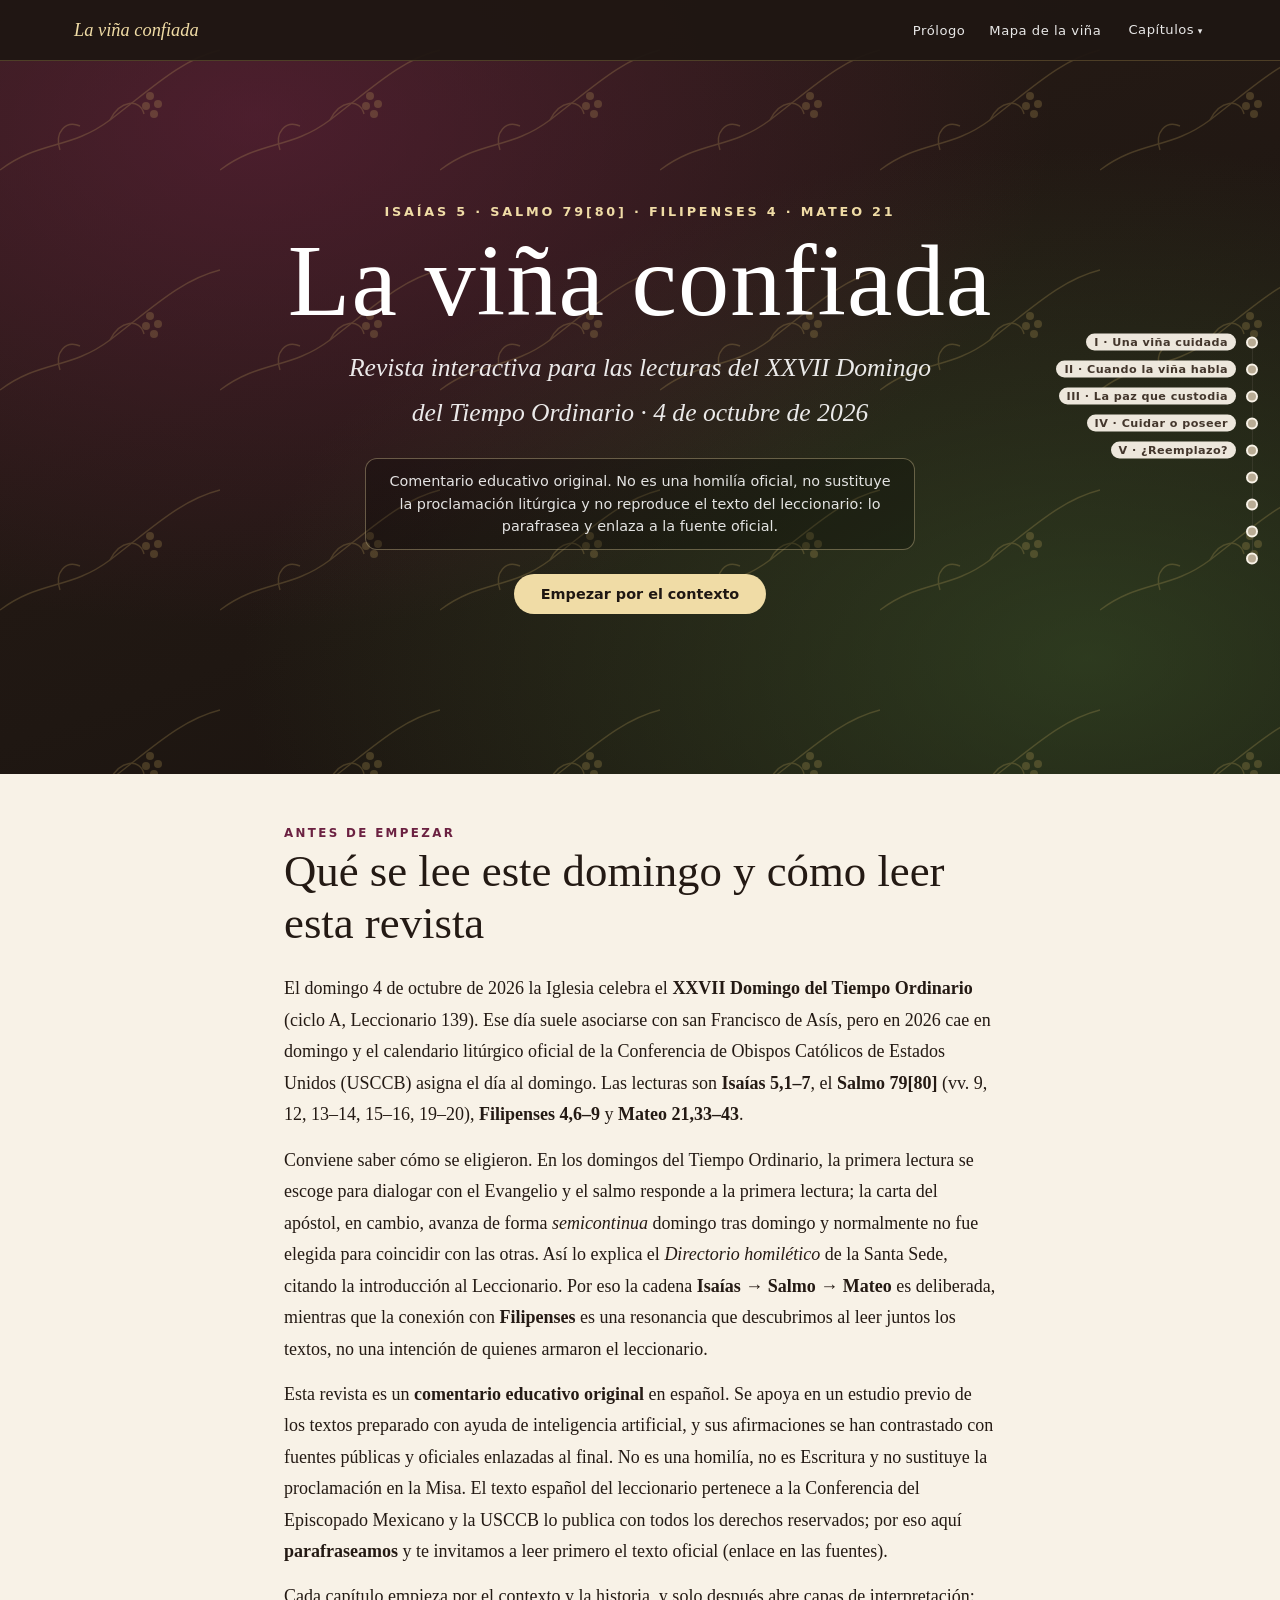
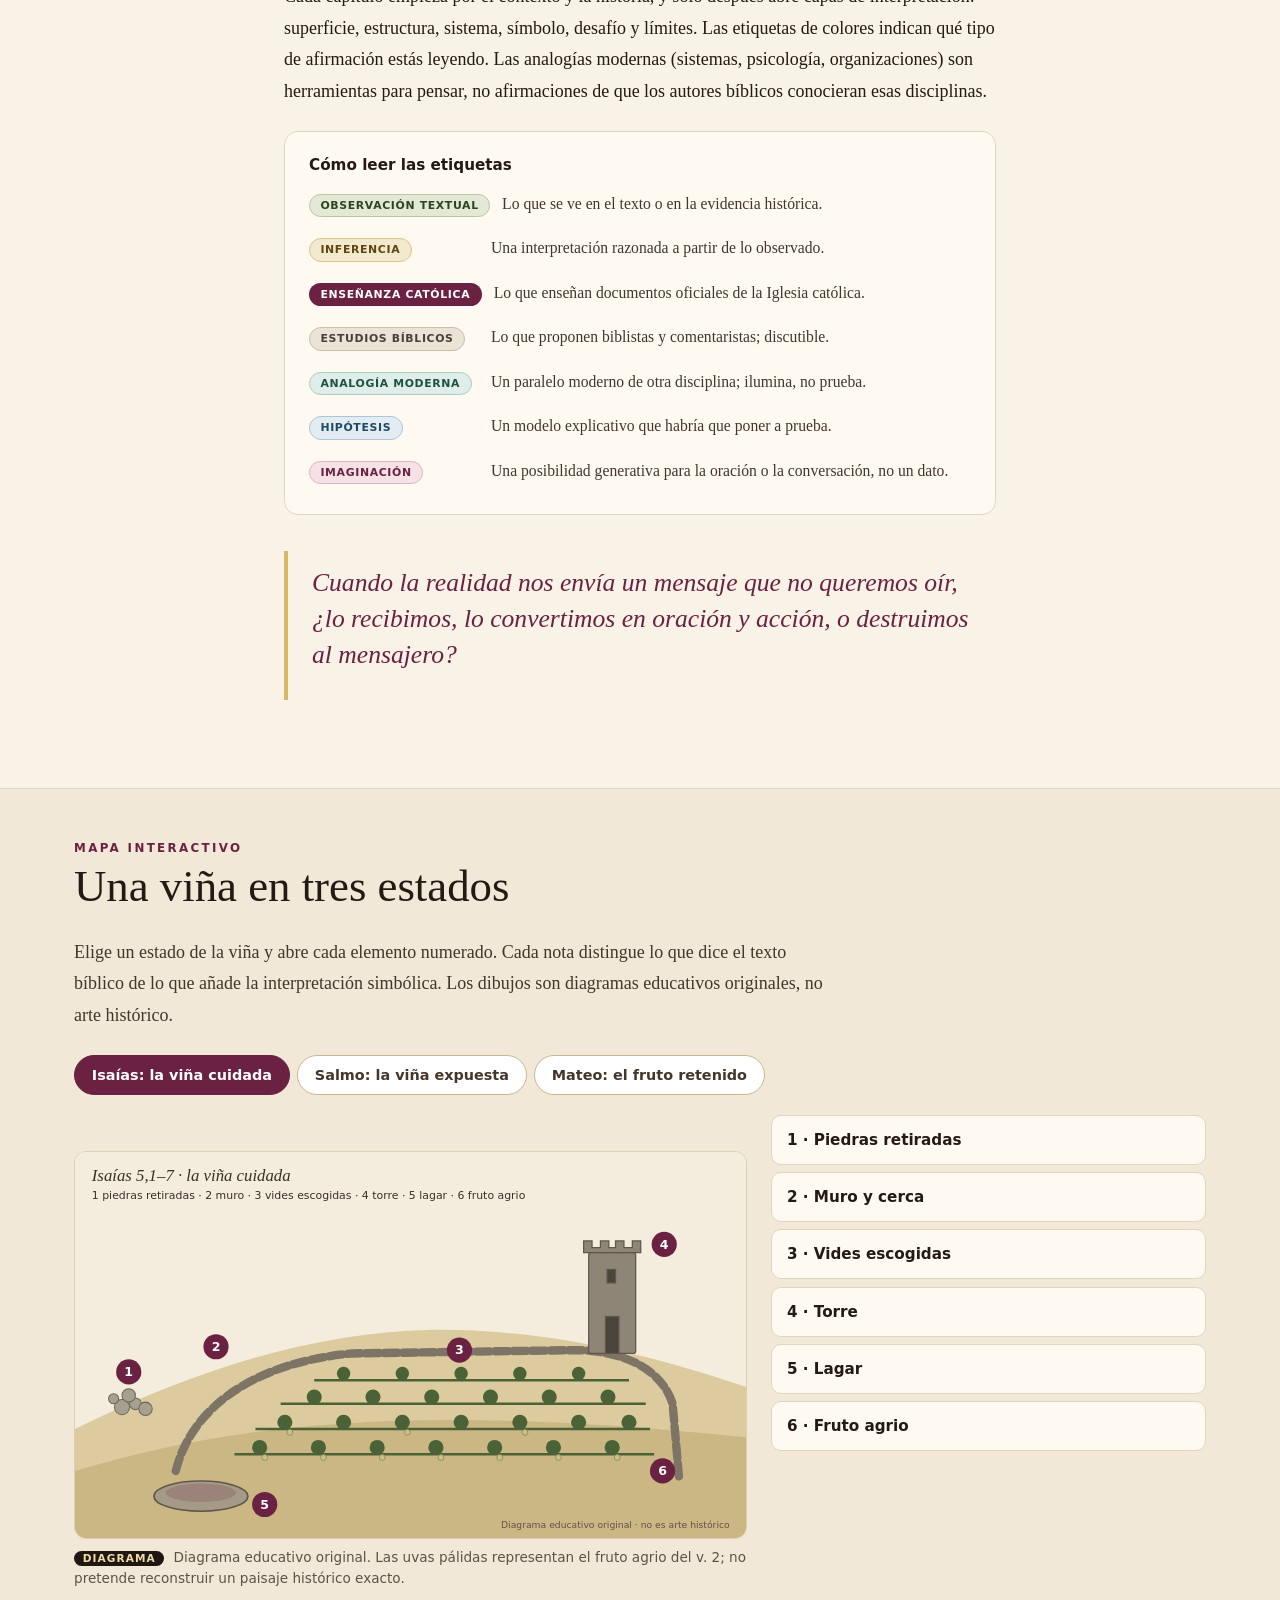
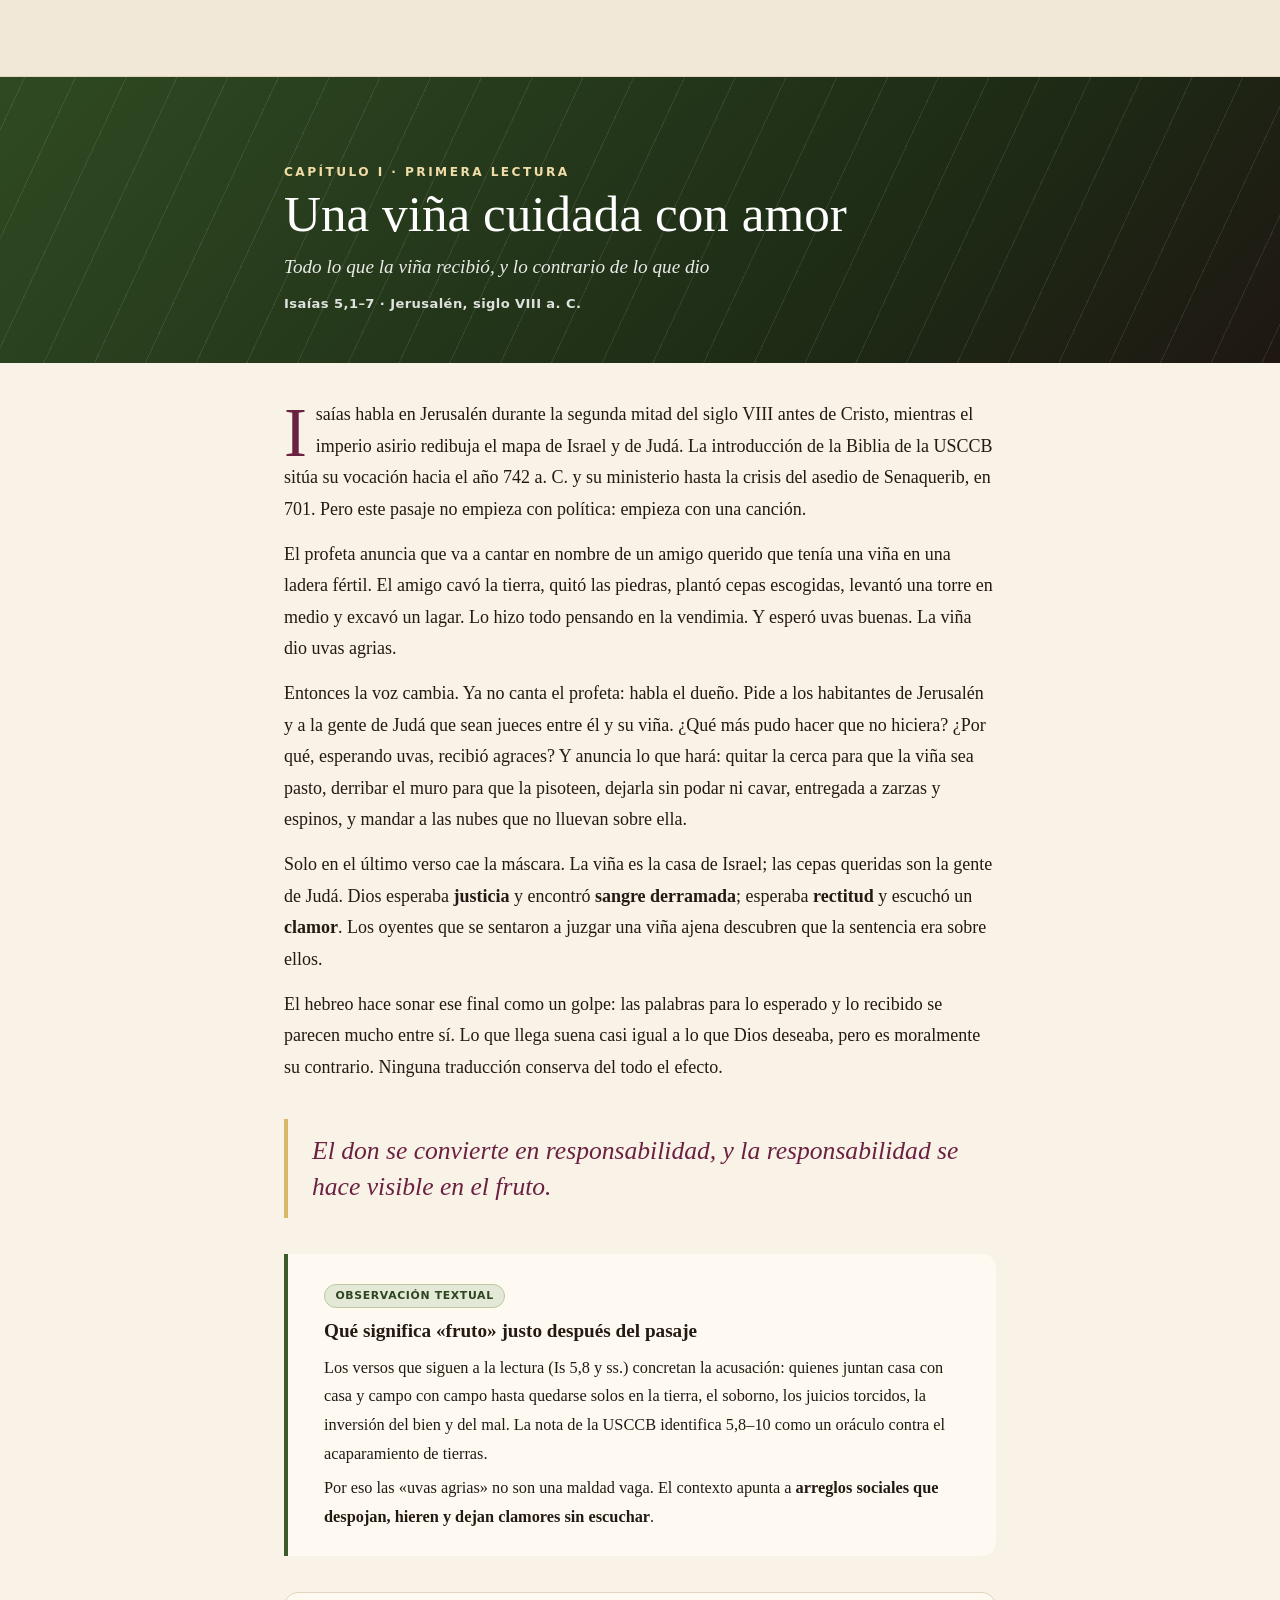
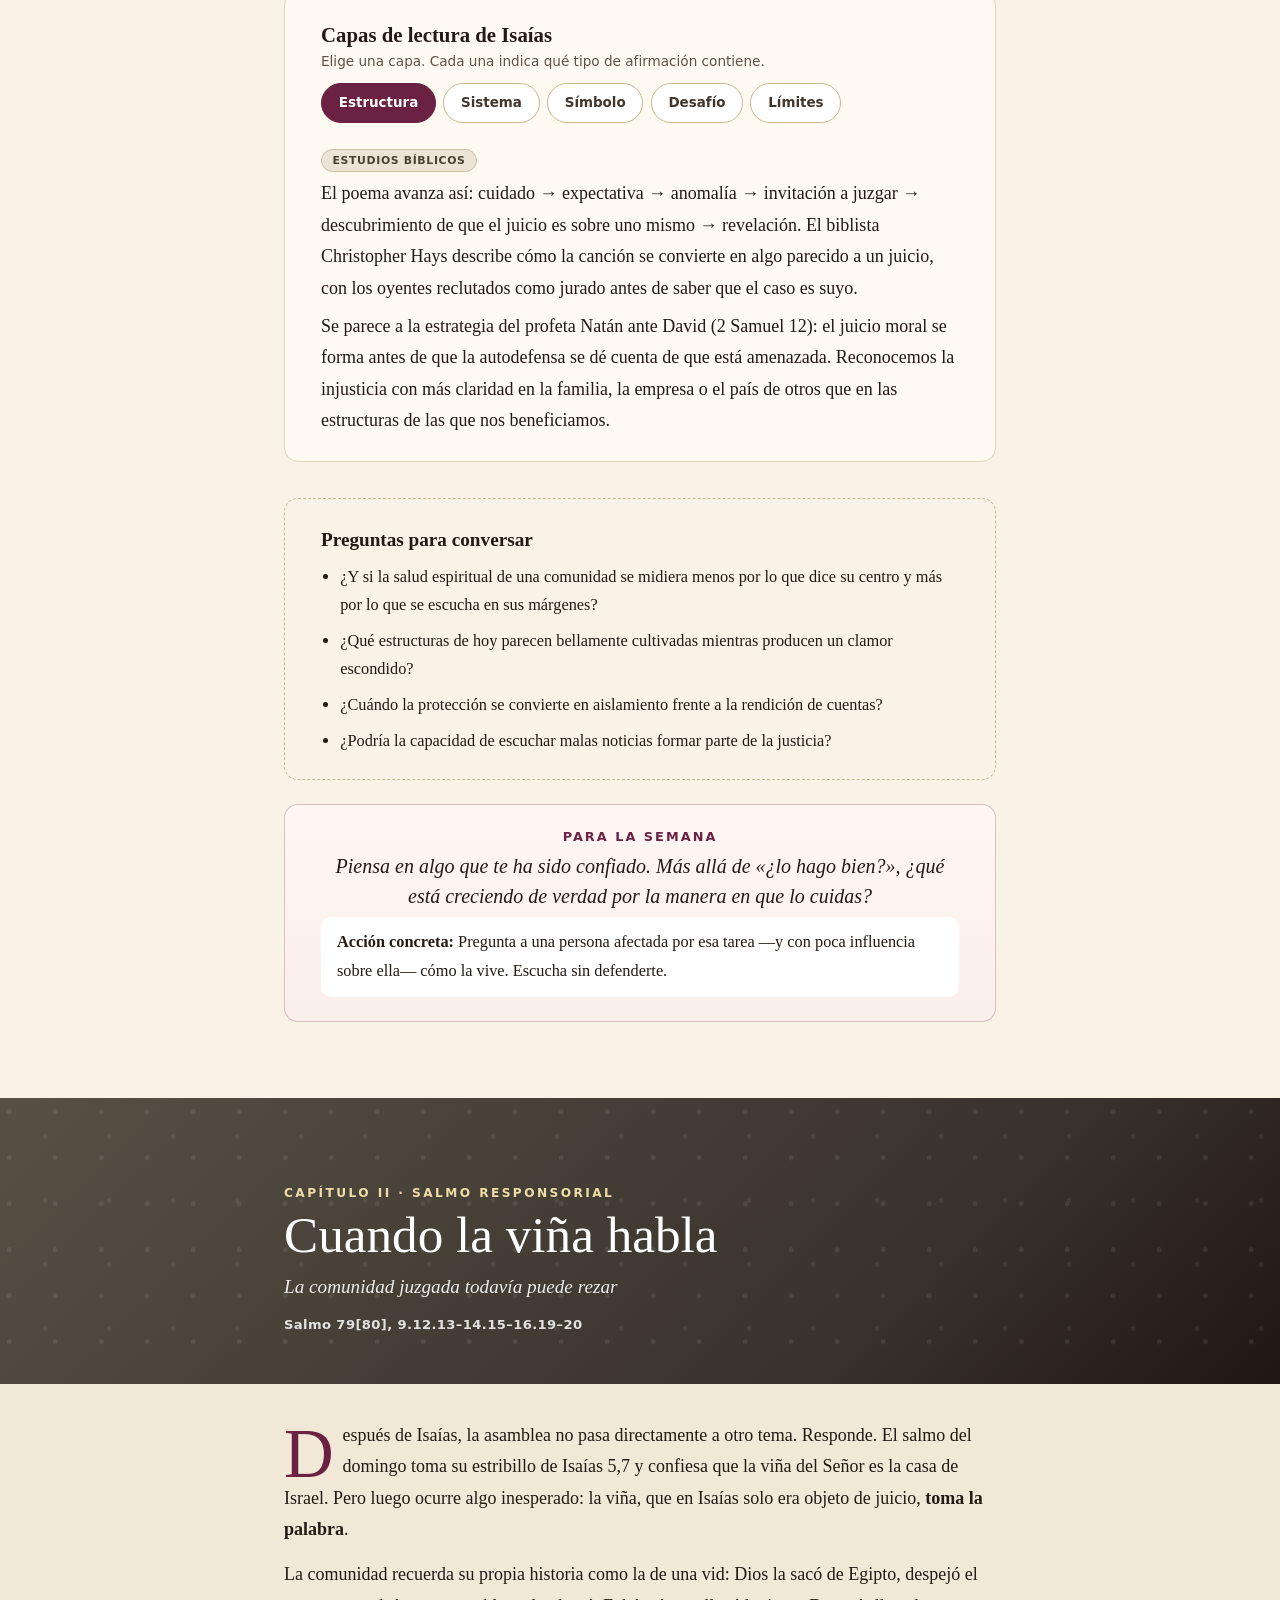
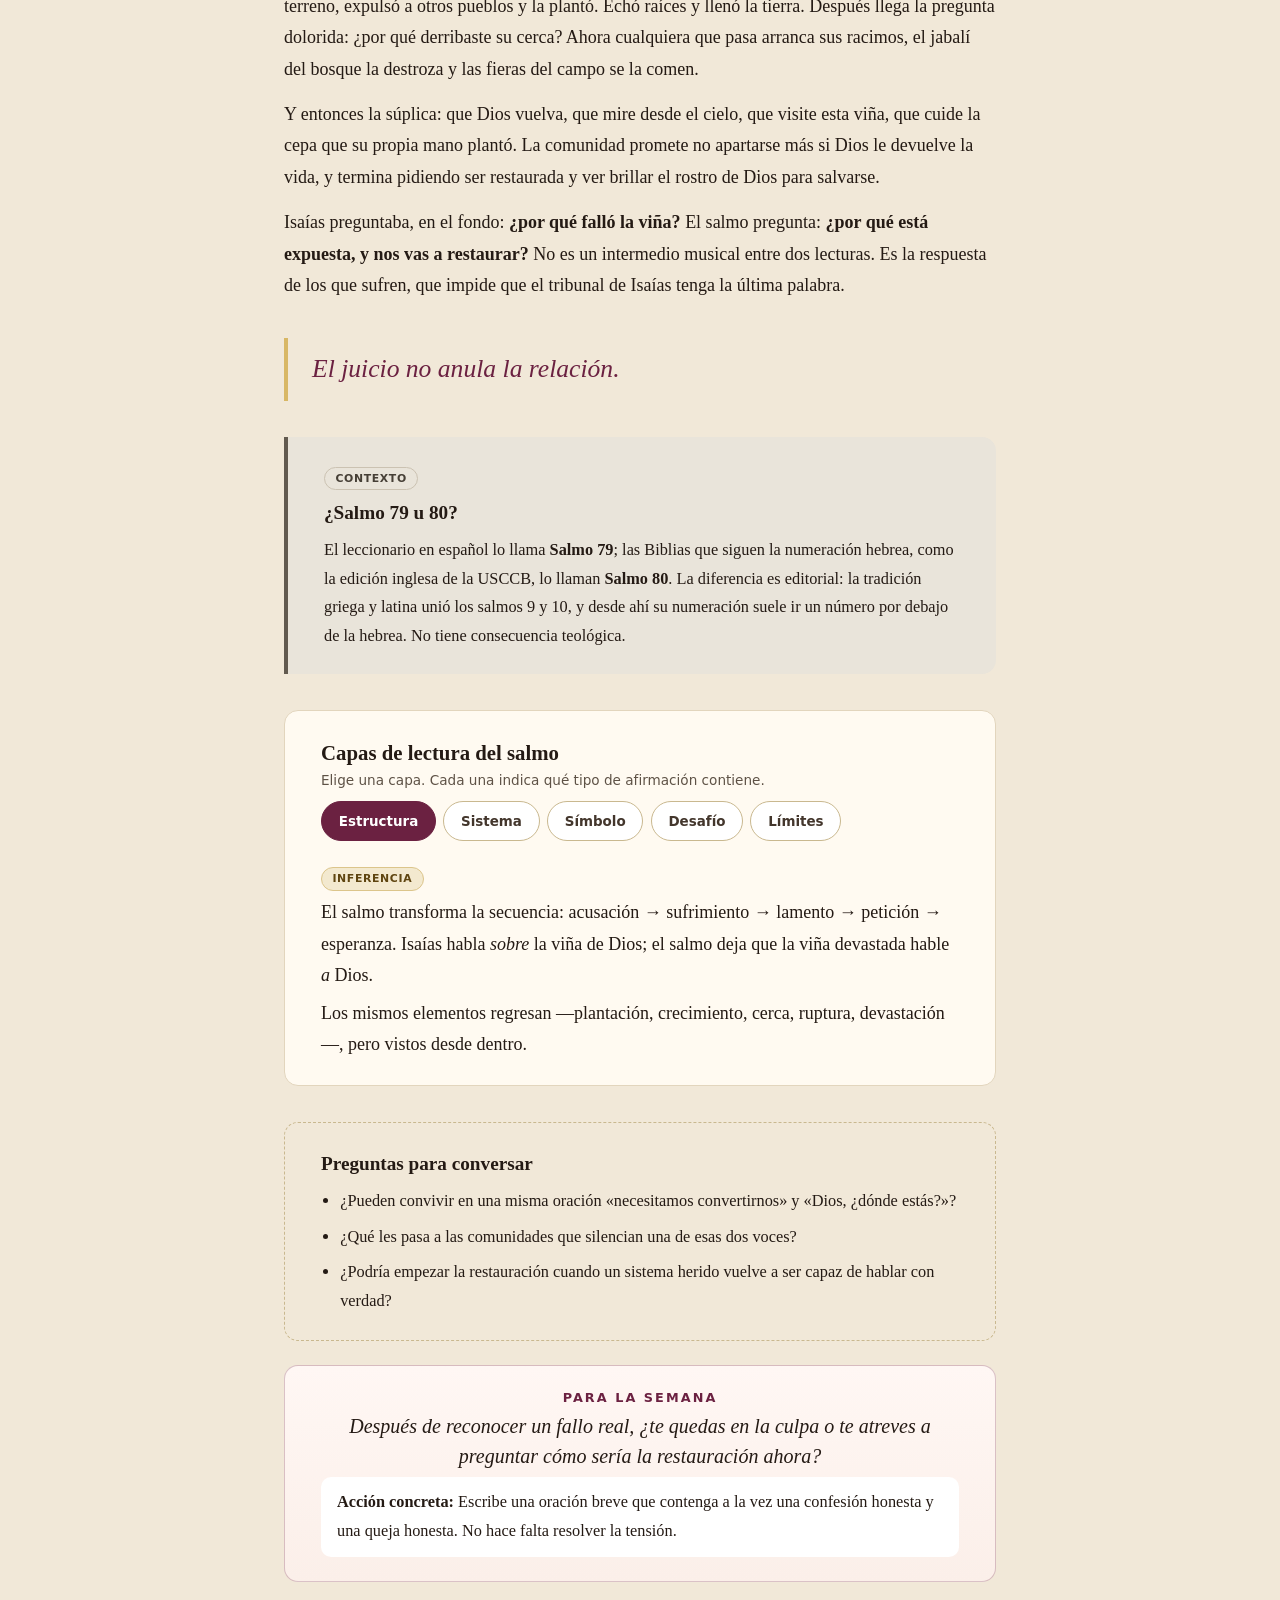
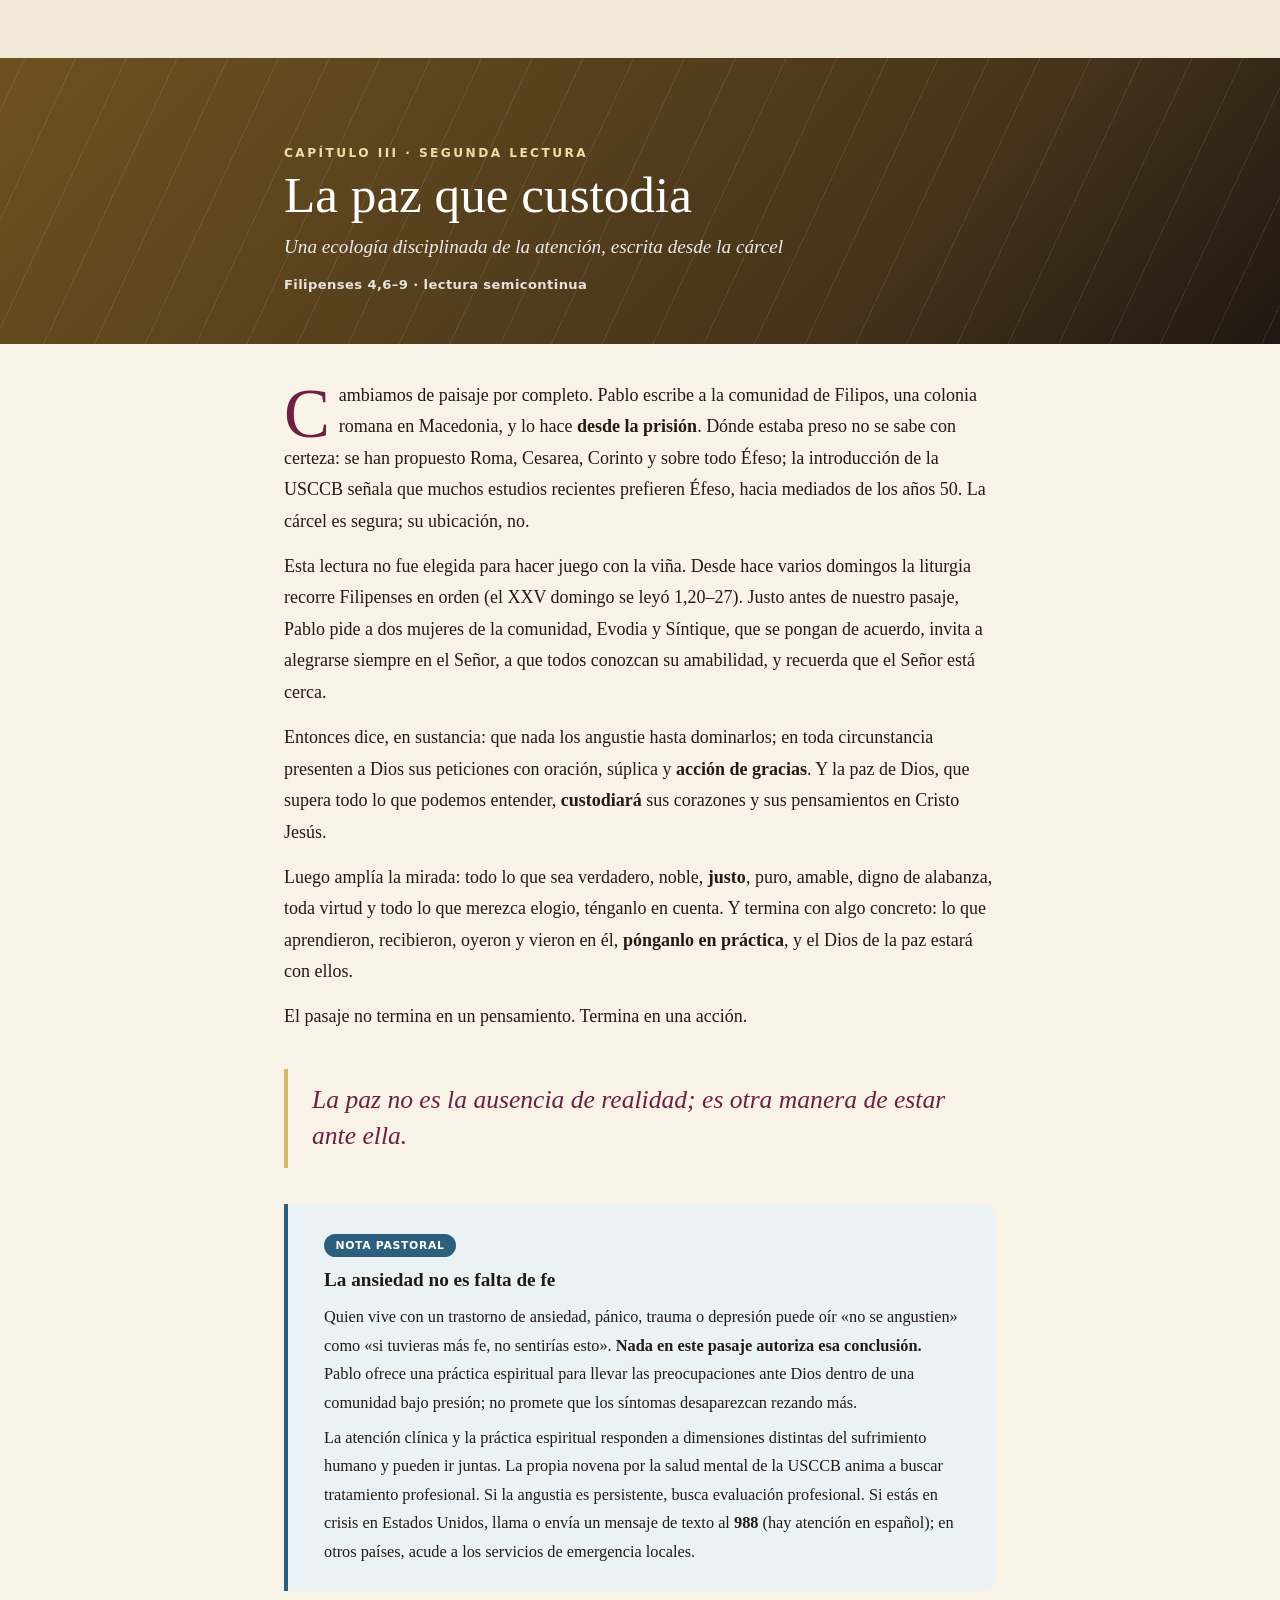
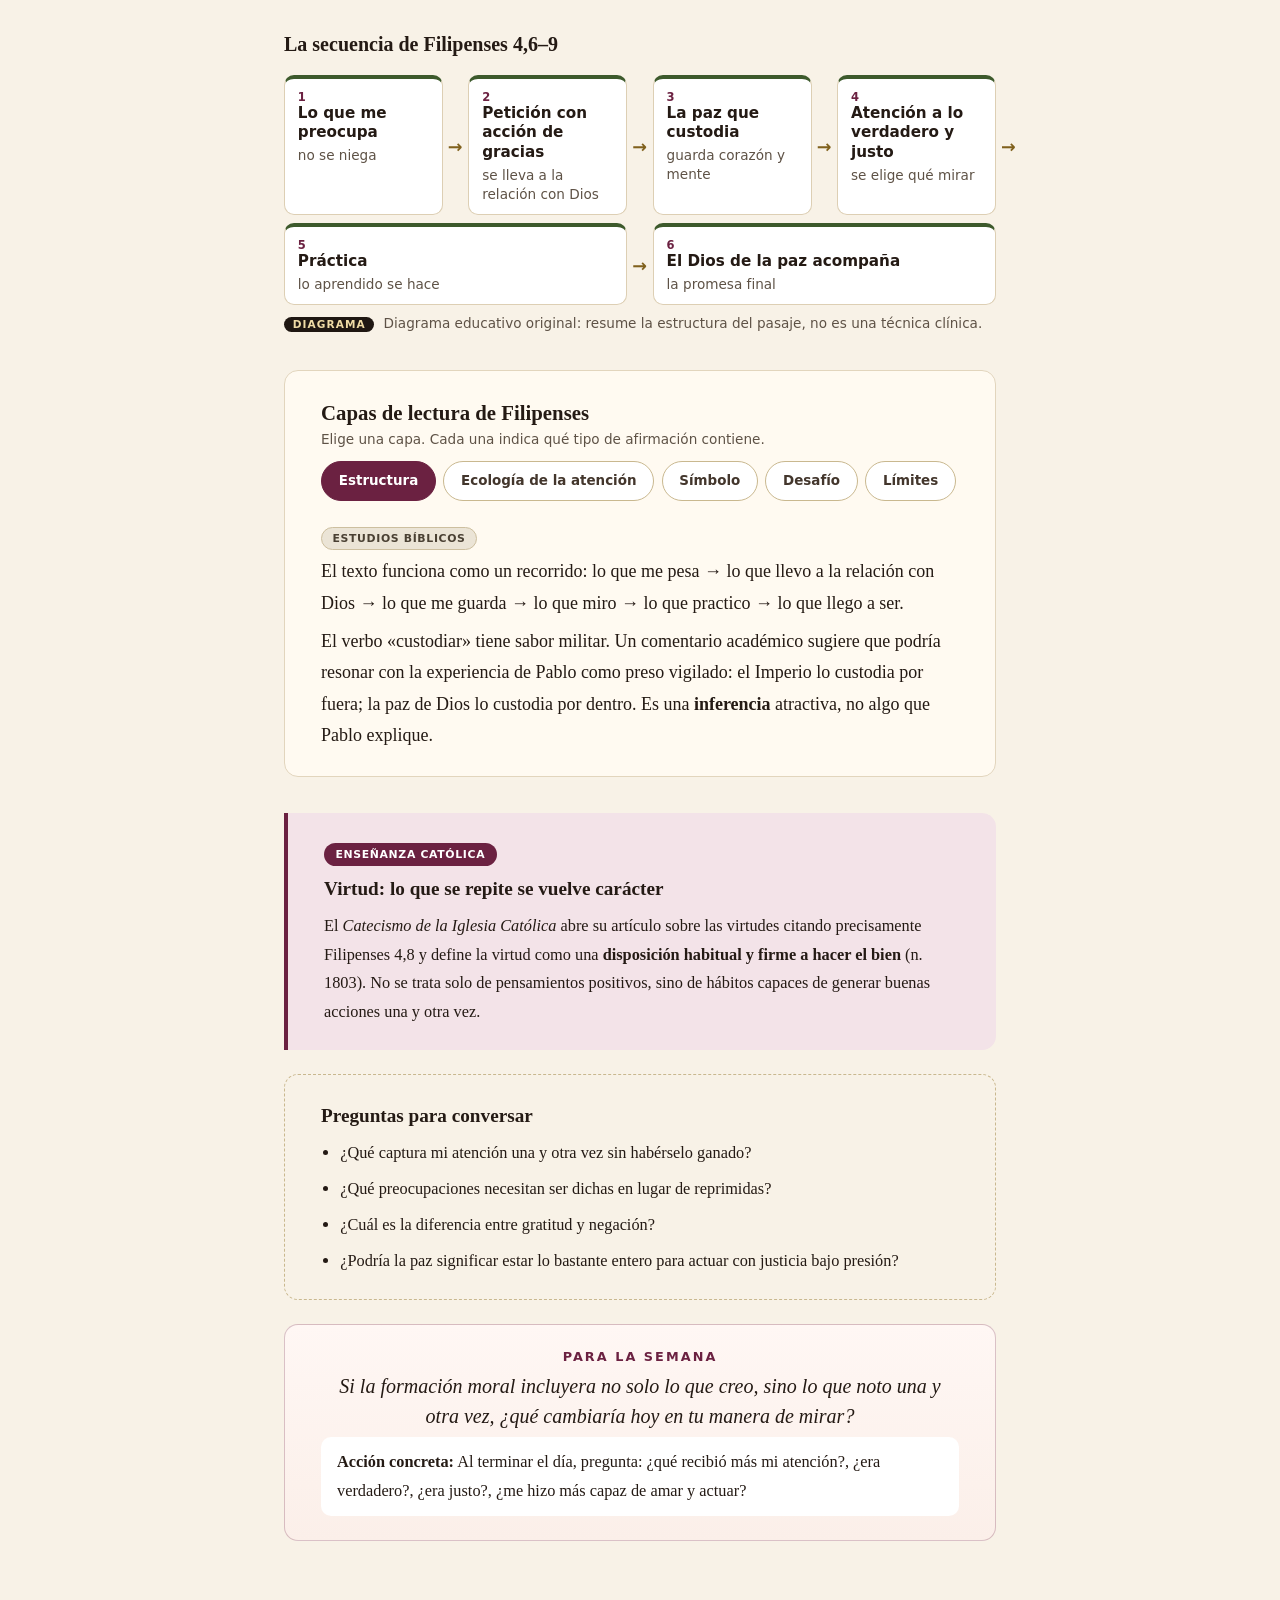
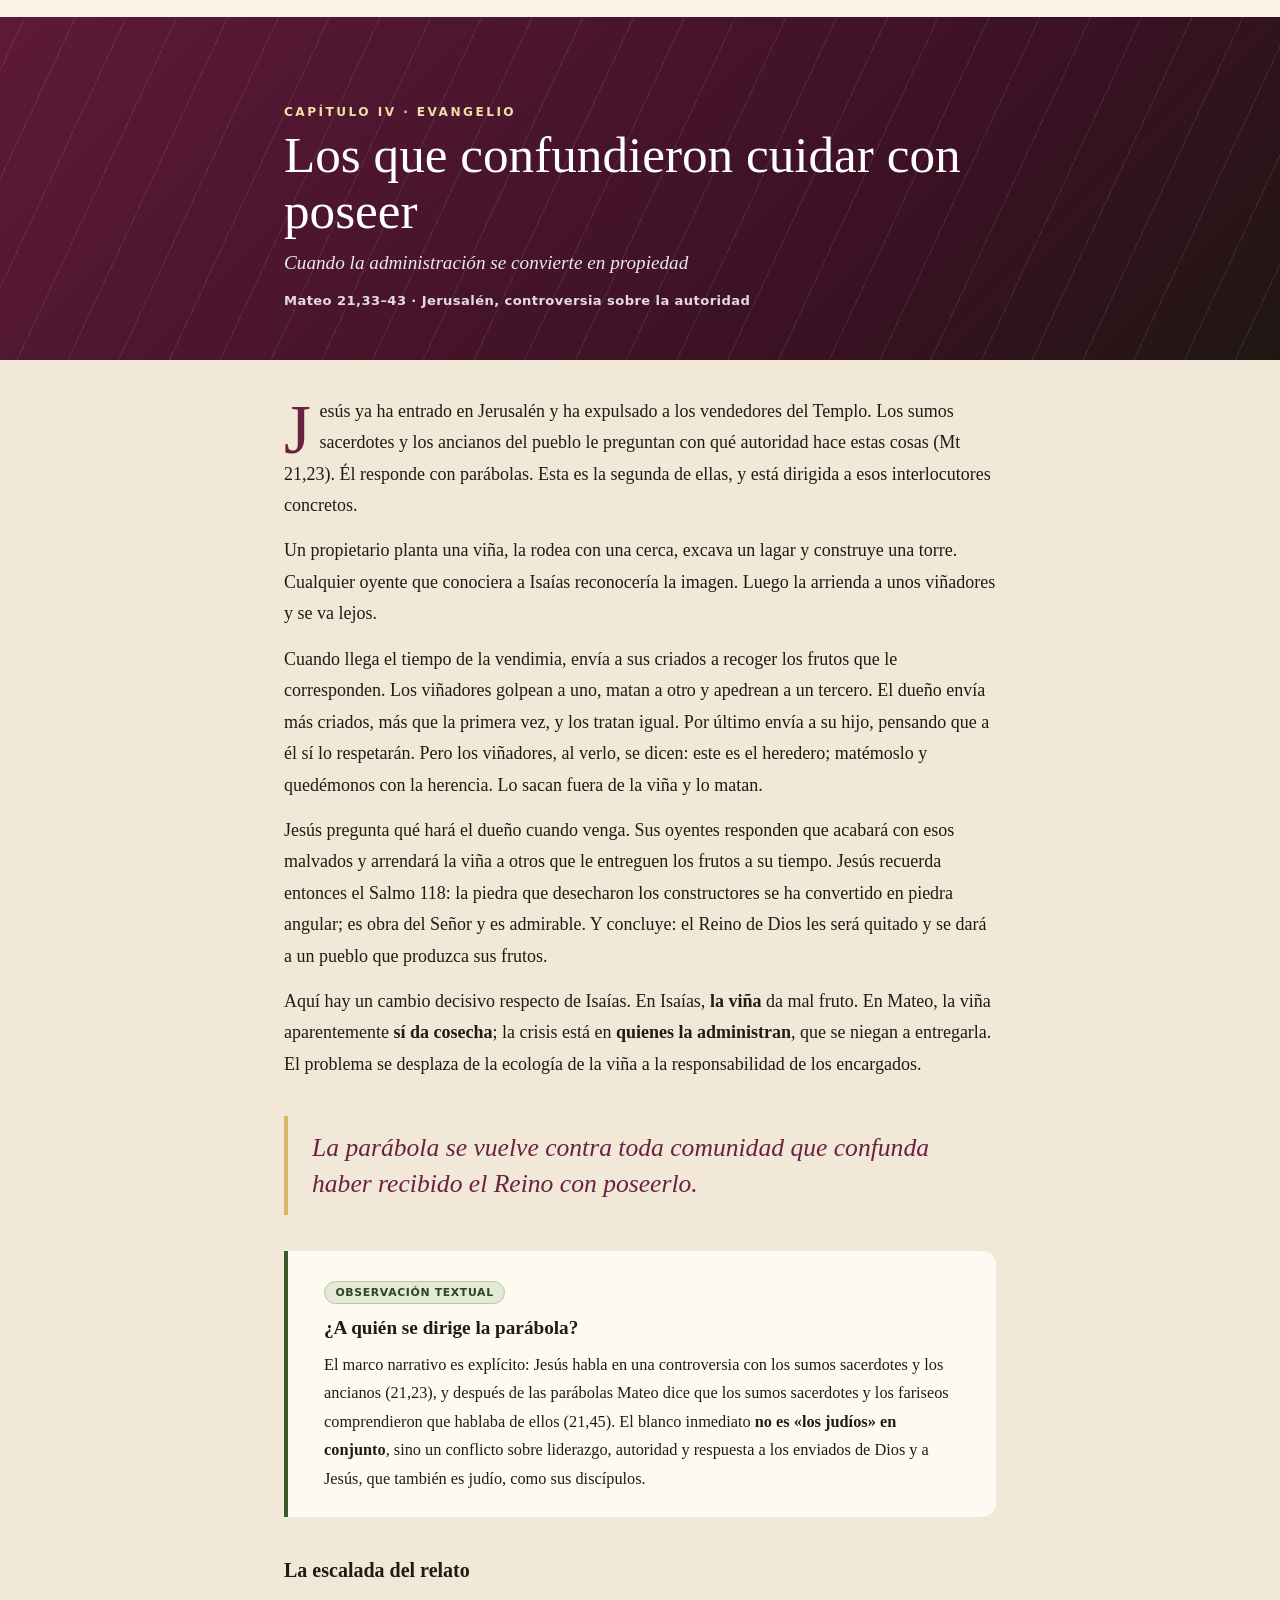
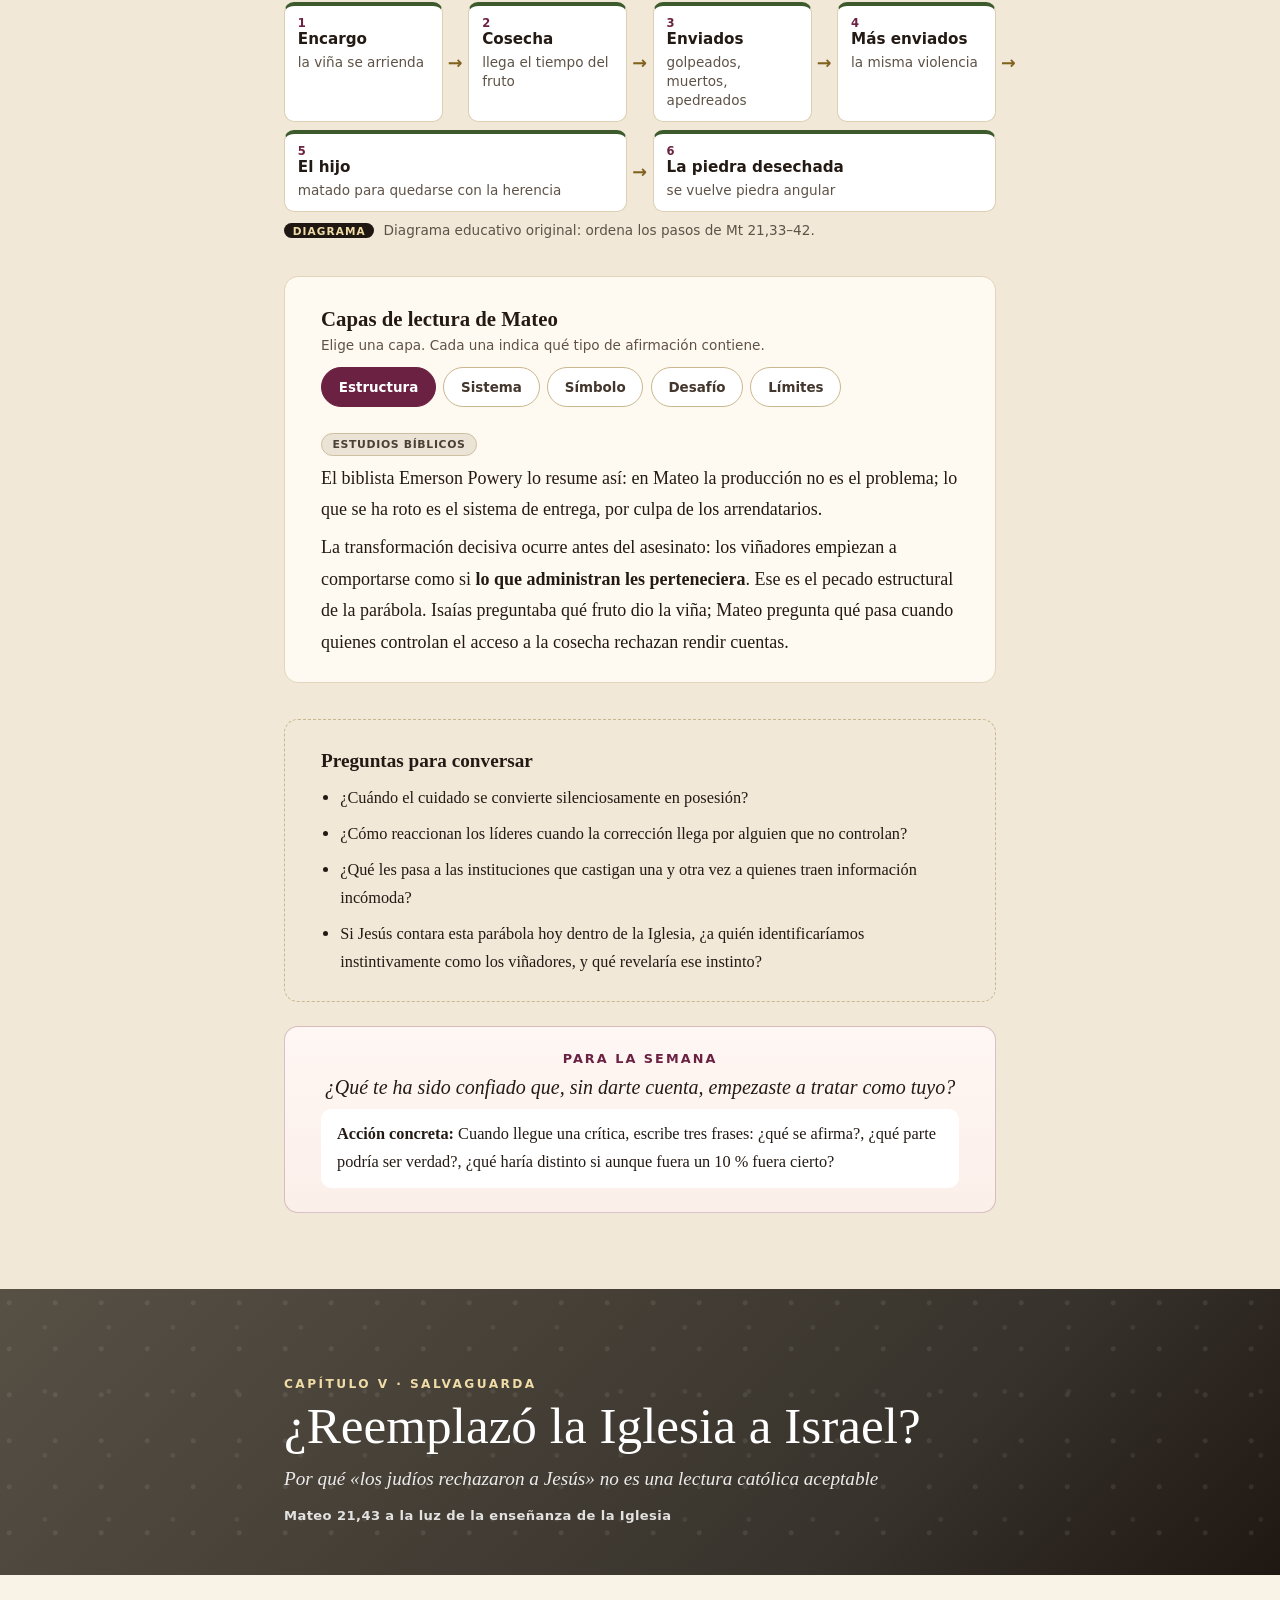
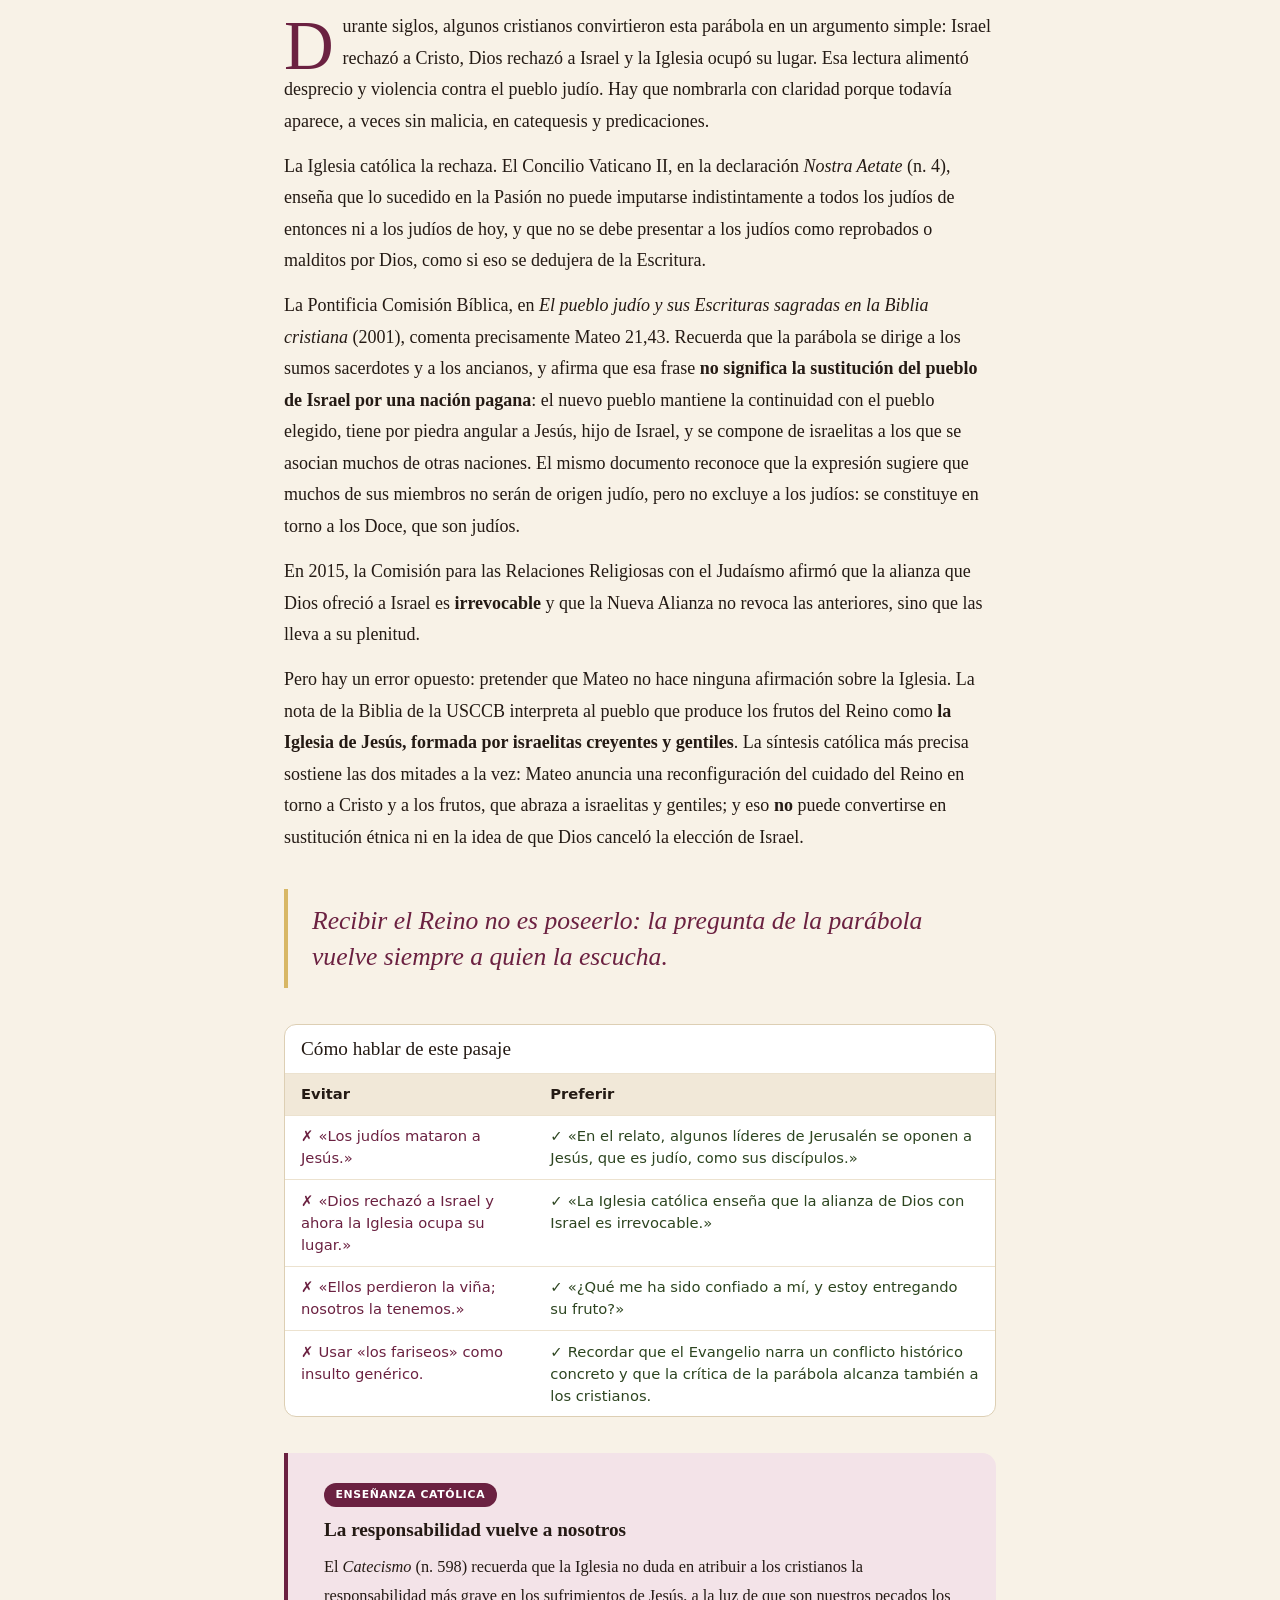
==== index.html @ aa9adb05 "Publish Spanish readings magazine for October 4, 2026" ====
<!DOCTYPE html>
<html lang="es">
<head>
<meta charset="UTF-8">
<meta name="viewport" content="width=device-width, initial-scale=1.0">
<title>La viña confiada — Revista interactiva para las lecturas del XXVII Domingo del Tiempo Ordinario · 4 de octubre de 2026</title>
<meta name="description" content="Comentario educativo en español, no homilía oficial, sobre Isaías 5,1–7; Salmo 79[80]; Filipenses 4,6–9 y Mateo 21,33–43: don, encargo, fruto de justicia, el clamor escuchado o rechazado, cuidar sin poseer y una paz que permite actuar.">
<meta name="color-scheme" content="light">
<meta name="referrer" content="strict-origin-when-cross-origin">
<link rel="stylesheet" href="styles.css">
</head>

<body>
<a class="skip-link" href="#main">Saltar al contenido</a>
<div class="progress-bar" aria-hidden="true"></div>
<nav class="site-nav" aria-label="Navegación principal">
<div class="nav-inner">
<a class="nav-logo" href="#top">La viña confiada</a>
<button type="button" class="nav-toggle" aria-expanded="false" aria-controls="nav-links">Menú</button>
<ul class="nav-links" id="nav-links"><li><a href="#prologue">Prólogo</a></li><li><a href="#map">Mapa de la viña</a></li><li><details class="nav-chapters"><summary>Capítulos</summary><ol><li><a href="#isaias">I. Una viña cuidada</a></li><li><a href="#salmo">II. Cuando la viña habla</a></li><li><a href="#filipenses">III. La paz que custodia</a></li><li><a href="#mateo">IV. Cuidar o poseer</a></li><li><a href="#israel">V. ¿Reemplazo?</a></li><li><a href="#fruto">VI. ¿Qué fruto?</a></li><li><a href="#arte-musica">VII. Arte y música</a></li><li><a href="#practicas">VIII. Prácticas</a></li><li><a href="#fuentes">IX. Lo que sabemos</a></li></ol></details></li></ul>
</div>
</nav>
<nav class="chapter-rail" aria-label="Capítulos (índice lateral)"><ol><li><a href="#isaias"><span class="rail-label">I · Una viña cuidada</span><span class="rail-dot" aria-hidden="true"></span></a></li><li><a href="#salmo"><span class="rail-label">II · Cuando la viña habla</span><span class="rail-dot" aria-hidden="true"></span></a></li><li><a href="#filipenses"><span class="rail-label">III · La paz que custodia</span><span class="rail-dot" aria-hidden="true"></span></a></li><li><a href="#mateo"><span class="rail-label">IV · Cuidar o poseer</span><span class="rail-dot" aria-hidden="true"></span></a></li><li><a href="#israel"><span class="rail-label">V · ¿Reemplazo?</span><span class="rail-dot" aria-hidden="true"></span></a></li><li><a href="#fruto"><span class="rail-label">VI · ¿Qué fruto?</span><span class="rail-dot" aria-hidden="true"></span></a></li><li><a href="#arte-musica"><span class="rail-label">VII · Arte y música</span><span class="rail-dot" aria-hidden="true"></span></a></li><li><a href="#practicas"><span class="rail-label">VIII · Prácticas</span><span class="rail-dot" aria-hidden="true"></span></a></li><li><a href="#fuentes"><span class="rail-label">IX · Lo que sabemos</span><span class="rail-dot" aria-hidden="true"></span></a></li></ol></nav>

<header class="site-hero" id="top"><div class="hero-vine" aria-hidden="true"></div><div class="hero-content"><p class="hero-eyebrow">Isaías 5 · Salmo 79[80] · Filipenses 4 · Mateo 21</p><h1 class="hero-title">La viña confiada</h1><p class="hero-subtitle">Revista interactiva para las lecturas del XXVII Domingo del Tiempo Ordinario · 4 de octubre de 2026</p><p class="hero-notice">Comentario educativo original. No es una homilía oficial, no sustituye la proclamación litúrgica y no reproduce el texto del leccionario: lo parafrasea y enlaza a la fuente oficial.</p><a class="hero-cta" href="#prologue">Empezar por el contexto</a></div></header>
<main id="main" tabindex="-1">
<section id="prologue" class="section" aria-labelledby="prologue-h"><div class="container narrow prose"><span class="section-label">Antes de empezar</span><h2 class="section-title" id="prologue-h">Qué se lee este domingo y cómo leer esta revista</h2><p>El domingo 4 de octubre de 2026 la Iglesia celebra el <strong>XXVII Domingo del Tiempo Ordinario</strong> (ciclo A, Leccionario 139). Ese día suele asociarse con san Francisco de Asís, pero en 2026 cae en domingo y el calendario litúrgico oficial de la Conferencia de Obispos Católicos de Estados Unidos (USCCB) asigna el día al domingo. Las lecturas son <strong>Isaías 5,1–7</strong>, el <strong>Salmo 79[80]</strong> (vv. 9, 12, 13–14, 15–16, 19–20), <strong>Filipenses 4,6–9</strong> y <strong>Mateo 21,33–43</strong>.</p>
<p>Conviene saber cómo se eligieron. En los domingos del Tiempo Ordinario, la primera lectura se escoge para dialogar con el Evangelio y el salmo responde a la primera lectura; la carta del apóstol, en cambio, avanza de forma <em>semicontinua</em> domingo tras domingo y normalmente no fue elegida para coincidir con las otras. Así lo explica el <em>Directorio homilético</em> de la Santa Sede, citando la introducción al Leccionario. Por eso la cadena <strong>Isaías → Salmo → Mateo</strong> es deliberada, mientras que la conexión con <strong>Filipenses</strong> es una resonancia que descubrimos al leer juntos los textos, no una intención de quienes armaron el leccionario.</p>
<p>Esta revista es un <strong>comentario educativo original</strong> en español. Se apoya en un estudio previo de los textos preparado con ayuda de inteligencia artificial, y sus afirmaciones se han contrastado con fuentes públicas y oficiales enlazadas al final. No es una homilía, no es Escritura y no sustituye la proclamación en la Misa. El texto español del leccionario pertenece a la Conferencia del Episcopado Mexicano y la USCCB lo publica con todos los derechos reservados; por eso aquí <strong>parafraseamos</strong> y te invitamos a leer primero el texto oficial (enlace en las fuentes).</p>
<p>Cada capítulo empieza por el contexto y la historia, y solo después abre capas de interpretación: superficie, estructura, sistema, símbolo, desafío y límites. Las etiquetas de colores indican qué tipo de afirmación estás leyendo. Las analogías modernas (sistemas, psicología, organizaciones) son herramientas para pensar, no afirmaciones de que los autores bíblicos conocieran esas disciplinas.</p><aside class="legend" aria-labelledby="legend-h"><h3 id="legend-h">Cómo leer las etiquetas</h3><dl><div><dt><span class="ep-tag ep-observacion">Observación textual</span></dt><dd>Lo que se ve en el texto o en la evidencia histórica.</dd></div><div><dt><span class="ep-tag ep-inferencia">Inferencia</span></dt><dd>Una interpretación razonada a partir de lo observado.</dd></div><div><dt><span class="ep-tag ep-ensenanza">Enseñanza católica</span></dt><dd>Lo que enseñan documentos oficiales de la Iglesia católica.</dd></div><div><dt><span class="ep-tag ep-estudios">Estudios bíblicos</span></dt><dd>Lo que proponen biblistas y comentaristas; discutible.</dd></div><div><dt><span class="ep-tag ep-analogia">Analogía moderna</span></dt><dd>Un paralelo moderno de otra disciplina; ilumina, no prueba.</dd></div><div><dt><span class="ep-tag ep-hipotesis">Hipótesis</span></dt><dd>Un modelo explicativo que habría que poner a prueba.</dd></div><div><dt><span class="ep-tag ep-imaginacion">Imaginación</span></dt><dd>Una posibilidad generativa para la oración o la conversación, no un dato.</dd></div></dl></aside><blockquote class="pullquote"><p>Cuando la realidad nos envía un mensaje que no queremos oír, ¿lo recibimos, lo convertimos en oración y acción, o destruimos al mensajero?</p></blockquote></div></section>
<section id="map" class="section section-alt" aria-labelledby="map-h"><div class="container"><span class="section-label">Mapa interactivo</span><h2 class="section-title" id="map-h">Una viña en tres estados</h2><p class="section-intro">Elige un estado de la viña y abre cada elemento numerado. Cada nota distingue lo que dice el texto bíblico de lo que añade la interpretación simbólica. Los dibujos son diagramas educativos originales, no arte histórico.</p><div class="tabs" data-tabs><div class="tablist" role="tablist" aria-label="Estados de la viña" hidden><button type="button" role="tab" id="map-states-t0" aria-controls="map-states-p0" aria-selected="true" tabindex="0">Isaías: la viña cuidada</button><button type="button" role="tab" id="map-states-t1" aria-controls="map-states-p1" aria-selected="false" tabindex="-1">Salmo: la viña expuesta</button><button type="button" role="tab" id="map-states-t2" aria-controls="map-states-p2" aria-selected="false" tabindex="-1">Mateo: el fruto retenido</button></div>
<div class="tabpanel" role="tabpanel" id="map-states-p0" aria-labelledby="map-states-t0" tabindex="0"><h4 class="panel-heading">Isaías: la viña cuidada</h4><div class="state-grid"><figure class="diagram state-figure"><svg class="diagram-svg" focusable="false" xmlns="http://www.w3.org/2000/svg" viewBox="0 0 800 460" role="img" aria-labelledby="dvi-t dvi-d">
<title id="dvi-t">Diagrama: la viña cuidada de Isaías 5</title>
<desc id="dvi-d">Diagrama educativo original. Una ladera fértil con hileras de vides dentro de un muro de piedra, una torre de vigilancia, un lagar excavado y un montón de piedras retiradas. Las uvas aparecen pálidas y pequeñas para indicar que el fruto resultó agrio. Los números corresponden a la lista de elementos.</desc>
<rect width="800" height="460" fill="#f4ecdc"/>
<path d="M0 330 C160 250 300 215 420 212 C560 210 680 240 800 280 L800 460 L0 460 Z" fill="#dccb9f"/>
<path d="M0 380 C200 320 420 300 800 340 L800 460 L0 460 Z" fill="#cbb784"/>
<g fill="none" stroke="#7d7466" stroke-width="10" stroke-linecap="round" stroke-dasharray="16 6">
<path d="M120 380 C140 300 220 250 330 240 L600 236 C660 238 700 262 712 300 L720 392"/>
</g>
<g stroke="#4a6236" stroke-width="3" fill="none">
<path d="M190 360 L690 360"/><path d="M215 330 L685 330"/><path d="M245 300 L680 300"/><path d="M285 272 L660 272"/>
</g>
<g fill="#4a6236">
<g id="dvi-row1"><circle cx="220" cy="352" r="9"/><circle cx="290" cy="352" r="9"/><circle cx="360" cy="352" r="9"/><circle cx="430" cy="352" r="9"/><circle cx="500" cy="352" r="9"/><circle cx="570" cy="352" r="9"/><circle cx="640" cy="352" r="9"/></g>
<circle cx="250" cy="322" r="9"/><circle cx="320" cy="322" r="9"/><circle cx="390" cy="322" r="9"/><circle cx="460" cy="322" r="9"/><circle cx="530" cy="322" r="9"/><circle cx="600" cy="322" r="9"/><circle cx="660" cy="322" r="9"/>
<circle cx="285" cy="292" r="9"/><circle cx="355" cy="292" r="9"/><circle cx="425" cy="292" r="9"/><circle cx="495" cy="292" r="9"/><circle cx="565" cy="292" r="9"/><circle cx="635" cy="292" r="9"/>
<circle cx="320" cy="264" r="8"/><circle cx="390" cy="264" r="8"/><circle cx="460" cy="264" r="8"/><circle cx="530" cy="264" r="8"/><circle cx="600" cy="264" r="8"/>
</g>
<g fill="#c9c08a" stroke="#8d8752" stroke-width="1">
<circle cx="226" cy="364" r="3.5"/><circle cx="296" cy="364" r="3.5"/><circle cx="366" cy="364" r="3.5"/><circle cx="436" cy="364" r="3.5"/><circle cx="506" cy="364" r="3.5"/><circle cx="576" cy="364" r="3.5"/><circle cx="646" cy="364" r="3.5"/>
<circle cx="256" cy="334" r="3.5"/><circle cx="396" cy="334" r="3.5"/><circle cx="536" cy="334" r="3.5"/>
</g>
<g fill="#8f8577" stroke="#5f574c" stroke-width="1.5">
<rect x="612" y="120" width="56" height="120" rx="3"/>
<path d="M606 120 h68 v-14 h-10 v8 h-10 v-8 h-10 v8 h-8 v-8 h-10 v8 h-10 v-8 h-10 z"/>
<rect x="632" y="196" width="16" height="44" fill="#4b443b"/>
<rect x="634" y="140" width="10" height="16" fill="#4b443b"/>
</g>
<g>
<ellipse cx="150" cy="410" rx="56" ry="18" fill="#a59a86" stroke="#5f574c" stroke-width="2"/>
<ellipse cx="150" cy="406" rx="42" ry="11" fill="#6b2141" opacity=".18"/>
</g>
<g fill="#a7a091" stroke="#6d6658" stroke-width="1.2">
<circle cx="56" cy="304" r="9"/><circle cx="72" cy="300" r="7"/><circle cx="64" cy="290" r="8"/><circle cx="84" cy="306" r="8"/><circle cx="46" cy="294" r="6"/>
</g>
<g font-family="system-ui, -apple-system, sans-serif" font-size="15" font-weight="700" text-anchor="middle" fill="#fff">
<circle cx="64" cy="262" r="15" fill="#6b2141"/><text x="64" y="267">1</text>
<circle cx="168" cy="232" r="15" fill="#6b2141"/><text x="168" y="237">2</text>
<circle cx="458" cy="236" r="15" fill="#6b2141"/><text x="458" y="241">3</text>
<circle cx="702" cy="110" r="15" fill="#6b2141"/><text x="702" y="115">4</text>
<circle cx="226" cy="420" r="15" fill="#6b2141"/><text x="226" y="425">5</text>
<circle cx="700" cy="380" r="15" fill="#6b2141"/><text x="700" y="385">6</text>
</g>
<g font-family="system-ui, -apple-system, sans-serif" font-size="13" fill="#3a2f26">
<text x="20" y="34" font-size="20" font-family="Georgia, serif" font-style="italic">Isaías 5,1–7 · la viña cuidada</text>
<text x="20" y="56">1 piedras retiradas · 2 muro · 3 vides escogidas · 4 torre · 5 lagar · 6 fruto agrio</text>
<text x="780" y="448" text-anchor="end" font-size="11" fill="#5d5245">Diagrama educativo original · no es arte histórico</text>
</g>
</svg><figcaption><span class="diagram-badge">Diagrama</span> Diagrama educativo original. Las uvas pálidas representan el fruto agrio del v. 2; no pretende reconstruir un paisaje histórico exacto.</figcaption></figure><ul class="hotspots" aria-label="Elementos numerados del diagrama"><li><details><summary>1 · Piedras retiradas</summary><span class="ep-tag ep-observacion">Observación textual</span><p>El dueño despedrega el terreno antes de plantar (v. 2). Es trabajo previo, invisible cuando la viña ya está verde.</p></details></li><li><details><summary>2 · Muro y cerca</summary><span class="ep-tag ep-observacion">Observación textual</span><p>La protección aparece cuando el dueño anuncia que la quitará (v. 5). <em>Interpretación:</em> el muro sugiere cuidado, no encierro.</p></details></li><li><details><summary>3 · Vides escogidas</summary><span class="ep-tag ep-observacion">Observación textual</span><p>Se plantan las mejores cepas (v. 2): nada falta del lado del que cultiva. Por eso la pregunta del v. 4, «¿qué más pude hacer?», tiene tanta fuerza.</p></details></li><li><details><summary>4 · Torre</summary><span class="ep-tag ep-interpretacion">Interpretación simbólica</span><p>El texto la menciona sin explicarla. Como símbolo sugiere vigilancia; no hay que convertir cada objeto en un código teológico.</p></details></li><li><details><summary>5 · Lagar</summary><span class="ep-tag ep-interpretacion">Interpretación simbólica</span><p>Se excava el lagar antes de que exista el vino: el dueño construye con esperanza de cosecha. Es expectativa hecha piedra.</p></details></li><li><details><summary>6 · Fruto agrio</summary><span class="ep-tag ep-observacion">Observación textual</span><p>El v. 7 revela el sentido: se esperaba justicia y llegó derramamiento de sangre; se esperaba rectitud y llegó un clamor.</p></details></li></ul></div></div>
<div class="tabpanel" role="tabpanel" id="map-states-p1" aria-labelledby="map-states-t1" tabindex="0"><h4 class="panel-heading">Salmo: la viña expuesta</h4><div class="state-grid"><figure class="diagram state-figure"><svg class="diagram-svg" focusable="false" xmlns="http://www.w3.org/2000/svg" viewBox="0 0 800 460" role="img" aria-labelledby="dvs-t dvs-d">
<title id="dvs-t">Diagrama: la viña expuesta del Salmo 79[80]</title>
<desc id="dvs-d">Diagrama educativo original. La misma ladera, ahora con el muro abierto en varios tramos, piedras caídas, vides derribadas, huellas de quienes pasan y un jabalí que entra desde el bosque. Desde la viña sube una flecha hacia lo alto que representa la súplica de la comunidad. Los números corresponden a la lista de elementos.</desc>
<rect width="800" height="460" fill="#efe7d8"/>
<path d="M0 330 C160 250 300 215 420 212 C560 210 680 240 800 280 L800 460 L0 460 Z" fill="#d6c7a4"/>
<path d="M0 380 C200 320 420 300 800 340 L800 460 L0 460 Z" fill="#c4b38c"/>
<g fill="none" stroke="#7d7466" stroke-width="10" stroke-linecap="round">
<path d="M120 380 C130 330 160 292 200 270"/>
<path d="M262 246 L360 240"/>
<path d="M470 237 L560 236"/>
<path d="M660 246 C690 262 706 280 712 300 L716 340"/>
</g>
<g fill="#9a9384" stroke="#6d6658" stroke-width="1.2">
<rect x="214" y="262" width="14" height="10" rx="2" transform="rotate(18 221 267)"/><rect x="236" y="278" width="12" height="9" rx="2"/><rect x="390" y="252" width="14" height="10" rx="2" transform="rotate(-24 397 257)"/><rect x="420" y="262" width="12" height="9" rx="2"/><rect x="590" y="250" width="14" height="10" rx="2" transform="rotate(30 597 255)"/><rect x="618" y="262" width="11" height="8" rx="2"/>
</g>
<g stroke="#6b6a3c" stroke-width="3" fill="none" stroke-linecap="round">
<path d="M200 362 l40 -6"/><path d="M290 366 l34 8"/><path d="M380 358 l42 -10"/><path d="M480 368 l30 6"/><path d="M570 356 l40 -4"/>
<path d="M260 330 l36 6"/><path d="M360 326 l30 -8"/><path d="M470 334 l40 4"/><path d="M590 324 l30 8"/>
</g>
<g fill="#7a7a44" opacity=".75">
<circle cx="230" cy="352" r="7"/><circle cx="310" cy="370" r="6"/><circle cx="402" cy="350" r="7"/><circle cx="496" cy="368" r="6"/><circle cx="590" cy="352" r="7"/><circle cx="280" cy="330" r="6"/><circle cx="378" cy="322" r="6"/><circle cx="492" cy="334" r="6"/><circle cx="606" cy="326" r="6"/>
</g>
<g fill="#5d5245" opacity=".55">
<ellipse cx="300" cy="400" rx="5" ry="9"/><ellipse cx="318" cy="392" rx="5" ry="9"/><ellipse cx="340" cy="404" rx="5" ry="9"/><ellipse cx="358" cy="396" rx="5" ry="9"/><ellipse cx="380" cy="408" rx="5" ry="9"/>
</g>
<g fill="#3b3128">
<path d="M520 214 c10 -22 40 -26 62 -18 c14 -8 26 -6 30 4 l-6 6 c4 6 2 12 -4 14 l-6 18 h-8 l-2 -12 h-34 l-4 12 h-8 l-2 -14 c-12 -2 -20 -6 -18 -10 z"/>
<circle cx="604" cy="204" r="2" fill="#f4ecdc"/>
</g>
<g fill="none" stroke="#6b2141" stroke-width="4" stroke-linecap="round">
<path d="M420 300 C410 220 430 150 470 92" stroke-dasharray="2 10"/>
<path d="M452 98 L472 88 L474 110"/>
</g>
<g font-family="system-ui, -apple-system, sans-serif" font-size="15" font-weight="700" text-anchor="middle" fill="#fff">
<circle cx="230" cy="232" r="15" fill="#6b2141"/><text x="230" y="237">1</text>
<circle cx="560" cy="290" r="15" fill="#6b2141"/><text x="560" y="295">2</text>
<circle cx="626" cy="176" r="15" fill="#6b2141"/><text x="626" y="181">3</text>
<circle cx="270" cy="414" r="15" fill="#6b2141"/><text x="270" y="419">4</text>
<circle cx="500" cy="86" r="15" fill="#6b2141"/><text x="500" y="91">5</text>
</g>
<g font-family="system-ui, -apple-system, sans-serif" font-size="13" fill="#3a2f26">
<text x="20" y="34" font-size="20" font-family="Georgia, serif" font-style="italic">Salmo 79[80] · la viña expuesta que habla</text>
<text x="20" y="56">1 muro abierto · 2 vides derribadas · 3 lo que viene de fuera · 4 los que pasan · 5 súplica: «vuelve y mira»</text>
<text x="780" y="448" text-anchor="end" font-size="11" fill="#5d5245">Diagrama educativo original · no es arte histórico</text>
</g>
</svg><figcaption><span class="diagram-badge">Diagrama</span> Diagrama educativo original. El jabalí y los transeúntes resumen imágenes del salmo; la flecha representa la súplica, no una cita textual.</figcaption></figure><ul class="hotspots" aria-label="Elementos numerados del diagrama"><li><details><summary>1 · Muro abierto</summary><span class="ep-tag ep-observacion">Observación textual</span><p>El salmo pregunta por qué Dios dejó caer la cerca de la vid que él mismo trajo de Egipto y plantó.</p></details></li><li><details><summary>2 · Vides derribadas</summary><span class="ep-tag ep-observacion">Observación textual</span><p>La comunidad describe su devastación sin necesidad de resolver primero toda la historia de sus causas.</p></details></li><li><details><summary>3 · Lo que viene de fuera</summary><span class="ep-tag ep-observacion">Observación textual</span><p>El salmo nombra al jabalí del bosque y a las bestias del campo que la arrasan.</p></details></li><li><details><summary>4 · Los que pasan</summary><span class="ep-tag ep-observacion">Observación textual</span><p>Cualquiera que pasa arranca uvas: la viña ya no tiene quien la defienda.</p></details></li><li><details><summary>5 · «Vuelve y mira»</summary><span class="ep-tag ep-inferencia">Inferencia</span><p>Lo decisivo cambia de lugar: ya no es el fruto sino la mirada de Dios. La restauración empieza al ser vistos de nuevo.</p></details></li></ul></div></div>
<div class="tabpanel" role="tabpanel" id="map-states-p2" aria-labelledby="map-states-t2" tabindex="0"><h4 class="panel-heading">Mateo: el fruto retenido</h4><div class="state-grid"><figure class="diagram state-figure"><svg class="diagram-svg" focusable="false" xmlns="http://www.w3.org/2000/svg" viewBox="0 0 800 460" role="img" aria-labelledby="dvm-t dvm-d">
<title id="dvm-t">Diagrama: la viña con fruto retenido de Mateo 21</title>
<desc id="dvm-d">Diagrama educativo original. La viña está completa: muro, torre, lagar y vides cargadas de racimos oscuros. En la puerta, figuras de arrendatarios cierran el paso y retienen un cesto de fruto, mientras por el camino llegan enviados. Una línea punteada que debería llevar el fruto hacia fuera queda cortada. Abajo, una piedra apartada se convierte en piedra angular. Los números corresponden a la lista de elementos.</desc>
<rect width="800" height="460" fill="#f4ecdc"/>
<path d="M0 330 C160 250 300 215 420 212 C560 210 680 240 800 280 L800 460 L0 460 Z" fill="#dccb9f"/>
<path d="M0 380 C200 320 420 300 800 340 L800 460 L0 460 Z" fill="#cbb784"/>
<g fill="none" stroke="#7d7466" stroke-width="10" stroke-linecap="round" stroke-dasharray="16 6">
<path d="M220 380 C230 300 280 250 360 242 L600 236 C660 238 700 262 712 300 L720 392"/>
</g>
<g stroke="#4a6236" stroke-width="3"><path d="M270 360 L690 360"/><path d="M290 330 L685 330"/><path d="M320 300 L680 300"/></g>
<g fill="#4a6236">
<circle cx="300" cy="352" r="9"/><circle cx="370" cy="352" r="9"/><circle cx="440" cy="352" r="9"/><circle cx="510" cy="352" r="9"/><circle cx="580" cy="352" r="9"/><circle cx="650" cy="352" r="9"/>
<circle cx="330" cy="322" r="9"/><circle cx="400" cy="322" r="9"/><circle cx="470" cy="322" r="9"/><circle cx="540" cy="322" r="9"/><circle cx="610" cy="322" r="9"/>
<circle cx="360" cy="292" r="9"/><circle cx="430" cy="292" r="9"/><circle cx="500" cy="292" r="9"/><circle cx="570" cy="292" r="9"/><circle cx="640" cy="292" r="9"/>
</g>
<g fill="#5a1836">
<circle cx="306" cy="366" r="5"/><circle cx="376" cy="366" r="5"/><circle cx="446" cy="366" r="5"/><circle cx="516" cy="366" r="5"/><circle cx="586" cy="366" r="5"/><circle cx="656" cy="366" r="5"/>
<circle cx="336" cy="336" r="5"/><circle cx="406" cy="336" r="5"/><circle cx="476" cy="336" r="5"/><circle cx="546" cy="336" r="5"/><circle cx="616" cy="336" r="5"/>
<circle cx="366" cy="306" r="5"/><circle cx="436" cy="306" r="5"/><circle cx="506" cy="306" r="5"/><circle cx="576" cy="306" r="5"/>
</g>
<g fill="#8f8577" stroke="#5f574c" stroke-width="1.5">
<rect x="612" y="120" width="56" height="120" rx="3"/>
<path d="M606 120 h68 v-14 h-10 v8 h-10 v-8 h-10 v8 h-8 v-8 h-10 v8 h-10 v-8 h-10 z"/>
<rect x="632" y="196" width="16" height="44" fill="#4b443b"/>
</g>
<ellipse cx="560" cy="410" rx="50" ry="16" fill="#a59a86" stroke="#5f574c" stroke-width="2"/>
<g fill="#3b3128">
<circle cx="214" cy="300" r="10"/><path d="M202 314 h24 l4 44 h-32 z"/>
<circle cx="248" cy="306" r="10"/><path d="M236 320 h24 l4 44 h-32 z"/>
</g>
<path d="M226 344 h40 l-6 22 h-28 z" fill="#8a6a24" stroke="#5f4a18" stroke-width="1.5"/>
<g fill="#5a1836"><circle cx="236" cy="342" r="4"/><circle cx="246" cy="340" r="4"/><circle cx="256" cy="342" r="4"/></g>
<path d="M190 330 C140 320 100 300 40 290" fill="none" stroke="#a5843a" stroke-width="3" stroke-dasharray="4 8"/>
<g stroke="#6b2141" stroke-width="4" stroke-linecap="round"><path d="M150 304 l18 18"/><path d="M168 304 l-18 18"/></g>
<g fill="#6d6658">
<circle cx="60" cy="230" r="8"/><path d="M52 240 h16 l3 30 h-22 z"/>
<circle cx="96" cy="222" r="8" opacity=".75"/><path d="M88 232 h16 l3 30 h-22 z" opacity=".75"/>
<circle cx="132" cy="214" r="8" fill="#a5843a"/><path d="M124 224 h16 l3 30 h-22 z" fill="#a5843a"/>
</g>
<path d="M20 268 C70 260 120 250 180 280" fill="none" stroke="#8d8270" stroke-width="2"/>
<g stroke="#5f574c" stroke-width="1.5">
<rect x="360" y="414" width="34" height="22" fill="#a7a091" transform="rotate(-14 377 425)"/>
<rect x="430" y="404" width="34" height="22" fill="#a5843a"/>
</g>
<path d="M398 420 C410 404 418 404 428 412" fill="none" stroke="#a5843a" stroke-width="2.5"/>
<path d="M422 406 l8 6 l-9 4" fill="none" stroke="#a5843a" stroke-width="2.5"/>
<g font-family="system-ui, -apple-system, sans-serif" font-size="15" font-weight="700" text-anchor="middle" fill="#fff">
<circle cx="702" cy="110" r="15" fill="#6b2141"/><text x="702" y="115">1</text>
<circle cx="700" cy="380" r="15" fill="#6b2141"/><text x="700" y="385">2</text>
<circle cx="230" cy="270" r="15" fill="#6b2141"/><text x="230" y="275">3</text>
<circle cx="96" cy="190" r="15" fill="#6b2141"/><text x="96" y="195">4</text>
<circle cx="132" cy="336" r="15" fill="#6b2141"/><text x="132" y="341">5</text>
<circle cx="476" cy="400" r="15" fill="#6b2141"/><text x="476" y="405">6</text>
</g>
<g font-family="system-ui, -apple-system, sans-serif" font-size="13" fill="#3a2f26">
<text x="20" y="34" font-size="20" font-family="Georgia, serif" font-style="italic">Mateo 21,33–43 · la viña con fruto retenido</text>
<text x="20" y="56">1 la viña completa · 2 fruto abundante · 3 arrendatarios en la puerta · 4 enviados e hijo · 5 entrega cortada · 6 piedra angular</text>
<text x="780" y="448" text-anchor="end" font-size="11" fill="#5d5245">Diagrama educativo original · no es arte histórico</text>
</g>
</svg><figcaption><span class="diagram-badge">Diagrama</span> Diagrama educativo original. Las figuras son esquemas; no representan a ningún pueblo ni grupo histórico concreto.</figcaption></figure><ul class="hotspots" aria-label="Elementos numerados del diagrama"><li><details><summary>1 · La viña completa</summary><span class="ep-tag ep-observacion">Observación textual</span><p>Cerca, lagar y torre: Mateo retoma a propósito la imagen de Isaías 5 (Mt 21,33).</p></details></li><li><details><summary>2 · Fruto abundante</summary><span class="ep-tag ep-inferencia">Inferencia</span><p>El relato da por hecho que hay cosecha que entregar. El problema ya no está en las vides.</p></details></li><li><details><summary>3 · Arrendatarios en la puerta</summary><span class="ep-tag ep-observacion">Observación textual</span><p>Los encargados se niegan a entregar el fruto. <em>Interpretación:</em> empiezan a tratar lo confiado como propio.</p></details></li><li><details><summary>4 · Enviados e hijo</summary><span class="ep-tag ep-observacion">Observación textual</span><p>Llegan siervos una y otra vez; son golpeados, apedreados o muertos. Al final llega el hijo.</p></details></li><li><details><summary>5 · Entrega cortada</summary><span class="ep-tag ep-analogia">Analogía moderna</span><p>Como en un canal de comunicación bloqueado, la cosecha no llega a su destino. Analogía moderna, no lenguaje del Evangelio.</p></details></li><li><details><summary>6 · Piedra angular</summary><span class="ep-tag ep-observacion">Observación textual</span><p>Jesús cita el Salmo 118: la piedra que desecharon los constructores se vuelve piedra angular (Mt 21,42).</p></details></li></ul></div></div></div></div></section>
<div id="chapters">
<section id="isaias" class="chapter theme-vine" aria-labelledby="isaias-title">
<div class="chapter-hero"><div class="chapter-hero-text"><span class="chapter-number">Capítulo I · Primera lectura</span><h2 class="chapter-title" id="isaias-title">Una viña cuidada con amor</h2><p class="chapter-subtitle">Todo lo que la viña recibió, y lo contrario de lo que dio</p><p class="source-span">Isaías 5,1–7 · Jerusalén, siglo VIII a. C.</p></div></div>
<div class="container narrow chapter-body">
<div class="narrative">
<p><span class="dropcap" aria-hidden="true">I</span><span class="visually-hidden">I</span>saías habla en Jerusalén durante la segunda mitad del siglo VIII antes de Cristo, mientras el imperio asirio redibuja el mapa de Israel y de Judá. La introducción de la Biblia de la USCCB sitúa su vocación hacia el año 742 a. C. y su ministerio hasta la crisis del asedio de Senaquerib, en 701. Pero este pasaje no empieza con política: empieza con una canción.</p>
<p>El profeta anuncia que va a cantar en nombre de un amigo querido que tenía una viña en una ladera fértil. El amigo cavó la tierra, quitó las piedras, plantó cepas escogidas, levantó una torre en medio y excavó un lagar. Lo hizo todo pensando en la vendimia. Y esperó uvas buenas. La viña dio uvas agrias.</p>
<p>Entonces la voz cambia. Ya no canta el profeta: habla el dueño. Pide a los habitantes de Jerusalén y a la gente de Judá que sean jueces entre él y su viña. ¿Qué más pudo hacer que no hiciera? ¿Por qué, esperando uvas, recibió agraces? Y anuncia lo que hará: quitar la cerca para que la viña sea pasto, derribar el muro para que la pisoteen, dejarla sin podar ni cavar, entregada a zarzas y espinos, y mandar a las nubes que no lluevan sobre ella.</p>
<p>Solo en el último verso cae la máscara. La viña es la casa de Israel; las cepas queridas son la gente de Judá. Dios esperaba <strong>justicia</strong> y encontró <strong>sangre derramada</strong>; esperaba <strong>rectitud</strong> y escuchó un <strong>clamor</strong>. Los oyentes que se sentaron a juzgar una viña ajena descubren que la sentencia era sobre ellos.</p>
<p>El hebreo hace sonar ese final como un golpe: las palabras para lo esperado y lo recibido se parecen mucho entre sí. Lo que llega suena casi igual a lo que Dios deseaba, pero es moralmente su contrario. Ninguna traducción conserva del todo el efecto.</p>
</div>
<blockquote class="pullquote"><p>El don se convierte en responsabilidad, y la responsabilidad se hace visible en el fruto.</p></blockquote>
<aside class="callout note callout-observacion"><span class="ep-tag ep-observacion">Observación textual</span><h3>Qué significa «fruto» justo después del pasaje</h3>
<p>Los versos que siguen a la lectura (Is 5,8 y ss.) concretan la acusación: quienes juntan casa con casa y campo con campo hasta quedarse solos en la tierra, el soborno, los juicios torcidos, la inversión del bien y del mal. La nota de la USCCB identifica 5,8–10 como un oráculo contra el acaparamiento de tierras.</p>
<p>Por eso las «uvas agrias» no son una maldad vaga. El contexto apunta a <strong>arreglos sociales que despojan, hieren y dejan clamores sin escuchar</strong>.</p>
</aside>
<section class="layers" aria-labelledby="isaias-b1-h"><h3 id="isaias-b1-h">Capas de lectura de Isaías</h3><p class="layers-hint">Elige una capa. Cada una indica qué tipo de afirmación contiene.</p><div class="tabs" data-tabs><div class="tablist" role="tablist" aria-label="Capas de lectura de Isaías" hidden><button type="button" role="tab" id="isaias-b1-t0" aria-controls="isaias-b1-p0" aria-selected="true" tabindex="0">Estructura</button><button type="button" role="tab" id="isaias-b1-t1" aria-controls="isaias-b1-p1" aria-selected="false" tabindex="-1">Sistema</button><button type="button" role="tab" id="isaias-b1-t2" aria-controls="isaias-b1-p2" aria-selected="false" tabindex="-1">Símbolo</button><button type="button" role="tab" id="isaias-b1-t3" aria-controls="isaias-b1-p3" aria-selected="false" tabindex="-1">Desafío</button><button type="button" role="tab" id="isaias-b1-t4" aria-controls="isaias-b1-p4" aria-selected="false" tabindex="-1">Límites</button></div>
<div class="tabpanel" role="tabpanel" id="isaias-b1-p0" aria-labelledby="isaias-b1-t0" tabindex="0"><h4 class="panel-heading">Estructura</h4><span class="ep-tag ep-estudios">Estudios bíblicos</span><p>El poema avanza así: cuidado → expectativa → anomalía → invitación a juzgar → descubrimiento de que el juicio es sobre uno mismo → revelación. El biblista Christopher Hays describe cómo la canción se convierte en algo parecido a un juicio, con los oyentes reclutados como jurado antes de saber que el caso es suyo.</p>
<p>Se parece a la estrategia del profeta Natán ante David (2 Samuel 12): el juicio moral se forma antes de que la autodefensa se dé cuenta de que está amenazada. Reconocemos la injusticia con más claridad en la familia, la empresa o el país de otros que en las estructuras de las que nos beneficiamos.</p></div>
<div class="tabpanel" role="tabpanel" id="isaias-b1-p1" aria-labelledby="isaias-b1-t1" tabindex="0"><h4 class="panel-heading">Sistema</h4><span class="ep-tag ep-analogia">Analogía moderna</span><p>La viña funciona casi como un sistema complejo: mucha inversión, infraestructura de protección, expectativas claras y una larga espera entre el cultivo y la cosecha. Solo al final el resultado revela en qué se ha convertido el sistema.</p>
<p>El clamor del v. 7 se parece a una señal de falla que llega desde la parte que carga con el costo. Pero esa señal es <strong>sufrimiento humano</strong>. Isaías no mide la fidelidad por lo que una comunidad dice de sí misma, sino por cómo viven quienes padecen sus decisiones. Límite de la analogía: las personas no son piezas, el sufrimiento no es un indicador y Dios no es un algoritmo.</p></div>
<div class="tabpanel" role="tabpanel" id="isaias-b1-p2" aria-labelledby="isaias-b1-t2" tabindex="0"><h4 class="panel-heading">Símbolo</h4><span class="ep-tag ep-inferencia">Inferencia</span><p>La tierra preparada sugiere don y posibilidad; el muro, protección; la torre, vigilancia; el lagar, esperanza. Son resonancias, no una alegoría en clave donde cada piedra significa algo fijo.</p>
<p>El símbolo más hondo quizá sea el <strong>cultivo</strong> mismo. Cultivar no es fabricar ni dominar: el viñador no puede obligar a una vid a dar fruto, solo crear condiciones para la vida. Por eso la decepción duele: la relación incluye la iniciativa de Dios y la libertad humana.</p></div>
<div class="tabpanel" role="tabpanel" id="isaias-b1-p3" aria-labelledby="isaias-b1-t3" tabindex="0"><h4 class="panel-heading">Desafío</h4><span class="ep-tag ep-inferencia">Inferencia</span><p>Si las personas son responsables, ¿por qué se destruye la viña, que no tiene culpa? La metáfora se rompe si se la fuerza. Quitar la protección es una imagen profética de juicio; no es una teoría general según la cual cada desastre es castigo directo por pecados concretos. La misma Biblia contiene a Job, al Eclesiastés, los salmos de lamento y el rechazo de Jesús a la ecuación sufrimiento = culpa.</p>
<p>¿Depende el amor de Dios de la productividad? Tampoco: el texto habla de responsabilidad dentro de una alianza, no de un valor humano que se gana rindiendo. Y el salmo del domingo enseguida complica cualquier modelo simple de castigo.</p></div>
<div class="tabpanel" role="tabpanel" id="isaias-b1-p4" aria-labelledby="isaias-b1-t4" tabindex="0"><h4 class="panel-heading">Límites</h4><span class="ep-tag ep-observacion">Observación textual</span><p>No conocemos el escenario original en que se cantó el poema. Llamarlo simplemente «canción de amor» es discutible: la nota de la USCCB advierte que los términos hebreos para «amigo» o «amado» pueden subrayar favor y parentesco más que un género romántico.</p>
<p>Tampoco debe usarse Isaías 5 como una ecuación histórica que explique cada acontecimiento militar posterior. La profecía interpreta la historia teológicamente; reconstruir cada etapa es otra tarea.</p></div></div></section>
<aside class="callout questions"><h3>Preguntas para conversar</h3><ul><li>¿Y si la salud espiritual de una comunidad se midiera menos por lo que dice su centro y más por lo que se escucha en sus márgenes?</li><li>¿Qué estructuras de hoy parecen bellamente cultivadas mientras producen un clamor escondido?</li><li>¿Cuándo la protección se convierte en aislamiento frente a la rendición de cuentas?</li><li>¿Podría la capacidad de escuchar malas noticias formar parte de la justicia?</li></ul></aside>
<aside class="callout reflection"><h3>Para la semana</h3><p>Piensa en algo que te ha sido confiado. Más allá de «¿lo hago bien?», ¿qué está creciendo de verdad por la manera en que lo cuidas?</p><p class="reflection-action"><strong>Acción concreta:</strong> Pregunta a una persona afectada por esa tarea —y con poca influencia sobre ella— cómo la vive. Escucha sin defenderte.</p></aside>
</div></section>
<section id="salmo" class="chapter theme-stone" aria-labelledby="salmo-title">
<div class="chapter-hero"><div class="chapter-hero-text"><span class="chapter-number">Capítulo II · Salmo responsorial</span><h2 class="chapter-title" id="salmo-title">Cuando la viña habla</h2><p class="chapter-subtitle">La comunidad juzgada todavía puede rezar</p><p class="source-span">Salmo 79[80], 9.12.13–14.15–16.19–20</p></div></div>
<div class="container narrow chapter-body">
<div class="narrative">
<p><span class="dropcap" aria-hidden="true">D</span><span class="visually-hidden">D</span>espués de Isaías, la asamblea no pasa directamente a otro tema. Responde. El salmo del domingo toma su estribillo de Isaías 5,7 y confiesa que la viña del Señor es la casa de Israel. Pero luego ocurre algo inesperado: la viña, que en Isaías solo era objeto de juicio, <strong>toma la palabra</strong>.</p>
<p>La comunidad recuerda su propia historia como la de una vid: Dios la sacó de Egipto, despejó el terreno, expulsó a otros pueblos y la plantó. Echó raíces y llenó la tierra. Después llega la pregunta dolorida: ¿por qué derribaste su cerca? Ahora cualquiera que pasa arranca sus racimos, el jabalí del bosque la destroza y las fieras del campo se la comen.</p>
<p>Y entonces la súplica: que Dios vuelva, que mire desde el cielo, que visite esta viña, que cuide la cepa que su propia mano plantó. La comunidad promete no apartarse más si Dios le devuelve la vida, y termina pidiendo ser restaurada y ver brillar el rostro de Dios para salvarse.</p>
<p>Isaías preguntaba, en el fondo: <strong>¿por qué falló la viña?</strong> El salmo pregunta: <strong>¿por qué está expuesta, y nos vas a restaurar?</strong> No es un intermedio musical entre dos lecturas. Es la respuesta de los que sufren, que impide que el tribunal de Isaías tenga la última palabra.</p>
</div>
<blockquote class="pullquote"><p>El juicio no anula la relación.</p></blockquote>
<aside class="callout note callout-contexto"><span class="ep-tag ep-contexto">Contexto</span><h3>¿Salmo 79 u 80?</h3>
<p>El leccionario en español lo llama <strong>Salmo 79</strong>; las Biblias que siguen la numeración hebrea, como la edición inglesa de la USCCB, lo llaman <strong>Salmo 80</strong>. La diferencia es editorial: la tradición griega y latina unió los salmos 9 y 10, y desde ahí su numeración suele ir un número por debajo de la hebrea. No tiene consecuencia teológica.</p>
</aside>
<section class="layers" aria-labelledby="salmo-b1-h"><h3 id="salmo-b1-h">Capas de lectura del salmo</h3><p class="layers-hint">Elige una capa. Cada una indica qué tipo de afirmación contiene.</p><div class="tabs" data-tabs><div class="tablist" role="tablist" aria-label="Capas de lectura del salmo" hidden><button type="button" role="tab" id="salmo-b1-t0" aria-controls="salmo-b1-p0" aria-selected="true" tabindex="0">Estructura</button><button type="button" role="tab" id="salmo-b1-t1" aria-controls="salmo-b1-p1" aria-selected="false" tabindex="-1">Sistema</button><button type="button" role="tab" id="salmo-b1-t2" aria-controls="salmo-b1-p2" aria-selected="false" tabindex="-1">Símbolo</button><button type="button" role="tab" id="salmo-b1-t3" aria-controls="salmo-b1-p3" aria-selected="false" tabindex="-1">Desafío</button><button type="button" role="tab" id="salmo-b1-t4" aria-controls="salmo-b1-p4" aria-selected="false" tabindex="-1">Límites</button></div>
<div class="tabpanel" role="tabpanel" id="salmo-b1-p0" aria-labelledby="salmo-b1-t0" tabindex="0"><h4 class="panel-heading">Estructura</h4><span class="ep-tag ep-inferencia">Inferencia</span><p>El salmo transforma la secuencia: acusación → sufrimiento → lamento → petición → esperanza. Isaías habla <em>sobre</em> la viña de Dios; el salmo deja que la viña devastada hable <em>a</em> Dios.</p>
<p>Los mismos elementos regresan —plantación, crecimiento, cerca, ruptura, devastación—, pero vistos desde dentro.</p></div>
<div class="tabpanel" role="tabpanel" id="salmo-b1-p1" aria-labelledby="salmo-b1-t1" tabindex="0"><h4 class="panel-heading">Sistema</h4><span class="ep-tag ep-hipotesis">Hipótesis</span><p>Las relaciones sanas necesitan rendición de cuentas hacia abajo y comunicación hacia arriba. En Isaías, Dios se dirige a la viña; en el salmo, la viña se dirige a Dios. La alianza aparece como una relación lo bastante amplia para contener la queja.</p>
<p>Un sistema sin canal para el lamento obliga al sufrimiento a disfrazarse de conformidad.</p></div>
<div class="tabpanel" role="tabpanel" id="salmo-b1-p2" aria-labelledby="salmo-b1-t2" tabindex="0"><h4 class="panel-heading">Símbolo</h4><span class="ep-tag ep-inferencia">Inferencia</span><p>La imagen central ya no es el fruto sino <strong>la mirada</strong>. La comunidad pide a Dios que mire otra vez. Simbólicamente, la restauración empieza al ser vistos.</p>
<p>En Isaías, Dios ya veía lo que los humanos no veían: el clamor. En el salmo, los que sufren piden que Dios ahora los vea a ellos. Justicia y misericordia se unen a través de la atención.</p></div>
<div class="tabpanel" role="tabpanel" id="salmo-b1-p3" aria-labelledby="salmo-b1-t3" tabindex="0"><h4 class="panel-heading">Desafío</h4><span class="ep-tag ep-inferencia">Inferencia</span><p>¿Significa la queja que la comunidad se declara inocente? No necesariamente. Lamentarse no es presentar una demanda de inocencia. La oración bíblica permite preguntar a Dios sin haber resuelto antes toda la historia causal del propio dolor.</p>
<p>Es un correctivo para cualquier lenguaje religioso que sugiera que solo podemos hablar con Dios después de haber reconciliado intelectualmente todo lo que nos pasó.</p></div>
<div class="tabpanel" role="tabpanel" id="salmo-b1-p4" aria-labelledby="salmo-b1-t4" tabindex="0"><h4 class="panel-heading">Límites</h4><span class="ep-tag ep-observacion">Observación textual</span><p>No sabemos con precisión qué crisis histórica dio origen a este salmo ni por qué etapas se formó. Asignarlo a una catástrofe concreta exigiría argumentos que el fragmento del domingo no ofrece.</p></div></div></section>
<aside class="callout questions"><h3>Preguntas para conversar</h3><ul><li>¿Pueden convivir en una misma oración «necesitamos convertirnos» y «Dios, ¿dónde estás?»?</li><li>¿Qué les pasa a las comunidades que silencian una de esas dos voces?</li><li>¿Podría empezar la restauración cuando un sistema herido vuelve a ser capaz de hablar con verdad?</li></ul></aside>
<aside class="callout reflection"><h3>Para la semana</h3><p>Después de reconocer un fallo real, ¿te quedas en la culpa o te atreves a preguntar cómo sería la restauración ahora?</p><p class="reflection-action"><strong>Acción concreta:</strong> Escribe una oración breve que contenga a la vez una confesión honesta y una queja honesta. No hace falta resolver la tensión.</p></aside>
</div></section>
<section id="filipenses" class="chapter theme-gold" aria-labelledby="filipenses-title">
<div class="chapter-hero"><div class="chapter-hero-text"><span class="chapter-number">Capítulo III · Segunda lectura</span><h2 class="chapter-title" id="filipenses-title">La paz que custodia</h2><p class="chapter-subtitle">Una ecología disciplinada de la atención, escrita desde la cárcel</p><p class="source-span">Filipenses 4,6–9 · lectura semicontinua</p></div></div>
<div class="container narrow chapter-body">
<div class="narrative">
<p><span class="dropcap" aria-hidden="true">C</span><span class="visually-hidden">C</span>ambiamos de paisaje por completo. Pablo escribe a la comunidad de Filipos, una colonia romana en Macedonia, y lo hace <strong>desde la prisión</strong>. Dónde estaba preso no se sabe con certeza: se han propuesto Roma, Cesarea, Corinto y sobre todo Éfeso; la introducción de la USCCB señala que muchos estudios recientes prefieren Éfeso, hacia mediados de los años 50. La cárcel es segura; su ubicación, no.</p>
<p>Esta lectura no fue elegida para hacer juego con la viña. Desde hace varios domingos la liturgia recorre Filipenses en orden (el XXV domingo se leyó 1,20–27). Justo antes de nuestro pasaje, Pablo pide a dos mujeres de la comunidad, Evodia y Síntique, que se pongan de acuerdo, invita a alegrarse siempre en el Señor, a que todos conozcan su amabilidad, y recuerda que el Señor está cerca.</p>
<p>Entonces dice, en sustancia: que nada los angustie hasta dominarlos; en toda circunstancia presenten a Dios sus peticiones con oración, súplica y <strong>acción de gracias</strong>. Y la paz de Dios, que supera todo lo que podemos entender, <strong>custodiará</strong> sus corazones y sus pensamientos en Cristo Jesús.</p>
<p>Luego amplía la mirada: todo lo que sea verdadero, noble, <strong>justo</strong>, puro, amable, digno de alabanza, toda virtud y todo lo que merezca elogio, ténganlo en cuenta. Y termina con algo concreto: lo que aprendieron, recibieron, oyeron y vieron en él, <strong>pónganlo en práctica</strong>, y el Dios de la paz estará con ellos.</p>
<p>El pasaje no termina en un pensamiento. Termina en una acción.</p>
</div>
<blockquote class="pullquote"><p>La paz no es la ausencia de realidad; es otra manera de estar ante ella.</p></blockquote>
<aside class="callout note callout-pastoral"><span class="ep-tag ep-pastoral">Nota pastoral</span><h3>La ansiedad no es falta de fe</h3>
<p>Quien vive con un trastorno de ansiedad, pánico, trauma o depresión puede oír «no se angustien» como «si tuvieras más fe, no sentirías esto». <strong>Nada en este pasaje autoriza esa conclusión.</strong> Pablo ofrece una práctica espiritual para llevar las preocupaciones ante Dios dentro de una comunidad bajo presión; no promete que los síntomas desaparezcan rezando más.</p>
<p>La atención clínica y la práctica espiritual responden a dimensiones distintas del sufrimiento humano y pueden ir juntas. La propia novena por la salud mental de la USCCB anima a buscar tratamiento profesional. Si la angustia es persistente, busca evaluación profesional. Si estás en crisis en Estados Unidos, llama o envía un mensaje de texto al <strong>988</strong> (hay atención en español); en otros países, acude a los servicios de emergencia locales.</p>
</aside>
<figure class="diagram flow"><h3>La secuencia de Filipenses 4,6–9</h3><ol class="flow-steps"><li><strong>Lo que me preocupa</strong><span>no se niega</span></li><li><strong>Petición con acción de gracias</strong><span>se lleva a la relación con Dios</span></li><li><strong>La paz que custodia</strong><span>guarda corazón y mente</span></li><li><strong>Atención a lo verdadero y justo</strong><span>se elige qué mirar</span></li><li><strong>Práctica</strong><span>lo aprendido se hace</span></li><li><strong>El Dios de la paz acompaña</strong><span>la promesa final</span></li></ol><figcaption><span class="diagram-badge">Diagrama</span> Diagrama educativo original: resume la estructura del pasaje, no es una técnica clínica.</figcaption></figure>
<section class="layers" aria-labelledby="filipenses-b2-h"><h3 id="filipenses-b2-h">Capas de lectura de Filipenses</h3><p class="layers-hint">Elige una capa. Cada una indica qué tipo de afirmación contiene.</p><div class="tabs" data-tabs><div class="tablist" role="tablist" aria-label="Capas de lectura de Filipenses" hidden><button type="button" role="tab" id="filipenses-b2-t0" aria-controls="filipenses-b2-p0" aria-selected="true" tabindex="0">Estructura</button><button type="button" role="tab" id="filipenses-b2-t1" aria-controls="filipenses-b2-p1" aria-selected="false" tabindex="-1">Ecología de la atención</button><button type="button" role="tab" id="filipenses-b2-t2" aria-controls="filipenses-b2-p2" aria-selected="false" tabindex="-1">Símbolo</button><button type="button" role="tab" id="filipenses-b2-t3" aria-controls="filipenses-b2-p3" aria-selected="false" tabindex="-1">Desafío</button><button type="button" role="tab" id="filipenses-b2-t4" aria-controls="filipenses-b2-p4" aria-selected="false" tabindex="-1">Límites</button></div>
<div class="tabpanel" role="tabpanel" id="filipenses-b2-p0" aria-labelledby="filipenses-b2-t0" tabindex="0"><h4 class="panel-heading">Estructura</h4><span class="ep-tag ep-estudios">Estudios bíblicos</span><p>El texto funciona como un recorrido: lo que me pesa → lo que llevo a la relación con Dios → lo que me guarda → lo que miro → lo que practico → lo que llego a ser.</p>
<p>El verbo «custodiar» tiene sabor militar. Un comentario académico sugiere que podría resonar con la experiencia de Pablo como preso vigilado: el Imperio lo custodia por fuera; la paz de Dios lo custodia por dentro. Es una <strong>inferencia</strong> atractiva, no algo que Pablo explique.</p></div>
<div class="tabpanel" role="tabpanel" id="filipenses-b2-p1" aria-labelledby="filipenses-b2-t1" tabindex="0"><h4 class="panel-heading">Ecología de la atención</h4><span class="ep-tag ep-analogia">Analogía moderna</span><p>La atención humana es limitada; lo que la captura una y otra vez gana influencia sobre lo que percibimos, recordamos y hacemos. Filipenses puede leerse, por analogía, como una ecología de la atención: la oración impide que la preocupación se vuelva un circuito cerrado; la gratitud mantiene a la vista realidades que la ansiedad oculta; el discernimiento cambia la «dieta» de lo que miramos; la práctica lo vuelve hábito.</p>
<p>Es una analogía filosófica con la arquitectura del pasaje, no neurociencia que Pablo tuviera ni un mecanismo clínico.</p></div>
<div class="tabpanel" role="tabpanel" id="filipenses-b2-p2" aria-labelledby="filipenses-b2-t2" tabindex="0"><h4 class="panel-heading">Símbolo</h4><span class="ep-tag ep-inferencia">Inferencia</span><p>Un guardia no hace irreal el peligro. Crea un espacio protegido donde la vida puede seguir a pesar del peligro. Pablo sigue preso: sus circunstancias no han desaparecido.</p>
<p>Por eso la «paz de Dios» no es anestesia emocional. Es la conservación de una capacidad: seguir siendo veraz y libre para actuar cuando hay presión.</p></div>
<div class="tabpanel" role="tabpanel" id="filipenses-b2-p3" aria-labelledby="filipenses-b2-t3" tabindex="0"><h4 class="panel-heading">Desafío</h4><span class="ep-tag ep-inferencia">Inferencia</span><p>¿No suena el v. 8 a evasión, a mirar solo cosas bonitas mientras la injusticia continúa? Pero «justo» está dentro de la lista de Pablo, y el v. 9 exige acción inmediata. El pasaje no autoriza apartar la mirada del sufrimiento.</p>
<p>La gratitud tampoco es negación: agradecer un bien real no obliga a fingir que el mal no existe.</p></div>
<div class="tabpanel" role="tabpanel" id="filipenses-b2-p4" aria-labelledby="filipenses-b2-t4" tabindex="0"><h4 class="panel-heading">Límites</h4><span class="ep-tag ep-observacion">Observación textual</span><p>El vocabulario antiguo de la preocupación no equivale a las categorías psiquiátricas actuales; no podemos diagnosticar a los filipenses. La nota de la USCCB observa que la lista del v. 8 comparte términos con la moral estoica romana: hay coincidencia cultural, pero Filipenses no es estoicismo cristianizado.</p></div></div></section>
<aside class="callout note callout-ensenanza"><span class="ep-tag ep-ensenanza">Enseñanza católica</span><h3>Virtud: lo que se repite se vuelve carácter</h3>
<p>El <em>Catecismo de la Iglesia Católica</em> abre su artículo sobre las virtudes citando precisamente Filipenses 4,8 y define la virtud como una <strong>disposición habitual y firme a hacer el bien</strong> (n. 1803). No se trata solo de pensamientos positivos, sino de hábitos capaces de generar buenas acciones una y otra vez.</p>
</aside>
<aside class="callout questions"><h3>Preguntas para conversar</h3><ul><li>¿Qué captura mi atención una y otra vez sin habérselo ganado?</li><li>¿Qué preocupaciones necesitan ser dichas en lugar de reprimidas?</li><li>¿Cuál es la diferencia entre gratitud y negación?</li><li>¿Podría la paz significar estar lo bastante entero para actuar con justicia bajo presión?</li></ul></aside>
<aside class="callout reflection"><h3>Para la semana</h3><p>Si la formación moral incluyera no solo lo que creo, sino lo que noto una y otra vez, ¿qué cambiaría hoy en tu manera de mirar?</p><p class="reflection-action"><strong>Acción concreta:</strong> Al terminar el día, pregunta: ¿qué recibió más mi atención?, ¿era verdadero?, ¿era justo?, ¿me hizo más capaz de amar y actuar?</p></aside>
</div></section>
<section id="mateo" class="chapter theme-wine" aria-labelledby="mateo-title">
<div class="chapter-hero"><div class="chapter-hero-text"><span class="chapter-number">Capítulo IV · Evangelio</span><h2 class="chapter-title" id="mateo-title">Los que confundieron cuidar con poseer</h2><p class="chapter-subtitle">Cuando la administración se convierte en propiedad</p><p class="source-span">Mateo 21,33–43 · Jerusalén, controversia sobre la autoridad</p></div></div>
<div class="container narrow chapter-body">
<div class="narrative">
<p><span class="dropcap" aria-hidden="true">J</span><span class="visually-hidden">J</span>esús ya ha entrado en Jerusalén y ha expulsado a los vendedores del Templo. Los sumos sacerdotes y los ancianos del pueblo le preguntan con qué autoridad hace estas cosas (Mt 21,23). Él responde con parábolas. Esta es la segunda de ellas, y está dirigida a esos interlocutores concretos.</p>
<p>Un propietario planta una viña, la rodea con una cerca, excava un lagar y construye una torre. Cualquier oyente que conociera a Isaías reconocería la imagen. Luego la arrienda a unos viñadores y se va lejos.</p>
<p>Cuando llega el tiempo de la vendimia, envía a sus criados a recoger los frutos que le corresponden. Los viñadores golpean a uno, matan a otro y apedrean a un tercero. El dueño envía más criados, más que la primera vez, y los tratan igual. Por último envía a su hijo, pensando que a él sí lo respetarán. Pero los viñadores, al verlo, se dicen: este es el heredero; matémoslo y quedémonos con la herencia. Lo sacan fuera de la viña y lo matan.</p>
<p>Jesús pregunta qué hará el dueño cuando venga. Sus oyentes responden que acabará con esos malvados y arrendará la viña a otros que le entreguen los frutos a su tiempo. Jesús recuerda entonces el Salmo 118: la piedra que desecharon los constructores se ha convertido en piedra angular; es obra del Señor y es admirable. Y concluye: el Reino de Dios les será quitado y se dará a un pueblo que produzca sus frutos.</p>
<p>Aquí hay un cambio decisivo respecto de Isaías. En Isaías, <strong>la viña</strong> da mal fruto. En Mateo, la viña aparentemente <strong>sí da cosecha</strong>; la crisis está en <strong>quienes la administran</strong>, que se niegan a entregarla. El problema se desplaza de la ecología de la viña a la responsabilidad de los encargados.</p>
</div>
<blockquote class="pullquote"><p>La parábola se vuelve contra toda comunidad que confunda haber recibido el Reino con poseerlo.</p></blockquote>
<aside class="callout note callout-observacion"><span class="ep-tag ep-observacion">Observación textual</span><h3>¿A quién se dirige la parábola?</h3>
<p>El marco narrativo es explícito: Jesús habla en una controversia con los sumos sacerdotes y los ancianos (21,23), y después de las parábolas Mateo dice que los sumos sacerdotes y los fariseos comprendieron que hablaba de ellos (21,45). El blanco inmediato <strong>no es «los judíos» en conjunto</strong>, sino un conflicto sobre liderazgo, autoridad y respuesta a los enviados de Dios y a Jesús, que también es judío, como sus discípulos.</p>
</aside>
<figure class="diagram flow"><h3>La escalada del relato</h3><ol class="flow-steps"><li><strong>Encargo</strong><span>la viña se arrienda</span></li><li><strong>Cosecha</strong><span>llega el tiempo del fruto</span></li><li><strong>Enviados</strong><span>golpeados, muertos, apedreados</span></li><li><strong>Más enviados</strong><span>la misma violencia</span></li><li><strong>El hijo</strong><span>matado para quedarse con la herencia</span></li><li><strong>La piedra desechada</strong><span>se vuelve piedra angular</span></li></ol><figcaption><span class="diagram-badge">Diagrama</span> Diagrama educativo original: ordena los pasos de Mt 21,33–42.</figcaption></figure>
<section class="layers" aria-labelledby="mateo-b2-h"><h3 id="mateo-b2-h">Capas de lectura de Mateo</h3><p class="layers-hint">Elige una capa. Cada una indica qué tipo de afirmación contiene.</p><div class="tabs" data-tabs><div class="tablist" role="tablist" aria-label="Capas de lectura de Mateo" hidden><button type="button" role="tab" id="mateo-b2-t0" aria-controls="mateo-b2-p0" aria-selected="true" tabindex="0">Estructura</button><button type="button" role="tab" id="mateo-b2-t1" aria-controls="mateo-b2-p1" aria-selected="false" tabindex="-1">Sistema</button><button type="button" role="tab" id="mateo-b2-t2" aria-controls="mateo-b2-p2" aria-selected="false" tabindex="-1">Símbolo</button><button type="button" role="tab" id="mateo-b2-t3" aria-controls="mateo-b2-p3" aria-selected="false" tabindex="-1">Desafío</button><button type="button" role="tab" id="mateo-b2-t4" aria-controls="mateo-b2-p4" aria-selected="false" tabindex="-1">Límites</button></div>
<div class="tabpanel" role="tabpanel" id="mateo-b2-p0" aria-labelledby="mateo-b2-t0" tabindex="0"><h4 class="panel-heading">Estructura</h4><span class="ep-tag ep-estudios">Estudios bíblicos</span><p>El biblista Emerson Powery lo resume así: en Mateo la producción no es el problema; lo que se ha roto es el sistema de entrega, por culpa de los arrendatarios.</p>
<p>La transformación decisiva ocurre antes del asesinato: los viñadores empiezan a comportarse como si <strong>lo que administran les perteneciera</strong>. Ese es el pecado estructural de la parábola. Isaías preguntaba qué fruto dio la viña; Mateo pregunta qué pasa cuando quienes controlan el acceso a la cosecha rechazan rendir cuentas.</p></div>
<div class="tabpanel" role="tabpanel" id="mateo-b2-p1" aria-labelledby="mateo-b2-t1" tabindex="0"><h4 class="panel-heading">Sistema</h4><span class="ep-tag ep-analogia">Analogía moderna</span><p>Toda institución duradera necesita intermediarios: líderes, intérpretes, administradores, expertos. Son necesarios, pero corren un riesgo recurrente: el custodio se identifica poco a poco con lo que protege y termina tratando una autoridad recibida como si fuera propia.</p>
<p>Entonces la corrección se vuelve amenaza: la autoridad se vuelve posesión → la corrección externa amenaza esa posesión → se suprime el canal de corrección → la siguiente corrección parece aún más peligrosa → crece la violencia para conservar el control. El patrón aparece en gobiernos, empresas, familias, comunidades científicas y religiosas. Pero es una analogía: el tema de Mateo sigue siendo el Reino de Dios, las Escrituras de Israel y la autoridad de Jesús.</p></div>
<div class="tabpanel" role="tabpanel" id="mateo-b2-p2" aria-labelledby="mateo-b2-t2" tabindex="0"><h4 class="panel-heading">Símbolo</h4><span class="ep-tag ep-inferencia">Inferencia</span><p>El <strong>hijo</strong> lleva la parábola más allá de la ética de gestión. Y la cita del Salmo 118 invierte el poder: lo rechazado es reivindicado; lo descartado, fundamento; el asesinado, piedra angular. La nota de la USCCB recuerda el uso cristológico temprano de esta imagen.</p>
<p>La metáfora se vuelve también una pregunta sobre el conocimiento: ¿pueden autoridades legítimas no reconocer lo que es verdaderamente fundamental? Mateo responde que sí.</p></div>
<div class="tabpanel" role="tabpanel" id="mateo-b2-p3" aria-labelledby="mateo-b2-t3" tabindex="0"><h4 class="panel-heading">Desafío</h4><span class="ep-tag ep-inferencia">Inferencia</span><p>Hay una lectura socioeconómica: el arrendamiento agrícola del siglo I implicaba desigualdades reales, y los propietarios solían exigir parte de la cosecha. ¿Serían los viñadores campesinos oprimidos que resisten a un terrateniente ausente? Como pregunta histórica, vale la pena. Como lectura del relato de Mateo, choca con un límite: los viñadores asesinan a enviados sucesivos para apoderarse de la herencia, y el contexto dirige la crítica al liderazgo. Convertirlos en héroes invertiría la arquitectura moral del texto.</p>
<p>El desafío más incómodo es otro: si los cristianos leen «aquellos líderes perdieron la viña; por suerte ahora la tenemos nosotros», reproducen exactamente el error de los arrendatarios.</p></div>
<div class="tabpanel" role="tabpanel" id="mateo-b2-p4" aria-labelledby="mateo-b2-t4" tabindex="0"><h4 class="panel-heading">Límites</h4><span class="ep-tag ep-observacion">Observación textual</span><p>La parábola aparece en Marcos, Mateo y Lucas; distinguir la forma más antigua contada por Jesús de la elaboración de cada evangelista es reconstrucción académica, no certeza. Los criados pueden evocar razonablemente la tradición profética y el hijo funciona cristológicamente en Mateo, pero no conviene asignar una identidad histórica rígida a cada personaje.</p>
<p>El alcance exacto de «pueblo» o «nación» en 21,43 se discute entre exegetas, aunque la enseñanza católica pone límites claros contra una lectura de sustitución étnica (ver el capítulo siguiente).</p></div></div></section>
<aside class="callout questions"><h3>Preguntas para conversar</h3><ul><li>¿Cuándo el cuidado se convierte silenciosamente en posesión?</li><li>¿Cómo reaccionan los líderes cuando la corrección llega por alguien que no controlan?</li><li>¿Qué les pasa a las instituciones que castigan una y otra vez a quienes traen información incómoda?</li><li>Si Jesús contara esta parábola hoy dentro de la Iglesia, ¿a quién identificaríamos instintivamente como los viñadores, y qué revelaría ese instinto?</li></ul></aside>
<aside class="callout reflection"><h3>Para la semana</h3><p>¿Qué te ha sido confiado que, sin darte cuenta, empezaste a tratar como tuyo?</p><p class="reflection-action"><strong>Acción concreta:</strong> Cuando llegue una crítica, escribe tres frases: ¿qué se afirma?, ¿qué parte podría ser verdad?, ¿qué haría distinto si aunque fuera un 10 % fuera cierto?</p></aside>
</div></section>
<section id="israel" class="chapter theme-stone" aria-labelledby="israel-title">
<div class="chapter-hero"><div class="chapter-hero-text"><span class="chapter-number">Capítulo V · Salvaguarda</span><h2 class="chapter-title" id="israel-title">¿Reemplazó la Iglesia a Israel?</h2><p class="chapter-subtitle">Por qué «los judíos rechazaron a Jesús» no es una lectura católica aceptable</p><p class="source-span">Mateo 21,43 a la luz de la enseñanza de la Iglesia</p></div></div>
<div class="container narrow chapter-body">
<div class="narrative">
<p><span class="dropcap" aria-hidden="true">D</span><span class="visually-hidden">D</span>urante siglos, algunos cristianos convirtieron esta parábola en un argumento simple: Israel rechazó a Cristo, Dios rechazó a Israel y la Iglesia ocupó su lugar. Esa lectura alimentó desprecio y violencia contra el pueblo judío. Hay que nombrarla con claridad porque todavía aparece, a veces sin malicia, en catequesis y predicaciones.</p>
<p>La Iglesia católica la rechaza. El Concilio Vaticano II, en la declaración <em>Nostra Aetate</em> (n. 4), enseña que lo sucedido en la Pasión no puede imputarse indistintamente a todos los judíos de entonces ni a los judíos de hoy, y que no se debe presentar a los judíos como reprobados o malditos por Dios, como si eso se dedujera de la Escritura.</p>
<p>La Pontificia Comisión Bíblica, en <em>El pueblo judío y sus Escrituras sagradas en la Biblia cristiana</em> (2001), comenta precisamente Mateo 21,43. Recuerda que la parábola se dirige a los sumos sacerdotes y a los ancianos, y afirma que esa frase <strong>no significa la sustitución del pueblo de Israel por una nación pagana</strong>: el nuevo pueblo mantiene la continuidad con el pueblo elegido, tiene por piedra angular a Jesús, hijo de Israel, y se compone de israelitas a los que se asocian muchos de otras naciones. El mismo documento reconoce que la expresión sugiere que muchos de sus miembros no serán de origen judío, pero no excluye a los judíos: se constituye en torno a los Doce, que son judíos.</p>
<p>En 2015, la Comisión para las Relaciones Religiosas con el Judaísmo afirmó que la alianza que Dios ofreció a Israel es <strong>irrevocable</strong> y que la Nueva Alianza no revoca las anteriores, sino que las lleva a su plenitud.</p>
<p>Pero hay un error opuesto: pretender que Mateo no hace ninguna afirmación sobre la Iglesia. La nota de la Biblia de la USCCB interpreta al pueblo que produce los frutos del Reino como <strong>la Iglesia de Jesús, formada por israelitas creyentes y gentiles</strong>. La síntesis católica más precisa sostiene las dos mitades a la vez: Mateo anuncia una reconfiguración del cuidado del Reino en torno a Cristo y a los frutos, que abraza a israelitas y gentiles; y eso <strong>no</strong> puede convertirse en sustitución étnica ni en la idea de que Dios canceló la elección de Israel.</p>
</div>
<blockquote class="pullquote"><p>Recibir el Reino no es poseerlo: la pregunta de la parábola vuelve siempre a quien la escucha.</p></blockquote>
<div class="table-wrap"><table class="contrast"><caption>Cómo hablar de este pasaje</caption><thead><tr><th scope="col">Evitar</th><th scope="col">Preferir</th></tr></thead><tbody><tr><td>«Los judíos mataron a Jesús.»</td><td>«En el relato, algunos líderes de Jerusalén se oponen a Jesús, que es judío, como sus discípulos.»</td></tr><tr><td>«Dios rechazó a Israel y ahora la Iglesia ocupa su lugar.»</td><td>«La Iglesia católica enseña que la alianza de Dios con Israel es irrevocable.»</td></tr><tr><td>«Ellos perdieron la viña; nosotros la tenemos.»</td><td>«¿Qué me ha sido confiado a mí, y estoy entregando su fruto?»</td></tr><tr><td>Usar «los fariseos» como insulto genérico.</td><td>Recordar que el Evangelio narra un conflicto histórico concreto y que la crítica de la parábola alcanza también a los cristianos.</td></tr></tbody></table></div>
<aside class="callout note callout-ensenanza"><span class="ep-tag ep-ensenanza">Enseñanza católica</span><h3>La responsabilidad vuelve a nosotros</h3>
<p>El <em>Catecismo</em> (n. 598) recuerda que la Iglesia no duda en atribuir a los cristianos la responsabilidad más grave en los sufrimientos de Jesús, a la luz de que son nuestros pecados los que lo alcanzan. Leído así, Mateo 21 no apunta hacia afuera, sino hacia cada comunidad que hoy custodia algo que no es suyo.</p>
</aside>
<aside class="callout note callout-observacion"><span class="ep-tag ep-observacion">Observación textual</span><h3>Lo que sigue abierto</h3>
<p>Los documentos católicos ofrecen límites firmes —sobre todo contra la culpa colectiva y la teología del rechazo—, pero no eliminan todas las preguntas exegéticas ni interreligiosas. La relación entre la Iglesia y el pueblo judío, en palabras del propio documento de 2015, contiene dimensiones que siguen siendo un misterio. La humildad es parte de la fidelidad.</p>
</aside>
<aside class="callout reflection"><h3>Para la semana</h3><p>Cuando al comentar Mateo 21 aparece la expresión «esa gente», ¿qué pasaría si te detuvieras y preguntaras quién está encargado de algo ahora?</p><p class="reflection-action"><strong>Acción concreta:</strong> Si enseñas o comentas este Evangelio, revisa tus frases con la tabla de arriba antes de hablar.</p></aside>
</div></section>
<section id="fruto" class="chapter theme-vine" aria-labelledby="fruto-title">
<div class="chapter-hero"><div class="chapter-hero-text"><span class="chapter-number">Capítulo VI · Síntesis</span><h2 class="chapter-title" id="fruto-title">¿Qué fruto estamos produciendo?</h2><p class="chapter-subtitle">Una arquitectura común, sin forzar las lecturas</p><p class="source-span">Las cuatro lecturas juntas</p></div></div>
<div class="container narrow chapter-body">
<div class="narrative">
<p><span class="dropcap" aria-hidden="true">L</span><span class="visually-hidden">L</span>eídas juntas, las lecturas forman una cadena explícita. Isaías: la viña plantada, el fruto esperado, la injusticia. El salmo: la viña dañada clama por restauración. Mateo: la viña confiada da fruto, pero los encargados se lo apropian. Las tres primeras forman una red bíblica intencional.</p>
<p>Filipenses corre por su propia vía semicontinua. Aun así, una vez proclamada en la misma celebración, introduce una pregunta valiosa: <strong>¿qué clase de vida interior hace posible un buen cuidado?</strong> Esa unión es una síntesis teológica secundaria, no una intención de los autores ni de los compiladores. Hay que decirlo para no forzar los textos.</p>
<p>Aparece una arquitectura recurrente: <strong>don → encargo → expectativa → señal → respuesta → fruto</strong>. Isaías subraya el fruto; el salmo, la reparación; Mateo, el cuidado y la respuesta a los enviados; Filipenses, la formación del corazón, la mente, los hábitos y la acción.</p>
<p>Las lecturas hablan además a escalas distintas: Isaías a la sociedad y la alianza; el salmo a la memoria y el lamento comunitarios; Mateo al liderazgo y la institución; Filipenses a la formación interior y comunitaria. Las escalas se influyen: una institución corrupta se sostiene con hábitos humanos, y los hábitos humanos se refuerzan con instituciones.</p>
<p>Quizá lo más hondo no sea simplemente «den buen fruto». La vida florece cuando lo confiado sigue abierto a una relación veraz; el colapso empieza cuando <strong>el don se vuelve posesión y la corrección se vuelve amenaza</strong>. Lo contrario de los viñadores violentos tal vez no sea solo «buenos viñadores», sino una persona <strong>receptiva</strong>: capaz de recibir un don, una corrección, el clamor de otro y la paz de Dios, y de devolver un fruto que nunca fue del todo suyo.</p>
</div>
<blockquote class="pullquote"><p>Cuidar sin poseer, atender sin negar, rendir cuentas sin ser abandonados, dar fruto sin dominar.</p></blockquote>
<section class="grid-block" aria-labelledby="fruto-b0-h"><span class="ep-tag ep-hipotesis">Hipótesis</span><h3 id="fruto-b0-h">La señal en cada lectura</h3><ul class="card-grid"><li class="card"><h4>Isaías</h4><p>El sufrimiento es señal: el clamor dice la verdad sobre el sistema.</p></li><li class="card"><h4>Salmo</h4><p>El lamento devuelve la señal hacia arriba: la comunidad herida habla con Dios.</p></li><li class="card"><h4>Mateo</h4><p>La señal es atacada: los enviados son silenciados y el heredero, asesinado.</p></li><li class="card"><h4>Filipenses</h4><p>La preocupación no se calla ni domina: se vuelve oración, atención y acción.</p></li></ul></section>
<aside class="callout note callout-analogia"><span class="ep-tag ep-analogia">Analogía moderna</span><h3>Un sistema se vuelve peligroso cuando no puede oír</h3>
<p>Propuesta general: <strong>un sistema se vuelve peligroso cuando pierde la capacidad de recibir señales veraces que contradicen la imagen que tiene de sí mismo.</strong> La biología necesita señales de error; la ciencia, datos anómalos; la ingeniería, sensores; la democracia, crítica legítima; las organizaciones, que las malas noticias suban; la persona, conciencia y corrección. La profecía bíblica cumple una función parecida dentro de la alianza.</p>
<p>Límite: los profetas no son sensores, la oración no es teoría de control y la justicia no se reduce a optimizar. La analogía ilumina una arquitectura sin explicar su sentido teológico. Y la gracia entra precisamente donde el modelo falla: <strong>una persona puede cambiar</strong>.</p>
</aside>
<figure class="diagram"><h3>Tres clases de frontera</h3><svg class="diagram-svg" focusable="false" xmlns="http://www.w3.org/2000/svg" viewBox="0 0 800 330" role="img" aria-labelledby="dfr-t dfr-d">
<title id="dfr-t">Diagrama: tres clases de frontera en las lecturas</title>
<desc id="dfr-d">Diagrama educativo original con tres paneles. Primero, el muro de Isaías protege la viña y deja ver el camino de la justicia. Segundo, la cerca de los arrendatarios de Mateo está cerrada: las flechas de los enviados rebotan y el fruto no sale. Tercero, la paz que custodia en Filipenses es una frontera porosa: entran la verdad y el clamor, salen acciones. Debajo, la idea: las fronteras sanas protegen la vida y siguen abiertas a la verdad; las enfermizas protegen la posesión frente a la rendición de cuentas.</desc>
<rect width="800" height="330" fill="#f7f1e6"/>
<g font-family="system-ui, -apple-system, sans-serif" fill="#3a2f26">
<g transform="translate(20 20)">
<rect width="240" height="230" rx="14" fill="#efe6d4" stroke="#cdbb93"/>
<text x="120" y="30" text-anchor="middle" font-family="Georgia, serif" font-size="18" font-style="italic">Isaías · muro</text>
<circle cx="120" cy="130" r="62" fill="#dfe6cf" stroke="#7d7466" stroke-width="9" stroke-dasharray="14 5"/>
<g fill="#4a6236"><circle cx="100" cy="120" r="8"/><circle cx="132" cy="112" r="8"/><circle cx="118" cy="146" r="8"/><circle cx="146" cy="140" r="8"/></g>
<text x="120" y="218" text-anchor="middle" font-size="13">protege para que algo crezca</text>
</g>
<g transform="translate(280 20)">
<rect width="240" height="230" rx="14" fill="#efe6d4" stroke="#cdbb93"/>
<text x="120" y="30" text-anchor="middle" font-family="Georgia, serif" font-size="18" font-style="italic">Mateo · «es nuestro»</text>
<circle cx="120" cy="130" r="62" fill="#e9dccb" stroke="#3b3128" stroke-width="11"/>
<g fill="#5a1836"><circle cx="104" cy="122" r="7"/><circle cx="130" cy="114" r="7"/><circle cx="118" cy="146" r="7"/><circle cx="142" cy="140" r="7"/></g>
<g fill="none" stroke="#6b2141" stroke-width="3" stroke-linecap="round">
<path d="M14 92 L50 104"/><path d="M50 104 L28 122"/>
<path d="M226 92 L190 104"/><path d="M190 104 L212 122"/>
</g>
<text x="120" y="218" text-anchor="middle" font-size="13">protege la posesión del reclamo</text>
</g>
<g transform="translate(540 20)">
<rect width="240" height="230" rx="14" fill="#efe6d4" stroke="#cdbb93"/>
<text x="120" y="30" text-anchor="middle" font-family="Georgia, serif" font-size="18" font-style="italic">Filipenses · guardia</text>
<circle cx="120" cy="130" r="62" fill="#e7ecd9" stroke="#a5843a" stroke-width="5" stroke-dasharray="6 9"/>
<g fill="none" stroke="#2c5f7c" stroke-width="3" stroke-linecap="round">
<path d="M20 100 L78 118"/><path d="M66 108 L78 118 L64 124"/>
<path d="M162 146 L220 164"/><path d="M208 154 L220 164 L206 170"/>
</g>
<text x="40" y="92" font-size="12" fill="#2c5f7c">verdad, clamor</text>
<text x="176" y="186" font-size="12" fill="#2c5f7c">acción</text>
<text x="120" y="218" text-anchor="middle" font-size="13">guarda sin cerrar</text>
</g>
<text x="400" y="284" text-anchor="middle" font-size="15">Frontera sana: protege la vida y sigue abierta a la verdad.</text>
<text x="400" y="306" text-anchor="middle" font-size="15">Frontera enfermiza: protege la posesión frente a la rendición de cuentas.</text>
<text x="780" y="324" text-anchor="end" font-size="11" fill="#5d5245">Diagrama educativo original · analogía, no exégesis</text>
</g>
</svg><figcaption><span class="diagram-badge">Diagrama</span> Diagrama educativo original. Es una analogía (de la membrana celular a las instituciones), no exégesis: una membrana que no deja pasar nada muere; una persona abierta a todo se fragmenta; una institución cerrada se engaña a sí misma.</figcaption></figure>
<section class="layers" aria-labelledby="fruto-b3-h"><h3 id="fruto-b3-h">Desafiar la propia síntesis</h3><p class="layers-hint">Elige una capa. Cada una indica qué tipo de afirmación contiene.</p><div class="tabs" data-tabs><div class="tablist" role="tablist" aria-label="Desafiar la propia síntesis" hidden><button type="button" role="tab" id="fruto-b3-t0" aria-controls="fruto-b3-p0" aria-selected="true" tabindex="0">¿Forzamos Filipenses?</button><button type="button" role="tab" id="fruto-b3-t1" aria-controls="fruto-b3-p1" aria-selected="false" tabindex="-1">¿Personas como piezas?</button><button type="button" role="tab" id="fruto-b3-t2" aria-controls="fruto-b3-p2" aria-selected="false" tabindex="-1">¿Ideología de la productividad?</button><button type="button" role="tab" id="fruto-b3-t3" aria-controls="fruto-b3-p3" aria-selected="false" tabindex="-1">Un marco mayor</button></div>
<div class="tabpanel" role="tabpanel" id="fruto-b3-p0" aria-labelledby="fruto-b3-t0" tabindex="0"><h4 class="panel-heading">¿Forzamos Filipenses?</h4><span class="ep-tag ep-inferencia">Inferencia</span><p>En parte, sí. El propio leccionario avisa que Filipenses no fue escogido para coincidir con Mateo. Cualquier unidad que lo incluya debe presentarse como síntesis teológica secundaria, nunca como intención histórica.</p></div>
<div class="tabpanel" role="tabpanel" id="fruto-b3-p1" aria-labelledby="fruto-b3-t1" tabindex="0"><h4 class="panel-heading">¿Personas como piezas?</h4><span class="ep-tag ep-inferencia">Inferencia</span><p>El pensamiento sistémico puede reducir a las personas a funciones. Eso contradiría el centro moral de Isaías, donde lo decisivo es precisamente un sufrimiento humano que se resiste a convertirse en métrica.</p></div>
<div class="tabpanel" role="tabpanel" id="fruto-b3-p2" aria-labelledby="fruto-b3-t2" tabindex="0"><h4 class="panel-heading">¿Ideología de la productividad?</h4><span class="ep-tag ep-inferencia">Inferencia</span><p>La palabra «fruto» podría deslizarse hacia «la gente productiva vale más». Eso es ajeno a estos textos. En Isaías el fruto es la justicia; en Mateo, la fidelidad al Reino; en Filipenses, la verdad, la justicia, el bien y la práctica fiel. Ninguno dice que el valor humano dependa de la eficiencia.</p></div>
<div class="tabpanel" role="tabpanel" id="fruto-b3-p3" aria-labelledby="fruto-b3-t3" tabindex="0"><h4 class="panel-heading">Un marco mayor</h4><span class="ep-tag ep-inferencia">Inferencia</span><p>Necesitamos a la vez rendición de cuentas y misericordia. Isaías sin el salmo podría volverse condena; el salmo sin Isaías, evasión. Mateo sin la enseñanza católica sobre Israel podría volverse exclusión; Filipenses sin vulnerabilidad humana, autocontrol espiritualizado. Juntos: la verdad expone → el lamento habla → la gracia conserva la relación → el cuidado se renueva → la práctica da fruto.</p></div></div></section>
<aside class="callout questions"><span class="ep-tag ep-imaginacion">Imaginación</span><h3>Preguntas generativas</h3><ul><li>¿Y si el pecado pudiera reconocerse a veces como una señal corrompida, y el arrepentimiento como restaurar los canales por los que la realidad nos alcanza?</li><li>¿Qué tienen en común, sin ser idénticos, la profecía, la conciencia, el lamento, la confesión, el periodismo y la revisión entre pares?</li><li>¿Qué pasa cuando el mensajero resulta más amenazante que el problema que anuncia?</li><li>¿Cuál es la escala más pequeña en que aparece el patrón de la viña —una sola decisión— y cuál la más grande?</li></ul></aside>
<aside class="callout reflection"><h3>Para la semana</h3><p>¿Qué mensaje incómodo te está enviando la realidad estos días, y qué harías con él si lo recibieras como don?</p><p class="reflection-action"><strong>Acción concreta:</strong> Elige una sola de las prácticas del capítulo VIII y hazla una vez antes del próximo domingo.</p></aside>
</div></section>
<section id="arte-musica" class="chapter theme-gold" aria-labelledby="arte-musica-title">
<div class="chapter-hero"><div class="chapter-hero-text"><span class="chapter-number">Capítulo VII · Galería y escucha</span><h2 class="chapter-title" id="arte-musica-title">Lo que muestran el arte y la música, y lo que no prueban</h2><p class="chapter-subtitle">Tres obras de museo y tres piezas musicales, con su relación exacta con las lecturas</p><p class="source-span">Obras de dominio público verificadas en sus registros · grabaciones de canales oficiales</p></div></div>
<div class="container narrow chapter-body">
<div class="narrative">
<p><span class="dropcap" aria-hidden="true">E</span><span class="visually-hidden">E</span>l arte y la música no son pruebas de lo que significa un texto bíblico. Son <strong>lecturas</strong> hechas por otras personas, en otros siglos, con sus propias preguntas. Por eso cada obra de esta galería lleva dos notas: qué muestra y qué <strong>no</strong> prueba.</p>
<p>Distinguimos con cuidado entre una relación <strong>directa</strong> —una obra que representa o pone música a un texto concreto, con evidencia documental— y una <strong>resonancia</strong> temática o litúrgica, que es una elección editorial nuestra.</p>
<p>Las tres imágenes provienen de registros de museo que las marcan como de dominio público o abiertas (CC0): una aguafuerte alemana de 1549 y un grabado inglés de 1864 sobre la parábola de los viñadores, y una tabla sienesa del siglo XIV con san Pablo. Para Isaías no forzamos una obra «exacta»: el diagrama interactivo del mapa es original y se presenta como diagrama.</p>
<p>En la música hay tres derechos distintos: la <strong>composición</strong>, la <strong>edición</strong> impresa y la <strong>grabación</strong> concreta. Que una obra del siglo XVII sea de dominio público no significa que lo sea una interpretación moderna. Por eso no copiamos audio: insertamos reproductores de canales de los propios intérpretes o de sus distribuidores, comprobados técnicamente, y enlazamos la fuente.</p>
</div>
<figure class="art art-direct"><span class="art-connection">Relación directa con el texto</span><h3>Mateo, directo: Augustin Hirschvogel, La parábola de los viñadores malvados (1549)</h3><button type="button" class="art-open" data-caption="Augustin Hirschvogel, La parábola de los viñadores malvados, 1549, aguafuerte. National Gallery of Art, Washington, Rosenwald Collection, 1950.17.148. Imagen CC0." aria-label="Ampliar imagen: Mateo, directo: Augustin Hirschvogel, La parábola de los viñadores malvados (1549)"><img src="images/hirschvogel-wicked-husbandmen-1549.jpg" alt="Aguafuerte en blanco y negro: en primer plano dos hombres golpean con garrotes a un hombre caído en el suelo; detrás, hileras de vides sostenidas con estacas suben hacia una torre redonda y unos edificios; a la izquierda, una estructura de madera con tejado; al pie, cuatro versos en alemán con la referencia a Mateo 21." loading="lazy" decoding="async" width="1173" height="1200" data-provenance="public-domain"><span class="zoom-hint" aria-hidden="true">Ampliar</span></button><figcaption><p class="image-credit-art" data-credit-for="images/hirschvogel-wicked-husbandmen-1549.jpg">Augustin Hirschvogel, La parábola de los viñadores malvados, 1549, aguafuerte. National Gallery of Art, Washington, Rosenwald Collection, 1950.17.148. Imagen CC0.</p><p class="art-description">Hirschvogel, grabador y cartógrafo alemán, coloca la parábola en un paisaje de su propio tiempo: estacas de viña, una torre redonda centroeuropea, edificios de muros gruesos. La violencia ocupa el primer plano, mientras la viña sigue plantada y en pie detrás. Los versos en alemán resumen, en sustancia, que los criados enviados por el padre de familia fueron muertos en la viña y que, al final, también mataron al verdadero heredero.</p><dl class="proof"><div><dt>Qué muestra</dt><dd>Una representación directa de Mateo 21, con referencia escrita al capítulo. Ayuda a ver la idea del capítulo IV: la viña no aparece estéril; lo que se rompe es la relación entre los encargados y el dueño.</dd></div><div><dt>Qué no prueba</dt><dd>No muestra la Palestina del siglo I ni un dato histórico sobre el tiempo de Jesús. La lectura de «viña productiva» es nuestra inferencia apoyada en la imagen, no una declaración del artista. Las figuras no deben identificarse con ningún pueblo.</dd></div></dl><p><a class="external-link" href="https://www.nga.gov/artworks/39379-parable-wicked-husbandmen" rel="noopener noreferrer" target="_blank">Ver el registro de origen<span class="visually-hidden"> (se abre en una pestaña nueva)</span></a></p></figcaption></figure>
<figure class="art art-direct"><span class="art-connection">Relación directa con el texto</span><h3>Mateo, directo: según John Everett Millais, grabado por los hermanos Dalziel, Los viñadores malvados (1864)</h3><button type="button" class="art-open" data-caption="Según Sir John Everett Millais; grabado por los hermanos Dalziel, Los viñadores malvados (The Parables of Our Lord and Saviour Jesus Christ), 1864, grabado en madera, prueba. The Metropolitan Museum of Art, Rogers Fund, 1921, 21.68.4(8). Dominio público (Open Access)." aria-label="Ampliar imagen: Mateo, directo: según John Everett Millais, grabado por los hermanos Dalziel, Los viñadores malvados (1864)"><img src="images/millais-dalziel-wicked-husbandmen-1864.jpg" alt="Grabado en madera: un hombre yace boca abajo, sin vida, sobre un suelo de piedras sueltas junto a una puerta de madera rota, al pie de un muro de piedra cubierto de vides con racimos; dos figuras observan desde una puerta en el muro; al fondo, una torre." loading="lazy" decoding="async" width="946" height="1200" data-provenance="public-domain"><span class="zoom-hint" aria-hidden="true">Ampliar</span></button><figcaption><p class="image-credit-art" data-credit-for="images/millais-dalziel-wicked-husbandmen-1864.jpg">Según Sir John Everett Millais; grabado por los hermanos Dalziel, Los viñadores malvados (The Parables of Our Lord and Saviour Jesus Christ), 1864, grabado en madera, prueba. The Metropolitan Museum of Art, Rogers Fund, 1921, 21.68.4(8). Dominio público (Open Access).</p><p class="art-description">Millais dibujó una serie sobre las parábolas que los hermanos Dalziel grabaron en madera. Aquí no vemos el momento de la agresión sino su consecuencia: un cuerpo tendido entre piedras, junto a una puerta quebrada, mientras las vides con racimos siguen creciendo sobre el muro y dos figuras miran desde una puerta.</p><dl class="proof"><div><dt>Qué muestra</dt><dd>Un tratamiento directo de la parábola, centrado en el costo humano de silenciar al enviado. Las piedras sueltas recuerdan que uno de los criados fue apedreado (Mt 21,35), y los racimos, que hay cosecha.</dd></div><div><dt>Qué no prueba</dt><dd>La imagen sola no permite saber si el caído es uno de los criados o el hijo, y no sustituye al texto. Es realismo victoriano, no una reconstrucción arqueológica.</dd></div></dl><p><a class="external-link" href="https://www.metmuseum.org/art/collection/search/382273" rel="noopener noreferrer" target="_blank">Ver el registro de origen<span class="visually-hidden"> (se abre en una pestaña nueva)</span></a></p></figcaption></figure>
<figure class="art art-thematic"><span class="art-connection">Relación temática, no textual</span><h3>Filipenses, temático: Lippo Memmi, San Pablo (hacia 1330)</h3><button type="button" class="art-open" data-caption="Lippo Memmi (Filippo di Memmo), San Pablo, hacia 1330, temple sobre tabla, fondo de oro. The Metropolitan Museum of Art, Gift of Coudert Brothers, 1888, 88.3.99. Dominio público (Open Access)." aria-label="Ampliar imagen: Filipenses, temático: Lippo Memmi, San Pablo (hacia 1330)"><img src="images/memmi-saint-paul-c1330.jpg" alt="Tabla gótica de fondo dorado con arco apuntado: san Pablo, de barba oscura y halo dorado, viste túnica verde azulada y manto malva; sostiene una espada larga en la mano derecha y un mazo de cartas en la izquierda, en una de las cuales se lee «AD ROMANOS»." loading="lazy" decoding="async" width="659" height="1300" data-provenance="public-domain"><span class="zoom-hint" aria-hidden="true">Ampliar</span></button><figcaption><p class="image-credit-art" data-credit-for="images/memmi-saint-paul-c1330.jpg">Lippo Memmi (Filippo di Memmo), San Pablo, hacia 1330, temple sobre tabla, fondo de oro. The Metropolitan Museum of Art, Gift of Coudert Brothers, 1888, 88.3.99. Dominio público (Open Access).</p><p class="art-description">El pintor sienés presenta a Pablo con dos atributos tradicionales: la espada, que la iconografía asocia con su martirio, y un mazo de cartas. La inscripción visible nombra la carta a los Romanos, no la de los Filipenses.</p><dl class="proof"><div><dt>Qué muestra</dt><dd>A Pablo como autor de cartas a comunidades: un buen punto de entrada para recordar que Filipenses es una carta real, escrita desde la prisión a personas concretas.</dd></div><div><dt>Qué no prueba</dt><dd>No representa Filipenses 4,6–9, ni la cárcel, ni el aspecto físico de Pablo, que es convención iconográfica. La relación es temática, no textual.</dd></div></dl><p><a class="external-link" href="https://www.metmuseum.org/art/collection/search/437065" rel="noopener noreferrer" target="_blank">Ver el registro de origen<span class="visually-hidden"> (se abre en una pestaña nueva)</span></a></p></figcaption></figure>
<section class="music" aria-labelledby="arte-musica-b3-h"><h3 id="arte-musica-b3-h">Tres escuchas, con su relación exacta</h3>
<div class="music-item"><div class="music-info"><p class="music-title"><strong>Henry Purcell</strong> — <em>Rejoice in the Lord alway</em>, Z. 49 («Bell Anthem»)</p><p><span class="tag tag-direct">Relación directa · coincide solo con Flp 4,6–7</span></p><p class="music-why">Este himno inglés para la Capilla Real (hacia 1683–1685) pone música a Filipenses 4,4–7 en inglés: alegría, amabilidad, la cercanía del Señor, la oración con acción de gracias y la paz que guarda corazón y mente. El bajo descendente que se repite como campanas, y el regreso constante del «alegraos», permiten oír la relación entre alegría, oración y paz antes de leer sobre ella.</p><p class="music-evidence"><strong>Evidencia:</strong> El texto del himno es la epístola del IV domingo de Adviento en la tradición anglicana, Filipenses 4,4–7 (versión inglesa clásica). Solo los vv. 6–7 coinciden con la lectura del domingo.</p><p class="music-not"><strong>Lo que no prueba:</strong> No es música litúrgica católica para este domingo ni pone música a los vv. 8–9 sobre lo verdadero, lo justo y la práctica. El texto es inglés, no el del leccionario.</p><p class="music-performer">Grabación: Ensemble Pro Victoria · canal del propio conjunto</p></div><div class="music-player"><div class="embed-frame"><iframe src="https://www.youtube-nocookie.com/embed/7vM9xXm9CMw" title="Rejoice in the Lord Alway (The Bell Anthem) - Henry Purcell" loading="lazy" allow="accelerometer; clipboard-write; encrypted-media; gyroscope; picture-in-picture" referrerpolicy="strict-origin-when-cross-origin" allowfullscreen></iframe></div><p class="watch-link"><a class="external-link" href="https://www.youtube.com/watch?v=7vM9xXm9CMw" rel="noopener noreferrer" target="_blank">Ver en YouTube<span class="visually-hidden"> (se abre en una pestaña nueva)</span></a></p></div></div>
<div class="music-item"><div class="music-info"><p class="music-title"><strong>Johann Sebastian Bach</strong> — <em>Du Hirte Israel, höre</em>, BWV 104 (Pastor de Israel, escucha)</p><p><span class="tag tag-direct">Relación directa · mismo salmo, otros versículos</span></p><p class="music-why">El coro inicial de esta cantata pone música al comienzo del Salmo 80, la súplica al Pastor de Israel. Su balanceo pastoral es un contrapunto interesante con la viña dañada: el mismo salmo que recuerda el cuidado de Dios le pide que vuelva y restaure.</p><p class="music-evidence"><strong>Evidencia:</strong> La Netherlands Bach Society indica que el coro inicial usa el Salmo 80,2 y que Bach la estrenó en Leipzig en 1724 para el domingo del Buen Pastor (Misericordias Domini).</p><p class="music-not"><strong>Lo que no prueba:</strong> No pone música a los versículos de la viña que se cantan este domingo. Es una cantata luterana para otro domingo; su conexión es con el salmo, no con el leccionario católico de hoy.</p><p class="music-performer">Grabación: Netherlands Bach Society, dir. Jos van Veldhoven · canal oficial</p></div><div class="music-player"><div class="embed-frame"><iframe src="https://www.youtube-nocookie.com/embed/eZaL8XakQLo" title="Bach - Cantata Du Hirte Israel, höre BWV 104 - Van Veldhoven | Netherlands Bach Society" loading="lazy" allow="accelerometer; clipboard-write; encrypted-media; gyroscope; picture-in-picture" referrerpolicy="strict-origin-when-cross-origin" allowfullscreen></iframe></div><p class="watch-link"><a class="external-link" href="https://www.youtube.com/watch?v=eZaL8XakQLo" rel="noopener noreferrer" target="_blank">Ver en YouTube<span class="visually-hidden"> (se abre en una pestaña nueva)</span></a></p></div></div>
<div class="music-item"><div class="music-info"><p class="music-title"><strong>Carlo Gesualdo</strong> — <em>Vinea mea electa</em>, responsorio de Tinieblas del Viernes Santo</p><p><span class="tag tag-resonance">Resonancia · resonancia de Semana Santa</span></p><p class="music-why">En el oficio de Tinieblas, este responsorio deja hablar a Dios a su «viña escogida»: yo te planté, ¿cómo te volviste amarga para crucificarme y soltar a Barrabás? Retoma imágenes de Isaías 5 y de Jeremías 2,21 y las lleva a la Pasión. Las disonancias de Gesualdo hacen audible el dolor de esa pregunta. Muestra cómo una imagen bíblica migra por la liturgia y adquiere nuevos sentidos cristológicos.</p><p class="music-evidence"><strong>Evidencia:</strong> Esta grabación se escucha directamente en YouTube; el reproductor integrado no está disponible.</p><p class="music-not"><strong>Lo que no prueba:</strong> No es una musicalización de Isaías 5,1–7 ni de Mateo 21. Pertenece a la Semana Santa. Los textos de reproche de la Pasión se han escuchado históricamente en clave antijudía; la enseñanza católica pide oírlos como dirigidos a todos los pecadores, empezando por los cristianos (Catecismo 598; <em>Nostra Aetate</em> 4). La fecha de la colección se suele dar como 1611; el registro de IMSLP indica 1603: señalamos la discrepancia sin resolverla.</p><p class="music-performer">Grabación: The Hilliard Ensemble · canal «Topic» que YouTube genera automáticamente a partir del distribuidor</p></div><div class="music-player"><p><a class="external-link" href="https://www.youtube.com/watch?v=lRa406tdhbg" rel="noopener noreferrer" target="_blank">Escuchar: Carlo Gesualdo — Vinea mea electa, responsorio de Tinieblas del Viernes Santo<span class="visually-hidden"> (se abre en una pestaña nueva)</span></a></p></div></div>
</section>
<aside class="callout note callout-contexto"><span class="ep-tag ep-contexto">Contexto</span><h3>Sobre los reproductores</h3>
<p>Si un reproductor no está disponible, usa su enlace «Ver en YouTube».</p>
</aside>
</div></section>
<section id="practicas" class="chapter theme-vine" aria-labelledby="practicas-title">
<div class="chapter-hero"><div class="chapter-hero-text"><span class="chapter-number">Capítulo VIII · Para la vida diaria</span><h2 class="chapter-title" id="practicas-title">Prácticas para la semana</h2><p class="chapter-subtitle">Convertir la interpretación en gestos pequeños, sin moralizar</p><p class="source-span">Siete ejercicios para la semana</p></div></div>
<div class="container narrow chapter-body">
<div class="narrative">
<p><span class="dropcap" aria-hidden="true">E</span><span class="visually-hidden">E</span>stas prácticas traducen los patrones de las lecturas a la vida cotidiana. No son recetas ni pretenden que todo problema tenga una solución devocional. Elige una sola; hacerla bien una vez vale más que leerlas todas.</p>
<p>Algunas miran hacia fuera —qué estoy produciendo, a quién no escucho— y otras hacia dentro —cómo llevo mis preocupaciones ante Dios, qué recibe mi atención—. Juntas reflejan el movimiento de las cuatro lecturas: exponer la verdad, dejar hablar el lamento, conservar la relación, renovar el cuidado y practicar.</p>
<p>Si alguna te remueve algo doloroso, detente. Ninguna sustituye el acompañamiento espiritual, la confesión, la terapia o la atención médica cuando hacen falta.</p>
<p>También pueden hacerse en grupo: una familia, un equipo de catequesis o un consejo parroquial. En ese caso conviene empezar por la auditoría del fruto o la prueba del mensajero aplicadas a algo que el grupo administra en común, no a una persona concreta. La pregunta no es quién tiene la culpa, sino qué está creciendo, a quién no estamos escuchando y qué haríamos distinto si una parte de la crítica fuera verdad. Terminen siempre con una acción pequeña y con nombre: quién hará qué antes del próximo domingo.</p>
</div>
<section class="practices" aria-labelledby="practicas-b0-h"><h3 id="practicas-b0-h">Siete ejercicios</h3><ul class="practice-list"><li class="practice"><h4>1 · La auditoría del fruto</h4><p class="practice-source">Basada en: Isaías</p><ol><li>Elige algo confiado a ti: una relación, un equipo, un rol en casa, un recurso.</li><li>En lugar de «¿lo hago bien?», pregunta: ¿qué está creciendo de verdad por la manera en que lo cuido?</li><li>Añade la pregunta de Isaías: ¿quién vive las consecuencias con menos influencia sobre ellas?</li></ol></li><li class="practice"><h4>2 · El ejercicio del clamor</h4><p class="practice-source">Basada en: Isaías</p><ol><li>Identifica una queja que tiendes a descartar.</li><li>No estás obligado a darle la razón.</li><li>Antes de defenderte, pregunta: ¿qué información se vuelve invisible si doy por hecho que es solo un ataque?</li></ol></li><li class="practice"><h4>3 · La prueba del mensajero</h4><p class="practice-source">Basada en: Mateo</p><ol><li>Cuando llegue una crítica, escribe: ¿qué se afirma?</li><li>¿Qué parte podría ser verdad?</li><li>¿Qué haría distinto si aunque fuera un 10 % fuera cierto?</li><li>Recuerda: los viñadores no fallan porque todo mensajero tenga razón, sino porque destruyen el canal mismo de la rendición de cuentas.</li></ol></li><li class="practice"><h4>4 · Oración sin represión</h4><p class="practice-source">Basada en: Filipenses</p><ol><li>Nombra una preocupación recurrente.</li><li>Conviértela en una petición concreta.</li><li>Nombra un bien real por el que das gracias.</li><li>Identifica una acción responsable posible hoy.</li></ol><p class="practice-note">No es un mecanismo para eliminar la ansiedad. Si es persistente o intensa, busca también evaluación profesional.</p></li><li class="practice"><h4>5 · Inventario de la atención</h4><p class="practice-source">Basada en: Filipenses</p><ol><li>Al final del día: ¿qué recibió más mi atención?</li><li>¿Era verdadero? ¿Era justo?</li><li>¿Me hizo más capaz de amar y de actuar?</li></ol><p class="practice-note">Filipenses 4,8 no invita a consumir solo contenido agradable: «justo» está junto a «amable».</p></li><li class="practice"><h4>6 · La pregunta de la restauración</h4><p class="practice-source">Basada en: Salmo</p><ol><li>Después de reconocer un fallo real, no te detengas en la culpa.</li><li>Pregunta con el salmo: ¿cómo sería la restauración ahora?</li><li>Da un primer paso pequeño.</li></ol></li><li class="practice"><h4>7 · Contra el chivo expiatorio</h4><p class="practice-source">Basada en: Mateo y capítulo V</p><ol><li>Cada vez que al hablar de Mateo 21 surja «esa gente», haz una pausa.</li><li>Pregunta: ¿quién está encargado de algo ahora, empezando por mí?</li><li>Así la parábola vuelve a los cristianos sin borrar su escenario judío del siglo I.</li></ol></li></ul></section>
<aside class="callout reflection"><h3>Una acción pequeña y realizable</h3><p>Esta semana, escucha a una persona cuya queja sueles descartar, y pregúntale qué necesitaría para sentirse escuchada.</p><p class="reflection-action"><strong>Acción concreta:</strong> Después, lleva lo que oíste a la oración con una petición concreta, una gratitud real y un paso posible.</p></aside>
</div></section>
<section id="fuentes" class="chapter theme-stone" aria-labelledby="fuentes-title">
<div class="chapter-hero"><div class="chapter-hero-text"><span class="chapter-number">Capítulo IX · Fuentes y límites</span><h2 class="chapter-title" id="fuentes-title">Lo que sabemos y lo que no sabemos</h2><p class="chapter-subtitle">Verificación, incertidumbres honestas, derechos y uso de IA</p><p class="source-span">Auditoría de afirmaciones · fuentes primarias y oficiales</p></div></div>
<div class="container narrow chapter-body">
<div class="narrative">
<p><span class="dropcap" aria-hidden="true">U</span><span class="visually-hidden">U</span>na revista sobre la verdad que llega incómoda debería mostrar sus propias costuras. Este capítulo enumera qué verificamos, cómo y qué quedó abierto.</p>
<p><strong>Las lecturas.</strong> La página oficial en español de la USCCB para el 4 de octubre de 2026 confirma el XXVII Domingo ordinario (Leccionario 139): Isaías 5,1–7; Salmo 79, 9 y 12. 13–14. 15–16. 19–20; Filipenses 4,6–9; Mateo 21,33–43. La numeración 79[80] recoge las dos tradiciones de numeración del salmo. La USCCB indica que su salmo responsorial en español procede del leccionario utilizado en México; el texto de una parroquia puede variar.</p>
<p><strong>Las fuentes de la Iglesia.</strong> Leímos directamente los pasajes citados de <em>Nostra Aetate</em> 4, del documento de la Pontificia Comisión Bíblica sobre Mateo 21,43, del documento de 2015 sobre la alianza irrevocable (n. 27), del <em>Catecismo</em> 1803 y del <em>Directorio homilético</em> sobre la lectura semicontinua. Las notas de la Biblia de la USCCB (Isaías, Filipenses, Mateo) se resumen de segunda mano: esas páginas bloquean la lectura automática y no pudimos releerlas completas, así que conviene consultarlas en el enlace.</p>
<p><strong>El uso de inteligencia artificial.</strong> El estudio de base se preparó con ayuda de un asistente de IA; esta revista fue redactada con otro asistente de IA a partir de ese estudio y revisada contra las fuentes enlazadas. No hay imágenes generadas por IA: las obras son de museo y los dibujos son diagramas vectoriales originales. Puede haber errores; las fuentes enlazadas mandan.</p>
</div>
<div class="table-wrap"><table class="claims"><caption>Auditoría de afirmaciones principales</caption><thead><tr><th scope="col">Afirmación</th><th scope="col">Estado de la evidencia</th><th scope="col">Fuente</th></tr></thead><tbody><tr><td>El 4/10/2026 se leen Is 5,1–7; Flp 4,6–9; Mt 21,33–43 (Leccionario 139).</td><td>Oficial · verificado en el calendario 2026</td><td><a class="table-link" href="https://www.usccb.org/resources/2026cal.pdf" rel="noopener noreferrer" target="_blank">USCCB, calendario litúrgico 2026<span class="visually-hidden"> (se abre en una pestaña nueva)</span></a></td></tr><tr><td>La página española de la USCCB titula el día «XXVII Domingo ordinario».</td><td>Oficial · lecturas y salmo verificados</td><td><a class="table-link" href="https://bible.usccb.org/es/bible/lecturas/100426.cfm" rel="noopener noreferrer" target="_blank">USCCB, lecturas en español<span class="visually-hidden"> (se abre en una pestaña nueva)</span></a></td></tr><tr><td>En el Tiempo Ordinario la primera lectura se armoniza con el Evangelio; la carta es semicontinua.</td><td>Orientación litúrgica oficial · verificado</td><td><a class="table-link" href="https://press.vatican.va/roman_curia/congregations/ccdds/documents/rc_con_ccdds_doc_20140629_direttorio-omiletico_en.html" rel="noopener noreferrer" target="_blank">Directorio homilético (cita OLM 67)<span class="visually-hidden"> (se abre en una pestaña nueva)</span></a></td></tr><tr><td>Mt 21,43 no significa sustituir a Israel por una nación pagana.</td><td>Interpretación católica oficial · verificado</td><td><a class="table-link" href="https://www.vatican.va/roman_curia/congregations/cfaith/pcb_documents/rc_con_cfaith_doc_20020212_popolo-ebraico_sp.html" rel="noopener noreferrer" target="_blank">Pontificia Comisión Bíblica (2001)<span class="visually-hidden"> (se abre en una pestaña nueva)</span></a></td></tr><tr><td>No se debe presentar a los judíos como reprobados o malditos.</td><td>Magisterio · verificado</td><td><a class="table-link" href="https://www.vatican.va/archive/hist_councils/ii_vatican_council/documents/vat-ii_decl_19651028_nostra-aetate_sp.html" rel="noopener noreferrer" target="_blank">Nostra Aetate 4<span class="visually-hidden"> (se abre en una pestaña nueva)</span></a></td></tr><tr><td>La alianza de Dios con Israel es irrevocable.</td><td>Documento oficial · verificado (n. 27)</td><td><a class="table-link" href="https://www.christianunity.va/content/unitacristiani/en/commissione-per-i-rapporti-religiosi-con-l-ebraismo/commissione-per-i-rapporti-religiosi-con-l-ebraismo-crre/documenti-della-commissione/en.html" rel="noopener noreferrer" target="_blank">Comisión para las Relaciones Religiosas con el Judaísmo (2015)<span class="visually-hidden"> (se abre en una pestaña nueva)</span></a></td></tr><tr><td>La virtud es disposición habitual y firme a hacer el bien (cita Flp 4,8).</td><td>Catecismo · verificado</td><td><a class="table-link" href="https://www.vatican.va/archive/catechism_sp/p3s1c1a7_sp.html" rel="noopener noreferrer" target="_blank">Catecismo 1803<span class="visually-hidden"> (se abre en una pestaña nueva)</span></a></td></tr><tr><td>Isaías 5,7 contrapone justicia/sangre y rectitud/clamor con juego de palabras hebreo.</td><td>Texto + nota oficial · resumido de segunda mano</td><td><a class="table-link" href="https://bible.usccb.org/bible/isaiah/5" rel="noopener noreferrer" target="_blank">Biblia USCCB, Isaías 5<span class="visually-hidden"> (se abre en una pestaña nueva)</span></a></td></tr><tr><td>Filipenses se escribió en prisión; lugar y fecha inciertos.</td><td>Histórico con incertidumbre · resumido de segunda mano</td><td><a class="table-link" href="https://bible.usccb.org/bible/philippians/0" rel="noopener noreferrer" target="_blank">Biblia USCCB, introducción a Filipenses<span class="visually-hidden"> (se abre en una pestaña nueva)</span></a></td></tr><tr><td>La parábola se dirige a sumos sacerdotes y ancianos (21,23.45).</td><td>Texto · resumido de segunda mano</td><td><a class="table-link" href="https://bible.usccb.org/bible/matthew/21" rel="noopener noreferrer" target="_blank">Biblia USCCB, Mateo 21<span class="visually-hidden"> (se abre en una pestaña nueva)</span></a></td></tr><tr><td>Las tres obras de arte son de dominio público o CC0.</td><td>Metadatos de derechos · verificado</td><td><a class="table-link" href="https://commons.wikimedia.org/wiki/File:Augustin_Hirschvogel,_The_Parable_of_the_Wicked_Husbandmen,_1549,_NGA_39379.jpg" rel="noopener noreferrer" target="_blank">API del Met; archivo NGA en Wikimedia Commons<span class="visually-hidden"> (se abre en una pestaña nueva)</span></a></td></tr><tr><td>Composición y grabación tienen derechos de autor separados.</td><td>Guía oficial de derechos de autor</td><td><a class="table-link" href="https://www.copyright.gov/register/pa-sr.html" rel="noopener noreferrer" target="_blank">U.S. Copyright Office<span class="visually-hidden"> (se abre en una pestaña nueva)</span></a></td></tr></tbody></table></div>
<aside class="callout plain-list"><span class="ep-tag ep-observacion">Observación textual</span><h3>Incertidumbres que dejamos visibles</h3><ul><li><strong>Género de Isaías 5.</strong> Llamarlo «canción de amor» es discutible.</li><li><strong>Ocasión histórica de Isaías.</strong> Conocemos bien el siglo VIII, no la primera vez que se cantó este poema.</li><li><strong>Salmo 79[80].</strong> Su sentido litúrgico de lamento es claro; atarlo a una crisis concreta exige más argumentos.</li><li><strong>La prisión de Pablo.</strong> La prisión es segura; Roma, Cesarea, Éfeso u otro lugar, no.</li><li><strong>La imagen del guardia.</strong> Su posible eco de la prisión es una inferencia, no una explicación del autor.</li><li><strong>La comunidad de Mateo.</strong> Un escenario posterior al año 70 y quizá Antioquía son reconstrucciones comunes; la USCCB llama a Antioquía una sugerencia plausible.</li><li><strong>Jesús histórico y redacción de Mateo.</strong> Tenemos con certeza la forma canónica; las formas anteriores son hipótesis.</li><li><strong>«Un pueblo que produzca sus frutos».</strong> La enseñanza católica excluye la sustitución étnica, pero la relación Iglesia-Israel es más compleja que un eslogan.</li><li><strong>Analogías con sistemas, psicología y flujos de información.</strong> Son herramientas explicativas; no afirman que Isaías, Mateo o Pablo conocieran esas disciplinas.</li><li><strong>Fecha de los responsorios de Gesualdo.</strong> 1611 según la referencia habitual; 1603 según el registro de IMSLP.</li></ul></aside>
<aside class="callout note callout-contexto"><span class="ep-tag ep-contexto">Contexto</span><h3>Derechos y créditos</h3>
<p><strong>Texto bíblico:</strong> el leccionario en español es propiedad de la Conferencia del Episcopado Mexicano y se publica en el sitio de la USCCB con todos los derechos reservados; aquí solo se parafrasea. <strong>Comentarios modernos</strong> (Working Preacher y otros) se resumen con atribución, sin citas largas. <strong>Imágenes:</strong> dominio público o CC0 según sus registros, con crédito visible y enlace al registro. <strong>Música:</strong> no se copia audio; los reproductores son de canales de los intérpretes o de sus distribuidores, y la composición, la edición y la grabación se distinguen. <strong>Diagramas:</strong> originales de esta revista. Regla editorial: enlazar libremente, reproducir con selección, nunca presumir una licencia.</p>
</aside>
</div></section>
</div>
</main>
<footer class="site-footer"><div class="container"><div class="footer-grid">
<div><h2>La viña confiada</h2><p>XXVII Domingo del Tiempo Ordinario, ciclo A. Comentario educativo en español, no homilía oficial.</p><p><a href="#top">Volver al inicio</a></p></div>
<div><h2>Fuentes y lecturas</h2><ul><li><a class="footer-link" href="https://bible.usccb.org/es/bible/lecturas/100426.cfm" rel="noopener noreferrer" target="_blank">USCCB · Lecturas del 4 de octubre de 2026 (español)<span class="visually-hidden"> (se abre en una pestaña nueva)</span></a></li><li><a class="footer-link" href="https://www.usccb.org/resources/2026cal.pdf" rel="noopener noreferrer" target="_blank">USCCB · Calendario litúrgico 2026 (PDF)<span class="visually-hidden"> (se abre en una pestaña nueva)</span></a></li><li><a class="footer-link" href="https://press.vatican.va/roman_curia/congregations/ccdds/documents/rc_con_ccdds_doc_20140629_direttorio-omiletico_en.html" rel="noopener noreferrer" target="_blank">Santa Sede · Directorio homilético (inglés)<span class="visually-hidden"> (se abre en una pestaña nueva)</span></a></li><li><a class="footer-link" href="https://www.vatican.va/archive/hist_councils/ii_vatican_council/documents/vat-ii_decl_19651028_nostra-aetate_sp.html" rel="noopener noreferrer" target="_blank">Concilio Vaticano II · Nostra Aetate<span class="visually-hidden"> (se abre en una pestaña nueva)</span></a></li><li><a class="footer-link" href="https://www.vatican.va/roman_curia/congregations/cfaith/pcb_documents/rc_con_cfaith_doc_20020212_popolo-ebraico_sp.html" rel="noopener noreferrer" target="_blank">Pontificia Comisión Bíblica · El pueblo judío y sus Escrituras sagradas (2001)<span class="visually-hidden"> (se abre en una pestaña nueva)</span></a></li><li><a class="footer-link" href="https://www.christianunity.va/content/unitacristiani/en/commissione-per-i-rapporti-religiosi-con-l-ebraismo/commissione-per-i-rapporti-religiosi-con-l-ebraismo-crre/documenti-della-commissione/en.html" rel="noopener noreferrer" target="_blank">CRRJ · «Los dones y la llamada de Dios son irrevocables» (2015, inglés)<span class="visually-hidden"> (se abre en una pestaña nueva)</span></a></li><li><a class="footer-link" href="https://www.vatican.va/archive/catechism_sp/p3s1c1a7_sp.html" rel="noopener noreferrer" target="_blank">Catecismo de la Iglesia Católica · Las virtudes (1803)<span class="visually-hidden"> (se abre en una pestaña nueva)</span></a></li><li><a class="footer-link" href="https://www.vatican.va/archive/catechism_sp/p122a4p2_sp.html" rel="noopener noreferrer" target="_blank">Catecismo · Jesús murió crucificado (595–598)<span class="visually-hidden"> (se abre en una pestaña nueva)</span></a></li><li><a class="footer-link" href="https://www.usccb.org/mental-health-novena" rel="noopener noreferrer" target="_blank">USCCB · Novena por la salud mental (inglés)<span class="visually-hidden"> (se abre en una pestaña nueva)</span></a></li><li><a class="footer-link" href="https://bible.usccb.org/bible/isaiah/5" rel="noopener noreferrer" target="_blank">Biblia USCCB · Isaías 5 con notas (inglés)<span class="visually-hidden"> (se abre en una pestaña nueva)</span></a></li><li><a class="footer-link" href="https://bible.usccb.org/bible/matthew/21" rel="noopener noreferrer" target="_blank">Biblia USCCB · Mateo 21 con notas (inglés)<span class="visually-hidden"> (se abre en una pestaña nueva)</span></a></li><li><a class="footer-link" href="https://bible.usccb.org/bible/philippians/0" rel="noopener noreferrer" target="_blank">Biblia USCCB · Introducción a Filipenses (inglés)<span class="visually-hidden"> (se abre en una pestaña nueva)</span></a></li><li><a class="footer-link" href="https://www.workingpreacher.org/commentaries/revised-common-lectionary/ordinary-27/commentary-on-isaiah-51-7-7" rel="noopener noreferrer" target="_blank">Working Preacher · C. Hays sobre Isaías 5,1–7<span class="visually-hidden"> (se abre en una pestaña nueva)</span></a></li><li><a class="footer-link" href="https://www.workingpreacher.org/commentaries/revised-common-lectionary/ordinary-27/commentary-on-matthew-2133-46-4" rel="noopener noreferrer" target="_blank">Working Preacher · E. Powery sobre Mateo 21,33–46<span class="visually-hidden"> (se abre en una pestaña nueva)</span></a></li><li><a class="footer-link" href="https://www.workingpreacher.org/commentaries/revised-common-lectionary/ordinary-28/commentary-on-philippians-41-9-4" rel="noopener noreferrer" target="_blank">Working Preacher · sobre Filipenses 4,1–9<span class="visually-hidden"> (se abre en una pestaña nueva)</span></a></li><li><a class="footer-link" href="https://www.bachvereniging.nl/en/bwv/bwv-104" rel="noopener noreferrer" target="_blank">Netherlands Bach Society · BWV 104<span class="visually-hidden"> (se abre en una pestaña nueva)</span></a></li><li><a class="footer-link" href="https://imslp.org/wiki/Bell_Symphony_%28Purcell%2C_Henry%29" rel="noopener noreferrer" target="_blank">IMSLP · Purcell, Rejoice in the Lord Alway, Z. 49<span class="visually-hidden"> (se abre en una pestaña nueva)</span></a></li><li><a class="footer-link" href="https://imslp.org/wiki/Responsoria%2C_et_alia_ad_officium_Hebdomad%C3%A6_Sanct%C3%A6_spectantia_%28Gesualdo%2C_Carlo%29" rel="noopener noreferrer" target="_blank">IMSLP · Gesualdo, Responsoria (Semana Santa)<span class="visually-hidden"> (se abre en una pestaña nueva)</span></a></li><li><a class="footer-link" href="https://www.copyright.gov/register/pa-sr.html" rel="noopener noreferrer" target="_blank">U.S. Copyright Office · Composición y grabación<span class="visually-hidden"> (se abre en una pestaña nueva)</span></a></li></ul></div>
<div><h2>Acerca de y créditos</h2><p>Comentario educativo original en español; no es una homilía oficial ni texto bíblico. Basado en un estudio previo preparado con ayuda de IA y revisado contra fuentes públicas y oficiales.</p>
<p>Sin imágenes generadas por IA. Las obras de arte son de dominio público o CC0 según sus registros de museo; los dibujos son diagramas vectoriales originales y están rotulados como tales.</p><p>Cada imagen lleva un crédito visible y enlaza a su registro de origen. Los diagramas están rotulados como diagramas originales.</p></div>
</div></div></footer>
<dialog class="lightbox" id="lightbox" aria-label="Imagen ampliada">
<button type="button" class="lightbox-close" aria-label="Cerrar imagen ampliada">×</button>
<img src="data:," alt=""><p class="lightbox-caption"></p>
</dialog>
<script src="script.js"></script>
</body>
</html>
---- styles.css ----
/* «La viña confiada» — adapted copy of the story-magazine starter stylesheet.
   Kept from the starter: spacing scale, narrow reading measure, chapter bands,
   callouts, credit lines, focus-visible, reduced motion, native dialog.
   Changed: vineyard / stone / paper palette, typographic chapter bands (no hero
   photos), epistemic tags, progressive tabs, diagrams, tables, practices.
   No web fonts are bundled: system serif and sans stacks only. All decorative
   patterns are original CSS/SVG, not images of artworks.
   Content is ALWAYS visible by default: no opacity-0 reveals. */

:root {
    --ink: #241a14;
    --ink-light: #43362c;
    --ink-muted: #5e5246;
    --paper: #f8f2e7;
    --paper-alt: #f1e8d8;
    --paper-warm: #ecdfc8;
    --vine: #3d5a2c;
    --vine-soft: #e3e9d6;
    --wine: #6b2141;
    --wine-soft: #f3e3e8;
    --stone: #625a4f;
    --stone-soft: #e9e4da;
    --gold: #80611d;
    --gold-light: #d8b765;
    --sky: #2c5f7c;
    --night: #1f1712;

    --font-display: "Iowan Old Style", "Palatino Linotype", Palatino, "Book Antiqua", Georgia, serif;
    --font-body: Charter, "Bitstream Charter", "Sitka Text", Cambria, Georgia, serif;
    --font-ui: system-ui, -apple-system, "Segoe UI", Roboto, "Helvetica Neue", sans-serif;

    --space-xs: 0.4rem;
    --space-sm: 0.85rem;
    --space-md: 1.5rem;
    --space-lg: 2.25rem;
    --space-xl: 3.25rem;
    --space-xxl: 4.5rem;

    --nav-h: 60px;
    --measure: 760px;
    --radius: 14px;
    --ease: cubic-bezier(0.25, 0.46, 0.45, 0.94);
}

*, *::before, *::after { box-sizing: border-box; margin: 0; padding: 0; }
html { scroll-behavior: smooth; scroll-padding-top: calc(var(--nav-h) + 12px); }
body {
    font-family: var(--font-body);
    font-size: 1.125rem;
    line-height: 1.75;
    color: var(--ink);
    background: var(--paper);
    overflow-x: hidden;
    text-rendering: optimizeLegibility;
}
img { max-width: 100%; height: auto; display: block; }
a { color: var(--sky); text-underline-offset: 0.18em; }
a:hover { color: var(--wine); }
:focus-visible { outline: 3px solid var(--wine); outline-offset: 3px; border-radius: 3px; }
.site-nav :focus-visible, .site-hero :focus-visible, .chapter-hero :focus-visible, .site-footer :focus-visible, .lightbox :focus-visible { outline-color: var(--gold-light); }
main:focus, section:focus, [tabindex="-1"]:focus { outline: none; }
strong { font-weight: 700; }
code { font-family: ui-monospace, Menlo, Consolas, monospace; font-size: 0.9em; }

.visually-hidden {
    position: absolute !important; width: 1px; height: 1px; padding: 0; margin: -1px;
    overflow: hidden; clip: rect(0 0 0 0); white-space: nowrap; border: 0;
}
.skip-link {
    position: absolute; left: 1rem; top: -100px; z-index: 10001;
    background: var(--paper); color: var(--ink); padding: 0.5rem 1rem; border-radius: 6px;
    font-family: var(--font-ui); font-weight: 600;
}
.skip-link:focus { top: 0.75rem; }

.container { max-width: 1180px; margin: 0 auto; padding: 0 var(--space-md); }
.container.narrow { max-width: var(--measure); }

/* ─── Progress ─── */
.progress-bar {
    position: fixed; top: 0; left: 0; height: 3px; width: 100%;
    transform-origin: 0 50%; transform: scaleX(0);
    background: linear-gradient(90deg, var(--vine), var(--gold-light), var(--wine));
    z-index: 10000;
}

/* ─── Top navigation ─── */
.site-nav {
    position: fixed; inset: 0 0 auto 0; z-index: 9999;
    background: rgba(31, 23, 18, 0.95);
    border-bottom: 1px solid rgba(216, 183, 101, 0.25);
    transition: transform 0.3s var(--ease);
}
.site-nav.is-hidden { transform: translateY(-100%); }
.nav-inner {
    max-width: 1180px; margin: 0 auto; padding: 0 var(--space-md);
    height: var(--nav-h); display: flex; align-items: center; justify-content: space-between; gap: 1rem;
}
.nav-logo { font-family: var(--font-display); font-style: italic; font-size: 1.15rem; color: #f0dca6; text-decoration: none; }
.nav-links { list-style: none; display: flex; gap: var(--space-md); align-items: center; }
.nav-links a, .nav-links summary {
    color: rgba(255, 255, 255, 0.9); font-family: var(--font-ui); font-size: 0.82rem;
    letter-spacing: 0.04em; text-decoration: none; cursor: pointer;
}
.nav-links a:hover, .nav-links summary:hover { color: #f0dca6; }
.nav-chapters { position: relative; }
.nav-chapters summary { list-style: none; padding: 0.4rem 0.2rem; }
.nav-chapters summary::after { content: " ▾"; font-size: 0.7em; }
.nav-chapters summary::-webkit-details-marker { display: none; }
.nav-chapters ol {
    position: absolute; top: calc(100% + 14px); right: 0; min-width: 270px;
    list-style: none; padding: 0.6rem 0; border-radius: 10px;
    background: rgba(31, 23, 18, 0.98); box-shadow: 0 14px 40px rgba(0, 0, 0, 0.4);
    max-height: 70vh; overflow-y: auto;
}
.nav-chapters ol a { display: block; padding: 0.5rem 1.25rem; }
.nav-toggle {
    display: none; background: none; border: 1px solid rgba(240,220,166,.5); border-radius: 999px; color: #f0dca6;
    font: 600 0.8rem var(--font-ui); letter-spacing: 0.06em; padding: 0.35rem 0.9rem; cursor: pointer; min-height: 40px;
}

/* ─── Side rail ─── */
.chapter-rail { position: fixed; right: 22px; top: 50%; transform: translateY(-50%); z-index: 9998; display: none; }
@media (min-width: 1280px) { .chapter-rail { display: block; } }
.chapter-rail ol { list-style: none; display: flex; flex-direction: column; gap: 2px; position: relative; }
.chapter-rail ol::before { content: ""; position: absolute; top: 8px; bottom: 8px; right: 5px; width: 1.5px; background: rgba(98, 90, 79, 0.3); }
.chapter-rail a { display: flex; align-items: center; justify-content: flex-end; gap: 10px; padding: 4px 0; text-decoration: none; }
.rail-dot {
    width: 12px; height: 12px; border-radius: 50%; flex-shrink: 0; position: relative; z-index: 1;
    background: #b9ac95; border: 2px solid var(--paper);
    transition: transform 0.3s var(--ease), background 0.3s var(--ease);
}
.rail-label {
    font: 600 0.7rem var(--font-ui); letter-spacing: 0.04em; color: var(--ink-light);
    background: rgba(248,242,231,.95); padding: 2px 8px; border-radius: 999px;
    white-space: nowrap; opacity: 0; transform: translateX(6px);
    transition: opacity 0.25s var(--ease), transform 0.25s var(--ease);
}
.chapter-rail a:hover .rail-label, .chapter-rail a:focus-visible .rail-label,
.chapter-rail a[aria-current="true"] .rail-label { opacity: 1; transform: none; }
.chapter-rail a:hover .rail-dot { background: var(--gold); transform: scale(1.25); }
.chapter-rail a[aria-current="true"] .rail-dot { background: var(--wine); transform: scale(1.35); }
.chapter-rail a[aria-current="true"] .rail-label { color: var(--wine); }

/* ─── Hero (typographic, original decorative SVG pattern) ─── */
.site-hero {
    position: relative; min-height: 86vh; display: flex; align-items: center; justify-content: center;
    overflow: hidden; color: #fff; text-align: center; padding: calc(var(--nav-h) + 2rem) 1rem 3rem;
    background:
        radial-gradient(ellipse at 20% 15%, rgba(107, 33, 65, 0.55), transparent 55%),
        radial-gradient(ellipse at 85% 85%, rgba(61, 90, 44, 0.55), transparent 55%),
        linear-gradient(160deg, #2a1c17 0%, #1f1712 60%, #17110d 100%);
}
.hero-vine {
    position: absolute; inset: 0; opacity: 0.22; pointer-events: none;
    background-image: url("data:image/svg+xml,%3Csvg xmlns='http://www.w3.org/2000/svg' width='220' height='220' viewBox='0 0 220 220'%3E%3Cg fill='none' stroke='%23d8b765' stroke-width='1.4'%3E%3Cpath d='M0 170 C40 140 70 150 110 120 S180 60 220 50'/%3E%3Cpath d='M110 120 c10 -20 30 -22 34 -6'/%3E%3Cpath d='M60 150 c-6 -18 6 -30 20 -24'/%3E%3C/g%3E%3Cg fill='%23d8b765'%3E%3Ccircle cx='150' cy='96' r='4'/%3E%3Ccircle cx='158' cy='104' r='4'/%3E%3Ccircle cx='146' cy='106' r='4'/%3E%3Ccircle cx='154' cy='114' r='4'/%3E%3C/g%3E%3C/svg%3E");
    background-size: 220px 220px;
}
.hero-content { position: relative; z-index: 2; max-width: 900px; }
.hero-eyebrow { font: 600 0.8rem var(--font-ui); letter-spacing: 0.22em; text-transform: uppercase; color: #f0dca6; }
.hero-title { font-family: var(--font-display); font-weight: 400; font-size: clamp(2.8rem, 9vw, 6.4rem); line-height: 1.02; letter-spacing: 0.01em; margin: 0.6rem 0 0.8rem; }
.hero-subtitle { font-family: var(--font-display); font-style: italic; font-size: clamp(1.15rem, 2.6vw, 1.6rem); color: rgba(255,255,255,.9); max-width: 46ch; margin: 0 auto; }
.hero-notice {
    margin: 1.4rem auto 0; max-width: 60ch; font: 0.9rem/1.55 var(--font-ui); color: rgba(255,255,255,.88);
    border: 1px solid rgba(240,220,166,.35); border-radius: 12px; padding: 0.7rem 1rem; background: rgba(0,0,0,.25);
}
.hero-cta {
    display: inline-block; margin-top: var(--space-md); padding: 0.75rem 1.7rem; border-radius: 999px;
    background: #f0dca6; color: var(--night); font: 600 0.9rem var(--font-ui); text-decoration: none;
}
.hero-cta:hover { background: #fff; color: var(--wine); }

/* ─── Sections ─── */
.section { padding: var(--space-xl) 0; }
.section-alt { background: var(--paper-alt); border-top: 1px solid #e2d5bd; border-bottom: 1px solid #e2d5bd; }
.section-label { display: block; font: 700 0.74rem var(--font-ui); letter-spacing: 0.2em; text-transform: uppercase; color: var(--wine); margin-bottom: var(--space-xs); }
.section-title { font-family: var(--font-display); font-weight: 400; font-size: clamp(1.9rem, 4vw, 2.8rem); line-height: 1.15; margin-bottom: var(--space-md); }
.section-intro { max-width: var(--measure); margin-bottom: var(--space-md); color: var(--ink-light); }
.narrative p, .prose p { margin-bottom: var(--space-sm); }
.dropcap {
    float: left; font-family: var(--font-display); font-size: 4.3rem; line-height: 0.82;
    padding: 0.4rem 0.55rem 0 0; color: var(--wine);
}
.pullquote {
    margin: var(--space-lg) 0; padding: var(--space-sm) var(--space-md);
    border-left: 4px solid var(--gold-light); font-family: var(--font-display);
    font-style: italic; font-size: clamp(1.3rem, 2.6vw, 1.6rem); line-height: 1.4; color: var(--wine);
}

/* Legend of epistemic tags */
.legend { margin: var(--space-md) 0; padding: var(--space-md); background: #fffaf1; border: 1px solid #e2d5bd; border-radius: var(--radius); }
.legend h3 { font: 700 0.95rem var(--font-ui); margin-bottom: var(--space-sm); }
.legend dl { display: grid; gap: 0.55rem; }
.legend dl > div { display: grid; grid-template-columns: minmax(170px, auto) 1fr; gap: 0.75rem; align-items: baseline; }
.legend dd { font-size: 0.98rem; color: var(--ink-light); }

/* ─── Epistemic tags ─── */
.ep-tag {
    display: inline-block; margin-bottom: var(--space-xs); padding: 0.12rem 0.65rem; border-radius: 999px;
    font: 700 0.68rem/1.6 var(--font-ui); letter-spacing: 0.06em; text-transform: uppercase; border: 1px solid transparent;
}
.ep-observacion { background: #e3e9d6; color: #2d4520; border-color: #b9c8a2; }
.ep-inferencia { background: #f3e9cf; color: #5f4510; border-color: #dcc58b; }
.ep-hipotesis { background: #e2ecf2; color: #1f4a62; border-color: #aac6d6; }
.ep-especulacion { background: #efe4f0; color: #5a2f5f; border-color: #d4b9d7; }
.ep-imaginacion { background: #f6e1e6; color: #6b2141; border-color: #e1b3c1; }
.ep-ensenanza { background: #6b2141; color: #fff; }
.ep-estudios { background: #ebe4d6; color: #4a4033; border-color: #cdbf9f; }
.ep-analogia { background: #e0eeea; color: #1f5146; border-color: #a9cdc3; }
.ep-contexto { background: #e9e4da; color: #463f36; border-color: #cbc2b2; }
.ep-pastoral { background: #2c5f7c; color: #fff; }
.ep-interpretacion { background: #f3e9cf; color: #5f4510; border-color: #dcc58b; }

/* ─── Map of the vineyard ─── */
.state-grid { display: grid; gap: var(--space-md); align-items: start; }
@media (min-width: 960px) { .state-grid { grid-template-columns: 1.55fr 1fr; } }
.diagram-svg { width: 100%; height: auto; display: block; border-radius: 12px; border: 1px solid #ddcfb4; background: #f4ecdc; }
.hotspots { list-style: none; display: grid; gap: 0.45rem; }
.hotspots details { background: #fffaf1; border: 1px solid #e2d5bd; border-radius: 10px; padding: 0.5rem 0.9rem; }
.hotspots summary { cursor: pointer; font: 600 0.95rem var(--font-ui); color: var(--ink); min-height: 32px; display: flex; align-items: center; }
.hotspots details[open] summary { color: var(--wine); margin-bottom: 0.3rem; }
.hotspots p { font-size: 0.98rem; color: var(--ink-light); }

/* ─── Chapters: typographic bands ─── */
.chapter-hero {
    position: relative; color: #fff; padding: calc(var(--space-xxl) + 1rem) 0 var(--space-xl);
    background-color: var(--night); overflow: hidden;
}
.chapter-hero::before {
    content: ""; position: absolute; inset: 0; opacity: 0.16; pointer-events: none;
    background-image: repeating-linear-gradient(115deg, transparent 0 22px, rgba(255,255,255,.55) 22px 23px, transparent 23px 46px);
}
.theme-vine .chapter-hero { background: linear-gradient(135deg, #2f4a22, #1d2a15 70%, #1f1712); }
.theme-wine .chapter-hero { background: linear-gradient(135deg, #5d1a37, #3a1123 70%, #1f1712); }
.theme-stone .chapter-hero { background: linear-gradient(135deg, #575045, #37322b 70%, #1f1712); }
.theme-gold .chapter-hero { background: linear-gradient(135deg, #6d5120, #45331a 70%, #1f1712); }
.theme-stone .chapter-hero::before {
    background-image: radial-gradient(circle at 20% 30%, rgba(255,255,255,.5) 0 2px, transparent 3px),
                      radial-gradient(circle at 70% 60%, rgba(255,255,255,.4) 0 2px, transparent 3px);
    background-size: 46px 46px, 64px 64px;
}
.chapter-hero-text { position: relative; max-width: var(--measure); margin: 0 auto; padding: 0 var(--space-md); }
.chapter-number { display: block; font: 700 0.76rem var(--font-ui); letter-spacing: 0.2em; text-transform: uppercase; color: #f0dca6; }
.chapter-title { font-family: var(--font-display); font-weight: 400; font-size: clamp(2rem, 5vw, 3.2rem); line-height: 1.1; margin: 0.45rem 0; }
.chapter-subtitle { font-family: var(--font-display); font-style: italic; font-size: 1.2rem; color: rgba(255,255,255,.9); }
.chapter-hero .source-span { margin-top: 0.8rem; font: 600 0.82rem var(--font-ui); color: rgba(255,255,255,.85); letter-spacing: 0.03em; }
.companion .chapter-subtitle { color: var(--ink-muted); margin-bottom: var(--space-md); }
.chapter-body { padding-top: var(--space-lg); padding-bottom: var(--space-xl); }
.chapter:nth-of-type(even) { background: var(--paper-alt); }

/* ─── Callouts ─── */
.callout { border-radius: 0 var(--radius) var(--radius) 0; padding: var(--space-md) var(--space-lg); margin: var(--space-md) 0; }
.callout h3 { font-family: var(--font-display); font-size: 1.2rem; margin-bottom: var(--space-xs); }
.callout p, .callout li { font-size: 1.02rem; }
.callout p + p { margin-top: var(--space-xs); }
.note, .insight { background: #fffaf1; border-left: 4px solid var(--gold); }
.callout-observacion { border-left-color: var(--vine); }
.callout-ensenanza { border-left-color: var(--wine); background: var(--wine-soft); }
.callout-analogia { border-left-color: #2f7a68; }
.callout-pastoral { border-left-color: var(--sky); background: #eaf2f6; }
.callout-contexto { border-left-color: var(--stone); background: var(--stone-soft); }
.questions, .plain-list { background: transparent; border: 1px dashed #c9b88f; border-radius: var(--radius); }
.questions ul, .plain-list ul { padding-left: 1.2rem; display: grid; gap: 0.45rem; }
.reflection { border: 1px solid rgba(107,33,65,.25); border-radius: var(--radius); background: linear-gradient(180deg, #fff7f4, #fbefe9); text-align: center; }
.reflection h3 { color: var(--wine); font: 700 0.8rem var(--font-ui); letter-spacing: 0.16em; text-transform: uppercase; }
.reflection > p:first-of-type { font-family: var(--font-display); font-style: italic; font-size: 1.25rem; line-height: 1.5; }
.reflection-action { margin-top: var(--space-sm); font-size: 0.98rem; text-align: left; background: #fff; border-radius: 10px; padding: 0.7rem 1rem; }

/* ─── Tabs (progressive enhancement) ─── */
.layers { margin: var(--space-lg) 0; padding: var(--space-md) var(--space-lg); background: #fffaf1; border: 1px solid #e2d5bd; border-radius: var(--radius); }
.layers > h3 { font-family: var(--font-display); font-size: 1.3rem; }
.layers-hint { font: 0.85rem var(--font-ui); color: var(--ink-muted); margin-bottom: var(--space-sm); }
.tablist { display: flex; flex-wrap: wrap; gap: 0.45rem; margin-bottom: var(--space-sm); }
.tablist[hidden] { display: none; }
.tablist [role="tab"] {
    font: 600 0.84rem var(--font-ui); padding: 0.5rem 1.05rem; border-radius: 999px; cursor: pointer; min-height: 40px;
    border: 1px solid #c9b88f; background: #fff; color: var(--ink-light);
}
.tablist [role="tab"]:hover { border-color: var(--wine); color: var(--wine); }
.tablist [role="tab"][aria-selected="true"] { background: var(--wine); border-color: var(--wine); color: #fff; }
.tabpanel { padding-top: var(--space-xs); }
.tabpanel p + p { margin-top: var(--space-xs); }
.tabpanel + .tabpanel { margin-top: var(--space-md); border-top: 1px solid #e2d5bd; padding-top: var(--space-md); }
.tabs-enhanced .tabpanel + .tabpanel { margin-top: 0; border-top: 0; padding-top: var(--space-xs); }
.panel-heading { font: 700 0.95rem var(--font-ui); color: var(--wine); margin-bottom: 0.3rem; }
.tabs-enhanced .panel-heading { position: absolute; width: 1px; height: 1px; overflow: hidden; clip: rect(0 0 0 0); white-space: nowrap; }
#map .tablist [role="tab"] { font-size: 0.9rem; }

/* ─── Diagrams ─── */
.diagram { margin: var(--space-lg) 0; }
.diagram > h3 { font-family: var(--font-display); font-size: 1.25rem; margin-bottom: var(--space-sm); }
.diagram figcaption { margin-top: 0.5rem; font: 0.85rem/1.5 var(--font-ui); color: var(--ink-muted); }
.diagram-badge {
    display: inline-block; font: 700 0.66rem var(--font-ui); letter-spacing: 0.1em; text-transform: uppercase;
    background: var(--night); color: #f0dca6; padding: 0.1rem 0.55rem; border-radius: 999px; margin-right: 0.3rem;
}
.flow-steps { list-style: none; display: flex; flex-wrap: wrap; gap: 0.5rem 1.6rem; counter-reset: step; }
.flow-steps li {
    position: relative; flex: 1 1 150px; background: #fff; border: 1px solid #ddcfb4; border-top: 4px solid var(--vine);
    border-radius: 10px; padding: 0.65rem 0.8rem; counter-increment: step;
}
.flow-steps li::before { content: counter(step); font: 700 0.72rem var(--font-ui); color: var(--wine); display: block; }
.flow-steps li::after { content: "→"; position: absolute; right: -1.3rem; top: 50%; transform: translateY(-50%); color: var(--gold); font: 700 1.1rem var(--font-ui); }
.flow-steps li:last-child::after { content: none; }
.flow-steps strong { display: block; font: 700 0.95rem/1.3 var(--font-ui); }
.flow-steps span { display: block; font: 0.85rem/1.4 var(--font-ui); color: var(--ink-muted); margin-top: 0.2rem; }

/* ─── Cards, tables, practices ─── */
.grid-block { margin: var(--space-lg) 0; }
.grid-block > h3, .practices > h3 { font-family: var(--font-display); font-size: 1.25rem; margin-bottom: var(--space-sm); }
.card-grid { list-style: none; display: grid; grid-template-columns: repeat(auto-fit, minmax(200px, 1fr)); gap: 0.8rem; }
.card { background: #fff; border: 1px solid #ddcfb4; border-radius: 12px; padding: 0.9rem 1rem; }
.card h4 { font: 700 0.8rem var(--font-ui); letter-spacing: 0.1em; text-transform: uppercase; color: var(--wine); }
.card p { font-size: 0.98rem; margin-top: 0.3rem; }
.table-wrap { position: relative; overflow-x: auto; margin: var(--space-lg) 0; border: 1px solid #ddcfb4; border-radius: 12px; background: #fff; }
table { border-collapse: collapse; width: 100%; font: 0.92rem/1.5 var(--font-ui); }
caption { text-align: left; padding: 0.8rem 1rem; font: 400 1.2rem var(--font-display); color: var(--ink); }
th, td { text-align: left; vertical-align: top; padding: 0.6rem 1rem; border-top: 1px solid #ece2cf; }
th { background: var(--paper-alt); font-weight: 700; }
.contrast td:first-child { color: #6b2141; }
.contrast td:first-child::before { content: "✗ "; font-weight: 700; }
.contrast td:last-child { color: #2d4520; }
.contrast td:last-child::before { content: "✓ "; font-weight: 700; }
.claims td { min-width: 150px; }
.practices { margin: var(--space-lg) 0; }
.practice-list { list-style: none; display: grid; gap: 0.9rem; }
@media (min-width: 760px) { .practice-list { grid-template-columns: 1fr 1fr; } }
.practice { background: #fff; border: 1px solid #ddcfb4; border-left: 5px solid var(--vine); border-radius: 12px; padding: 1rem 1.15rem; }
.practice h4 { font-family: var(--font-display); font-size: 1.15rem; }
.practice-source { font: 600 0.75rem var(--font-ui); color: var(--ink-muted); letter-spacing: 0.05em; text-transform: uppercase; margin: 0.15rem 0 0.4rem; }
.practice ol { padding-left: 1.2rem; font-size: 0.98rem; display: grid; gap: 0.25rem; }
.practice-note { margin-top: 0.5rem; font: 0.85rem/1.5 var(--font-ui); color: var(--sky); }

/* ─── Art ─── */
.art { background: var(--paper-warm); border: 1px solid #d9c79f; border-radius: var(--radius); padding: var(--space-md) var(--space-lg); margin: var(--space-lg) 0; }
.art h3 { font-family: var(--font-display); font-size: 1.2rem; color: var(--ink); margin: 0.3rem 0 var(--space-sm); }
.art-connection { display: inline-block; font: 700 0.68rem var(--font-ui); letter-spacing: 0.08em; text-transform: uppercase; padding: 0.12rem 0.6rem; border-radius: 999px; }
.art-direct .art-connection { background: var(--wine); color: #fff; }
.art-thematic .art-connection { background: #e9e4da; color: #463f36; border: 1px solid #cbc2b2; }
.art-open {
    position: relative; display: block; width: 100%; padding: 0; border: 1px solid #cdb98d; border-radius: 10px;
    overflow: hidden; cursor: zoom-in; background: #efe6d4; box-shadow: 0 6px 22px rgba(0,0,0,.14);
}
.art-open img { margin: 0 auto; max-height: 72vh; width: auto; }
.zoom-hint { position: absolute; right: 10px; bottom: 10px; font: 600 0.72rem var(--font-ui); background: rgba(31,23,18,.8); color: #fff; padding: 0.2rem 0.6rem; border-radius: 999px; }
.art-open.no-dialog { cursor: default; }
.art-open.no-dialog .zoom-hint { display: none; }
.image-credit-art { margin-top: 0.6rem; font: italic 0.8rem/1.5 var(--font-ui); color: var(--ink-muted); }
.art-description { margin-top: var(--space-sm); font-size: 1rem; color: var(--ink-light); }
.proof { display: grid; gap: 0.6rem; margin: var(--space-sm) 0; }
@media (min-width: 700px) { .proof { grid-template-columns: 1fr 1fr; } }
.proof > div { background: #fffaf1; border-radius: 10px; padding: 0.7rem 0.9rem; border: 1px solid #e2d5bd; }
.proof dt { font: 700 0.74rem var(--font-ui); letter-spacing: 0.08em; text-transform: uppercase; color: var(--vine); }
.proof > div:last-child dt { color: var(--wine); }
.proof dd { font-size: 0.95rem; margin-top: 0.2rem; }

/* ─── Music ─── */
.music { background: #fffaf1; border: 1px solid #e2d5bd; border-radius: var(--radius); padding: var(--space-md) var(--space-lg); margin: var(--space-lg) 0; }
.music > h3 { font-family: var(--font-display); font-size: 1.25rem; margin-bottom: var(--space-xs); }
.music-item { display: grid; gap: var(--space-sm); padding: var(--space-md) 0; border-bottom: 1px solid #e8dcc6; }
.music-item:last-child { border-bottom: 0; padding-bottom: 0; }
@media (min-width: 900px) { .music-item { grid-template-columns: 1.1fr 1fr; gap: var(--space-md); align-items: start; } }
.music-title { font-size: 1.05rem; }
.music-why { margin-top: 0.4rem; font-size: 0.97rem; line-height: 1.6; color: var(--ink-light); }
.music-evidence, .music-not, .music-performer { margin-top: 0.45rem; font: 0.85rem/1.5 var(--font-ui); color: var(--ink-muted); }
.music-not { color: #5a1836; }
.tag { display: inline-block; margin-top: 0.3rem; font: 700 0.68rem var(--font-ui); letter-spacing: 0.05em; text-transform: uppercase; padding: 0.15rem 0.65rem; border-radius: 999px; }
.tag-direct { background: var(--wine); color: #fff; }
.tag-resonance { background: #e3e9d6; color: #2d4520; border: 1px solid #b9c8a2; }
.watch-link { margin-top: 0.4rem; }

/* ─── Embeds ─── */
.embed-frame { position: relative; width: 100%; aspect-ratio: 16 / 9; border-radius: 10px; overflow: hidden; background: #000; }
.embed-frame iframe { position: absolute; inset: 0; width: 100%; height: 100%; border: 0; }
.external-link, .table-link, .footer-link { font-family: var(--font-ui); font-size: 0.9rem; }
.external-link::after, .table-link::after, .footer-link::after { content: " ↗"; font-size: 0.85em; }

/* ─── Lightbox ─── */
.lightbox { border: 0; padding: 0; background: transparent; max-width: 96vw; max-height: 96vh; margin: auto; }
.lightbox::backdrop { background: rgba(14, 10, 8, 0.93); }
.lightbox img { max-width: 94vw; max-height: 84vh; object-fit: contain; margin: 0 auto; }
.lightbox-caption { color: #eee; font: 0.85rem/1.5 var(--font-ui); text-align: center; margin: 0.6rem auto 0; max-width: 80ch; }
.lightbox-close {
    position: fixed; top: 16px; right: 20px; width: 48px; height: 48px; border-radius: 50%;
    border: 1px solid rgba(255,255,255,.5); background: rgba(0,0,0,.5); color: #fff; font-size: 1.7rem; cursor: pointer;
}

/* ─── Companion page ─── */
.resource-list { list-style: none; display: grid; gap: 0.9rem; margin: var(--space-md) 0; }
.resource { background: #fff; border: 1px solid #ddcfb4; border-radius: 12px; padding: 1rem 1.2rem; }
.resource h2 { font-family: var(--font-display); font-size: 1.25rem; }
.resource-kind { font: 700 0.75rem var(--font-ui); text-transform: uppercase; letter-spacing: 0.06em; color: var(--wine); margin-bottom: 0.3rem; }

/* ─── Footer ─── */
.site-footer { background: var(--night); color: rgba(245,240,232,.85); padding: var(--space-xl) 0 var(--space-lg); font-size: 0.92rem; }
.site-footer h2 { font: 700 0.82rem var(--font-ui); letter-spacing: 0.12em; text-transform: uppercase; color: #f0dca6; margin-bottom: var(--space-sm); }
.site-footer a { color: rgba(245,240,232,.92); }
.site-footer p + p { margin-top: 0.5rem; }
.footer-grid { display: grid; grid-template-columns: repeat(auto-fit, minmax(260px, 1fr)); gap: var(--space-lg); }
.footer-grid ul { list-style: none; display: grid; gap: 0.35rem; }

/* ─── Responsive ─── */
@media (max-width: 820px) {
    html { font-size: 16px; }
    body { font-size: 1.06rem; }
    .nav-toggle { display: block; }
    .nav-links {
        display: none; position: absolute; top: var(--nav-h); left: 0; right: 0;
        flex-direction: column; align-items: flex-start; padding: var(--space-md);
        background: rgba(31,23,18,.98); max-height: calc(100vh - var(--nav-h)); overflow-y: auto;
    }
    .site-nav.open .nav-links { display: flex; }
    .nav-chapters ol { position: static; box-shadow: none; background: transparent; min-width: 0; }
    .callout, .art, .music, .layers { padding: var(--space-sm) var(--space-md); }
    .legend dl > div { grid-template-columns: 1fr; gap: 0.1rem; }
    .flow-steps { flex-direction: column; gap: 1.3rem; }
    .flow-steps li::after { content: "↓"; right: auto; left: 50%; top: auto; bottom: -1.3rem; transform: translateX(-50%); }
    .flow-steps li:last-child::after { content: none; }
}

@media (prefers-reduced-motion: reduce) {
    html { scroll-behavior: auto; }
    *, *::before, *::after { transition: none !important; animation: none !important; }
}

@media print {
    .site-nav, .chapter-rail, .progress-bar, .embed-frame, .lightbox, .hero-vine { display: none !important; }
    .site-hero { min-height: 0; color: #000; background: none; }
    .chapter-hero { background: none !important; color: #000; padding: 1rem 0; }
    .chapter-hero .chapter-number, .chapter-hero .chapter-subtitle, .chapter-hero .source-span { color: #333; }
    .tablist { display: none !important; }
    .tabpanel[hidden] { display: block !important; }
    .tabs-enhanced .panel-heading { position: static; width: auto; height: auto; clip: auto; }
}
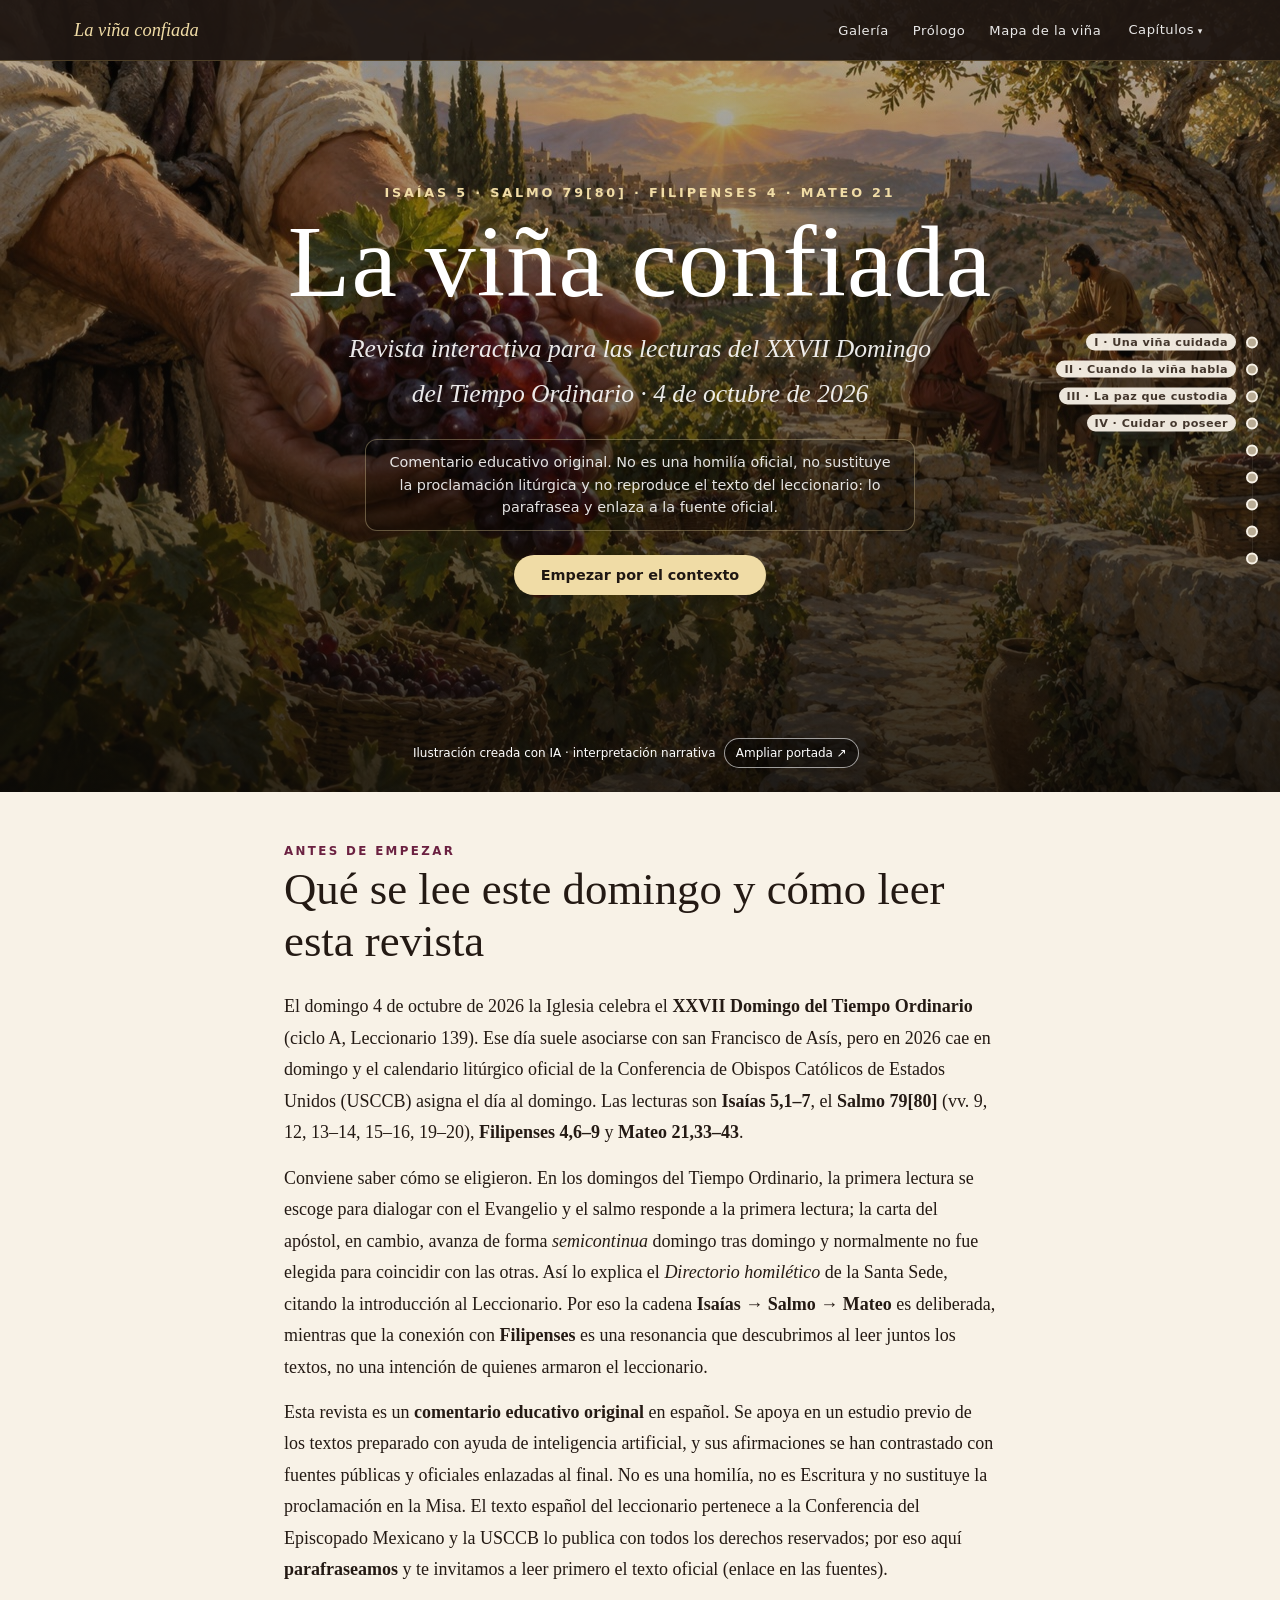
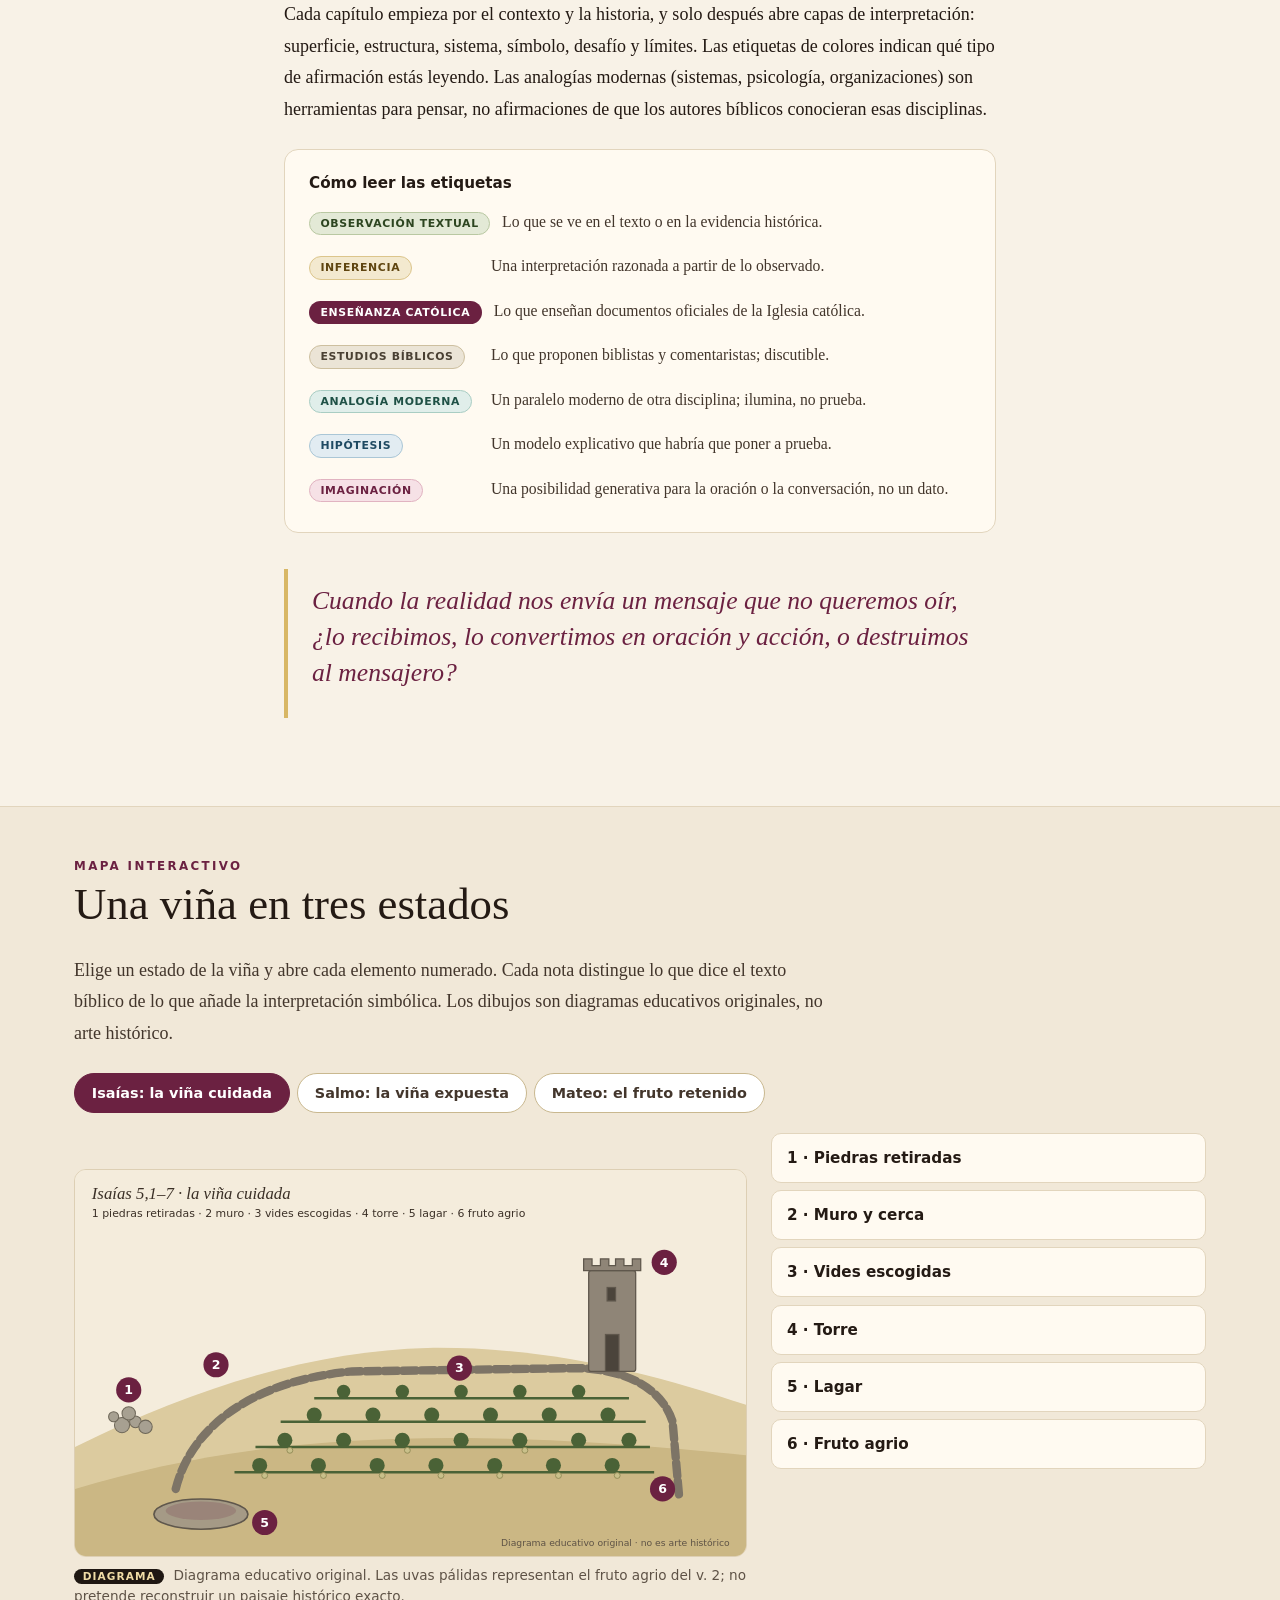
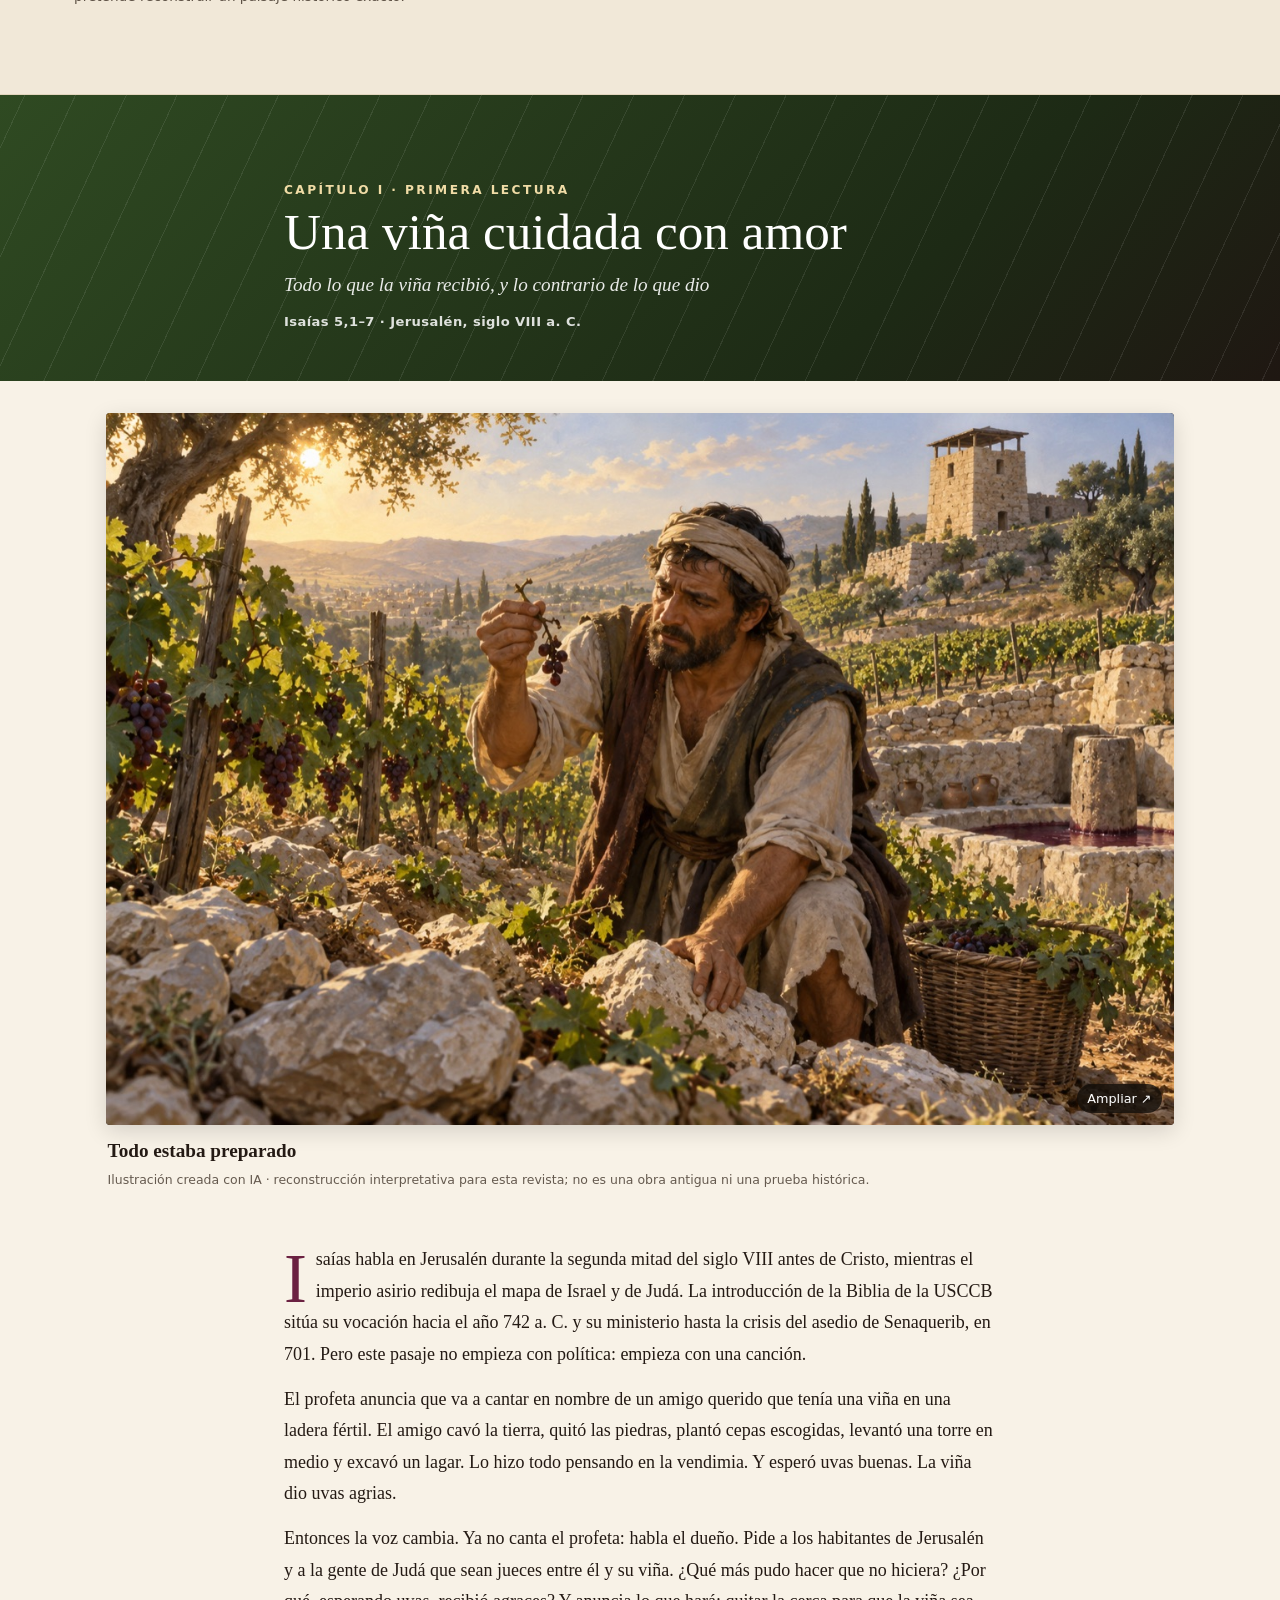
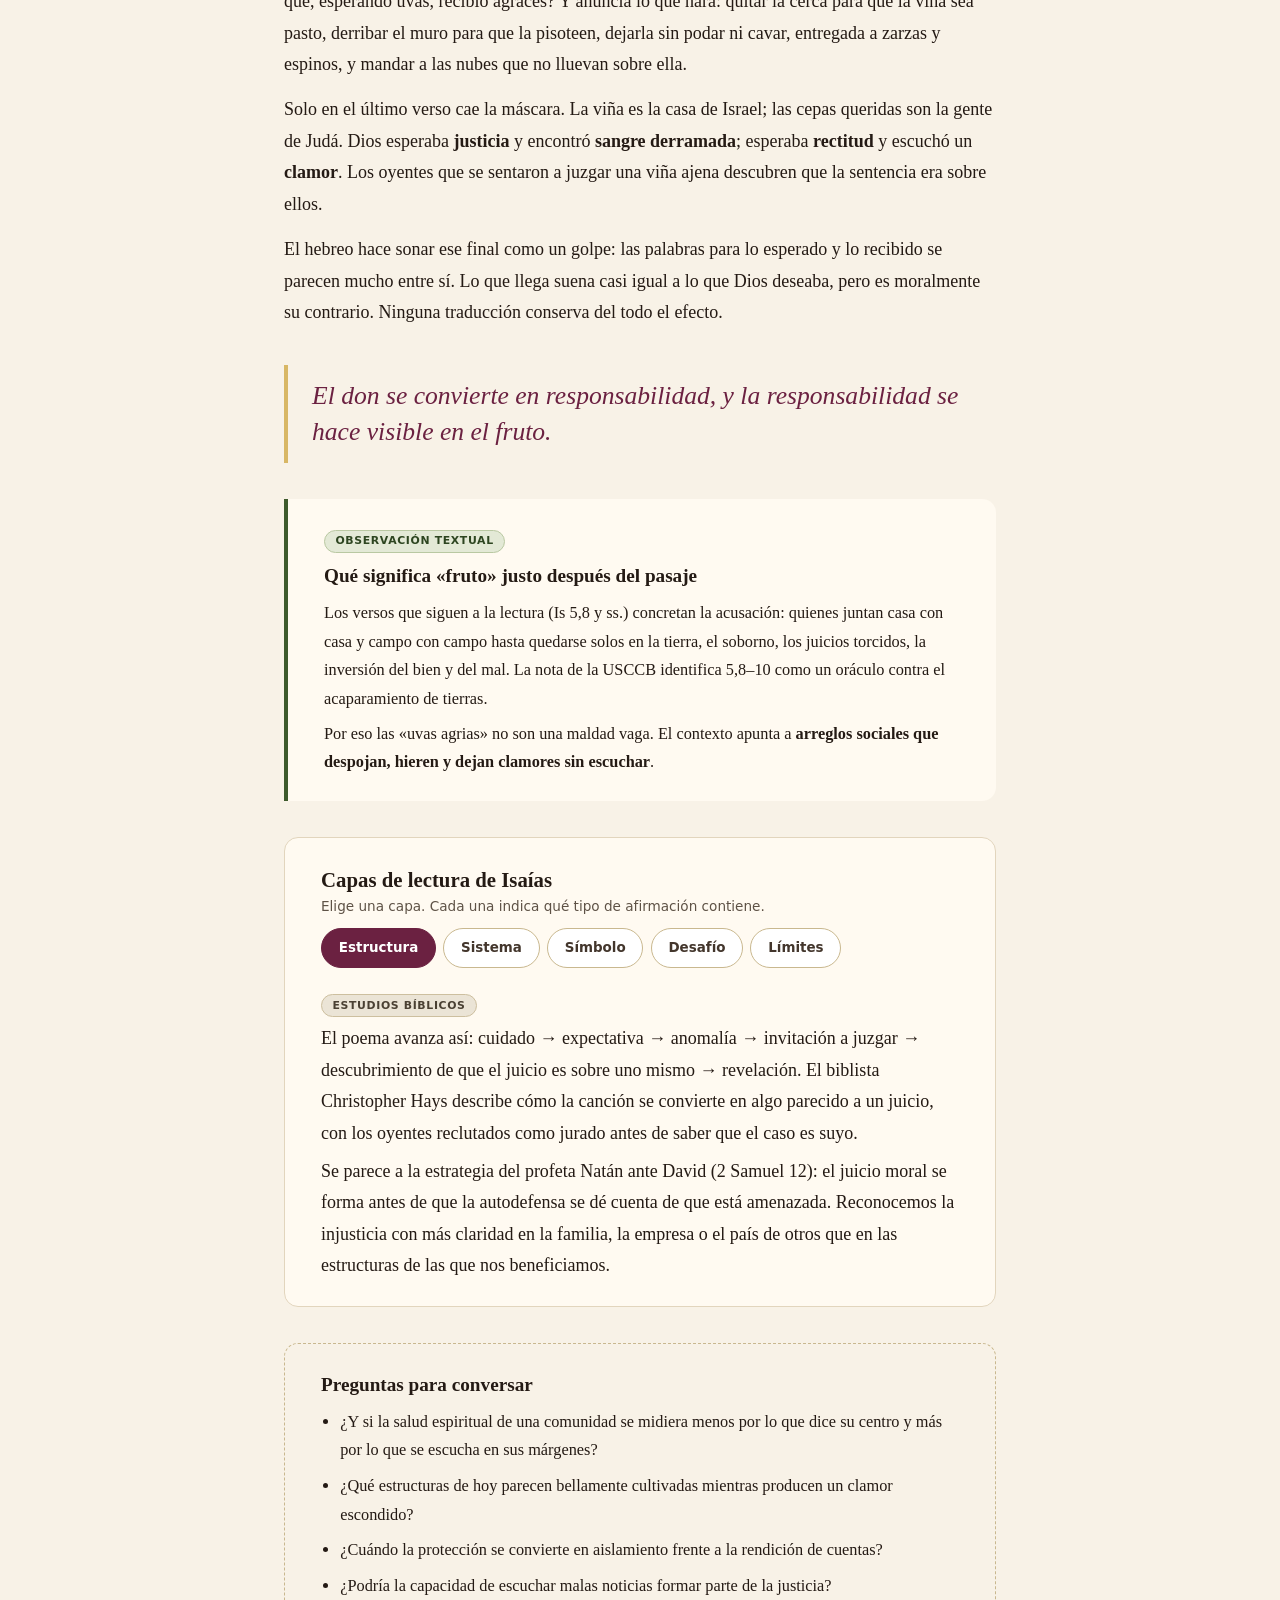
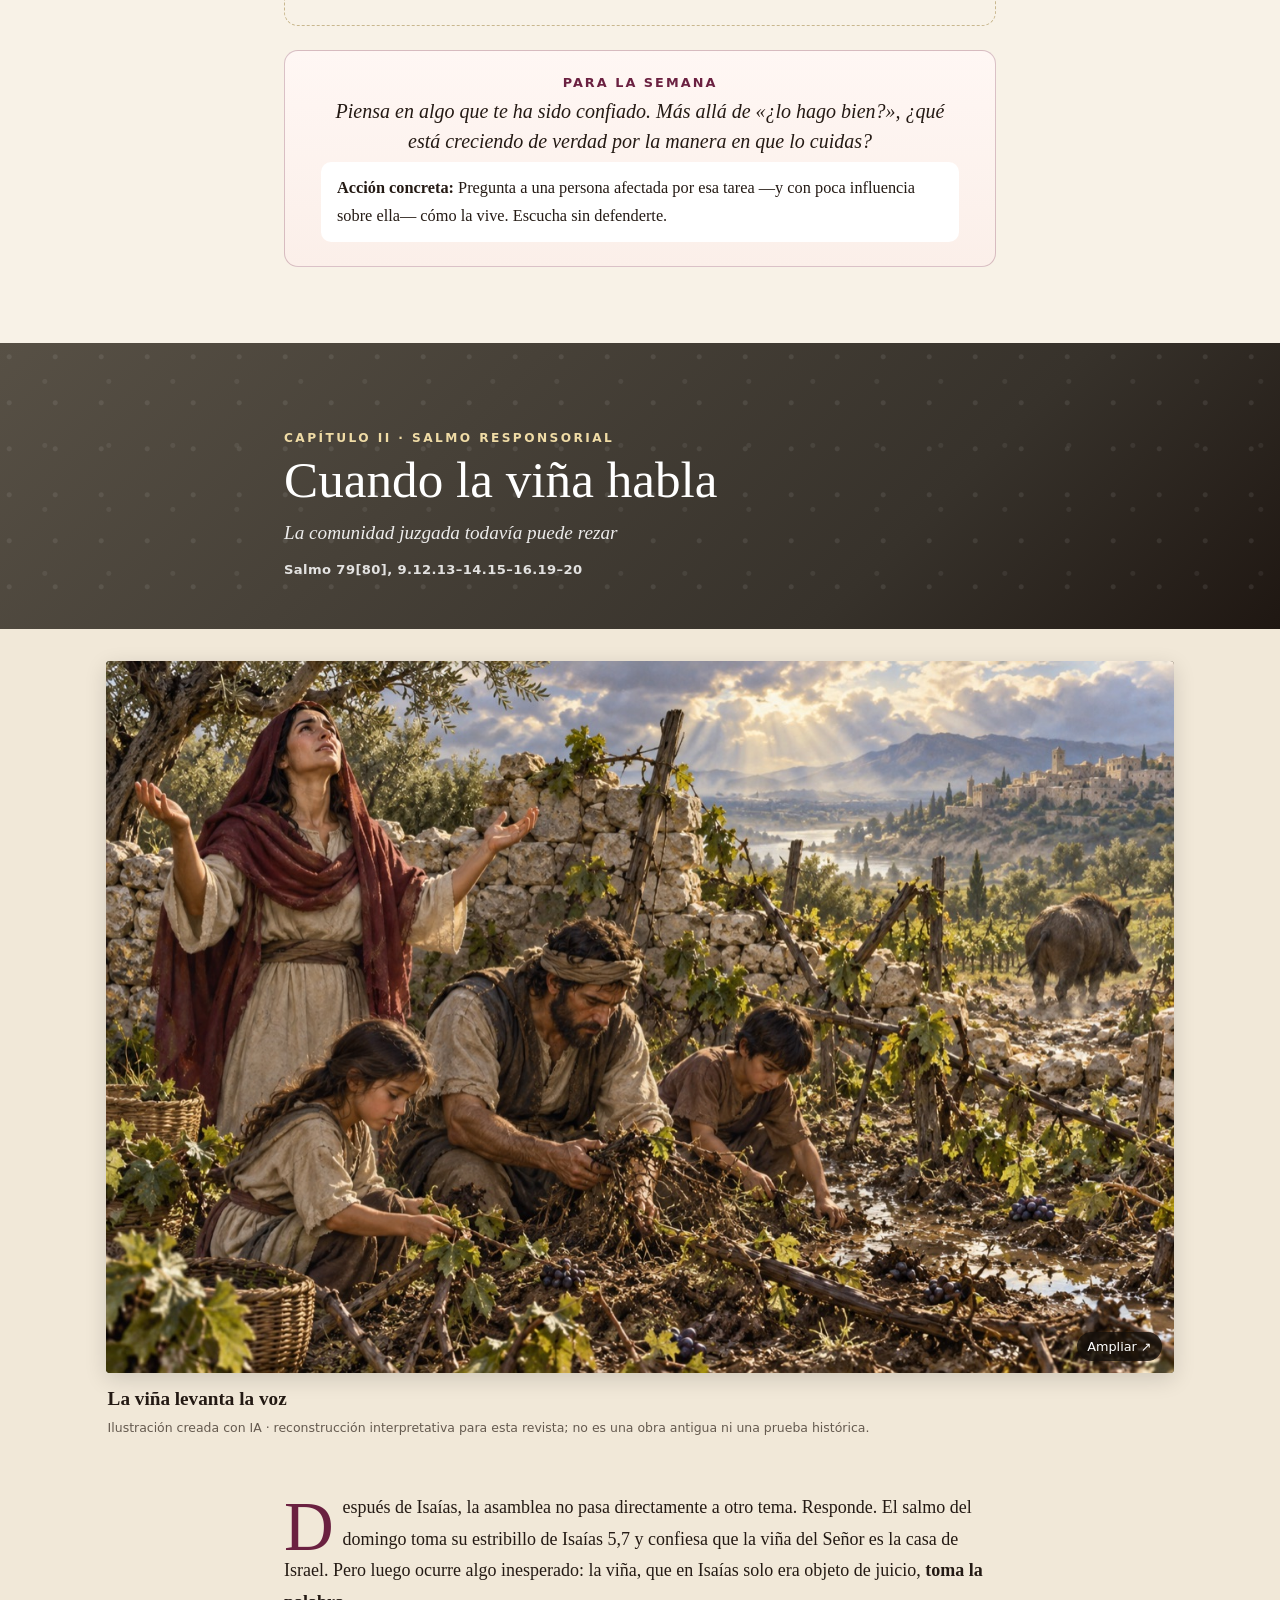
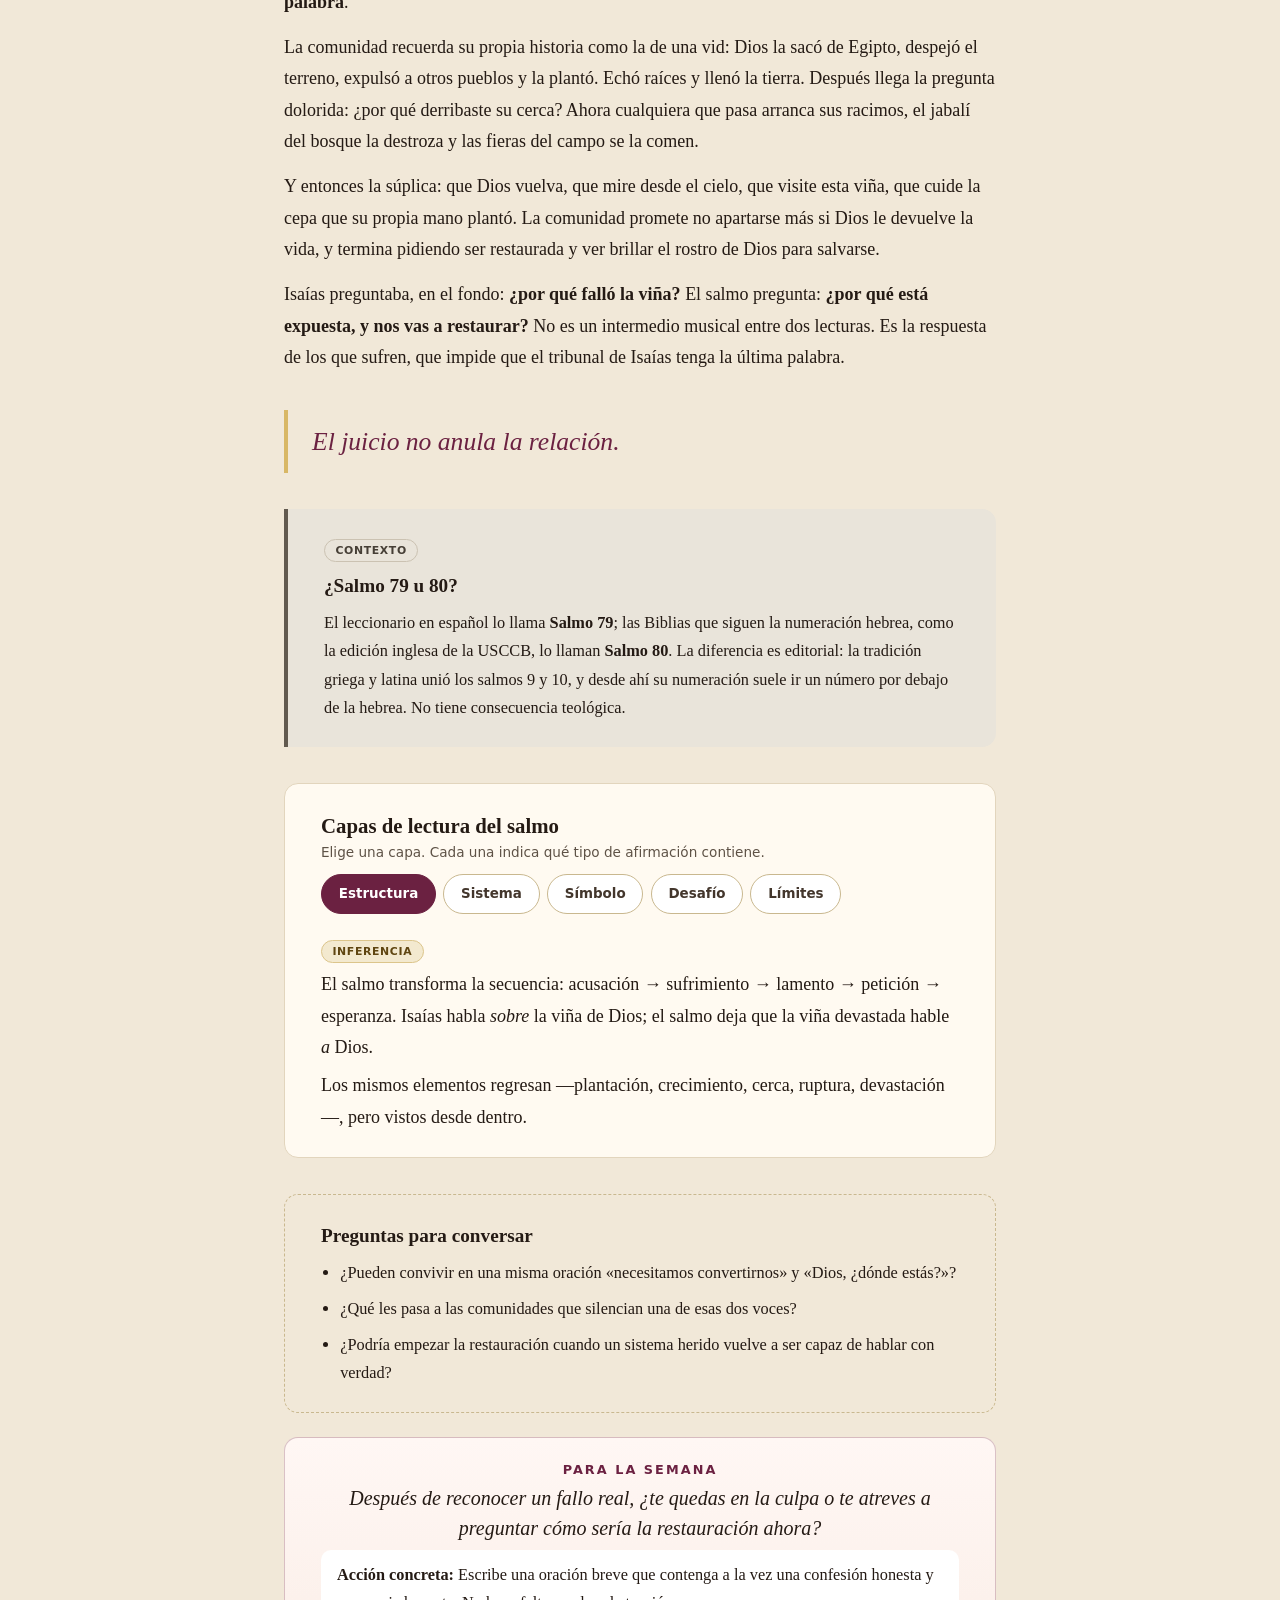
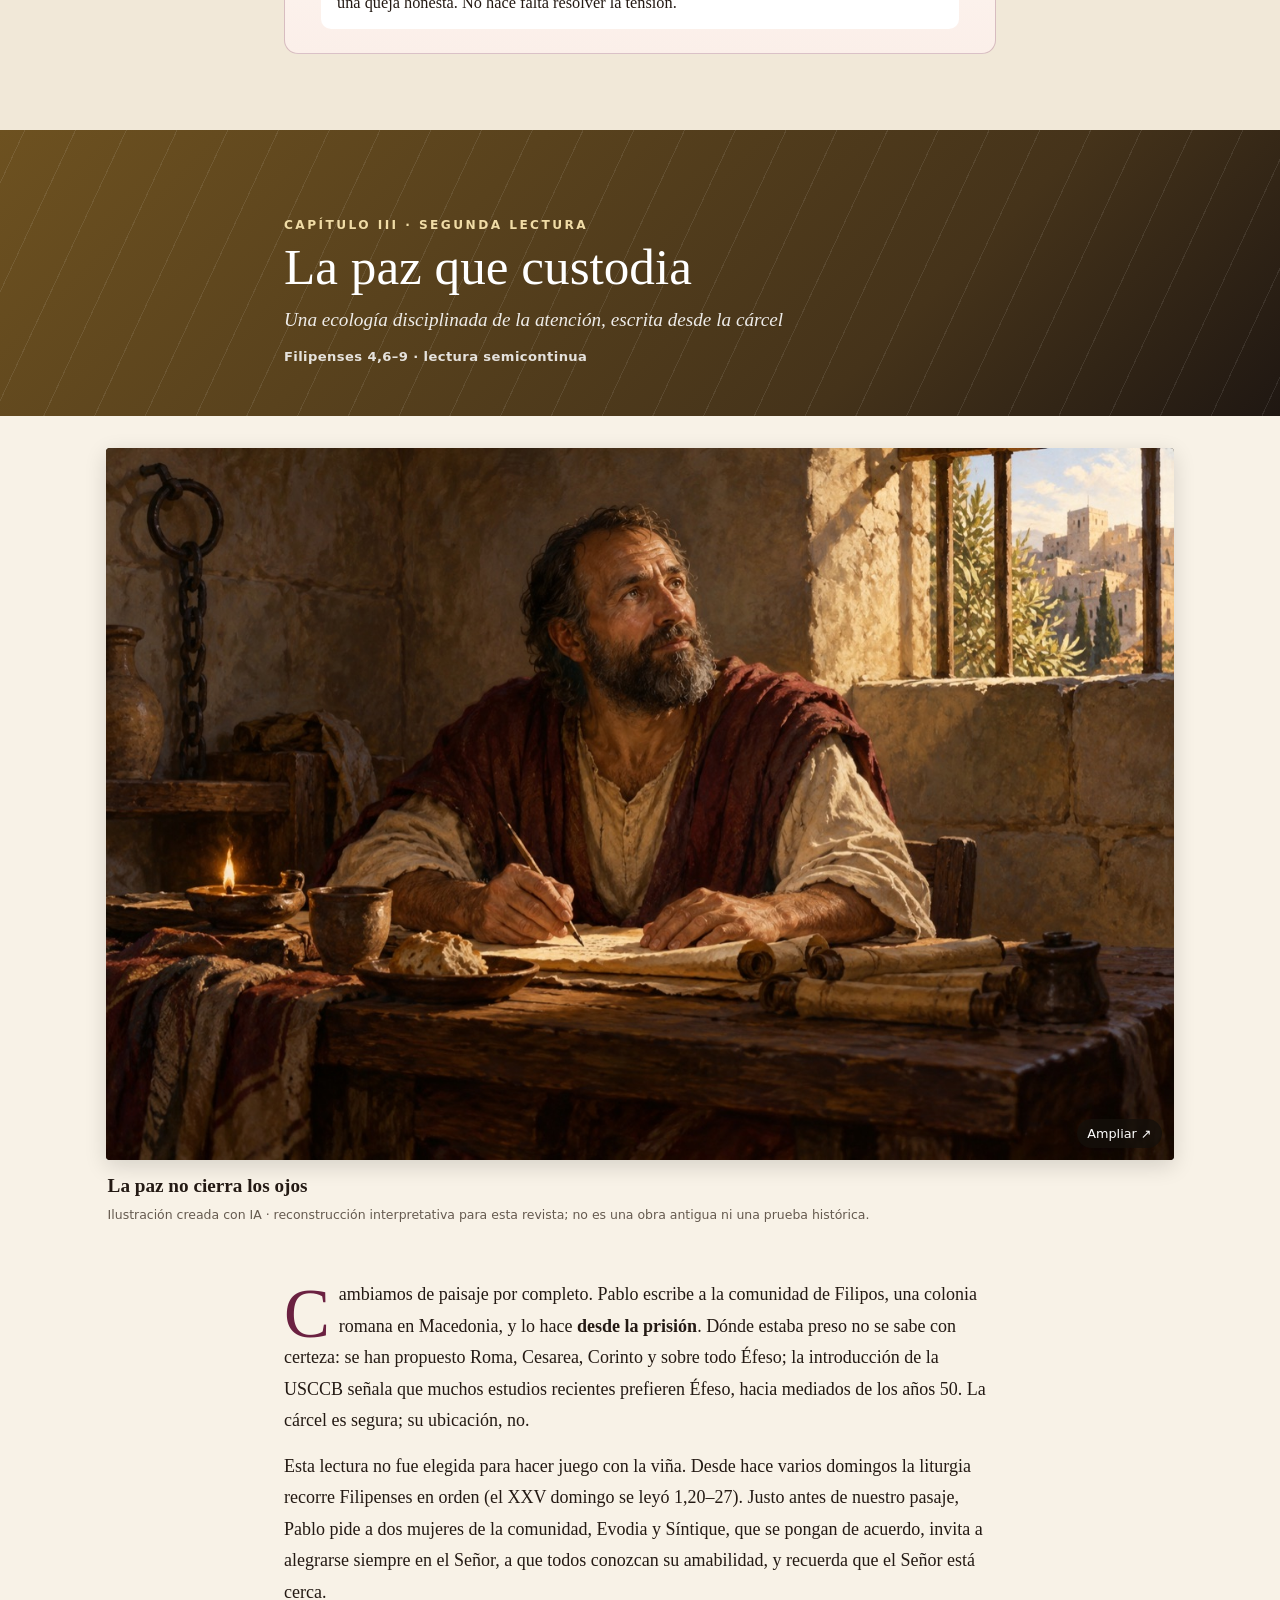
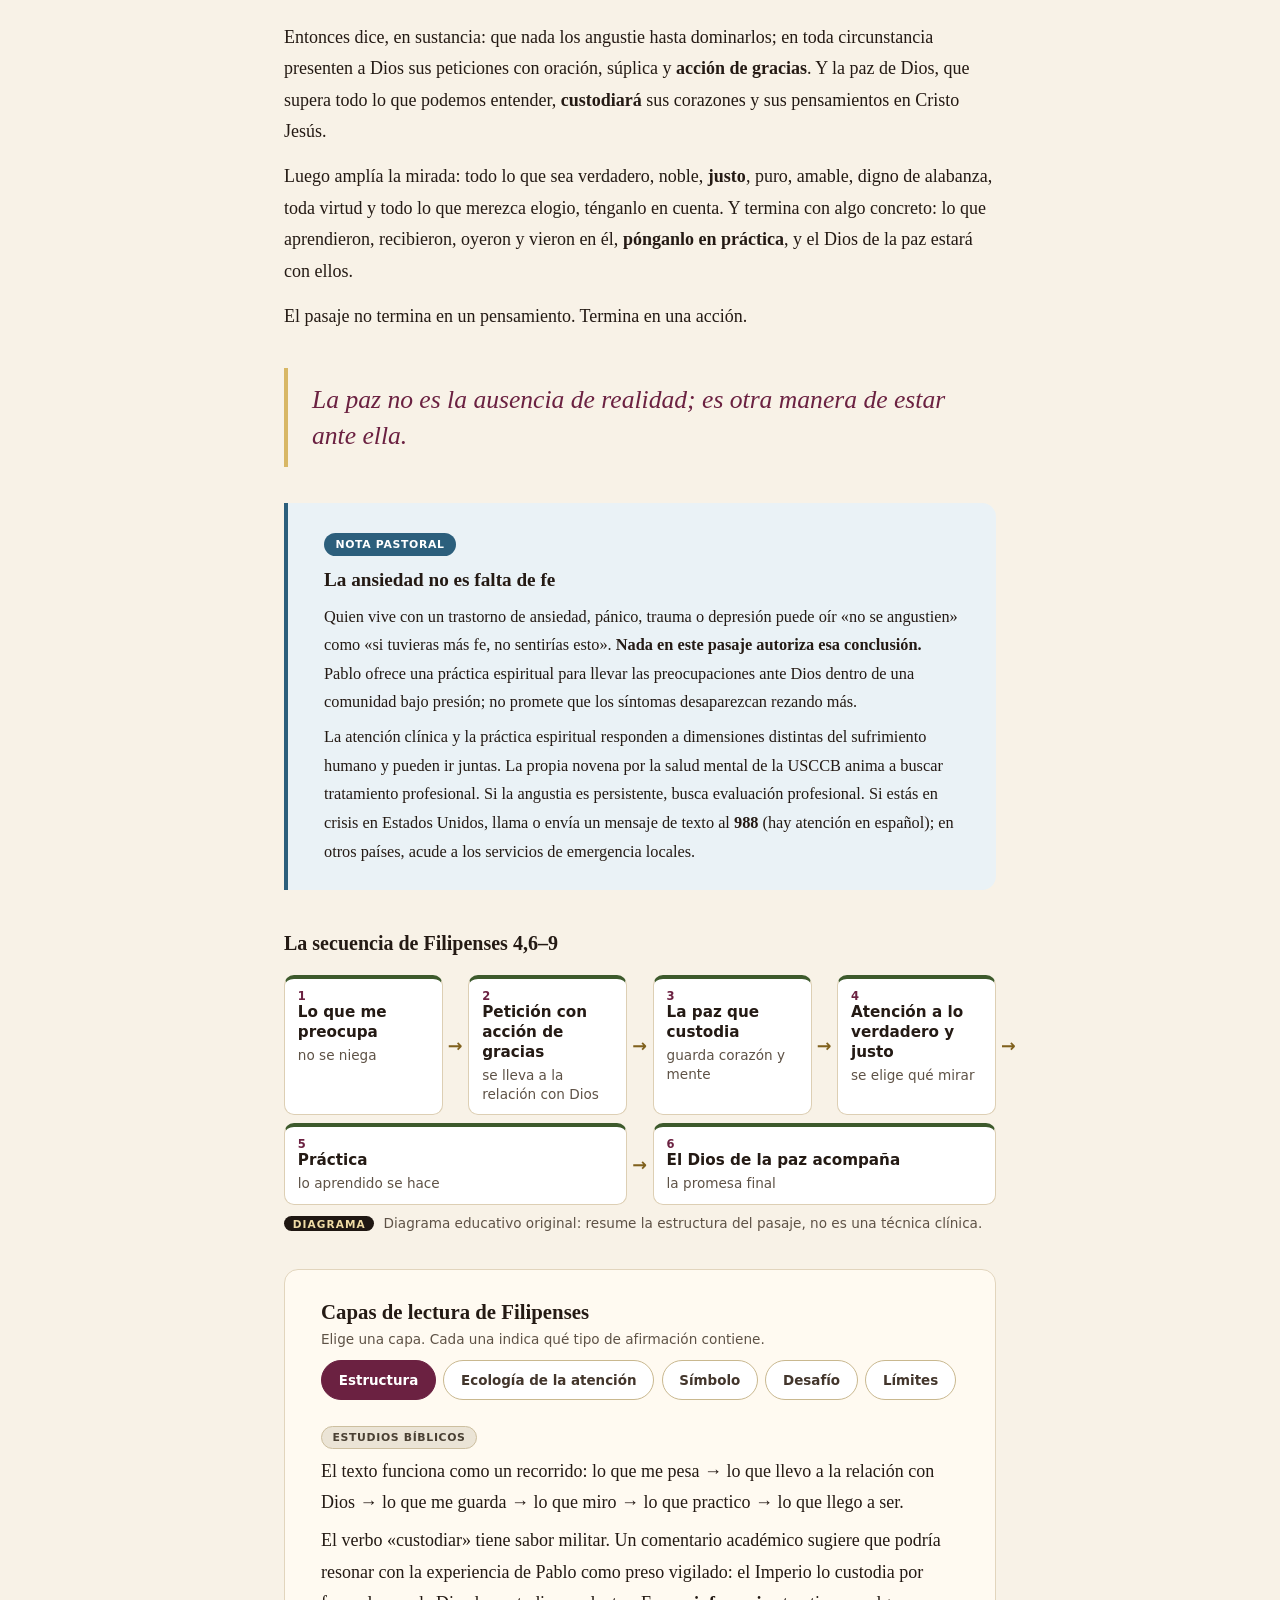
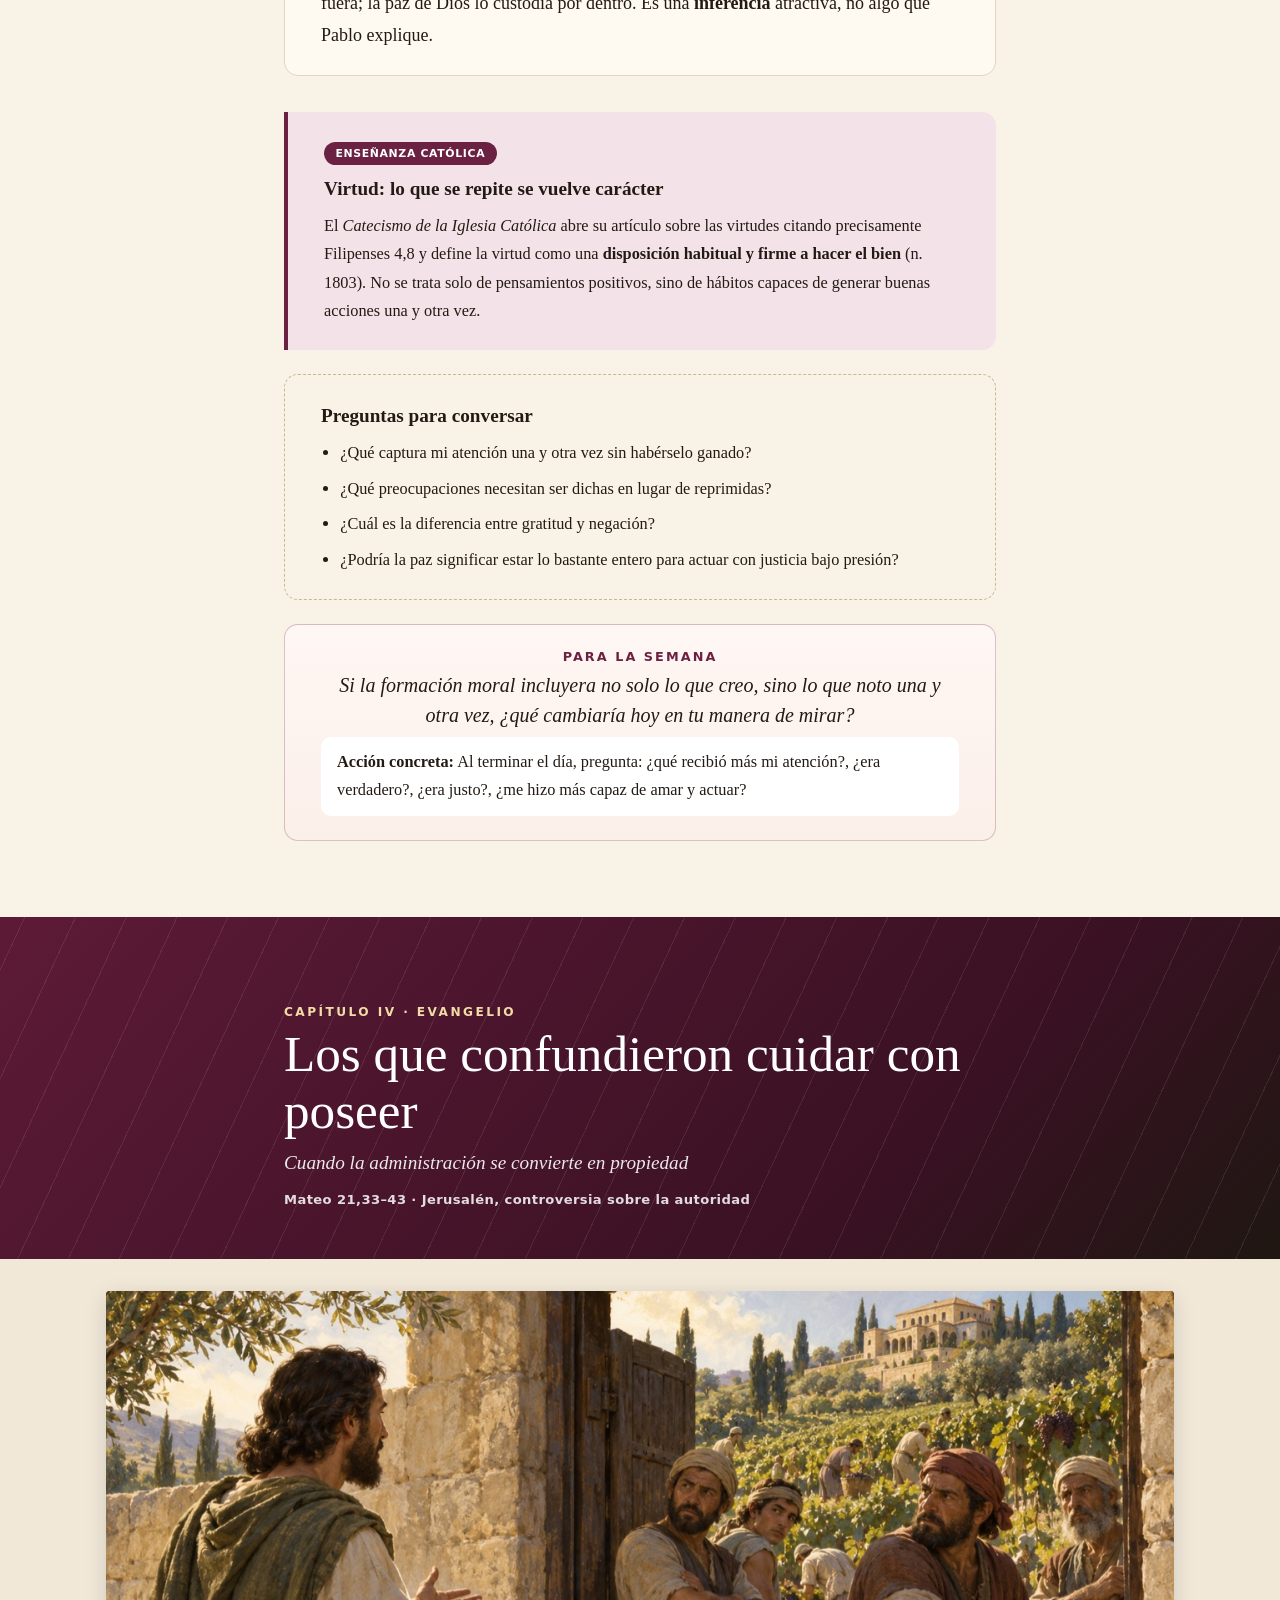
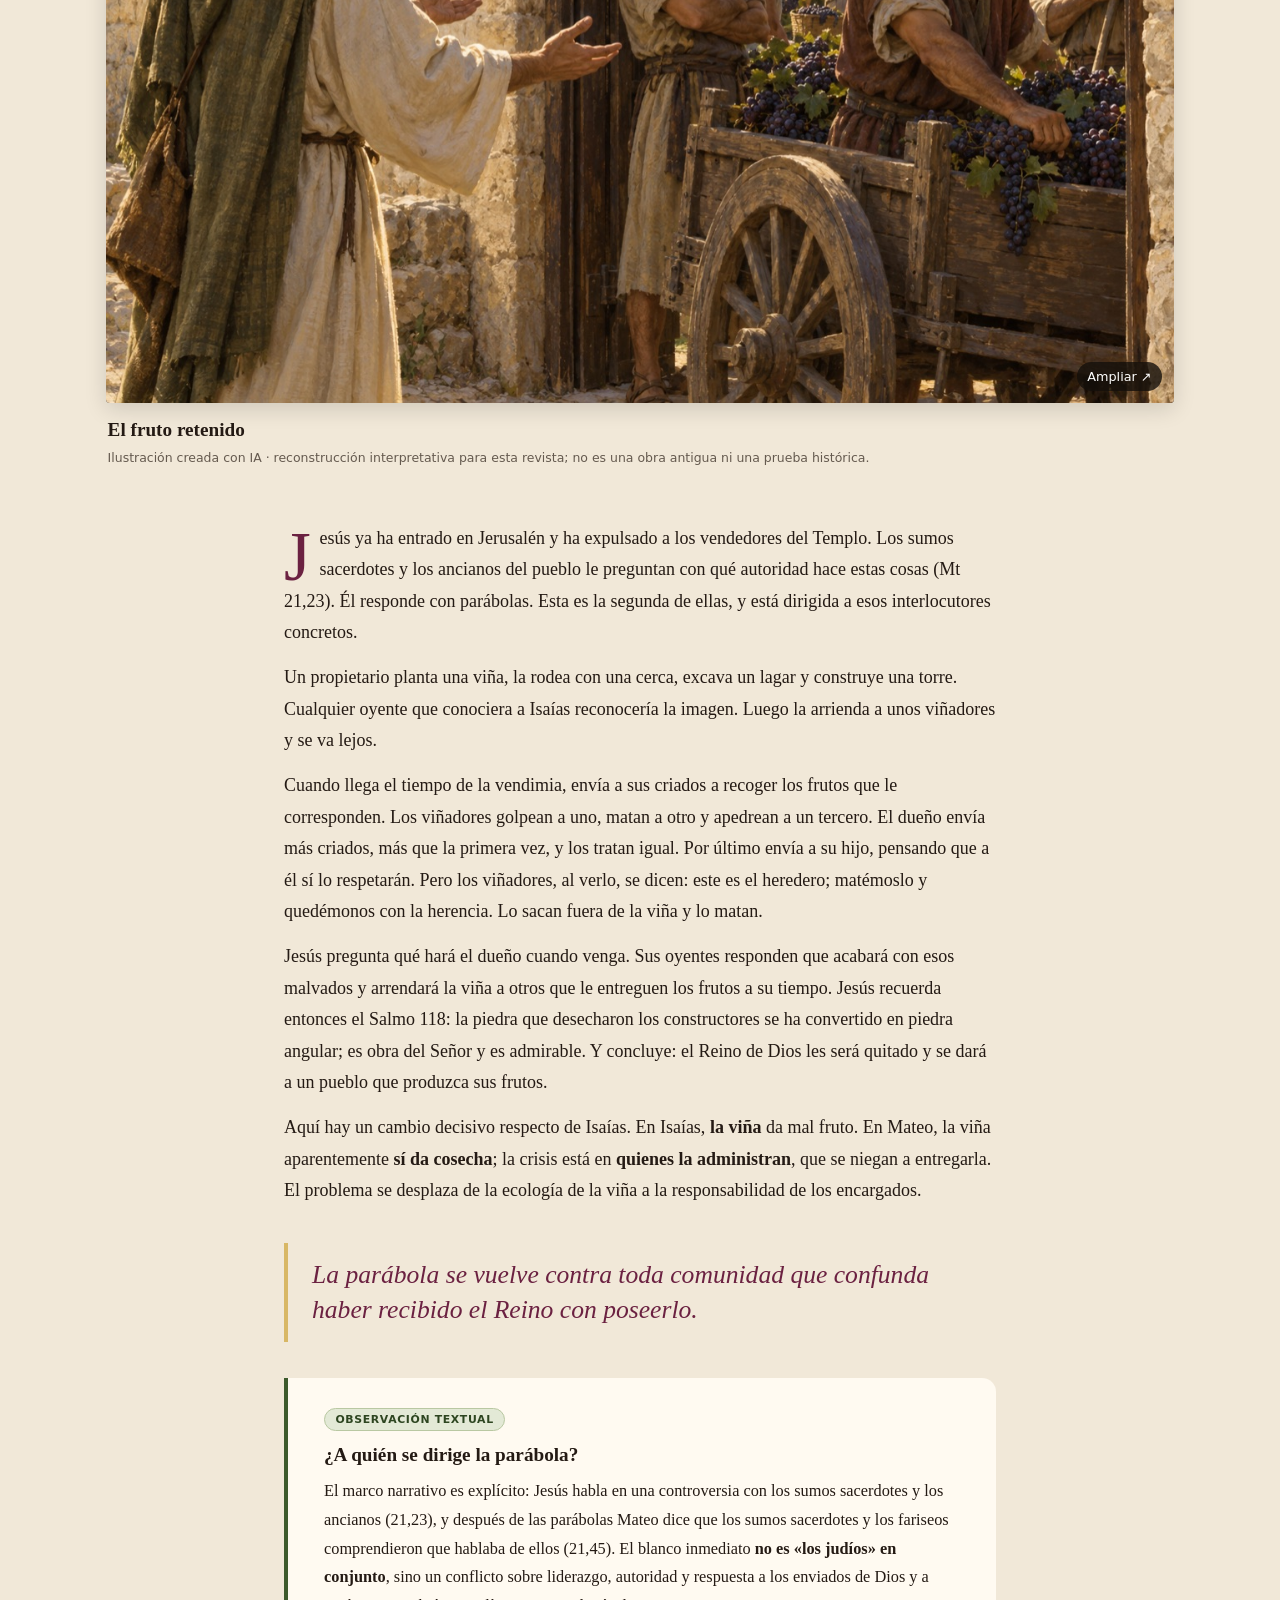
==== commit 9c7877c5: "Add ten original AI narrative illustrations and accessible gallery" ====
--- a/index.html
+++ b/index.html
@@ -17,12 +17,12 @@
 <div class="nav-inner">
 <a class="nav-logo" href="#top">La viña confiada</a>
 <button type="button" class="nav-toggle" aria-expanded="false" aria-controls="nav-links">Menú</button>
-<ul class="nav-links" id="nav-links"><li><a href="#prologue">Prólogo</a></li><li><a href="#map">Mapa de la viña</a></li><li><details class="nav-chapters"><summary>Capítulos</summary><ol><li><a href="#isaias">I. Una viña cuidada</a></li><li><a href="#salmo">II. Cuando la viña habla</a></li><li><a href="#filipenses">III. La paz que custodia</a></li><li><a href="#mateo">IV. Cuidar o poseer</a></li><li><a href="#israel">V. ¿Reemplazo?</a></li><li><a href="#fruto">VI. ¿Qué fruto?</a></li><li><a href="#arte-musica">VII. Arte y música</a></li><li><a href="#practicas">VIII. Prácticas</a></li><li><a href="#fuentes">IX. Lo que sabemos</a></li></ol></details></li></ul>
+<ul class="nav-links" id="nav-links"><li><a href="#galeria-ilustraciones">Galería</a></li><li><a href="#prologue">Prólogo</a></li><li><a href="#map">Mapa de la viña</a></li><li><details class="nav-chapters"><summary>Capítulos</summary><ol><li><a href="#isaias">I. Una viña cuidada</a></li><li><a href="#salmo">II. Cuando la viña habla</a></li><li><a href="#filipenses">III. La paz que custodia</a></li><li><a href="#mateo">IV. Cuidar o poseer</a></li><li><a href="#israel">V. ¿Reemplazo?</a></li><li><a href="#fruto">VI. ¿Qué fruto?</a></li><li><a href="#arte-musica">VII. Arte y música</a></li><li><a href="#practicas">VIII. Prácticas</a></li><li><a href="#fuentes">IX. Lo que sabemos</a></li></ol></details></li></ul>
 </div>
 </nav>
 <nav class="chapter-rail" aria-label="Capítulos (índice lateral)"><ol><li><a href="#isaias"><span class="rail-label">I · Una viña cuidada</span><span class="rail-dot" aria-hidden="true"></span></a></li><li><a href="#salmo"><span class="rail-label">II · Cuando la viña habla</span><span class="rail-dot" aria-hidden="true"></span></a></li><li><a href="#filipenses"><span class="rail-label">III · La paz que custodia</span><span class="rail-dot" aria-hidden="true"></span></a></li><li><a href="#mateo"><span class="rail-label">IV · Cuidar o poseer</span><span class="rail-dot" aria-hidden="true"></span></a></li><li><a href="#israel"><span class="rail-label">V · ¿Reemplazo?</span><span class="rail-dot" aria-hidden="true"></span></a></li><li><a href="#fruto"><span class="rail-label">VI · ¿Qué fruto?</span><span class="rail-dot" aria-hidden="true"></span></a></li><li><a href="#arte-musica"><span class="rail-label">VII · Arte y música</span><span class="rail-dot" aria-hidden="true"></span></a></li><li><a href="#practicas"><span class="rail-label">VIII · Prácticas</span><span class="rail-dot" aria-hidden="true"></span></a></li><li><a href="#fuentes"><span class="rail-label">IX · Lo que sabemos</span><span class="rail-dot" aria-hidden="true"></span></a></li></ol></nav>
 
-<header class="site-hero" id="top"><div class="hero-vine" aria-hidden="true"></div><div class="hero-content"><p class="hero-eyebrow">Isaías 5 · Salmo 79[80] · Filipenses 4 · Mateo 21</p><h1 class="hero-title">La viña confiada</h1><p class="hero-subtitle">Revista interactiva para las lecturas del XXVII Domingo del Tiempo Ordinario · 4 de octubre de 2026</p><p class="hero-notice">Comentario educativo original. No es una homilía oficial, no sustituye la proclamación litúrgica y no reproduce el texto del leccionario: lo parafrasea y enlaza a la fuente oficial.</p><a class="hero-cta" href="#prologue">Empezar por el contexto</a></div></header>
+<header class="site-hero" id="top"><img src="images/ai-vina-apertura.jpg" srcset="images/ai-vina-apertura-640.jpg 640w, images/ai-vina-apertura.jpg 1280w" sizes="(max-width: 700px) 100vw, 1100px" width="1280" height="853" alt="Manos abiertas sostienen un racimo sobre una viña de ladera; un camino lleva hacia una mesa compartida bajo un olivo." loading="eager" fetchpriority="high" decoding="async" data-provenance="ai-illustration"><div class="hero-overlay"></div><div class="cover-credit"><span data-credit-for="images/ai-vina-apertura.jpg">Ilustración creada con IA · interpretación narrativa</span><button type="button" class="art-open cover-open" data-full-src="images/ai-vina-apertura.jpg" data-alt="Manos abiertas sostienen un racimo sobre una viña de ladera; un camino lleva hacia una mesa compartida bajo un olivo." data-caption="La viña confiada · Ilustración creada con IA · reconstrucción interpretativa para esta revista; no es una obra antigua ni una prueba histórica.">Ampliar portada ↗</button></div><div class="hero-content"><p class="hero-eyebrow">Isaías 5 · Salmo 79[80] · Filipenses 4 · Mateo 21</p><h1 class="hero-title">La viña confiada</h1><p class="hero-subtitle">Revista interactiva para las lecturas del XXVII Domingo del Tiempo Ordinario · 4 de octubre de 2026</p><p class="hero-notice">Comentario educativo original. No es una homilía oficial, no sustituye la proclamación litúrgica y no reproduce el texto del leccionario: lo parafrasea y enlaza a la fuente oficial.</p><a class="hero-cta" href="#prologue">Empezar por el contexto</a></div></header>
 <main id="main" tabindex="-1">
 <section id="prologue" class="section" aria-labelledby="prologue-h"><div class="container narrow prose"><span class="section-label">Antes de empezar</span><h2 class="section-title" id="prologue-h">Qué se lee este domingo y cómo leer esta revista</h2><p>El domingo 4 de octubre de 2026 la Iglesia celebra el <strong>XXVII Domingo del Tiempo Ordinario</strong> (ciclo A, Leccionario 139). Ese día suele asociarse con san Francisco de Asís, pero en 2026 cae en domingo y el calendario litúrgico oficial de la Conferencia de Obispos Católicos de Estados Unidos (USCCB) asigna el día al domingo. Las lecturas son <strong>Isaías 5,1–7</strong>, el <strong>Salmo 79[80]</strong> (vv. 9, 12, 13–14, 15–16, 19–20), <strong>Filipenses 4,6–9</strong> y <strong>Mateo 21,33–43</strong>.</p>
 <p>Conviene saber cómo se eligieron. En los domingos del Tiempo Ordinario, la primera lectura se escoge para dialogar con el Evangelio y el salmo responde a la primera lectura; la carta del apóstol, en cambio, avanza de forma <em>semicontinua</em> domingo tras domingo y normalmente no fue elegida para coincidir con las otras. Así lo explica el <em>Directorio homilético</em> de la Santa Sede, citando la introducción al Leccionario. Por eso la cadena <strong>Isaías → Salmo → Mateo</strong> es deliberada, mientras que la conexión con <strong>Filipenses</strong> es una resonancia que descubrimos al leer juntos los textos, no una intención de quienes armaron el leccionario.</p>
@@ -187,6 +187,7 @@
 <div id="chapters">
 <section id="isaias" class="chapter theme-vine" aria-labelledby="isaias-title">
 <div class="chapter-hero"><div class="chapter-hero-text"><span class="chapter-number">Capítulo I · Primera lectura</span><h2 class="chapter-title" id="isaias-title">Una viña cuidada con amor</h2><p class="chapter-subtitle">Todo lo que la viña recibió, y lo contrario de lo que dio</p><p class="source-span">Isaías 5,1–7 · Jerusalén, siglo VIII a. C.</p></div></div>
+<div class="chapter-illustration-wrap"><figure class="ai-illustration"><button type="button" class="art-open" data-full-src="images/ai-vina-isaias.jpg" data-caption="Todo estaba preparado · Ilustración creada con IA · reconstrucción interpretativa para esta revista; no es una obra antigua ni una prueba histórica." aria-label="Ampliar ilustración: Todo estaba preparado"><img src="images/ai-vina-isaias.jpg" srcset="images/ai-vina-isaias-640.jpg 640w, images/ai-vina-isaias.jpg 1280w" sizes="(max-width: 700px) 100vw, 1100px" width="1280" height="853" alt="Un viñador retira piedras de una ladera junto a vides plantadas, una torre y un lagar; observa un racimo de uvas pequeñas." loading="lazy" decoding="async" data-provenance="ai-illustration"><span class="illustration-zoom" aria-hidden="true">Ampliar ↗</span></button><figcaption><strong>Todo estaba preparado</strong><span class="ai-credit" data-credit-for="images/ai-vina-isaias.jpg">Ilustración creada con IA · reconstrucción interpretativa para esta revista; no es una obra antigua ni una prueba histórica.</span></figcaption></figure></div>
 <div class="container narrow chapter-body">
 <div class="narrative">
 <p><span class="dropcap" aria-hidden="true">I</span><span class="visually-hidden">I</span>saías habla en Jerusalén durante la segunda mitad del siglo VIII antes de Cristo, mientras el imperio asirio redibuja el mapa de Israel y de Judá. La introducción de la Biblia de la USCCB sitúa su vocación hacia el año 742 a. C. y su ministerio hasta la crisis del asedio de Senaquerib, en 701. Pero este pasaje no empieza con política: empieza con una canción.</p>
@@ -216,6 +217,7 @@
 </div></section>
 <section id="salmo" class="chapter theme-stone" aria-labelledby="salmo-title">
 <div class="chapter-hero"><div class="chapter-hero-text"><span class="chapter-number">Capítulo II · Salmo responsorial</span><h2 class="chapter-title" id="salmo-title">Cuando la viña habla</h2><p class="chapter-subtitle">La comunidad juzgada todavía puede rezar</p><p class="source-span">Salmo 79[80], 9.12.13–14.15–16.19–20</p></div></div>
+<div class="chapter-illustration-wrap"><figure class="ai-illustration"><button type="button" class="art-open" data-full-src="images/ai-vina-salmo.jpg" data-caption="La viña levanta la voz · Ilustración creada con IA · reconstrucción interpretativa para esta revista; no es una obra antigua ni una prueba histórica." aria-label="Ampliar ilustración: La viña levanta la voz"><img src="images/ai-vina-salmo.jpg" srcset="images/ai-vina-salmo-640.jpg 640w, images/ai-vina-salmo.jpg 1280w" sizes="(max-width: 700px) 100vw, 1100px" width="1280" height="853" alt="Una familia contempla una cerca de piedra caída y vides dañadas; una mujer eleva las manos hacia la luz de la mañana." loading="lazy" decoding="async" data-provenance="ai-illustration"><span class="illustration-zoom" aria-hidden="true">Ampliar ↗</span></button><figcaption><strong>La viña levanta la voz</strong><span class="ai-credit" data-credit-for="images/ai-vina-salmo.jpg">Ilustración creada con IA · reconstrucción interpretativa para esta revista; no es una obra antigua ni una prueba histórica.</span></figcaption></figure></div>
 <div class="container narrow chapter-body">
 <div class="narrative">
 <p><span class="dropcap" aria-hidden="true">D</span><span class="visually-hidden">D</span>espués de Isaías, la asamblea no pasa directamente a otro tema. Responde. El salmo del domingo toma su estribillo de Isaías 5,7 y confiesa que la viña del Señor es la casa de Israel. Pero luego ocurre algo inesperado: la viña, que en Isaías solo era objeto de juicio, <strong>toma la palabra</strong>.</p>
@@ -242,6 +244,7 @@
 </div></section>
 <section id="filipenses" class="chapter theme-gold" aria-labelledby="filipenses-title">
 <div class="chapter-hero"><div class="chapter-hero-text"><span class="chapter-number">Capítulo III · Segunda lectura</span><h2 class="chapter-title" id="filipenses-title">La paz que custodia</h2><p class="chapter-subtitle">Una ecología disciplinada de la atención, escrita desde la cárcel</p><p class="source-span">Filipenses 4,6–9 · lectura semicontinua</p></div></div>
+<div class="chapter-illustration-wrap"><figure class="ai-illustration"><button type="button" class="art-open" data-full-src="images/ai-vina-filipenses.jpg" data-caption="La paz no cierra los ojos · Ilustración creada con IA · reconstrucción interpretativa para esta revista; no es una obra antigua ni una prueba histórica." aria-label="Ampliar ilustración: La paz no cierra los ojos"><img src="images/ai-vina-filipenses.jpg" srcset="images/ai-vina-filipenses-640.jpg 640w, images/ai-vina-filipenses.jpg 1280w" sizes="(max-width: 700px) 100vw, 1100px" width="1280" height="853" alt="Un hombre escribe junto a una lámpara en una habitación austera; la luz de una ventana ilumina el manuscrito, pan y una copa." loading="lazy" decoding="async" data-provenance="ai-illustration"><span class="illustration-zoom" aria-hidden="true">Ampliar ↗</span></button><figcaption><strong>La paz no cierra los ojos</strong><span class="ai-credit" data-credit-for="images/ai-vina-filipenses.jpg">Ilustración creada con IA · reconstrucción interpretativa para esta revista; no es una obra antigua ni una prueba histórica.</span></figcaption></figure></div>
 <div class="container narrow chapter-body">
 <div class="narrative">
 <p><span class="dropcap" aria-hidden="true">C</span><span class="visually-hidden">C</span>ambiamos de paisaje por completo. Pablo escribe a la comunidad de Filipos, una colonia romana en Macedonia, y lo hace <strong>desde la prisión</strong>. Dónde estaba preso no se sabe con certeza: se han propuesto Roma, Cesarea, Corinto y sobre todo Éfeso; la introducción de la USCCB señala que muchos estudios recientes prefieren Éfeso, hacia mediados de los años 50. La cárcel es segura; su ubicación, no.</p>
@@ -274,6 +277,7 @@
 </div></section>
 <section id="mateo" class="chapter theme-wine" aria-labelledby="mateo-title">
 <div class="chapter-hero"><div class="chapter-hero-text"><span class="chapter-number">Capítulo IV · Evangelio</span><h2 class="chapter-title" id="mateo-title">Los que confundieron cuidar con poseer</h2><p class="chapter-subtitle">Cuando la administración se convierte en propiedad</p><p class="source-span">Mateo 21,33–43 · Jerusalén, controversia sobre la autoridad</p></div></div>
+<div class="chapter-illustration-wrap"><figure class="ai-illustration"><button type="button" class="art-open" data-full-src="images/ai-vina-mateo.jpg" data-caption="El fruto retenido · Ilustración creada con IA · reconstrucción interpretativa para esta revista; no es una obra antigua ni una prueba histórica." aria-label="Ampliar ilustración: El fruto retenido"><img src="images/ai-vina-mateo.jpg" srcset="images/ai-vina-mateo-640.jpg 640w, images/ai-vina-mateo.jpg 1280w" sizes="(max-width: 700px) 100vw, 1100px" width="1280" height="853" alt="Un enviado con las manos abiertas espera ante una viña; los arrendatarios detienen un carro cargado de uvas en la puerta." loading="lazy" decoding="async" data-provenance="ai-illustration"><span class="illustration-zoom" aria-hidden="true">Ampliar ↗</span></button><figcaption><strong>El fruto retenido</strong><span class="ai-credit" data-credit-for="images/ai-vina-mateo.jpg">Ilustración creada con IA · reconstrucción interpretativa para esta revista; no es una obra antigua ni una prueba histórica.</span></figcaption></figure></div>
 <div class="container narrow chapter-body">
 <div class="narrative">
 <p><span class="dropcap" aria-hidden="true">J</span><span class="visually-hidden">J</span>esús ya ha entrado en Jerusalén y ha expulsado a los vendedores del Templo. Los sumos sacerdotes y los ancianos del pueblo le preguntan con qué autoridad hace estas cosas (Mt 21,23). Él responde con parábolas. Esta es la segunda de ellas, y está dirigida a esos interlocutores concretos.</p>
@@ -303,6 +307,7 @@
 </div></section>
 <section id="israel" class="chapter theme-stone" aria-labelledby="israel-title">
 <div class="chapter-hero"><div class="chapter-hero-text"><span class="chapter-number">Capítulo V · Salvaguarda</span><h2 class="chapter-title" id="israel-title">¿Reemplazó la Iglesia a Israel?</h2><p class="chapter-subtitle">Por qué «los judíos rechazaron a Jesús» no es una lectura católica aceptable</p><p class="source-span">Mateo 21,43 a la luz de la enseñanza de la Iglesia</p></div></div>
+<div class="chapter-illustration-wrap"><figure class="ai-illustration"><button type="button" class="art-open" data-full-src="images/ai-vina-israel.jpg" data-caption="Una raíz viva · Ilustración creada con IA · metáfora visual de continuidad y cuidado; no representa un acontecimiento histórico." aria-label="Ampliar ilustración: Una raíz viva"><img src="images/ai-vina-israel.jpg" srcset="images/ai-vina-israel-640.jpg 640w, images/ai-vina-israel.jpg 1280w" sizes="(max-width: 700px) 100vw, 1100px" width="1280" height="853" alt="Un olivo antiguo de raíces profundas sostiene ramas viejas y nuevas; varias personas cuidan la tierra alrededor sin cortar el tronco." loading="lazy" decoding="async" data-provenance="ai-illustration"><span class="illustration-zoom" aria-hidden="true">Ampliar ↗</span></button><figcaption><strong>Una raíz viva</strong><span class="ai-credit" data-credit-for="images/ai-vina-israel.jpg">Ilustración creada con IA · metáfora visual de continuidad y cuidado; no representa un acontecimiento histórico.</span></figcaption></figure></div>
 <div class="container narrow chapter-body">
 <div class="narrative">
 <p><span class="dropcap" aria-hidden="true">D</span><span class="visually-hidden">D</span>urante siglos, algunos cristianos convirtieron esta parábola en un argumento simple: Israel rechazó a Cristo, Dios rechazó a Israel y la Iglesia ocupó su lugar. Esa lectura alimentó desprecio y violencia contra el pueblo judío. Hay que nombrarla con claridad porque todavía aparece, a veces sin malicia, en catequesis y predicaciones.</p>
@@ -323,6 +328,7 @@
 </div></section>
 <section id="fruto" class="chapter theme-vine" aria-labelledby="fruto-title">
 <div class="chapter-hero"><div class="chapter-hero-text"><span class="chapter-number">Capítulo VI · Síntesis</span><h2 class="chapter-title" id="fruto-title">¿Qué fruto estamos produciendo?</h2><p class="chapter-subtitle">Una arquitectura común, sin forzar las lecturas</p><p class="source-span">Las cuatro lecturas juntas</p></div></div>
+<div class="chapter-illustration-wrap"><figure class="ai-illustration"><button type="button" class="art-open" data-full-src="images/ai-vina-fruto.jpg" data-caption="El fruto se comparte · Ilustración creada con IA · escena interpretativa sobre justicia, hospitalidad y fruto compartido." aria-label="Ampliar ilustración: El fruto se comparte"><img src="images/ai-vina-fruto.jpg" srcset="images/ai-vina-fruto-640.jpg 640w, images/ai-vina-fruto.jpg 1280w" sizes="(max-width: 700px) 100vw, 1100px" width="1280" height="853" alt="En una mesa al aire libre, varias personas reparten uvas, pan y agua y acercan una silla a un recién llegado." loading="lazy" decoding="async" data-provenance="ai-illustration"><span class="illustration-zoom" aria-hidden="true">Ampliar ↗</span></button><figcaption><strong>El fruto se comparte</strong><span class="ai-credit" data-credit-for="images/ai-vina-fruto.jpg">Ilustración creada con IA · escena interpretativa sobre justicia, hospitalidad y fruto compartido.</span></figcaption></figure></div>
 <div class="container narrow chapter-body">
 <div class="narrative">
 <p><span class="dropcap" aria-hidden="true">L</span><span class="visually-hidden">L</span>eídas juntas, las lecturas forman una cadena explícita. Isaías: la viña plantada, el fruto esperado, la injusticia. El salmo: la viña dañada clama por restauración. Mateo: la viña confiada da fruto, pero los encargados se lo apropian. Las tres primeras forman una red bíblica intencional.</p>
@@ -387,6 +393,7 @@
 </div></section>
 <section id="arte-musica" class="chapter theme-gold" aria-labelledby="arte-musica-title">
 <div class="chapter-hero"><div class="chapter-hero-text"><span class="chapter-number">Capítulo VII · Galería y escucha</span><h2 class="chapter-title" id="arte-musica-title">Lo que muestran el arte y la música, y lo que no prueban</h2><p class="chapter-subtitle">Tres obras de museo y tres piezas musicales, con su relación exacta con las lecturas</p><p class="source-span">Obras de dominio público verificadas en sus registros · grabaciones de canales oficiales</p></div></div>
+<div class="chapter-illustration-wrap"><figure class="ai-illustration"><button type="button" class="art-open" data-full-src="images/ai-vina-arte.jpg" data-caption="Escuchar y mirar · Ilustración creada con IA · composición simbólica original sobre arte y escucha; distinta de las obras de museo reproducidas en este capítulo." aria-label="Ampliar ilustración: Escuchar y mirar"><img src="images/ai-vina-arte.jpg" srcset="images/ai-vina-arte-640.jpg 640w, images/ai-vina-arte.jpg 1280w" sizes="(max-width: 700px) 100vw, 1100px" width="1280" height="853" alt="Un violonchelo, un libro cerrado y una lámpara de barro reposan junto a una ventana abierta hacia una viña." loading="lazy" decoding="async" data-provenance="ai-illustration"><span class="illustration-zoom" aria-hidden="true">Ampliar ↗</span></button><figcaption><strong>Escuchar y mirar</strong><span class="ai-credit" data-credit-for="images/ai-vina-arte.jpg">Ilustración creada con IA · composición simbólica original sobre arte y escucha; distinta de las obras de museo reproducidas en este capítulo.</span></figcaption></figure></div>
 <div class="container narrow chapter-body">
 <div class="narrative">
 <p><span class="dropcap" aria-hidden="true">E</span><span class="visually-hidden">E</span>l arte y la música no son pruebas de lo que significa un texto bíblico. Son <strong>lecturas</strong> hechas por otras personas, en otros siglos, con sus propias preguntas. Por eso cada obra de esta galería lleva dos notas: qué muestra y qué <strong>no</strong> prueba.</p>
@@ -408,6 +415,7 @@
 </div></section>
 <section id="practicas" class="chapter theme-vine" aria-labelledby="practicas-title">
 <div class="chapter-hero"><div class="chapter-hero-text"><span class="chapter-number">Capítulo VIII · Para la vida diaria</span><h2 class="chapter-title" id="practicas-title">Prácticas para la semana</h2><p class="chapter-subtitle">Convertir la interpretación en gestos pequeños, sin moralizar</p><p class="source-span">Siete ejercicios para la semana</p></div></div>
+<div class="chapter-illustration-wrap"><figure class="ai-illustration"><button type="button" class="art-open" data-full-src="images/ai-vina-practicas.jpg" data-caption="Cuidar empieza aquí · Ilustración creada con IA · aplicación contemporánea imaginada de las lecturas: escuchar, reparar y compartir." aria-label="Ampliar ilustración: Cuidar empieza aquí"><img src="images/ai-vina-practicas.jpg" srcset="images/ai-vina-practicas-640.jpg 640w, images/ai-vina-practicas.jpg 1280w" sizes="(max-width: 700px) 100vw, 1100px" width="1280" height="853" alt="Tres vecinos reparan una cerca de madera mientras una mujer escucha atentamente a otra junto a un huerto comunitario." loading="lazy" decoding="async" data-provenance="ai-illustration"><span class="illustration-zoom" aria-hidden="true">Ampliar ↗</span></button><figcaption><strong>Cuidar empieza aquí</strong><span class="ai-credit" data-credit-for="images/ai-vina-practicas.jpg">Ilustración creada con IA · aplicación contemporánea imaginada de las lecturas: escuchar, reparar y compartir.</span></figcaption></figure></div>
 <div class="container narrow chapter-body">
 <div class="narrative">
 <p><span class="dropcap" aria-hidden="true">E</span><span class="visually-hidden">E</span>stas prácticas traducen los patrones de las lecturas a la vida cotidiana. No son recetas ni pretenden que todo problema tenga una solución devocional. Elige una sola; hacerla bien una vez vale más que leerlas todas.</p>
@@ -420,6 +428,7 @@
 </div></section>
 <section id="fuentes" class="chapter theme-stone" aria-labelledby="fuentes-title">
 <div class="chapter-hero"><div class="chapter-hero-text"><span class="chapter-number">Capítulo IX · Fuentes y límites</span><h2 class="chapter-title" id="fuentes-title">Lo que sabemos y lo que no sabemos</h2><p class="chapter-subtitle">Verificación, incertidumbres honestas, derechos y uso de IA</p><p class="source-span">Auditoría de afirmaciones · fuentes primarias y oficiales</p></div></div>
+<div class="chapter-illustration-wrap"><figure class="ai-illustration"><button type="button" class="art-open" data-full-src="images/ai-vina-fuentes.jpg" data-caption="Leer con atención · Ilustración creada con IA · escena simbólica de estudio; los libros representados no son facsímiles de fuentes reales." aria-label="Ampliar ilustración: Leer con atención"><img src="images/ai-vina-fuentes.jpg" srcset="images/ai-vina-fuentes-640.jpg 640w, images/ai-vina-fuentes.jpg 1280w" sizes="(max-width: 700px) 100vw, 1100px" width="1280" height="853" alt="Dos personas comparan libros abiertos y rollos sobre una mesa; una sostiene una lupa y señala una página sin palabras legibles." loading="lazy" decoding="async" data-provenance="ai-illustration"><span class="illustration-zoom" aria-hidden="true">Ampliar ↗</span></button><figcaption><strong>Leer con atención</strong><span class="ai-credit" data-credit-for="images/ai-vina-fuentes.jpg">Ilustración creada con IA · escena simbólica de estudio; los libros representados no son facsímiles de fuentes reales.</span></figcaption></figure></div>
 <div class="container narrow chapter-body">
 <div class="narrative">
 <p><span class="dropcap" aria-hidden="true">U</span><span class="visually-hidden">U</span>na revista sobre la verdad que llega incómoda debería mostrar sus propias costuras. Este capítulo enumera qué verificamos, cómo y qué quedó abierto.</p>
@@ -434,12 +443,13 @@
 </aside>
 </div></section>
 </div>
+<section id="galeria-ilustraciones" class="section illustration-gallery" aria-labelledby="gallery-title"><div class="container"><span class="section-label">Recorrido visual</span><h2 class="section-title" id="gallery-title">Galería de ilustraciones</h2><p class="section-intro">Escenas originales creadas con IA para acompañar la lectura. Son interpretaciones imaginadas, distintas de las obras históricas y de los diagramas. Pulsa una imagen para ampliarla.</p><div class="illustration-grid"><figure class="ai-illustration gallery-card"><button type="button" class="art-open" data-full-src="images/ai-vina-apertura.jpg" data-caption="La viña confiada · Ilustración creada con IA · reconstrucción interpretativa para esta revista; no es una obra antigua ni una prueba histórica." aria-label="Ampliar ilustración: La viña confiada"><img src="images/ai-vina-apertura.jpg" srcset="images/ai-vina-apertura-640.jpg 640w, images/ai-vina-apertura.jpg 1280w" sizes="(max-width: 600px) 90vw, (max-width: 1000px) 45vw, 350px" width="1280" height="853" alt="Manos abiertas sostienen un racimo sobre una viña de ladera; un camino lleva hacia una mesa compartida bajo un olivo." loading="lazy" decoding="async" data-provenance="ai-illustration"><span class="illustration-zoom" aria-hidden="true">Ampliar ↗</span></button><figcaption><strong>La viña confiada</strong><span class="ai-credit" data-credit-for="images/ai-vina-apertura.jpg">Ilustración creada con IA · reconstrucción interpretativa para esta revista; no es una obra antigua ni una prueba histórica.</span></figcaption></figure><figure class="ai-illustration gallery-card"><button type="button" class="art-open" data-full-src="images/ai-vina-isaias.jpg" data-caption="Todo estaba preparado · Ilustración creada con IA · reconstrucción interpretativa para esta revista; no es una obra antigua ni una prueba histórica." aria-label="Ampliar ilustración: Todo estaba preparado"><img src="images/ai-vina-isaias.jpg" srcset="images/ai-vina-isaias-640.jpg 640w, images/ai-vina-isaias.jpg 1280w" sizes="(max-width: 600px) 90vw, (max-width: 1000px) 45vw, 350px" width="1280" height="853" alt="Un viñador retira piedras de una ladera junto a vides plantadas, una torre y un lagar; observa un racimo de uvas pequeñas." loading="lazy" decoding="async" data-provenance="ai-illustration"><span class="illustration-zoom" aria-hidden="true">Ampliar ↗</span></button><figcaption><strong>Todo estaba preparado</strong><span class="ai-credit" data-credit-for="images/ai-vina-isaias.jpg">Ilustración creada con IA · reconstrucción interpretativa para esta revista; no es una obra antigua ni una prueba histórica.</span></figcaption></figure><figure class="ai-illustration gallery-card"><button type="button" class="art-open" data-full-src="images/ai-vina-salmo.jpg" data-caption="La viña levanta la voz · Ilustración creada con IA · reconstrucción interpretativa para esta revista; no es una obra antigua ni una prueba histórica." aria-label="Ampliar ilustración: La viña levanta la voz"><img src="images/ai-vina-salmo.jpg" srcset="images/ai-vina-salmo-640.jpg 640w, images/ai-vina-salmo.jpg 1280w" sizes="(max-width: 600px) 90vw, (max-width: 1000px) 45vw, 350px" width="1280" height="853" alt="Una familia contempla una cerca de piedra caída y vides dañadas; una mujer eleva las manos hacia la luz de la mañana." loading="lazy" decoding="async" data-provenance="ai-illustration"><span class="illustration-zoom" aria-hidden="true">Ampliar ↗</span></button><figcaption><strong>La viña levanta la voz</strong><span class="ai-credit" data-credit-for="images/ai-vina-salmo.jpg">Ilustración creada con IA · reconstrucción interpretativa para esta revista; no es una obra antigua ni una prueba histórica.</span></figcaption></figure><figure class="ai-illustration gallery-card"><button type="button" class="art-open" data-full-src="images/ai-vina-filipenses.jpg" data-caption="La paz no cierra los ojos · Ilustración creada con IA · reconstrucción interpretativa para esta revista; no es una obra antigua ni una prueba histórica." aria-label="Ampliar ilustración: La paz no cierra los ojos"><img src="images/ai-vina-filipenses.jpg" srcset="images/ai-vina-filipenses-640.jpg 640w, images/ai-vina-filipenses.jpg 1280w" sizes="(max-width: 600px) 90vw, (max-width: 1000px) 45vw, 350px" width="1280" height="853" alt="Un hombre escribe junto a una lámpara en una habitación austera; la luz de una ventana ilumina el manuscrito, pan y una copa." loading="lazy" decoding="async" data-provenance="ai-illustration"><span class="illustration-zoom" aria-hidden="true">Ampliar ↗</span></button><figcaption><strong>La paz no cierra los ojos</strong><span class="ai-credit" data-credit-for="images/ai-vina-filipenses.jpg">Ilustración creada con IA · reconstrucción interpretativa para esta revista; no es una obra antigua ni una prueba histórica.</span></figcaption></figure><figure class="ai-illustration gallery-card"><button type="button" class="art-open" data-full-src="images/ai-vina-mateo.jpg" data-caption="El fruto retenido · Ilustración creada con IA · reconstrucción interpretativa para esta revista; no es una obra antigua ni una prueba histórica." aria-label="Ampliar ilustración: El fruto retenido"><img src="images/ai-vina-mateo.jpg" srcset="images/ai-vina-mateo-640.jpg 640w, images/ai-vina-mateo.jpg 1280w" sizes="(max-width: 600px) 90vw, (max-width: 1000px) 45vw, 350px" width="1280" height="853" alt="Un enviado con las manos abiertas espera ante una viña; los arrendatarios detienen un carro cargado de uvas en la puerta." loading="lazy" decoding="async" data-provenance="ai-illustration"><span class="illustration-zoom" aria-hidden="true">Ampliar ↗</span></button><figcaption><strong>El fruto retenido</strong><span class="ai-credit" data-credit-for="images/ai-vina-mateo.jpg">Ilustración creada con IA · reconstrucción interpretativa para esta revista; no es una obra antigua ni una prueba histórica.</span></figcaption></figure><figure class="ai-illustration gallery-card"><button type="button" class="art-open" data-full-src="images/ai-vina-israel.jpg" data-caption="Una raíz viva · Ilustración creada con IA · metáfora visual de continuidad y cuidado; no representa un acontecimiento histórico." aria-label="Ampliar ilustración: Una raíz viva"><img src="images/ai-vina-israel.jpg" srcset="images/ai-vina-israel-640.jpg 640w, images/ai-vina-israel.jpg 1280w" sizes="(max-width: 600px) 90vw, (max-width: 1000px) 45vw, 350px" width="1280" height="853" alt="Un olivo antiguo de raíces profundas sostiene ramas viejas y nuevas; varias personas cuidan la tierra alrededor sin cortar el tronco." loading="lazy" decoding="async" data-provenance="ai-illustration"><span class="illustration-zoom" aria-hidden="true">Ampliar ↗</span></button><figcaption><strong>Una raíz viva</strong><span class="ai-credit" data-credit-for="images/ai-vina-israel.jpg">Ilustración creada con IA · metáfora visual de continuidad y cuidado; no representa un acontecimiento histórico.</span></figcaption></figure><figure class="ai-illustration gallery-card"><button type="button" class="art-open" data-full-src="images/ai-vina-fruto.jpg" data-caption="El fruto se comparte · Ilustración creada con IA · escena interpretativa sobre justicia, hospitalidad y fruto compartido." aria-label="Ampliar ilustración: El fruto se comparte"><img src="images/ai-vina-fruto.jpg" srcset="images/ai-vina-fruto-640.jpg 640w, images/ai-vina-fruto.jpg 1280w" sizes="(max-width: 600px) 90vw, (max-width: 1000px) 45vw, 350px" width="1280" height="853" alt="En una mesa al aire libre, varias personas reparten uvas, pan y agua y acercan una silla a un recién llegado." loading="lazy" decoding="async" data-provenance="ai-illustration"><span class="illustration-zoom" aria-hidden="true">Ampliar ↗</span></button><figcaption><strong>El fruto se comparte</strong><span class="ai-credit" data-credit-for="images/ai-vina-fruto.jpg">Ilustración creada con IA · escena interpretativa sobre justicia, hospitalidad y fruto compartido.</span></figcaption></figure><figure class="ai-illustration gallery-card"><button type="button" class="art-open" data-full-src="images/ai-vina-arte.jpg" data-caption="Escuchar y mirar · Ilustración creada con IA · composición simbólica original sobre arte y escucha; distinta de las obras de museo reproducidas en este capítulo." aria-label="Ampliar ilustración: Escuchar y mirar"><img src="images/ai-vina-arte.jpg" srcset="images/ai-vina-arte-640.jpg 640w, images/ai-vina-arte.jpg 1280w" sizes="(max-width: 600px) 90vw, (max-width: 1000px) 45vw, 350px" width="1280" height="853" alt="Un violonchelo, un libro cerrado y una lámpara de barro reposan junto a una ventana abierta hacia una viña." loading="lazy" decoding="async" data-provenance="ai-illustration"><span class="illustration-zoom" aria-hidden="true">Ampliar ↗</span></button><figcaption><strong>Escuchar y mirar</strong><span class="ai-credit" data-credit-for="images/ai-vina-arte.jpg">Ilustración creada con IA · composición simbólica original sobre arte y escucha; distinta de las obras de museo reproducidas en este capítulo.</span></figcaption></figure><figure class="ai-illustration gallery-card"><button type="button" class="art-open" data-full-src="images/ai-vina-practicas.jpg" data-caption="Cuidar empieza aquí · Ilustración creada con IA · aplicación contemporánea imaginada de las lecturas: escuchar, reparar y compartir." aria-label="Ampliar ilustración: Cuidar empieza aquí"><img src="images/ai-vina-practicas.jpg" srcset="images/ai-vina-practicas-640.jpg 640w, images/ai-vina-practicas.jpg 1280w" sizes="(max-width: 600px) 90vw, (max-width: 1000px) 45vw, 350px" width="1280" height="853" alt="Tres vecinos reparan una cerca de madera mientras una mujer escucha atentamente a otra junto a un huerto comunitario." loading="lazy" decoding="async" data-provenance="ai-illustration"><span class="illustration-zoom" aria-hidden="true">Ampliar ↗</span></button><figcaption><strong>Cuidar empieza aquí</strong><span class="ai-credit" data-credit-for="images/ai-vina-practicas.jpg">Ilustración creada con IA · aplicación contemporánea imaginada de las lecturas: escuchar, reparar y compartir.</span></figcaption></figure><figure class="ai-illustration gallery-card"><button type="button" class="art-open" data-full-src="images/ai-vina-fuentes.jpg" data-caption="Leer con atención · Ilustración creada con IA · escena simbólica de estudio; los libros representados no son facsímiles de fuentes reales." aria-label="Ampliar ilustración: Leer con atención"><img src="images/ai-vina-fuentes.jpg" srcset="images/ai-vina-fuentes-640.jpg 640w, images/ai-vina-fuentes.jpg 1280w" sizes="(max-width: 600px) 90vw, (max-width: 1000px) 45vw, 350px" width="1280" height="853" alt="Dos personas comparan libros abiertos y rollos sobre una mesa; una sostiene una lupa y señala una página sin palabras legibles." loading="lazy" decoding="async" data-provenance="ai-illustration"><span class="illustration-zoom" aria-hidden="true">Ampliar ↗</span></button><figcaption><strong>Leer con atención</strong><span class="ai-credit" data-credit-for="images/ai-vina-fuentes.jpg">Ilustración creada con IA · escena simbólica de estudio; los libros representados no son facsímiles de fuentes reales.</span></figcaption></figure></div></div></section>
 </main>
 <footer class="site-footer"><div class="container"><div class="footer-grid">
 <div><h2>La viña confiada</h2><p>XXVII Domingo del Tiempo Ordinario, ciclo A. Comentario educativo en español, no homilía oficial.</p><p><a href="#top">Volver al inicio</a></p></div>
 <div><h2>Fuentes y lecturas</h2><ul><li><a class="footer-link" href="https://bible.usccb.org/es/bible/lecturas/100426.cfm" rel="noopener noreferrer" target="_blank">USCCB · Lecturas del 4 de octubre de 2026 (español)<span class="visually-hidden"> (se abre en una pestaña nueva)</span></a></li><li><a class="footer-link" href="https://www.usccb.org/resources/2026cal.pdf" rel="noopener noreferrer" target="_blank">USCCB · Calendario litúrgico 2026 (PDF)<span class="visually-hidden"> (se abre en una pestaña nueva)</span></a></li><li><a class="footer-link" href="https://press.vatican.va/roman_curia/congregations/ccdds/documents/rc_con_ccdds_doc_20140629_direttorio-omiletico_en.html" rel="noopener noreferrer" target="_blank">Santa Sede · Directorio homilético (inglés)<span class="visually-hidden"> (se abre en una pestaña nueva)</span></a></li><li><a class="footer-link" href="https://www.vatican.va/archive/hist_councils/ii_vatican_council/documents/vat-ii_decl_19651028_nostra-aetate_sp.html" rel="noopener noreferrer" target="_blank">Concilio Vaticano II · Nostra Aetate<span class="visually-hidden"> (se abre en una pestaña nueva)</span></a></li><li><a class="footer-link" href="https://www.vatican.va/roman_curia/congregations/cfaith/pcb_documents/rc_con_cfaith_doc_20020212_popolo-ebraico_sp.html" rel="noopener noreferrer" target="_blank">Pontificia Comisión Bíblica · El pueblo judío y sus Escrituras sagradas (2001)<span class="visually-hidden"> (se abre en una pestaña nueva)</span></a></li><li><a class="footer-link" href="https://www.christianunity.va/content/unitacristiani/en/commissione-per-i-rapporti-religiosi-con-l-ebraismo/commissione-per-i-rapporti-religiosi-con-l-ebraismo-crre/documenti-della-commissione/en.html" rel="noopener noreferrer" target="_blank">CRRJ · «Los dones y la llamada de Dios son irrevocables» (2015, inglés)<span class="visually-hidden"> (se abre en una pestaña nueva)</span></a></li><li><a class="footer-link" href="https://www.vatican.va/archive/catechism_sp/p3s1c1a7_sp.html" rel="noopener noreferrer" target="_blank">Catecismo de la Iglesia Católica · Las virtudes (1803)<span class="visually-hidden"> (se abre en una pestaña nueva)</span></a></li><li><a class="footer-link" href="https://www.vatican.va/archive/catechism_sp/p122a4p2_sp.html" rel="noopener noreferrer" target="_blank">Catecismo · Jesús murió crucificado (595–598)<span class="visually-hidden"> (se abre en una pestaña nueva)</span></a></li><li><a class="footer-link" href="https://www.usccb.org/mental-health-novena" rel="noopener noreferrer" target="_blank">USCCB · Novena por la salud mental (inglés)<span class="visually-hidden"> (se abre en una pestaña nueva)</span></a></li><li><a class="footer-link" href="https://bible.usccb.org/bible/isaiah/5" rel="noopener noreferrer" target="_blank">Biblia USCCB · Isaías 5 con notas (inglés)<span class="visually-hidden"> (se abre en una pestaña nueva)</span></a></li><li><a class="footer-link" href="https://bible.usccb.org/bible/matthew/21" rel="noopener noreferrer" target="_blank">Biblia USCCB · Mateo 21 con notas (inglés)<span class="visually-hidden"> (se abre en una pestaña nueva)</span></a></li><li><a class="footer-link" href="https://bible.usccb.org/bible/philippians/0" rel="noopener noreferrer" target="_blank">Biblia USCCB · Introducción a Filipenses (inglés)<span class="visually-hidden"> (se abre en una pestaña nueva)</span></a></li><li><a class="footer-link" href="https://www.workingpreacher.org/commentaries/revised-common-lectionary/ordinary-27/commentary-on-isaiah-51-7-7" rel="noopener noreferrer" target="_blank">Working Preacher · C. Hays sobre Isaías 5,1–7<span class="visually-hidden"> (se abre en una pestaña nueva)</span></a></li><li><a class="footer-link" href="https://www.workingpreacher.org/commentaries/revised-common-lectionary/ordinary-27/commentary-on-matthew-2133-46-4" rel="noopener noreferrer" target="_blank">Working Preacher · E. Powery sobre Mateo 21,33–46<span class="visually-hidden"> (se abre en una pestaña nueva)</span></a></li><li><a class="footer-link" href="https://www.workingpreacher.org/commentaries/revised-common-lectionary/ordinary-28/commentary-on-philippians-41-9-4" rel="noopener noreferrer" target="_blank">Working Preacher · sobre Filipenses 4,1–9<span class="visually-hidden"> (se abre en una pestaña nueva)</span></a></li><li><a class="footer-link" href="https://www.bachvereniging.nl/en/bwv/bwv-104" rel="noopener noreferrer" target="_blank">Netherlands Bach Society · BWV 104<span class="visually-hidden"> (se abre en una pestaña nueva)</span></a></li><li><a class="footer-link" href="https://imslp.org/wiki/Bell_Symphony_%28Purcell%2C_Henry%29" rel="noopener noreferrer" target="_blank">IMSLP · Purcell, Rejoice in the Lord Alway, Z. 49<span class="visually-hidden"> (se abre en una pestaña nueva)</span></a></li><li><a class="footer-link" href="https://imslp.org/wiki/Responsoria%2C_et_alia_ad_officium_Hebdomad%C3%A6_Sanct%C3%A6_spectantia_%28Gesualdo%2C_Carlo%29" rel="noopener noreferrer" target="_blank">IMSLP · Gesualdo, Responsoria (Semana Santa)<span class="visually-hidden"> (se abre en una pestaña nueva)</span></a></li><li><a class="footer-link" href="https://www.copyright.gov/register/pa-sr.html" rel="noopener noreferrer" target="_blank">U.S. Copyright Office · Composición y grabación<span class="visually-hidden"> (se abre en una pestaña nueva)</span></a></li></ul></div>
 <div><h2>Acerca de y créditos</h2><p>Comentario educativo original en español; no es una homilía oficial ni texto bíblico. Basado en un estudio previo preparado con ayuda de IA y revisado contra fuentes públicas y oficiales.</p>
-<p>Sin imágenes generadas por IA. Las obras de arte son de dominio público o CC0 según sus registros de museo; los dibujos son diagramas vectoriales originales y están rotulados como tales.</p><p>Cada imagen lleva un crédito visible y enlaza a su registro de origen. Los diagramas están rotulados como diagramas originales.</p></div>
+<p>La portada y las 9 aperturas de capítulo son ilustraciones originales generadas con IA para esta revista. Son interpretaciones narrativas, no retratos documentales ni pruebas históricas. Se distinguen de las obras de museo, cuyos autores, fechas y fuentes se conservan, y de los diagramas originales.</p><p>Cada imagen lleva un crédito visible. Las obras históricas enlazan a su registro de origen; los diagramas se identifican como originales. Las ilustraciones creadas con IA están rotuladas como interpretaciones imaginadas.</p></div>
 </div></div></footer>
 <dialog class="lightbox" id="lightbox" aria-label="Imagen ampliada">
 <button type="button" class="lightbox-close" aria-label="Cerrar imagen ampliada">×</button>
--- a/styles.css
+++ b/styles.css
@@ -432,3 +432,27 @@
     .tabpanel[hidden] { display: block !important; }
     .tabs-enhanced .panel-heading { position: static; width: auto; height: auto; clip: auto; }
 }
+
+/* Narrative illustrations: full composition, responsive assets, visible provenance. */
+.chapter-illustration-wrap { max-width: 1100px; margin: 0 auto; padding: 2rem 1rem 0; }
+.ai-illustration { margin: 0; }
+.ai-illustration .art-open { display: block; position: relative; width: 100%; padding: 0; border: 0; border-radius: 4px; background: #201913; overflow: hidden; cursor: zoom-in; }
+.ai-illustration .art-open img { display: block; width: 100%; height: auto; max-height: none; object-fit: contain; margin: 0; }
+.ai-illustration figcaption { padding: .9rem .1rem 1.2rem; text-align: left; }
+.ai-illustration figcaption strong { display: block; font-family: var(--font-display); font-size: 1.2rem; line-height: 1.3; margin-bottom: .35rem; }
+.ai-credit { display: block; font: .78rem/1.55 var(--font-ui); color: #655a4f; }
+.illustration-zoom { position: absolute; right: .75rem; bottom: .75rem; padding: .3rem .65rem; border-radius: 999px; color: white; background: rgba(20,15,10,.8); font: .8rem/1.5 var(--font-ui); }
+.illustration-gallery { background: var(--paper-alt); }
+.illustration-grid { display: grid; grid-template-columns: repeat(3,minmax(0,1fr)); gap: 1.7rem; }
+.gallery-card figcaption strong { font-size: 1.05rem; }
+.gallery-card .ai-credit { font-size: .72rem; }
+.site-hero > img { position: absolute; inset: 0; width: 100%; height: 100%; object-fit: cover; }
+.site-hero { min-height: 88vh; padding-bottom: 6.5rem; }
+.hero-overlay { position: absolute; inset: 0; background: linear-gradient(180deg,rgba(12,10,7,.25),rgba(12,10,7,.6) 55%,rgba(12,10,7,.85)); }
+.cover-credit { position: absolute; bottom: 1.5rem; left: 1rem; right: 1rem; z-index: 4; text-align: center; font: .75rem/1.5 var(--font-ui); color: #fff; }
+.cover-open.art-open { display: inline-block; width: auto; margin: .35rem .5rem 0; padding: .3rem .7rem; border: 1px solid rgba(255,255,255,.6); border-radius: 999px; color: #fff; background: rgba(0,0,0,.4); cursor: zoom-in; font: inherit; }
+.ai-illustration .art-open:focus-visible, .cover-open:focus-visible { outline: 3px solid #b06b20; outline-offset: 4px; }
+.lightbox-caption { max-width: 85ch; padding: 0 .5rem; line-height: 1.5; }
+@media(max-width:1000px) { .illustration-grid { grid-template-columns: repeat(2,minmax(0,1fr)); } }
+@media(max-width:600px) { .illustration-grid { grid-template-columns: minmax(0,1fr); gap: 1.3rem; } .site-hero { min-height: 82vh; } .chapter-illustration-wrap { padding: 1rem 1rem 0; } }
+@media print { .cover-credit { position: static; color: black; } .cover-open, .illustration-zoom { display: none; } .illustration-gallery { break-before: page; } .ai-illustration { break-inside: avoid; } }
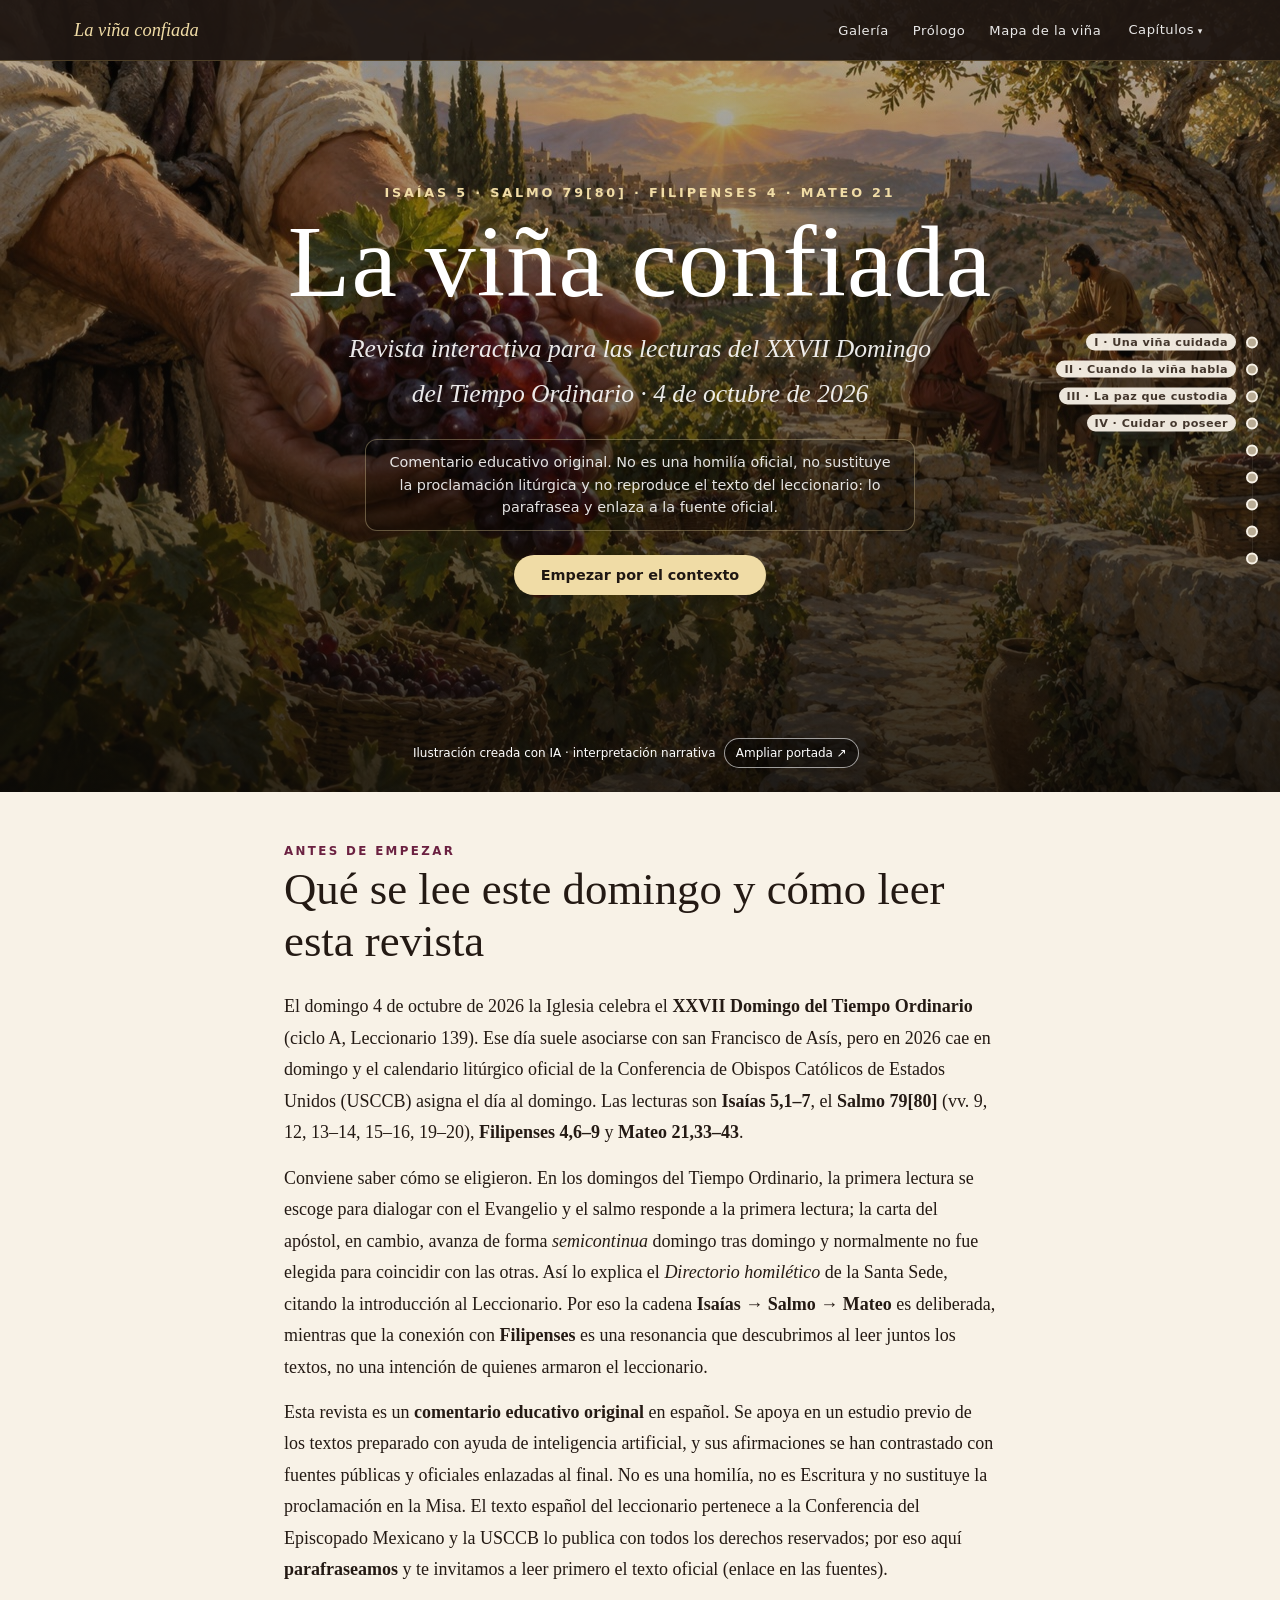
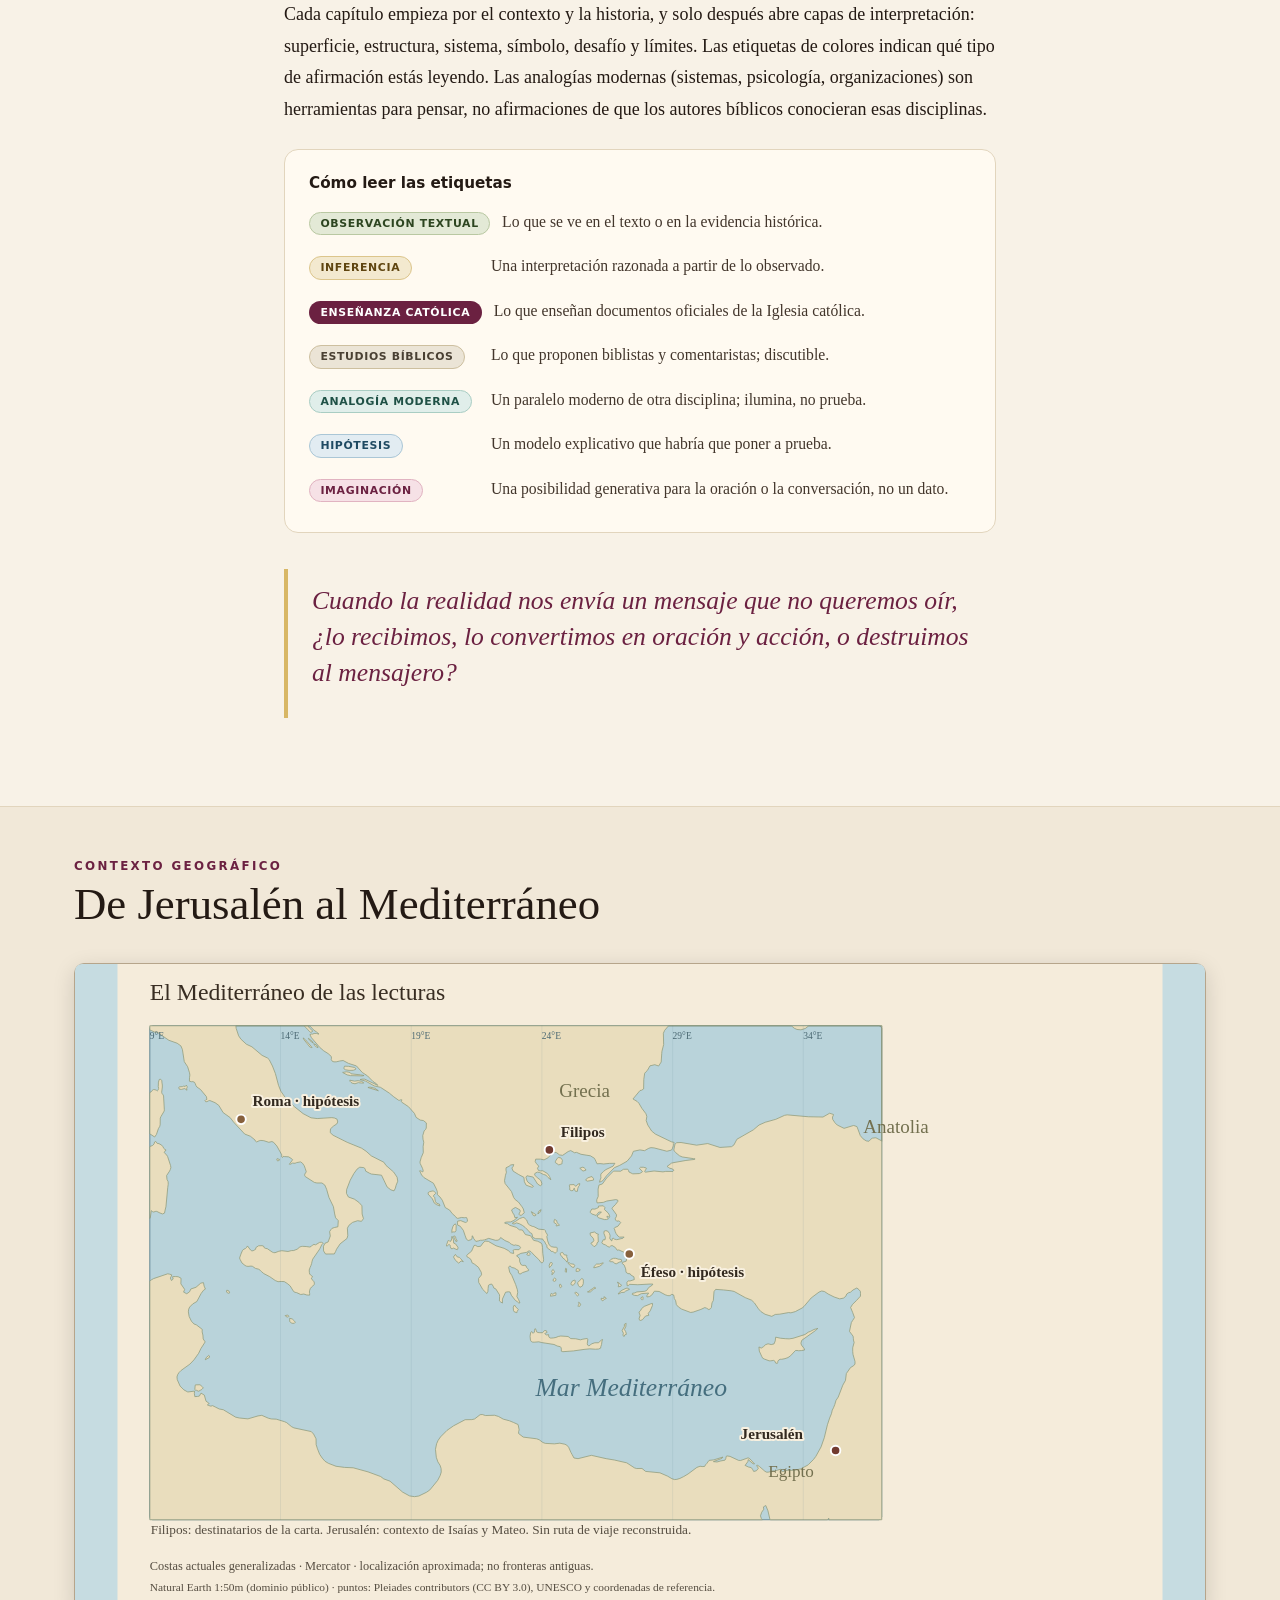
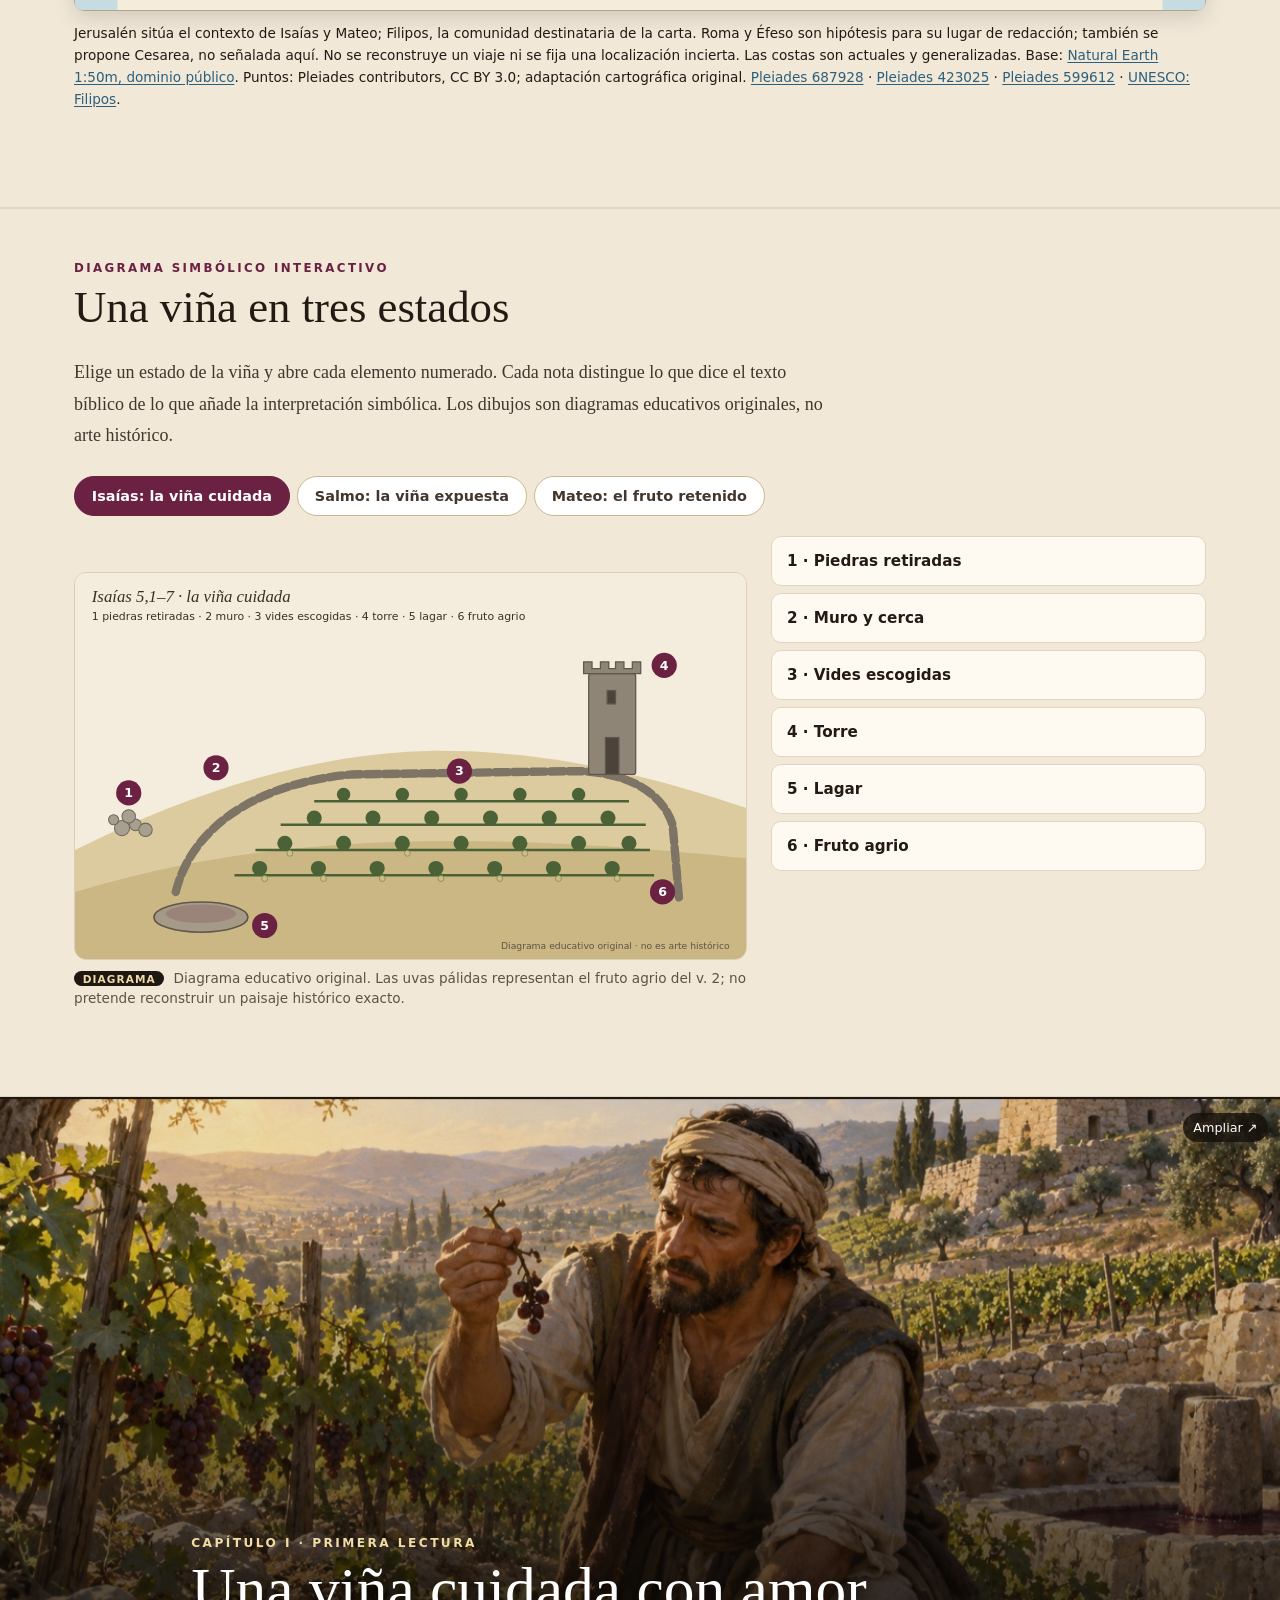
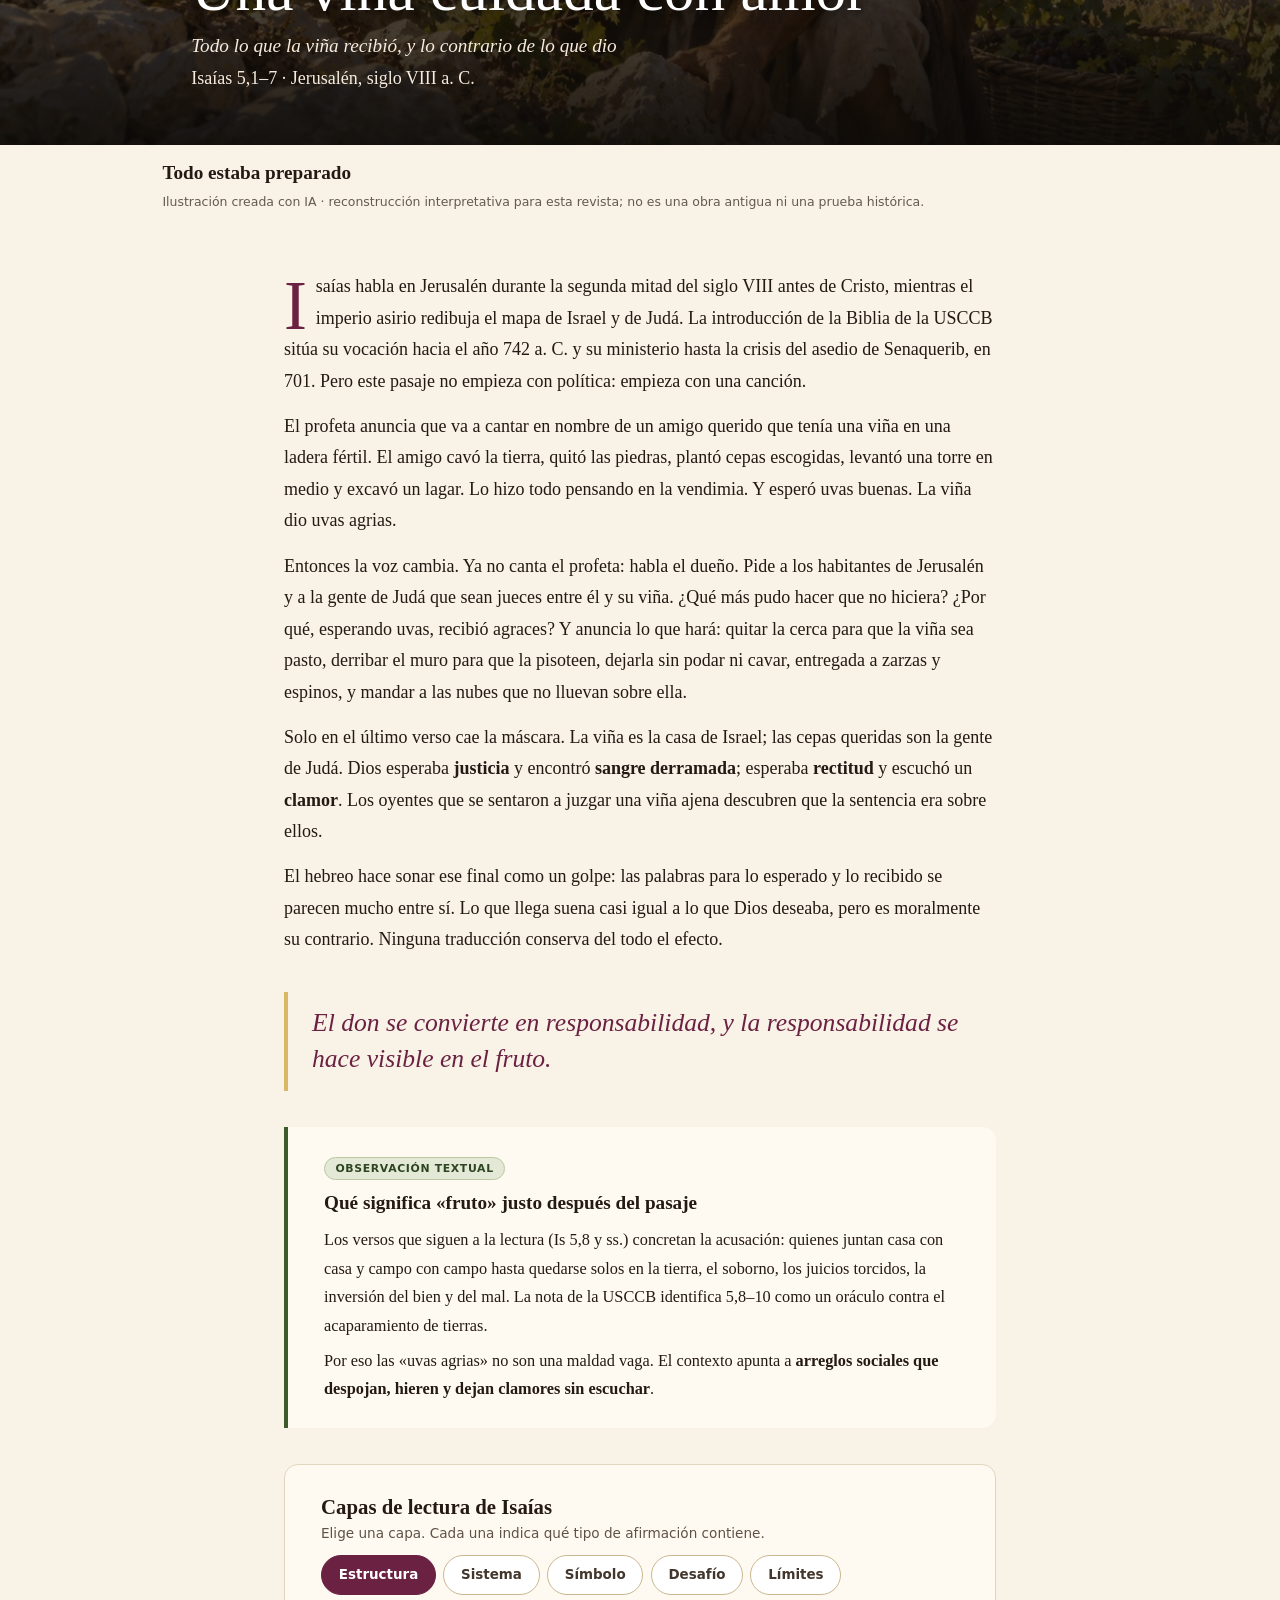
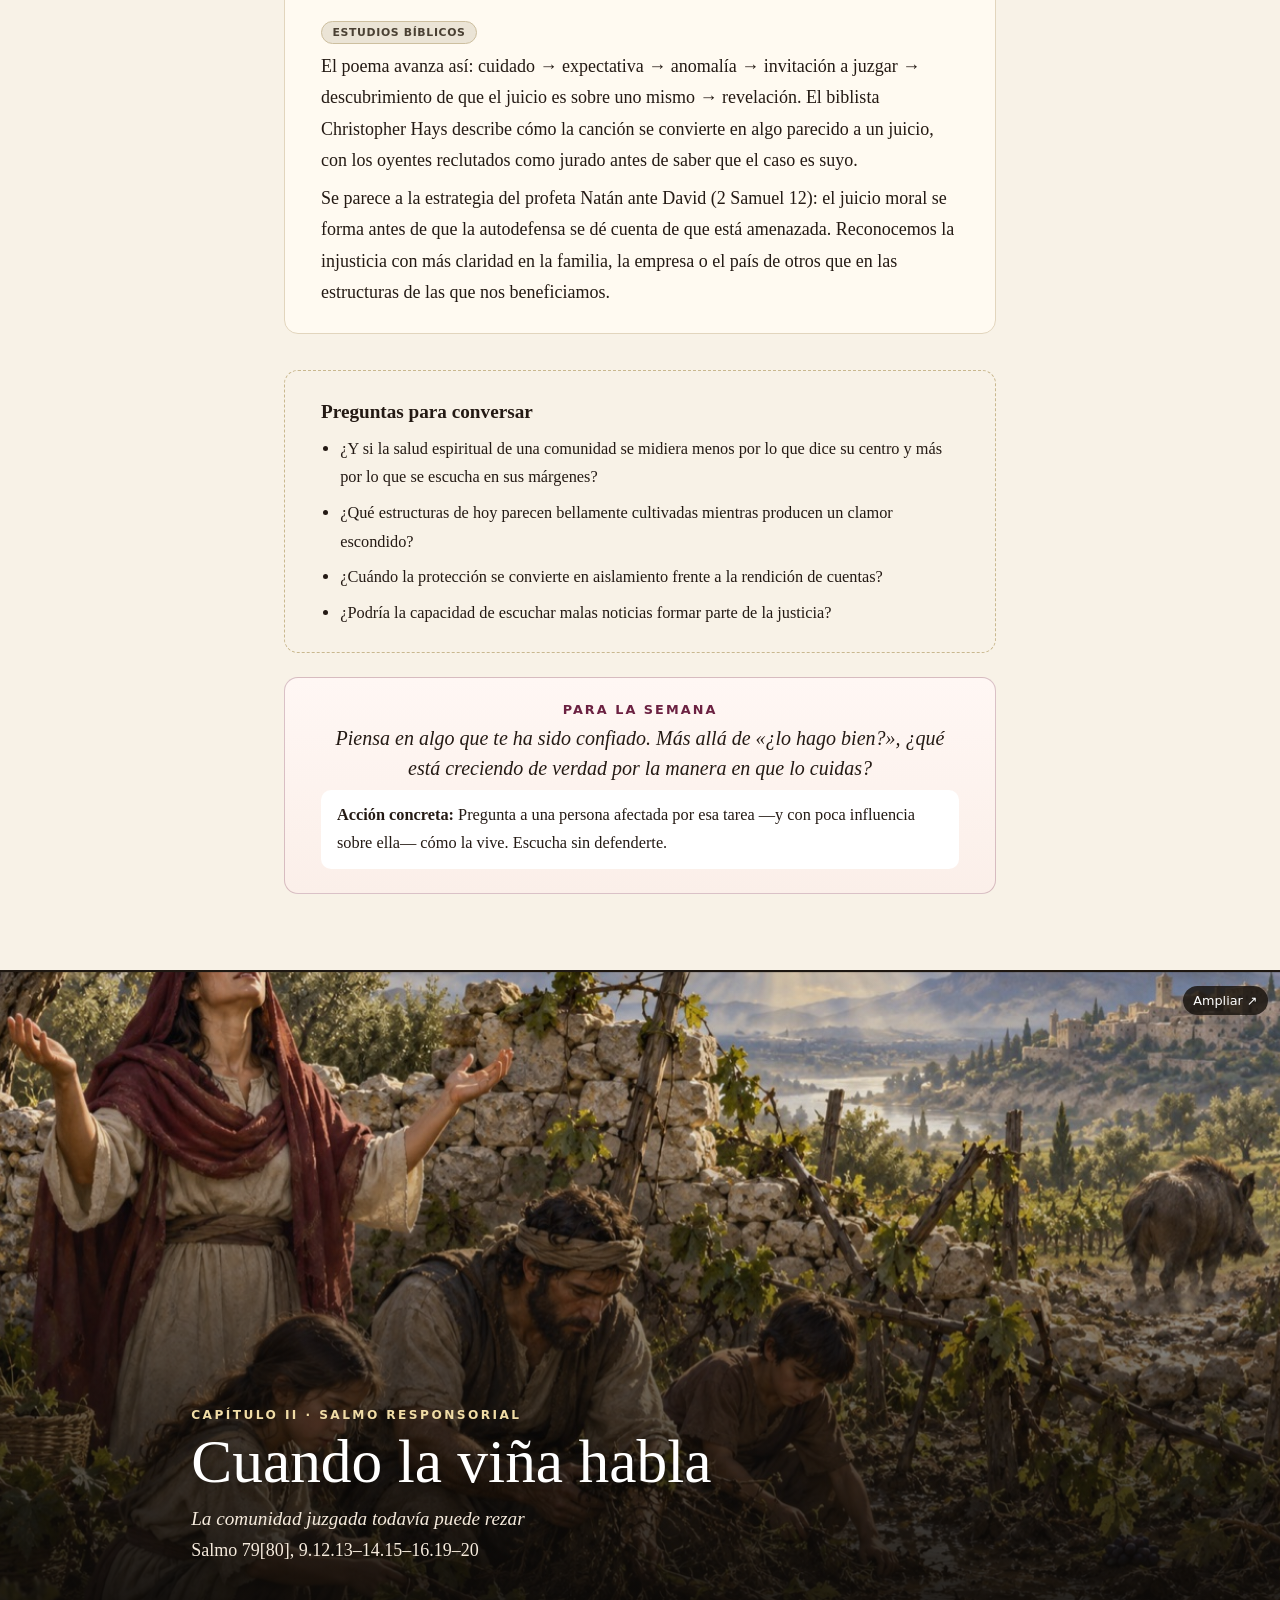
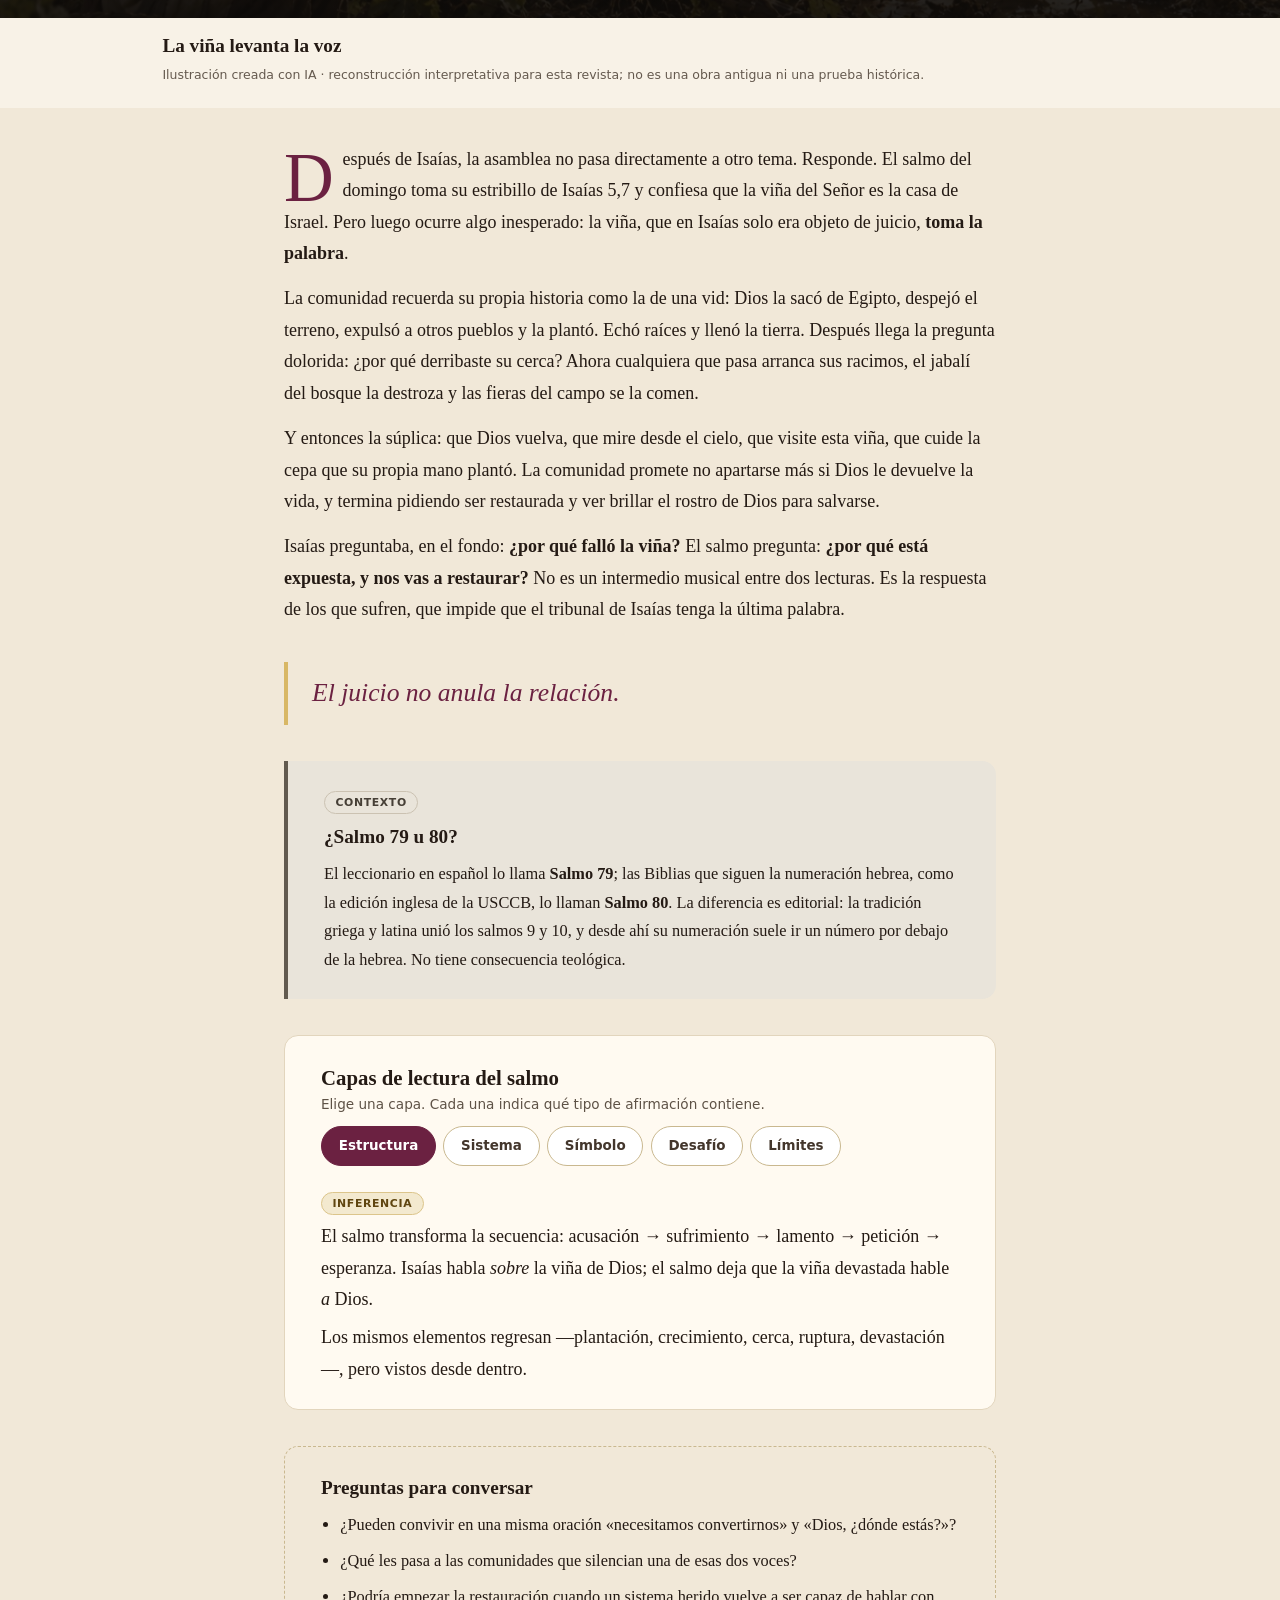
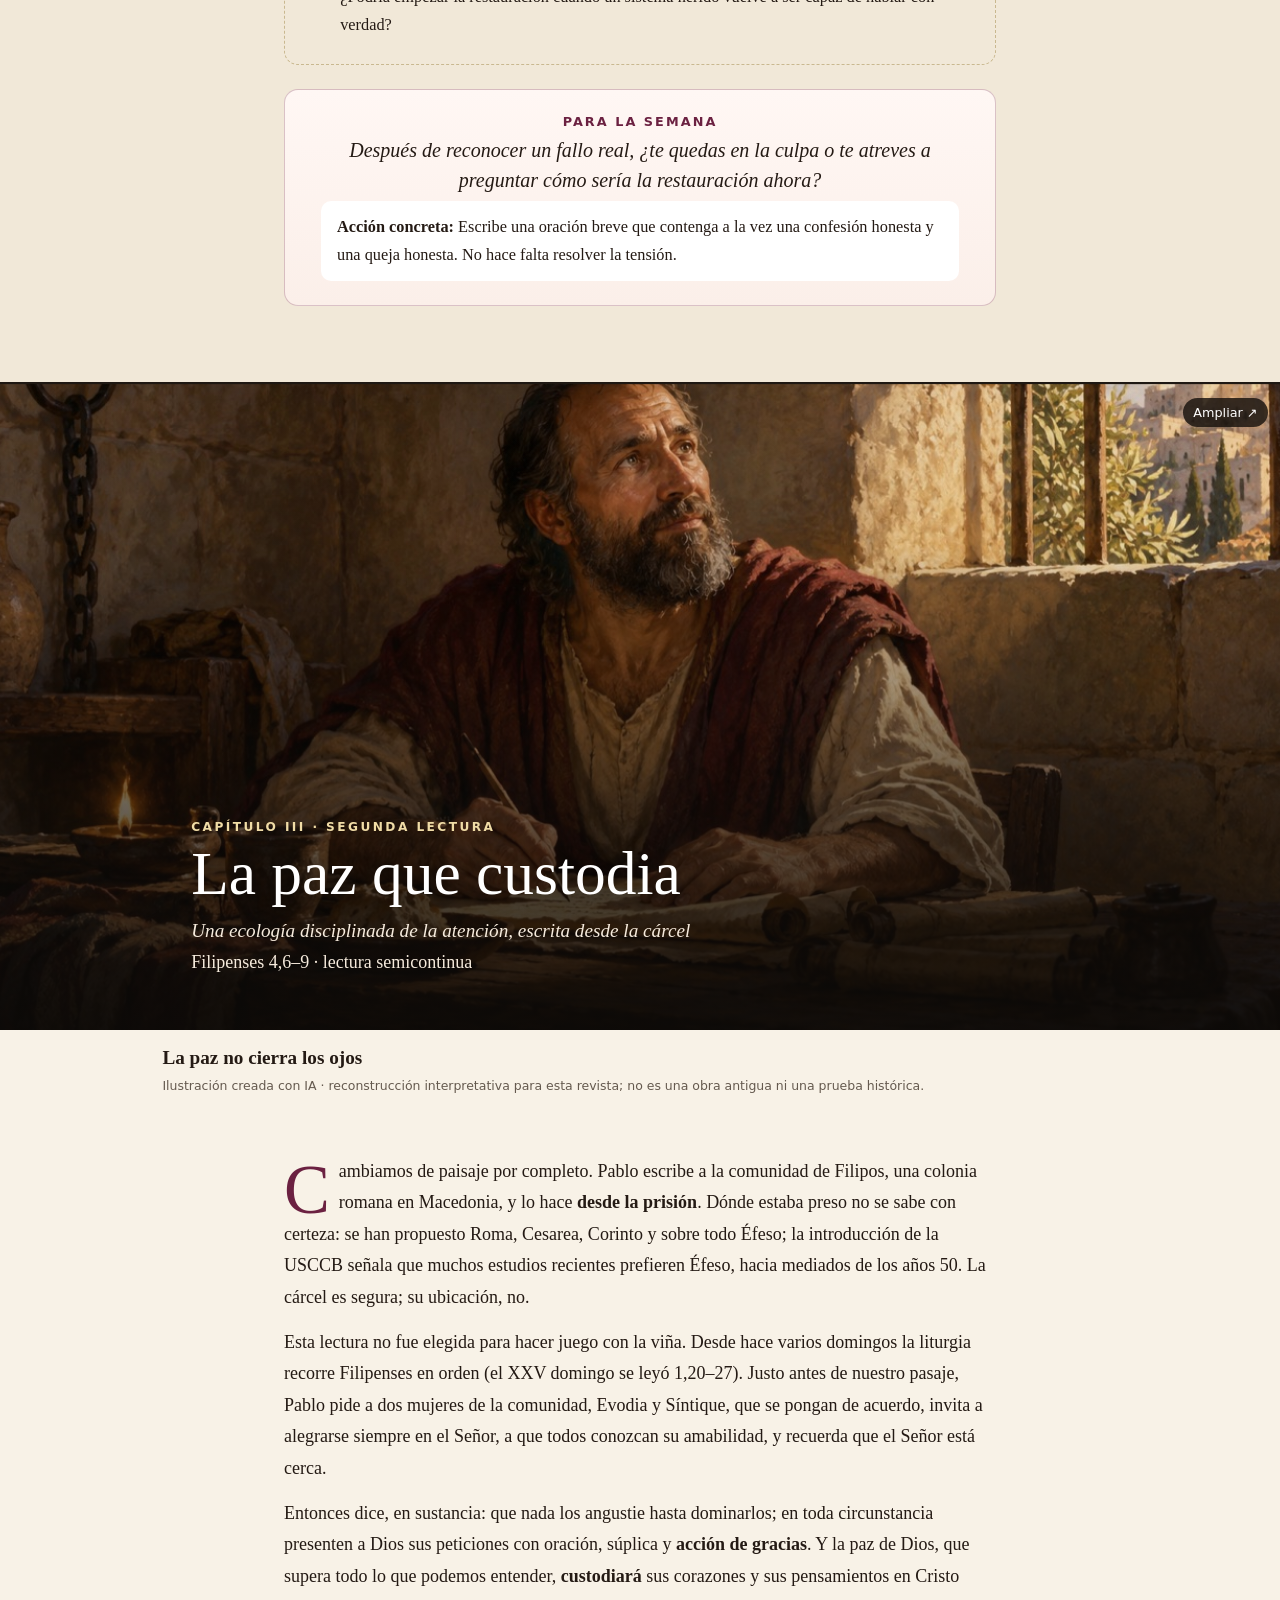
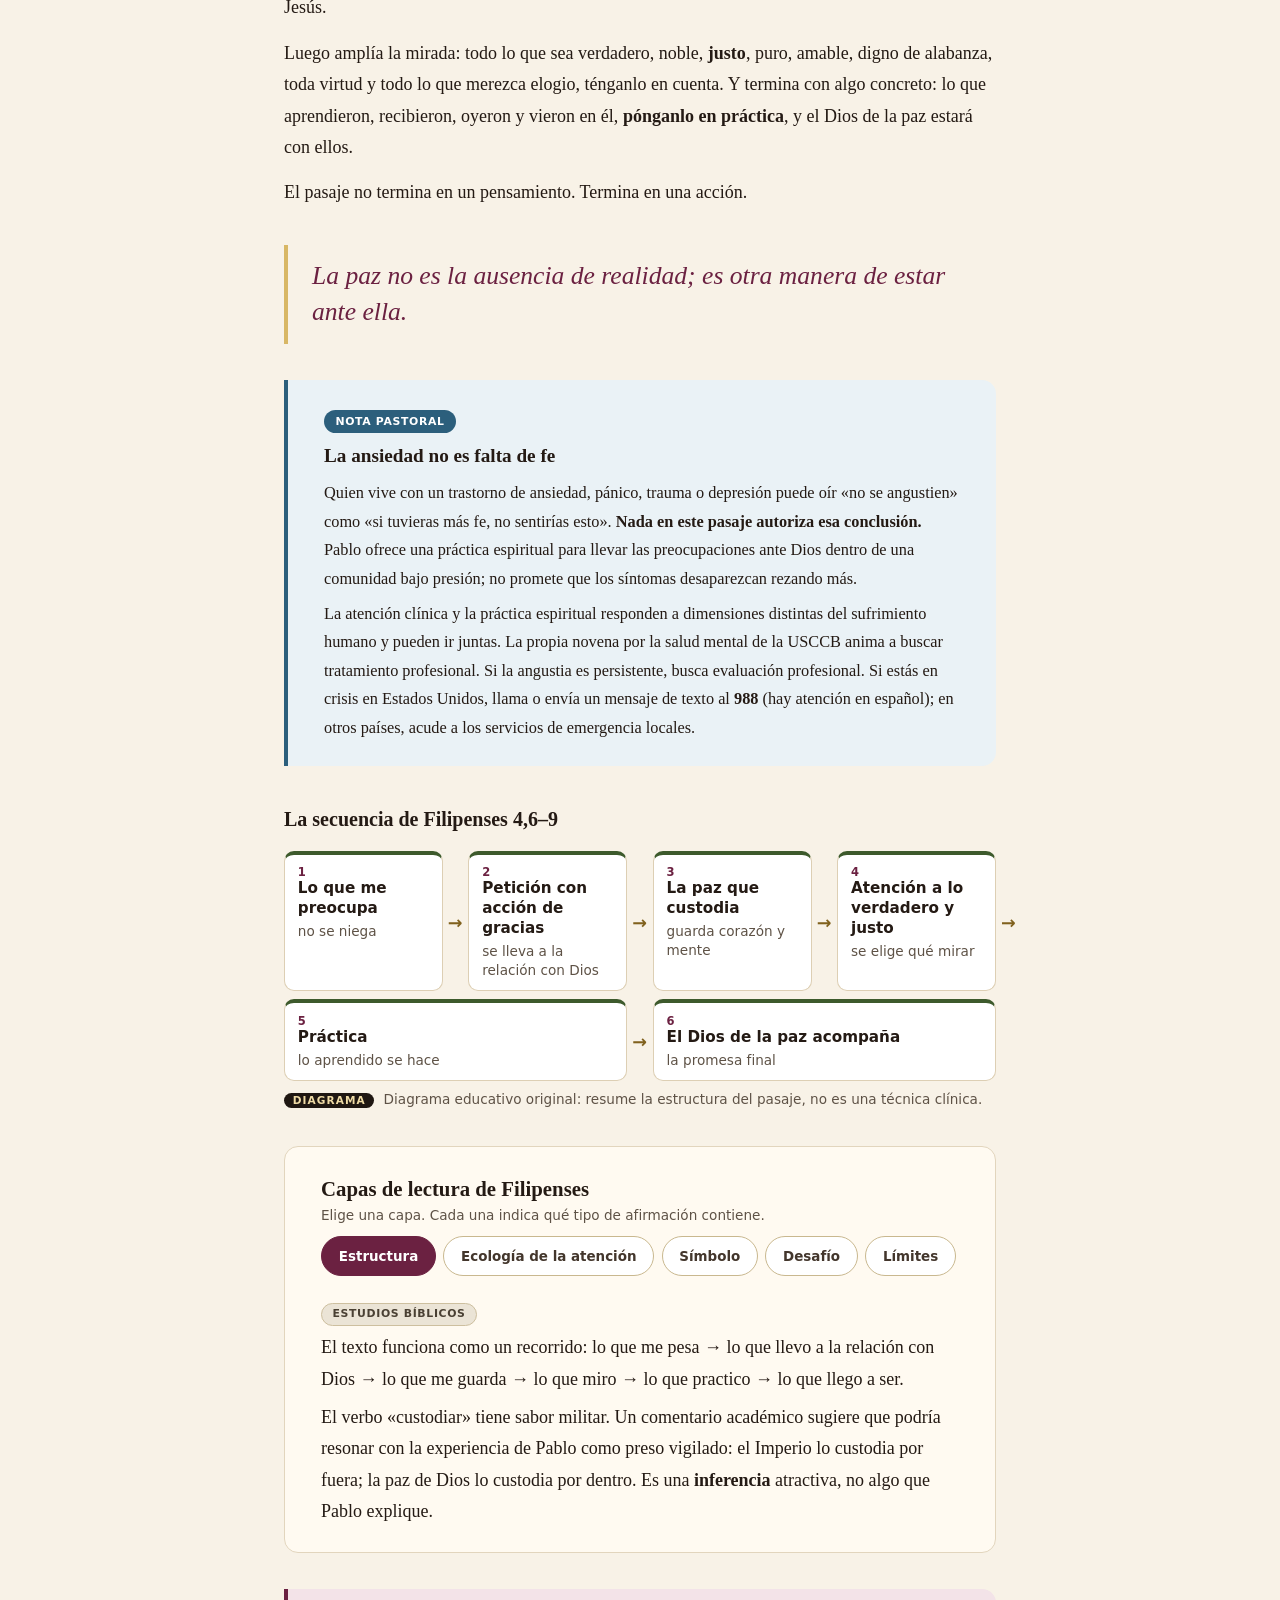
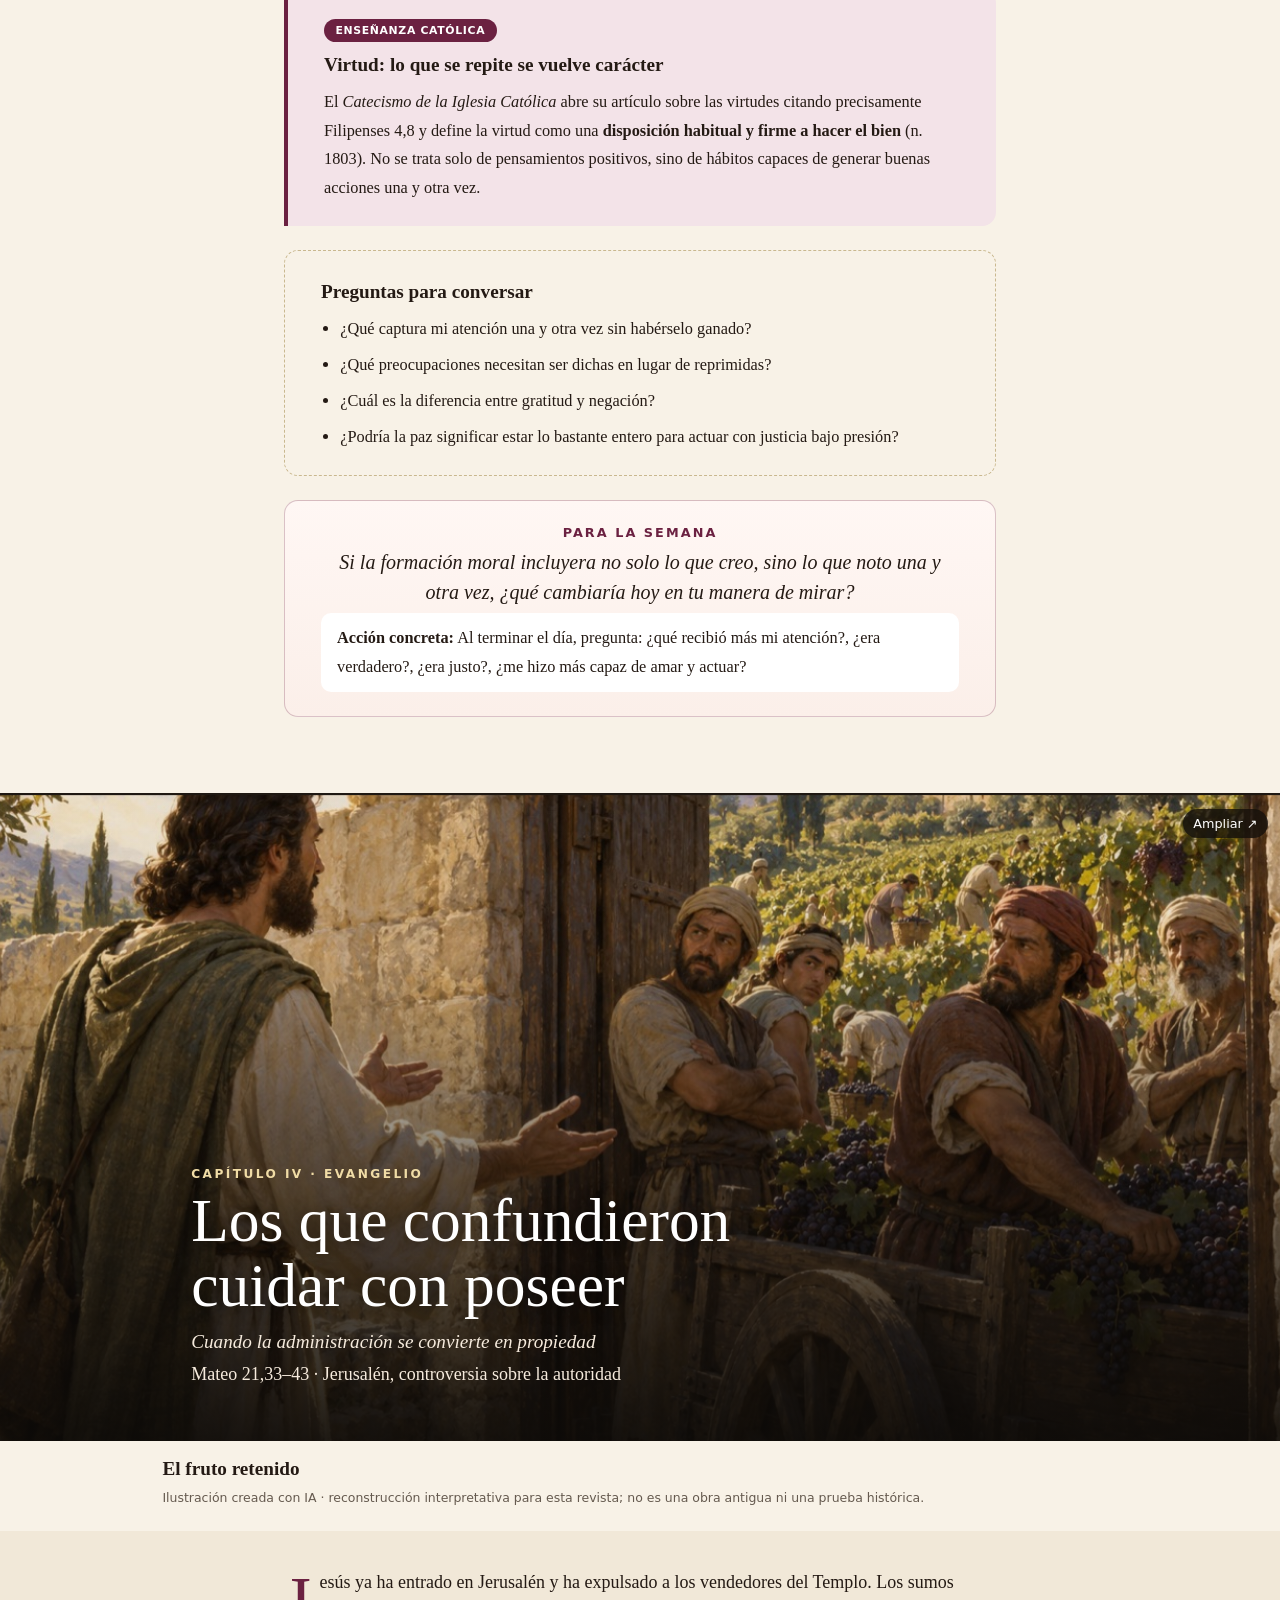
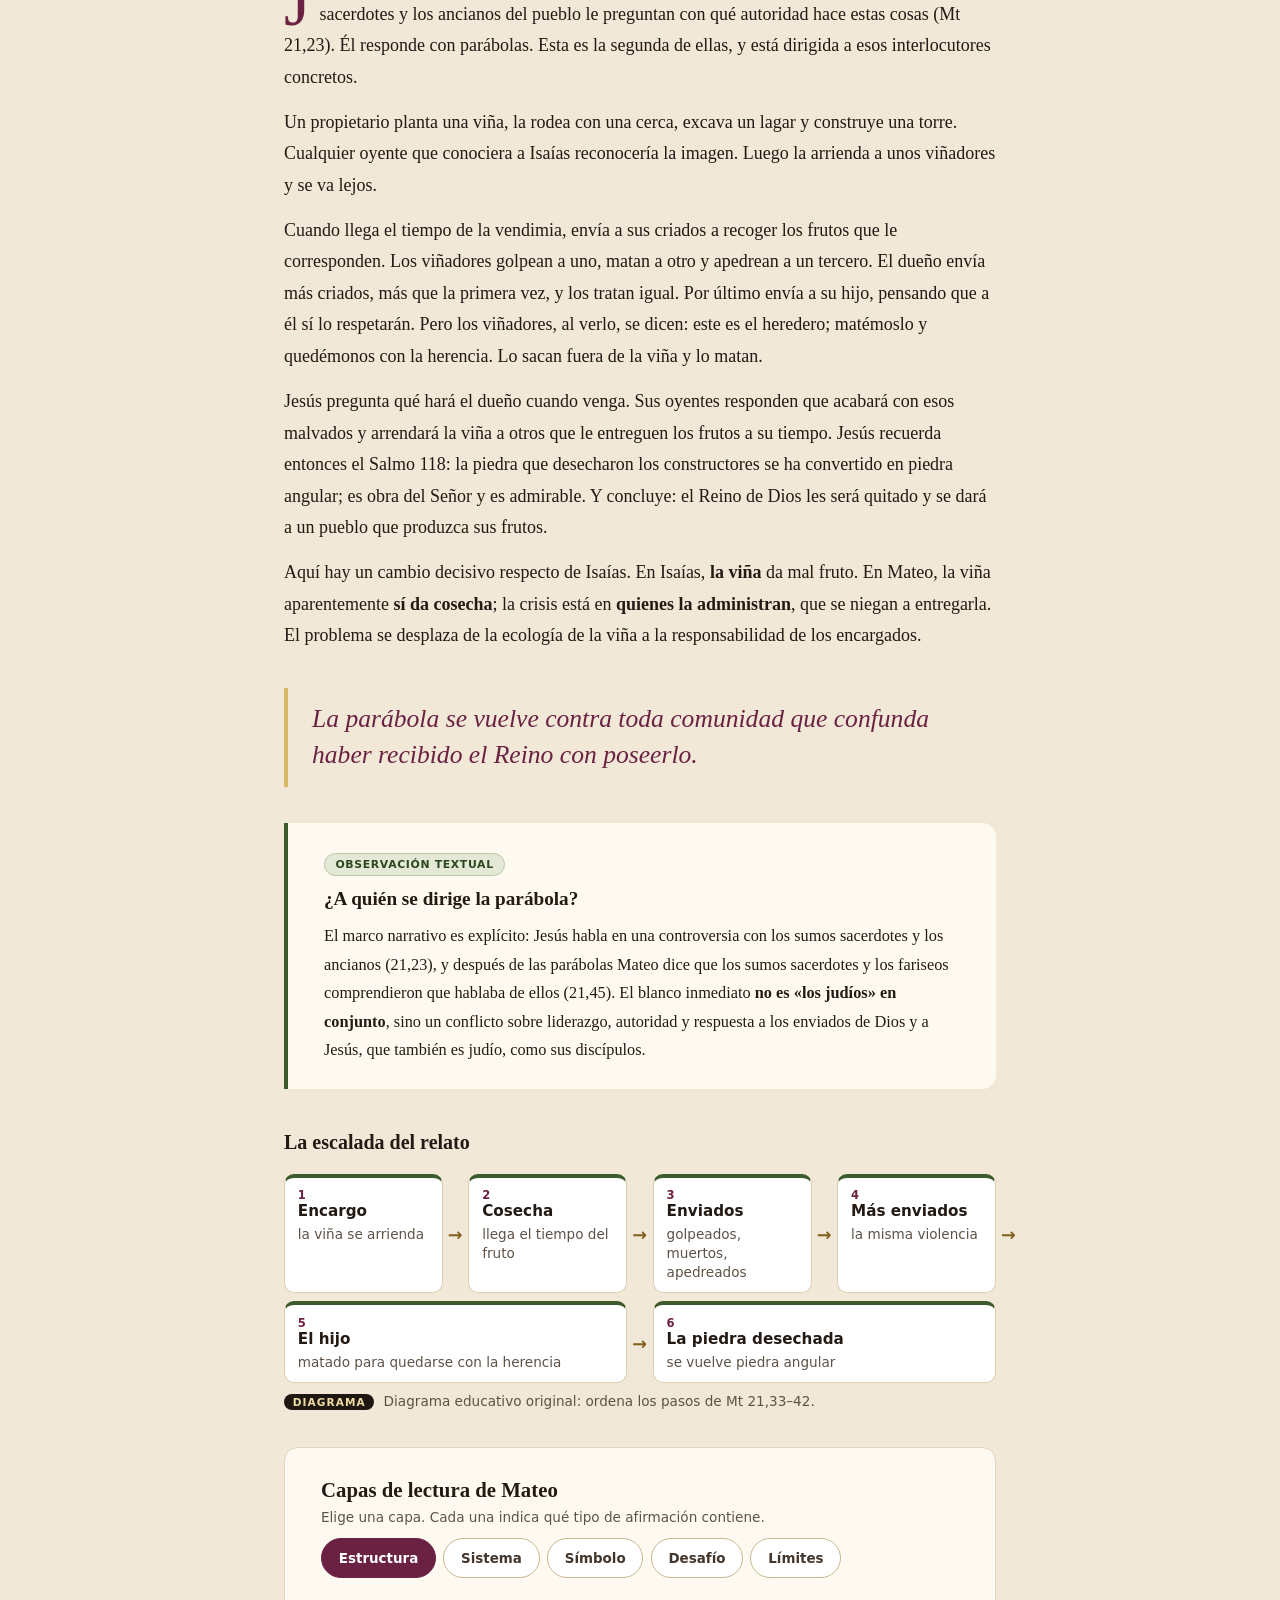
==== commit 8095d988: "Publish reviewed cinematic chapters, sliding gallery, and geographic context" ====
--- a/index.html
+++ b/index.html
@@ -8,6 +8,7 @@
 <meta name="color-scheme" content="light">
 <meta name="referrer" content="strict-origin-when-cross-origin">
 <link rel="stylesheet" href="styles.css">
+<link rel="stylesheet" href="motion.css">
 </head>
 
 <body>
@@ -28,7 +29,8 @@
 <p>Conviene saber cómo se eligieron. En los domingos del Tiempo Ordinario, la primera lectura se escoge para dialogar con el Evangelio y el salmo responde a la primera lectura; la carta del apóstol, en cambio, avanza de forma <em>semicontinua</em> domingo tras domingo y normalmente no fue elegida para coincidir con las otras. Así lo explica el <em>Directorio homilético</em> de la Santa Sede, citando la introducción al Leccionario. Por eso la cadena <strong>Isaías → Salmo → Mateo</strong> es deliberada, mientras que la conexión con <strong>Filipenses</strong> es una resonancia que descubrimos al leer juntos los textos, no una intención de quienes armaron el leccionario.</p>
 <p>Esta revista es un <strong>comentario educativo original</strong> en español. Se apoya en un estudio previo de los textos preparado con ayuda de inteligencia artificial, y sus afirmaciones se han contrastado con fuentes públicas y oficiales enlazadas al final. No es una homilía, no es Escritura y no sustituye la proclamación en la Misa. El texto español del leccionario pertenece a la Conferencia del Episcopado Mexicano y la USCCB lo publica con todos los derechos reservados; por eso aquí <strong>parafraseamos</strong> y te invitamos a leer primero el texto oficial (enlace en las fuentes).</p>
 <p>Cada capítulo empieza por el contexto y la historia, y solo después abre capas de interpretación: superficie, estructura, sistema, símbolo, desafío y límites. Las etiquetas de colores indican qué tipo de afirmación estás leyendo. Las analogías modernas (sistemas, psicología, organizaciones) son herramientas para pensar, no afirmaciones de que los autores bíblicos conocieran esas disciplinas.</p><aside class="legend" aria-labelledby="legend-h"><h3 id="legend-h">Cómo leer las etiquetas</h3><dl><div><dt><span class="ep-tag ep-observacion">Observación textual</span></dt><dd>Lo que se ve en el texto o en la evidencia histórica.</dd></div><div><dt><span class="ep-tag ep-inferencia">Inferencia</span></dt><dd>Una interpretación razonada a partir de lo observado.</dd></div><div><dt><span class="ep-tag ep-ensenanza">Enseñanza católica</span></dt><dd>Lo que enseñan documentos oficiales de la Iglesia católica.</dd></div><div><dt><span class="ep-tag ep-estudios">Estudios bíblicos</span></dt><dd>Lo que proponen biblistas y comentaristas; discutible.</dd></div><div><dt><span class="ep-tag ep-analogia">Analogía moderna</span></dt><dd>Un paralelo moderno de otra disciplina; ilumina, no prueba.</dd></div><div><dt><span class="ep-tag ep-hipotesis">Hipótesis</span></dt><dd>Un modelo explicativo que habría que poner a prueba.</dd></div><div><dt><span class="ep-tag ep-imaginacion">Imaginación</span></dt><dd>Una posibilidad generativa para la oración o la conversación, no un dato.</dd></div></dl></aside><blockquote class="pullquote"><p>Cuando la realidad nos envía un mensaje que no queremos oír, ¿lo recibimos, lo convertimos en oración y acción, o destruimos al mensajero?</p></blockquote></div></section>
-<section id="map" class="section section-alt" aria-labelledby="map-h"><div class="container"><span class="section-label">Mapa interactivo</span><h2 class="section-title" id="map-h">Una viña en tres estados</h2><p class="section-intro">Elige un estado de la viña y abre cada elemento numerado. Cada nota distingue lo que dice el texto bíblico de lo que añade la interpretación simbólica. Los dibujos son diagramas educativos originales, no arte histórico.</p><div class="tabs" data-tabs><div class="tablist" role="tablist" aria-label="Estados de la viña" hidden><button type="button" role="tab" id="map-states-t0" aria-controls="map-states-p0" aria-selected="true" tabindex="0">Isaías: la viña cuidada</button><button type="button" role="tab" id="map-states-t1" aria-controls="map-states-p1" aria-selected="false" tabindex="-1">Salmo: la viña expuesta</button><button type="button" role="tab" id="map-states-t2" aria-controls="map-states-p2" aria-selected="false" tabindex="-1">Mateo: el fruto retenido</button></div>
+<section id="geographic-context" class="section section-alt"><div class="container"><span class="section-label">Contexto geográfico</span><h2 class="section-title">De Jerusalén al Mediterráneo</h2><figure class="geographic-map"><button type="button" class="art-open" data-full-src="images/geografia-lecturas.svg" data-alt="Mapa del Mediterráneo con tierra, mar y costas: Jerusalén, Filipos, Roma y Éfeso. Roma y Éfeso están marcadas como hipótesis para la prisión de Pablo." data-caption="Jerusalén sitúa el contexto de Isaías y Mateo; Filipos, la comunidad destinataria de la carta. Roma y Éfeso son hipótesis para su lugar de redacción; también se propone Cesarea, no señalada aquí. No se reconstruye un viaje ni se fija una localización incierta. Las costas son actuales y generalizadas." aria-label="Ampliar mapa geográfico"><img src="images/geografia-lecturas.svg" alt="Mapa del Mediterráneo con tierra, mar y costas: Jerusalén, Filipos, Roma y Éfeso. Roma y Éfeso están marcadas como hipótesis para la prisión de Pablo." width="1100" height="680" loading="lazy" decoding="async" data-provenance="original"></button><figcaption data-credit-for="images/geografia-lecturas.svg">Jerusalén sitúa el contexto de Isaías y Mateo; Filipos, la comunidad destinataria de la carta. Roma y Éfeso son hipótesis para su lugar de redacción; también se propone Cesarea, no señalada aquí. No se reconstruye un viaje ni se fija una localización incierta. Las costas son actuales y generalizadas. Base: <a href="https://www.naturalearthdata.com/about/terms-of-use/" target="_blank" rel="noopener noreferrer">Natural Earth 1:50m, dominio público</a>. Puntos: Pleiades contributors, CC BY 3.0; adaptación cartográfica original. <a href="https://pleiades.stoa.org/places/687928" target="_blank" rel="noopener noreferrer">Pleiades 687928</a> · <a href="https://pleiades.stoa.org/places/423025" target="_blank" rel="noopener noreferrer">Pleiades 423025</a> · <a href="https://pleiades.stoa.org/places/599612" target="_blank" rel="noopener noreferrer">Pleiades 599612</a> · <a href="https://whc.unesco.org/en/list/1517/" target="_blank" rel="noopener noreferrer">UNESCO: Filipos</a>.</figcaption></figure></div></section>
+<section id="map" class="section section-alt" aria-labelledby="map-h"><div class="container"><span class="section-label">Diagrama simbólico interactivo</span><h2 class="section-title" id="map-h">Una viña en tres estados</h2><p class="section-intro">Elige un estado de la viña y abre cada elemento numerado. Cada nota distingue lo que dice el texto bíblico de lo que añade la interpretación simbólica. Los dibujos son diagramas educativos originales, no arte histórico.</p><div class="tabs" data-tabs><div class="tablist" role="tablist" aria-label="Estados de la viña" hidden><button type="button" role="tab" id="map-states-t0" aria-controls="map-states-p0" aria-selected="true" tabindex="0">Isaías: la viña cuidada</button><button type="button" role="tab" id="map-states-t1" aria-controls="map-states-p1" aria-selected="false" tabindex="-1">Salmo: la viña expuesta</button><button type="button" role="tab" id="map-states-t2" aria-controls="map-states-p2" aria-selected="false" tabindex="-1">Mateo: el fruto retenido</button></div>
 <div class="tabpanel" role="tabpanel" id="map-states-p0" aria-labelledby="map-states-t0" tabindex="0"><h4 class="panel-heading">Isaías: la viña cuidada</h4><div class="state-grid"><figure class="diagram state-figure"><svg class="diagram-svg" focusable="false" xmlns="http://www.w3.org/2000/svg" viewBox="0 0 800 460" role="img" aria-labelledby="dvi-t dvi-d">
 <title id="dvi-t">Diagrama: la viña cuidada de Isaías 5</title>
 <desc id="dvi-d">Diagrama educativo original. Una ladera fértil con hileras de vides dentro de un muro de piedra, una torre de vigilancia, un lagar excavado y un montón de piedras retiradas. Las uvas aparecen pálidas y pequeñas para indicar que el fruto resultó agrio. Los números corresponden a la lista de elementos.</desc>
@@ -186,8 +188,7 @@
 </svg><figcaption><span class="diagram-badge">Diagrama</span> Diagrama educativo original. Las figuras son esquemas; no representan a ningún pueblo ni grupo histórico concreto.</figcaption></figure><ul class="hotspots" aria-label="Elementos numerados del diagrama"><li><details><summary>1 · La viña completa</summary><span class="ep-tag ep-observacion">Observación textual</span><p>Cerca, lagar y torre: Mateo retoma a propósito la imagen de Isaías 5 (Mt 21,33).</p></details></li><li><details><summary>2 · Fruto abundante</summary><span class="ep-tag ep-inferencia">Inferencia</span><p>El relato da por hecho que hay cosecha que entregar. El problema ya no está en las vides.</p></details></li><li><details><summary>3 · Arrendatarios en la puerta</summary><span class="ep-tag ep-observacion">Observación textual</span><p>Los encargados se niegan a entregar el fruto. <em>Interpretación:</em> empiezan a tratar lo confiado como propio.</p></details></li><li><details><summary>4 · Enviados e hijo</summary><span class="ep-tag ep-observacion">Observación textual</span><p>Llegan siervos una y otra vez; son golpeados, apedreados o muertos. Al final llega el hijo.</p></details></li><li><details><summary>5 · Entrega cortada</summary><span class="ep-tag ep-analogia">Analogía moderna</span><p>Como en un canal de comunicación bloqueado, la cosecha no llega a su destino. Analogía moderna, no lenguaje del Evangelio.</p></details></li><li><details><summary>6 · Piedra angular</summary><span class="ep-tag ep-observacion">Observación textual</span><p>Jesús cita el Salmo 118: la piedra que desecharon los constructores se vuelve piedra angular (Mt 21,42).</p></details></li></ul></div></div></div></div></section>
 <div id="chapters">
 <section id="isaias" class="chapter theme-vine" aria-labelledby="isaias-title">
-<div class="chapter-hero"><div class="chapter-hero-text"><span class="chapter-number">Capítulo I · Primera lectura</span><h2 class="chapter-title" id="isaias-title">Una viña cuidada con amor</h2><p class="chapter-subtitle">Todo lo que la viña recibió, y lo contrario de lo que dio</p><p class="source-span">Isaías 5,1–7 · Jerusalén, siglo VIII a. C.</p></div></div>
-<div class="chapter-illustration-wrap"><figure class="ai-illustration"><button type="button" class="art-open" data-full-src="images/ai-vina-isaias.jpg" data-caption="Todo estaba preparado · Ilustración creada con IA · reconstrucción interpretativa para esta revista; no es una obra antigua ni una prueba histórica." aria-label="Ampliar ilustración: Todo estaba preparado"><img src="images/ai-vina-isaias.jpg" srcset="images/ai-vina-isaias-640.jpg 640w, images/ai-vina-isaias.jpg 1280w" sizes="(max-width: 700px) 100vw, 1100px" width="1280" height="853" alt="Un viñador retira piedras de una ladera junto a vides plantadas, una torre y un lagar; observa un racimo de uvas pequeñas." loading="lazy" decoding="async" data-provenance="ai-illustration"><span class="illustration-zoom" aria-hidden="true">Ampliar ↗</span></button><figcaption><strong>Todo estaba preparado</strong><span class="ai-credit" data-credit-for="images/ai-vina-isaias.jpg">Ilustración creada con IA · reconstrucción interpretativa para esta revista; no es una obra antigua ni una prueba histórica.</span></figcaption></figure></div>
+<figure class="cinematic-chapter ai-illustration"><div class="chapter-stage"><button type="button" class="art-open" data-full-src="images/ai-vina-isaias.jpg" data-caption="Todo estaba preparado · Ilustración creada con IA · reconstrucción interpretativa para esta revista; no es una obra antigua ni una prueba histórica." aria-label="Ampliar ilustración: Todo estaba preparado"><img src="images/ai-vina-isaias.jpg" srcset="images/ai-vina-isaias-640.jpg 640w, images/ai-vina-isaias.jpg 1280w" sizes="(max-width: 700px) 100vw, 1100px" width="1280" height="853" alt="Un viñador retira piedras de una ladera junto a vides plantadas, una torre y un lagar; observa un racimo de uvas pequeñas." loading="lazy" decoding="async" data-provenance="ai-illustration"><span class="illustration-zoom" aria-hidden="true">Ampliar ↗</span></button><div class="chapter-hero-text"><span class="chapter-number">Capítulo I · Primera lectura</span><h2 class="chapter-title" id="isaias-title">Una viña cuidada con amor</h2><p class="chapter-subtitle">Todo lo que la viña recibió, y lo contrario de lo que dio</p><p class="source-span">Isaías 5,1–7 · Jerusalén, siglo VIII a. C.</p></div></div><figcaption><strong>Todo estaba preparado</strong><span class="ai-credit" data-credit-for="images/ai-vina-isaias.jpg">Ilustración creada con IA · reconstrucción interpretativa para esta revista; no es una obra antigua ni una prueba histórica.</span></figcaption></figure>
 <div class="container narrow chapter-body">
 <div class="narrative">
 <p><span class="dropcap" aria-hidden="true">I</span><span class="visually-hidden">I</span>saías habla en Jerusalén durante la segunda mitad del siglo VIII antes de Cristo, mientras el imperio asirio redibuja el mapa de Israel y de Judá. La introducción de la Biblia de la USCCB sitúa su vocación hacia el año 742 a. C. y su ministerio hasta la crisis del asedio de Senaquerib, en 701. Pero este pasaje no empieza con política: empieza con una canción.</p>
@@ -216,8 +217,7 @@
 <aside class="callout reflection"><h3>Para la semana</h3><p>Piensa en algo que te ha sido confiado. Más allá de «¿lo hago bien?», ¿qué está creciendo de verdad por la manera en que lo cuidas?</p><p class="reflection-action"><strong>Acción concreta:</strong> Pregunta a una persona afectada por esa tarea —y con poca influencia sobre ella— cómo la vive. Escucha sin defenderte.</p></aside>
 </div></section>
 <section id="salmo" class="chapter theme-stone" aria-labelledby="salmo-title">
-<div class="chapter-hero"><div class="chapter-hero-text"><span class="chapter-number">Capítulo II · Salmo responsorial</span><h2 class="chapter-title" id="salmo-title">Cuando la viña habla</h2><p class="chapter-subtitle">La comunidad juzgada todavía puede rezar</p><p class="source-span">Salmo 79[80], 9.12.13–14.15–16.19–20</p></div></div>
-<div class="chapter-illustration-wrap"><figure class="ai-illustration"><button type="button" class="art-open" data-full-src="images/ai-vina-salmo.jpg" data-caption="La viña levanta la voz · Ilustración creada con IA · reconstrucción interpretativa para esta revista; no es una obra antigua ni una prueba histórica." aria-label="Ampliar ilustración: La viña levanta la voz"><img src="images/ai-vina-salmo.jpg" srcset="images/ai-vina-salmo-640.jpg 640w, images/ai-vina-salmo.jpg 1280w" sizes="(max-width: 700px) 100vw, 1100px" width="1280" height="853" alt="Una familia contempla una cerca de piedra caída y vides dañadas; una mujer eleva las manos hacia la luz de la mañana." loading="lazy" decoding="async" data-provenance="ai-illustration"><span class="illustration-zoom" aria-hidden="true">Ampliar ↗</span></button><figcaption><strong>La viña levanta la voz</strong><span class="ai-credit" data-credit-for="images/ai-vina-salmo.jpg">Ilustración creada con IA · reconstrucción interpretativa para esta revista; no es una obra antigua ni una prueba histórica.</span></figcaption></figure></div>
+<figure class="cinematic-chapter ai-illustration"><div class="chapter-stage"><button type="button" class="art-open" data-full-src="images/ai-vina-salmo.jpg" data-caption="La viña levanta la voz · Ilustración creada con IA · reconstrucción interpretativa para esta revista; no es una obra antigua ni una prueba histórica." aria-label="Ampliar ilustración: La viña levanta la voz"><img src="images/ai-vina-salmo.jpg" srcset="images/ai-vina-salmo-640.jpg 640w, images/ai-vina-salmo.jpg 1280w" sizes="(max-width: 700px) 100vw, 1100px" width="1280" height="853" alt="Una familia contempla una cerca de piedra caída y vides dañadas; una mujer eleva las manos hacia la luz de la mañana." loading="lazy" decoding="async" data-provenance="ai-illustration"><span class="illustration-zoom" aria-hidden="true">Ampliar ↗</span></button><div class="chapter-hero-text"><span class="chapter-number">Capítulo II · Salmo responsorial</span><h2 class="chapter-title" id="salmo-title">Cuando la viña habla</h2><p class="chapter-subtitle">La comunidad juzgada todavía puede rezar</p><p class="source-span">Salmo 79[80], 9.12.13–14.15–16.19–20</p></div></div><figcaption><strong>La viña levanta la voz</strong><span class="ai-credit" data-credit-for="images/ai-vina-salmo.jpg">Ilustración creada con IA · reconstrucción interpretativa para esta revista; no es una obra antigua ni una prueba histórica.</span></figcaption></figure>
 <div class="container narrow chapter-body">
 <div class="narrative">
 <p><span class="dropcap" aria-hidden="true">D</span><span class="visually-hidden">D</span>espués de Isaías, la asamblea no pasa directamente a otro tema. Responde. El salmo del domingo toma su estribillo de Isaías 5,7 y confiesa que la viña del Señor es la casa de Israel. Pero luego ocurre algo inesperado: la viña, que en Isaías solo era objeto de juicio, <strong>toma la palabra</strong>.</p>
@@ -243,8 +243,7 @@
 <aside class="callout reflection"><h3>Para la semana</h3><p>Después de reconocer un fallo real, ¿te quedas en la culpa o te atreves a preguntar cómo sería la restauración ahora?</p><p class="reflection-action"><strong>Acción concreta:</strong> Escribe una oración breve que contenga a la vez una confesión honesta y una queja honesta. No hace falta resolver la tensión.</p></aside>
 </div></section>
 <section id="filipenses" class="chapter theme-gold" aria-labelledby="filipenses-title">
-<div class="chapter-hero"><div class="chapter-hero-text"><span class="chapter-number">Capítulo III · Segunda lectura</span><h2 class="chapter-title" id="filipenses-title">La paz que custodia</h2><p class="chapter-subtitle">Una ecología disciplinada de la atención, escrita desde la cárcel</p><p class="source-span">Filipenses 4,6–9 · lectura semicontinua</p></div></div>
-<div class="chapter-illustration-wrap"><figure class="ai-illustration"><button type="button" class="art-open" data-full-src="images/ai-vina-filipenses.jpg" data-caption="La paz no cierra los ojos · Ilustración creada con IA · reconstrucción interpretativa para esta revista; no es una obra antigua ni una prueba histórica." aria-label="Ampliar ilustración: La paz no cierra los ojos"><img src="images/ai-vina-filipenses.jpg" srcset="images/ai-vina-filipenses-640.jpg 640w, images/ai-vina-filipenses.jpg 1280w" sizes="(max-width: 700px) 100vw, 1100px" width="1280" height="853" alt="Un hombre escribe junto a una lámpara en una habitación austera; la luz de una ventana ilumina el manuscrito, pan y una copa." loading="lazy" decoding="async" data-provenance="ai-illustration"><span class="illustration-zoom" aria-hidden="true">Ampliar ↗</span></button><figcaption><strong>La paz no cierra los ojos</strong><span class="ai-credit" data-credit-for="images/ai-vina-filipenses.jpg">Ilustración creada con IA · reconstrucción interpretativa para esta revista; no es una obra antigua ni una prueba histórica.</span></figcaption></figure></div>
+<figure class="cinematic-chapter ai-illustration"><div class="chapter-stage"><button type="button" class="art-open" data-full-src="images/ai-vina-filipenses.jpg" data-caption="La paz no cierra los ojos · Ilustración creada con IA · reconstrucción interpretativa para esta revista; no es una obra antigua ni una prueba histórica." aria-label="Ampliar ilustración: La paz no cierra los ojos"><img src="images/ai-vina-filipenses.jpg" srcset="images/ai-vina-filipenses-640.jpg 640w, images/ai-vina-filipenses.jpg 1280w" sizes="(max-width: 700px) 100vw, 1100px" width="1280" height="853" alt="Un hombre escribe junto a una lámpara en una habitación austera; la luz de una ventana ilumina el manuscrito, pan y una copa." loading="lazy" decoding="async" data-provenance="ai-illustration"><span class="illustration-zoom" aria-hidden="true">Ampliar ↗</span></button><div class="chapter-hero-text"><span class="chapter-number">Capítulo III · Segunda lectura</span><h2 class="chapter-title" id="filipenses-title">La paz que custodia</h2><p class="chapter-subtitle">Una ecología disciplinada de la atención, escrita desde la cárcel</p><p class="source-span">Filipenses 4,6–9 · lectura semicontinua</p></div></div><figcaption><strong>La paz no cierra los ojos</strong><span class="ai-credit" data-credit-for="images/ai-vina-filipenses.jpg">Ilustración creada con IA · reconstrucción interpretativa para esta revista; no es una obra antigua ni una prueba histórica.</span></figcaption></figure>
 <div class="container narrow chapter-body">
 <div class="narrative">
 <p><span class="dropcap" aria-hidden="true">C</span><span class="visually-hidden">C</span>ambiamos de paisaje por completo. Pablo escribe a la comunidad de Filipos, una colonia romana en Macedonia, y lo hace <strong>desde la prisión</strong>. Dónde estaba preso no se sabe con certeza: se han propuesto Roma, Cesarea, Corinto y sobre todo Éfeso; la introducción de la USCCB señala que muchos estudios recientes prefieren Éfeso, hacia mediados de los años 50. La cárcel es segura; su ubicación, no.</p>
@@ -276,8 +275,7 @@
 <aside class="callout reflection"><h3>Para la semana</h3><p>Si la formación moral incluyera no solo lo que creo, sino lo que noto una y otra vez, ¿qué cambiaría hoy en tu manera de mirar?</p><p class="reflection-action"><strong>Acción concreta:</strong> Al terminar el día, pregunta: ¿qué recibió más mi atención?, ¿era verdadero?, ¿era justo?, ¿me hizo más capaz de amar y actuar?</p></aside>
 </div></section>
 <section id="mateo" class="chapter theme-wine" aria-labelledby="mateo-title">
-<div class="chapter-hero"><div class="chapter-hero-text"><span class="chapter-number">Capítulo IV · Evangelio</span><h2 class="chapter-title" id="mateo-title">Los que confundieron cuidar con poseer</h2><p class="chapter-subtitle">Cuando la administración se convierte en propiedad</p><p class="source-span">Mateo 21,33–43 · Jerusalén, controversia sobre la autoridad</p></div></div>
-<div class="chapter-illustration-wrap"><figure class="ai-illustration"><button type="button" class="art-open" data-full-src="images/ai-vina-mateo.jpg" data-caption="El fruto retenido · Ilustración creada con IA · reconstrucción interpretativa para esta revista; no es una obra antigua ni una prueba histórica." aria-label="Ampliar ilustración: El fruto retenido"><img src="images/ai-vina-mateo.jpg" srcset="images/ai-vina-mateo-640.jpg 640w, images/ai-vina-mateo.jpg 1280w" sizes="(max-width: 700px) 100vw, 1100px" width="1280" height="853" alt="Un enviado con las manos abiertas espera ante una viña; los arrendatarios detienen un carro cargado de uvas en la puerta." loading="lazy" decoding="async" data-provenance="ai-illustration"><span class="illustration-zoom" aria-hidden="true">Ampliar ↗</span></button><figcaption><strong>El fruto retenido</strong><span class="ai-credit" data-credit-for="images/ai-vina-mateo.jpg">Ilustración creada con IA · reconstrucción interpretativa para esta revista; no es una obra antigua ni una prueba histórica.</span></figcaption></figure></div>
+<figure class="cinematic-chapter ai-illustration"><div class="chapter-stage"><button type="button" class="art-open" data-full-src="images/ai-vina-mateo.jpg" data-caption="El fruto retenido · Ilustración creada con IA · reconstrucción interpretativa para esta revista; no es una obra antigua ni una prueba histórica." aria-label="Ampliar ilustración: El fruto retenido"><img src="images/ai-vina-mateo.jpg" srcset="images/ai-vina-mateo-640.jpg 640w, images/ai-vina-mateo.jpg 1280w" sizes="(max-width: 700px) 100vw, 1100px" width="1280" height="853" alt="Un enviado con las manos abiertas espera ante una viña; los arrendatarios detienen un carro cargado de uvas en la puerta." loading="lazy" decoding="async" data-provenance="ai-illustration"><span class="illustration-zoom" aria-hidden="true">Ampliar ↗</span></button><div class="chapter-hero-text"><span class="chapter-number">Capítulo IV · Evangelio</span><h2 class="chapter-title" id="mateo-title">Los que confundieron cuidar con poseer</h2><p class="chapter-subtitle">Cuando la administración se convierte en propiedad</p><p class="source-span">Mateo 21,33–43 · Jerusalén, controversia sobre la autoridad</p></div></div><figcaption><strong>El fruto retenido</strong><span class="ai-credit" data-credit-for="images/ai-vina-mateo.jpg">Ilustración creada con IA · reconstrucción interpretativa para esta revista; no es una obra antigua ni una prueba histórica.</span></figcaption></figure>
 <div class="container narrow chapter-body">
 <div class="narrative">
 <p><span class="dropcap" aria-hidden="true">J</span><span class="visually-hidden">J</span>esús ya ha entrado en Jerusalén y ha expulsado a los vendedores del Templo. Los sumos sacerdotes y los ancianos del pueblo le preguntan con qué autoridad hace estas cosas (Mt 21,23). Él responde con parábolas. Esta es la segunda de ellas, y está dirigida a esos interlocutores concretos.</p>
@@ -306,8 +304,7 @@
 <aside class="callout reflection"><h3>Para la semana</h3><p>¿Qué te ha sido confiado que, sin darte cuenta, empezaste a tratar como tuyo?</p><p class="reflection-action"><strong>Acción concreta:</strong> Cuando llegue una crítica, escribe tres frases: ¿qué se afirma?, ¿qué parte podría ser verdad?, ¿qué haría distinto si aunque fuera un 10 % fuera cierto?</p></aside>
 </div></section>
 <section id="israel" class="chapter theme-stone" aria-labelledby="israel-title">
-<div class="chapter-hero"><div class="chapter-hero-text"><span class="chapter-number">Capítulo V · Salvaguarda</span><h2 class="chapter-title" id="israel-title">¿Reemplazó la Iglesia a Israel?</h2><p class="chapter-subtitle">Por qué «los judíos rechazaron a Jesús» no es una lectura católica aceptable</p><p class="source-span">Mateo 21,43 a la luz de la enseñanza de la Iglesia</p></div></div>
-<div class="chapter-illustration-wrap"><figure class="ai-illustration"><button type="button" class="art-open" data-full-src="images/ai-vina-israel.jpg" data-caption="Una raíz viva · Ilustración creada con IA · metáfora visual de continuidad y cuidado; no representa un acontecimiento histórico." aria-label="Ampliar ilustración: Una raíz viva"><img src="images/ai-vina-israel.jpg" srcset="images/ai-vina-israel-640.jpg 640w, images/ai-vina-israel.jpg 1280w" sizes="(max-width: 700px) 100vw, 1100px" width="1280" height="853" alt="Un olivo antiguo de raíces profundas sostiene ramas viejas y nuevas; varias personas cuidan la tierra alrededor sin cortar el tronco." loading="lazy" decoding="async" data-provenance="ai-illustration"><span class="illustration-zoom" aria-hidden="true">Ampliar ↗</span></button><figcaption><strong>Una raíz viva</strong><span class="ai-credit" data-credit-for="images/ai-vina-israel.jpg">Ilustración creada con IA · metáfora visual de continuidad y cuidado; no representa un acontecimiento histórico.</span></figcaption></figure></div>
+<figure class="cinematic-chapter ai-illustration"><div class="chapter-stage"><button type="button" class="art-open" data-full-src="images/ai-vina-israel.jpg" data-caption="Una raíz viva · Ilustración creada con IA · metáfora visual de continuidad y cuidado; no representa un acontecimiento histórico." aria-label="Ampliar ilustración: Una raíz viva"><img src="images/ai-vina-israel.jpg" srcset="images/ai-vina-israel-640.jpg 640w, images/ai-vina-israel.jpg 1280w" sizes="(max-width: 700px) 100vw, 1100px" width="1280" height="853" alt="Un olivo antiguo de raíces profundas sostiene ramas viejas y nuevas; varias personas cuidan la tierra alrededor sin cortar el tronco." loading="lazy" decoding="async" data-provenance="ai-illustration"><span class="illustration-zoom" aria-hidden="true">Ampliar ↗</span></button><div class="chapter-hero-text"><span class="chapter-number">Capítulo V · Salvaguarda</span><h2 class="chapter-title" id="israel-title">¿Reemplazó la Iglesia a Israel?</h2><p class="chapter-subtitle">Por qué «los judíos rechazaron a Jesús» no es una lectura católica aceptable</p><p class="source-span">Mateo 21,43 a la luz de la enseñanza de la Iglesia</p></div></div><figcaption><strong>Una raíz viva</strong><span class="ai-credit" data-credit-for="images/ai-vina-israel.jpg">Ilustración creada con IA · metáfora visual de continuidad y cuidado; no representa un acontecimiento histórico.</span></figcaption></figure>
 <div class="container narrow chapter-body">
 <div class="narrative">
 <p><span class="dropcap" aria-hidden="true">D</span><span class="visually-hidden">D</span>urante siglos, algunos cristianos convirtieron esta parábola en un argumento simple: Israel rechazó a Cristo, Dios rechazó a Israel y la Iglesia ocupó su lugar. Esa lectura alimentó desprecio y violencia contra el pueblo judío. Hay que nombrarla con claridad porque todavía aparece, a veces sin malicia, en catequesis y predicaciones.</p>
@@ -327,8 +324,7 @@
 <aside class="callout reflection"><h3>Para la semana</h3><p>Cuando al comentar Mateo 21 aparece la expresión «esa gente», ¿qué pasaría si te detuvieras y preguntaras quién está encargado de algo ahora?</p><p class="reflection-action"><strong>Acción concreta:</strong> Si enseñas o comentas este Evangelio, revisa tus frases con la tabla de arriba antes de hablar.</p></aside>
 </div></section>
 <section id="fruto" class="chapter theme-vine" aria-labelledby="fruto-title">
-<div class="chapter-hero"><div class="chapter-hero-text"><span class="chapter-number">Capítulo VI · Síntesis</span><h2 class="chapter-title" id="fruto-title">¿Qué fruto estamos produciendo?</h2><p class="chapter-subtitle">Una arquitectura común, sin forzar las lecturas</p><p class="source-span">Las cuatro lecturas juntas</p></div></div>
-<div class="chapter-illustration-wrap"><figure class="ai-illustration"><button type="button" class="art-open" data-full-src="images/ai-vina-fruto.jpg" data-caption="El fruto se comparte · Ilustración creada con IA · escena interpretativa sobre justicia, hospitalidad y fruto compartido." aria-label="Ampliar ilustración: El fruto se comparte"><img src="images/ai-vina-fruto.jpg" srcset="images/ai-vina-fruto-640.jpg 640w, images/ai-vina-fruto.jpg 1280w" sizes="(max-width: 700px) 100vw, 1100px" width="1280" height="853" alt="En una mesa al aire libre, varias personas reparten uvas, pan y agua y acercan una silla a un recién llegado." loading="lazy" decoding="async" data-provenance="ai-illustration"><span class="illustration-zoom" aria-hidden="true">Ampliar ↗</span></button><figcaption><strong>El fruto se comparte</strong><span class="ai-credit" data-credit-for="images/ai-vina-fruto.jpg">Ilustración creada con IA · escena interpretativa sobre justicia, hospitalidad y fruto compartido.</span></figcaption></figure></div>
+<figure class="cinematic-chapter ai-illustration"><div class="chapter-stage"><button type="button" class="art-open" data-full-src="images/ai-vina-fruto.jpg" data-caption="El fruto se comparte · Ilustración creada con IA · escena interpretativa sobre justicia, hospitalidad y fruto compartido." aria-label="Ampliar ilustración: El fruto se comparte"><img src="images/ai-vina-fruto.jpg" srcset="images/ai-vina-fruto-640.jpg 640w, images/ai-vina-fruto.jpg 1280w" sizes="(max-width: 700px) 100vw, 1100px" width="1280" height="853" alt="En una mesa al aire libre, varias personas reparten uvas, pan y agua y acercan una silla a un recién llegado." loading="lazy" decoding="async" data-provenance="ai-illustration"><span class="illustration-zoom" aria-hidden="true">Ampliar ↗</span></button><div class="chapter-hero-text"><span class="chapter-number">Capítulo VI · Síntesis</span><h2 class="chapter-title" id="fruto-title">¿Qué fruto estamos produciendo?</h2><p class="chapter-subtitle">Una arquitectura común, sin forzar las lecturas</p><p class="source-span">Las cuatro lecturas juntas</p></div></div><figcaption><strong>El fruto se comparte</strong><span class="ai-credit" data-credit-for="images/ai-vina-fruto.jpg">Ilustración creada con IA · escena interpretativa sobre justicia, hospitalidad y fruto compartido.</span></figcaption></figure>
 <div class="container narrow chapter-body">
 <div class="narrative">
 <p><span class="dropcap" aria-hidden="true">L</span><span class="visually-hidden">L</span>eídas juntas, las lecturas forman una cadena explícita. Isaías: la viña plantada, el fruto esperado, la injusticia. El salmo: la viña dañada clama por restauración. Mateo: la viña confiada da fruto, pero los encargados se lo apropian. Las tres primeras forman una red bíblica intencional.</p>
@@ -392,8 +388,7 @@
 <aside class="callout reflection"><h3>Para la semana</h3><p>¿Qué mensaje incómodo te está enviando la realidad estos días, y qué harías con él si lo recibieras como don?</p><p class="reflection-action"><strong>Acción concreta:</strong> Elige una sola de las prácticas del capítulo VIII y hazla una vez antes del próximo domingo.</p></aside>
 </div></section>
 <section id="arte-musica" class="chapter theme-gold" aria-labelledby="arte-musica-title">
-<div class="chapter-hero"><div class="chapter-hero-text"><span class="chapter-number">Capítulo VII · Galería y escucha</span><h2 class="chapter-title" id="arte-musica-title">Lo que muestran el arte y la música, y lo que no prueban</h2><p class="chapter-subtitle">Tres obras de museo y tres piezas musicales, con su relación exacta con las lecturas</p><p class="source-span">Obras de dominio público verificadas en sus registros · grabaciones de canales oficiales</p></div></div>
-<div class="chapter-illustration-wrap"><figure class="ai-illustration"><button type="button" class="art-open" data-full-src="images/ai-vina-arte.jpg" data-caption="Escuchar y mirar · Ilustración creada con IA · composición simbólica original sobre arte y escucha; distinta de las obras de museo reproducidas en este capítulo." aria-label="Ampliar ilustración: Escuchar y mirar"><img src="images/ai-vina-arte.jpg" srcset="images/ai-vina-arte-640.jpg 640w, images/ai-vina-arte.jpg 1280w" sizes="(max-width: 700px) 100vw, 1100px" width="1280" height="853" alt="Un violonchelo, un libro cerrado y una lámpara de barro reposan junto a una ventana abierta hacia una viña." loading="lazy" decoding="async" data-provenance="ai-illustration"><span class="illustration-zoom" aria-hidden="true">Ampliar ↗</span></button><figcaption><strong>Escuchar y mirar</strong><span class="ai-credit" data-credit-for="images/ai-vina-arte.jpg">Ilustración creada con IA · composición simbólica original sobre arte y escucha; distinta de las obras de museo reproducidas en este capítulo.</span></figcaption></figure></div>
+<figure class="cinematic-chapter ai-illustration"><div class="chapter-stage"><button type="button" class="art-open" data-full-src="images/ai-vina-arte.jpg" data-caption="Escuchar y mirar · Ilustración creada con IA · composición simbólica original sobre arte y escucha; distinta de las obras de museo reproducidas en este capítulo." aria-label="Ampliar ilustración: Escuchar y mirar"><img src="images/ai-vina-arte.jpg" srcset="images/ai-vina-arte-640.jpg 640w, images/ai-vina-arte.jpg 1280w" sizes="(max-width: 700px) 100vw, 1100px" width="1280" height="853" alt="Un violonchelo, un libro cerrado y una lámpara de barro reposan junto a una ventana abierta hacia una viña." loading="lazy" decoding="async" data-provenance="ai-illustration"><span class="illustration-zoom" aria-hidden="true">Ampliar ↗</span></button><div class="chapter-hero-text"><span class="chapter-number">Capítulo VII · Galería y escucha</span><h2 class="chapter-title" id="arte-musica-title">Lo que muestran el arte y la música, y lo que no prueban</h2><p class="chapter-subtitle">Tres obras de museo y tres piezas musicales, con su relación exacta con las lecturas</p><p class="source-span">Obras de dominio público verificadas en sus registros · grabaciones de canales oficiales</p></div></div><figcaption><strong>Escuchar y mirar</strong><span class="ai-credit" data-credit-for="images/ai-vina-arte.jpg">Ilustración creada con IA · composición simbólica original sobre arte y escucha; distinta de las obras de museo reproducidas en este capítulo.</span></figcaption></figure>
 <div class="container narrow chapter-body">
 <div class="narrative">
 <p><span class="dropcap" aria-hidden="true">E</span><span class="visually-hidden">E</span>l arte y la música no son pruebas de lo que significa un texto bíblico. Son <strong>lecturas</strong> hechas por otras personas, en otros siglos, con sus propias preguntas. Por eso cada obra de esta galería lleva dos notas: qué muestra y qué <strong>no</strong> prueba.</p>
@@ -414,8 +409,7 @@
 </aside>
 </div></section>
 <section id="practicas" class="chapter theme-vine" aria-labelledby="practicas-title">
-<div class="chapter-hero"><div class="chapter-hero-text"><span class="chapter-number">Capítulo VIII · Para la vida diaria</span><h2 class="chapter-title" id="practicas-title">Prácticas para la semana</h2><p class="chapter-subtitle">Convertir la interpretación en gestos pequeños, sin moralizar</p><p class="source-span">Siete ejercicios para la semana</p></div></div>
-<div class="chapter-illustration-wrap"><figure class="ai-illustration"><button type="button" class="art-open" data-full-src="images/ai-vina-practicas.jpg" data-caption="Cuidar empieza aquí · Ilustración creada con IA · aplicación contemporánea imaginada de las lecturas: escuchar, reparar y compartir." aria-label="Ampliar ilustración: Cuidar empieza aquí"><img src="images/ai-vina-practicas.jpg" srcset="images/ai-vina-practicas-640.jpg 640w, images/ai-vina-practicas.jpg 1280w" sizes="(max-width: 700px) 100vw, 1100px" width="1280" height="853" alt="Tres vecinos reparan una cerca de madera mientras una mujer escucha atentamente a otra junto a un huerto comunitario." loading="lazy" decoding="async" data-provenance="ai-illustration"><span class="illustration-zoom" aria-hidden="true">Ampliar ↗</span></button><figcaption><strong>Cuidar empieza aquí</strong><span class="ai-credit" data-credit-for="images/ai-vina-practicas.jpg">Ilustración creada con IA · aplicación contemporánea imaginada de las lecturas: escuchar, reparar y compartir.</span></figcaption></figure></div>
+<figure class="cinematic-chapter ai-illustration"><div class="chapter-stage"><button type="button" class="art-open" data-full-src="images/ai-vina-practicas.jpg" data-caption="Cuidar empieza aquí · Ilustración creada con IA · aplicación contemporánea imaginada de las lecturas: escuchar, reparar y compartir." aria-label="Ampliar ilustración: Cuidar empieza aquí"><img src="images/ai-vina-practicas.jpg" srcset="images/ai-vina-practicas-640.jpg 640w, images/ai-vina-practicas.jpg 1280w" sizes="(max-width: 700px) 100vw, 1100px" width="1280" height="853" alt="Tres vecinos reparan una cerca de madera mientras una mujer escucha atentamente a otra junto a un huerto comunitario." loading="lazy" decoding="async" data-provenance="ai-illustration"><span class="illustration-zoom" aria-hidden="true">Ampliar ↗</span></button><div class="chapter-hero-text"><span class="chapter-number">Capítulo VIII · Para la vida diaria</span><h2 class="chapter-title" id="practicas-title">Prácticas para la semana</h2><p class="chapter-subtitle">Convertir la interpretación en gestos pequeños, sin moralizar</p><p class="source-span">Siete ejercicios para la semana</p></div></div><figcaption><strong>Cuidar empieza aquí</strong><span class="ai-credit" data-credit-for="images/ai-vina-practicas.jpg">Ilustración creada con IA · aplicación contemporánea imaginada de las lecturas: escuchar, reparar y compartir.</span></figcaption></figure>
 <div class="container narrow chapter-body">
 <div class="narrative">
 <p><span class="dropcap" aria-hidden="true">E</span><span class="visually-hidden">E</span>stas prácticas traducen los patrones de las lecturas a la vida cotidiana. No son recetas ni pretenden que todo problema tenga una solución devocional. Elige una sola; hacerla bien una vez vale más que leerlas todas.</p>
@@ -427,14 +421,13 @@
 <aside class="callout reflection"><h3>Una acción pequeña y realizable</h3><p>Esta semana, escucha a una persona cuya queja sueles descartar, y pregúntale qué necesitaría para sentirse escuchada.</p><p class="reflection-action"><strong>Acción concreta:</strong> Después, lleva lo que oíste a la oración con una petición concreta, una gratitud real y un paso posible.</p></aside>
 </div></section>
 <section id="fuentes" class="chapter theme-stone" aria-labelledby="fuentes-title">
-<div class="chapter-hero"><div class="chapter-hero-text"><span class="chapter-number">Capítulo IX · Fuentes y límites</span><h2 class="chapter-title" id="fuentes-title">Lo que sabemos y lo que no sabemos</h2><p class="chapter-subtitle">Verificación, incertidumbres honestas, derechos y uso de IA</p><p class="source-span">Auditoría de afirmaciones · fuentes primarias y oficiales</p></div></div>
-<div class="chapter-illustration-wrap"><figure class="ai-illustration"><button type="button" class="art-open" data-full-src="images/ai-vina-fuentes.jpg" data-caption="Leer con atención · Ilustración creada con IA · escena simbólica de estudio; los libros representados no son facsímiles de fuentes reales." aria-label="Ampliar ilustración: Leer con atención"><img src="images/ai-vina-fuentes.jpg" srcset="images/ai-vina-fuentes-640.jpg 640w, images/ai-vina-fuentes.jpg 1280w" sizes="(max-width: 700px) 100vw, 1100px" width="1280" height="853" alt="Dos personas comparan libros abiertos y rollos sobre una mesa; una sostiene una lupa y señala una página sin palabras legibles." loading="lazy" decoding="async" data-provenance="ai-illustration"><span class="illustration-zoom" aria-hidden="true">Ampliar ↗</span></button><figcaption><strong>Leer con atención</strong><span class="ai-credit" data-credit-for="images/ai-vina-fuentes.jpg">Ilustración creada con IA · escena simbólica de estudio; los libros representados no son facsímiles de fuentes reales.</span></figcaption></figure></div>
+<figure class="cinematic-chapter ai-illustration"><div class="chapter-stage"><button type="button" class="art-open" data-full-src="images/ai-vina-fuentes.jpg" data-caption="Leer con atención · Ilustración creada con IA · escena simbólica de estudio; los libros representados no son facsímiles de fuentes reales." aria-label="Ampliar ilustración: Leer con atención"><img src="images/ai-vina-fuentes.jpg" srcset="images/ai-vina-fuentes-640.jpg 640w, images/ai-vina-fuentes.jpg 1280w" sizes="(max-width: 700px) 100vw, 1100px" width="1280" height="853" alt="Dos personas comparan libros abiertos y rollos sobre una mesa; una sostiene una lupa y señala una página sin palabras legibles." loading="lazy" decoding="async" data-provenance="ai-illustration"><span class="illustration-zoom" aria-hidden="true">Ampliar ↗</span></button><div class="chapter-hero-text"><span class="chapter-number">Capítulo IX · Fuentes y límites</span><h2 class="chapter-title" id="fuentes-title">Lo que sabemos y lo que no sabemos</h2><p class="chapter-subtitle">Verificación, incertidumbres honestas, derechos y uso de IA</p><p class="source-span">Auditoría de afirmaciones · fuentes primarias y oficiales</p></div></div><figcaption><strong>Leer con atención</strong><span class="ai-credit" data-credit-for="images/ai-vina-fuentes.jpg">Ilustración creada con IA · escena simbólica de estudio; los libros representados no son facsímiles de fuentes reales.</span></figcaption></figure>
 <div class="container narrow chapter-body">
 <div class="narrative">
 <p><span class="dropcap" aria-hidden="true">U</span><span class="visually-hidden">U</span>na revista sobre la verdad que llega incómoda debería mostrar sus propias costuras. Este capítulo enumera qué verificamos, cómo y qué quedó abierto.</p>
 <p><strong>Las lecturas.</strong> La página oficial en español de la USCCB para el 4 de octubre de 2026 confirma el XXVII Domingo ordinario (Leccionario 139): Isaías 5,1–7; Salmo 79, 9 y 12. 13–14. 15–16. 19–20; Filipenses 4,6–9; Mateo 21,33–43. La numeración 79[80] recoge las dos tradiciones de numeración del salmo. La USCCB indica que su salmo responsorial en español procede del leccionario utilizado en México; el texto de una parroquia puede variar.</p>
 <p><strong>Las fuentes de la Iglesia.</strong> Leímos directamente los pasajes citados de <em>Nostra Aetate</em> 4, del documento de la Pontificia Comisión Bíblica sobre Mateo 21,43, del documento de 2015 sobre la alianza irrevocable (n. 27), del <em>Catecismo</em> 1803 y del <em>Directorio homilético</em> sobre la lectura semicontinua. Las notas de la Biblia de la USCCB (Isaías, Filipenses, Mateo) se resumen de segunda mano: esas páginas bloquean la lectura automática y no pudimos releerlas completas, así que conviene consultarlas en el enlace.</p>
-<p><strong>El uso de inteligencia artificial.</strong> El estudio de base se preparó con ayuda de un asistente de IA; esta revista fue redactada con otro asistente de IA a partir de ese estudio y revisada contra las fuentes enlazadas. No hay imágenes generadas por IA: las obras son de museo y los dibujos son diagramas vectoriales originales. Puede haber errores; las fuentes enlazadas mandan.</p>
+<p><strong>El uso de inteligencia artificial.</strong> El estudio de base se preparó con ayuda de un asistente de IA; esta revista fue redactada con otro asistente de IA a partir de ese estudio y revisada contra las fuentes enlazadas. La portada y las nueve ilustraciones narrativas de los capítulos fueron creadas con IA y se identifican como reconstrucciones interpretativas; no son obras históricas ni pruebas documentales. Se distinguen de las obras de museo citadas y de los diagramas vectoriales originales. Puede haber errores; las fuentes enlazadas mandan.</p>
 </div>
 <div class="table-wrap"><table class="claims"><caption>Auditoría de afirmaciones principales</caption><thead><tr><th scope="col">Afirmación</th><th scope="col">Estado de la evidencia</th><th scope="col">Fuente</th></tr></thead><tbody><tr><td>El 4/10/2026 se leen Is 5,1–7; Flp 4,6–9; Mt 21,33–43 (Leccionario 139).</td><td>Oficial · verificado en el calendario 2026</td><td><a class="table-link" href="https://www.usccb.org/resources/2026cal.pdf" rel="noopener noreferrer" target="_blank">USCCB, calendario litúrgico 2026<span class="visually-hidden"> (se abre en una pestaña nueva)</span></a></td></tr><tr><td>La página española de la USCCB titula el día «XXVII Domingo ordinario».</td><td>Oficial · lecturas y salmo verificados</td><td><a class="table-link" href="https://bible.usccb.org/es/bible/lecturas/100426.cfm" rel="noopener noreferrer" target="_blank">USCCB, lecturas en español<span class="visually-hidden"> (se abre en una pestaña nueva)</span></a></td></tr><tr><td>En el Tiempo Ordinario la primera lectura se armoniza con el Evangelio; la carta es semicontinua.</td><td>Orientación litúrgica oficial · verificado</td><td><a class="table-link" href="https://press.vatican.va/roman_curia/congregations/ccdds/documents/rc_con_ccdds_doc_20140629_direttorio-omiletico_en.html" rel="noopener noreferrer" target="_blank">Directorio homilético (cita OLM 67)<span class="visually-hidden"> (se abre en una pestaña nueva)</span></a></td></tr><tr><td>Mt 21,43 no significa sustituir a Israel por una nación pagana.</td><td>Interpretación católica oficial · verificado</td><td><a class="table-link" href="https://www.vatican.va/roman_curia/congregations/cfaith/pcb_documents/rc_con_cfaith_doc_20020212_popolo-ebraico_sp.html" rel="noopener noreferrer" target="_blank">Pontificia Comisión Bíblica (2001)<span class="visually-hidden"> (se abre en una pestaña nueva)</span></a></td></tr><tr><td>No se debe presentar a los judíos como reprobados o malditos.</td><td>Magisterio · verificado</td><td><a class="table-link" href="https://www.vatican.va/archive/hist_councils/ii_vatican_council/documents/vat-ii_decl_19651028_nostra-aetate_sp.html" rel="noopener noreferrer" target="_blank">Nostra Aetate 4<span class="visually-hidden"> (se abre en una pestaña nueva)</span></a></td></tr><tr><td>La alianza de Dios con Israel es irrevocable.</td><td>Documento oficial · verificado (n. 27)</td><td><a class="table-link" href="https://www.christianunity.va/content/unitacristiani/en/commissione-per-i-rapporti-religiosi-con-l-ebraismo/commissione-per-i-rapporti-religiosi-con-l-ebraismo-crre/documenti-della-commissione/en.html" rel="noopener noreferrer" target="_blank">Comisión para las Relaciones Religiosas con el Judaísmo (2015)<span class="visually-hidden"> (se abre en una pestaña nueva)</span></a></td></tr><tr><td>La virtud es disposición habitual y firme a hacer el bien (cita Flp 4,8).</td><td>Catecismo · verificado</td><td><a class="table-link" href="https://www.vatican.va/archive/catechism_sp/p3s1c1a7_sp.html" rel="noopener noreferrer" target="_blank">Catecismo 1803<span class="visually-hidden"> (se abre en una pestaña nueva)</span></a></td></tr><tr><td>Isaías 5,7 contrapone justicia/sangre y rectitud/clamor con juego de palabras hebreo.</td><td>Texto + nota oficial · resumido de segunda mano</td><td><a class="table-link" href="https://bible.usccb.org/bible/isaiah/5" rel="noopener noreferrer" target="_blank">Biblia USCCB, Isaías 5<span class="visually-hidden"> (se abre en una pestaña nueva)</span></a></td></tr><tr><td>Filipenses se escribió en prisión; lugar y fecha inciertos.</td><td>Histórico con incertidumbre · resumido de segunda mano</td><td><a class="table-link" href="https://bible.usccb.org/bible/philippians/0" rel="noopener noreferrer" target="_blank">Biblia USCCB, introducción a Filipenses<span class="visually-hidden"> (se abre en una pestaña nueva)</span></a></td></tr><tr><td>La parábola se dirige a sumos sacerdotes y ancianos (21,23.45).</td><td>Texto · resumido de segunda mano</td><td><a class="table-link" href="https://bible.usccb.org/bible/matthew/21" rel="noopener noreferrer" target="_blank">Biblia USCCB, Mateo 21<span class="visually-hidden"> (se abre en una pestaña nueva)</span></a></td></tr><tr><td>Las tres obras de arte son de dominio público o CC0.</td><td>Metadatos de derechos · verificado</td><td><a class="table-link" href="https://commons.wikimedia.org/wiki/File:Augustin_Hirschvogel,_The_Parable_of_the_Wicked_Husbandmen,_1549,_NGA_39379.jpg" rel="noopener noreferrer" target="_blank">API del Met; archivo NGA en Wikimedia Commons<span class="visually-hidden"> (se abre en una pestaña nueva)</span></a></td></tr><tr><td>Composición y grabación tienen derechos de autor separados.</td><td>Guía oficial de derechos de autor</td><td><a class="table-link" href="https://www.copyright.gov/register/pa-sr.html" rel="noopener noreferrer" target="_blank">U.S. Copyright Office<span class="visually-hidden"> (se abre en una pestaña nueva)</span></a></td></tr></tbody></table></div>
 <aside class="callout plain-list"><span class="ep-tag ep-observacion">Observación textual</span><h3>Incertidumbres que dejamos visibles</h3><ul><li><strong>Género de Isaías 5.</strong> Llamarlo «canción de amor» es discutible.</li><li><strong>Ocasión histórica de Isaías.</strong> Conocemos bien el siglo VIII, no la primera vez que se cantó este poema.</li><li><strong>Salmo 79[80].</strong> Su sentido litúrgico de lamento es claro; atarlo a una crisis concreta exige más argumentos.</li><li><strong>La prisión de Pablo.</strong> La prisión es segura; Roma, Cesarea, Éfeso u otro lugar, no.</li><li><strong>La imagen del guardia.</strong> Su posible eco de la prisión es una inferencia, no una explicación del autor.</li><li><strong>La comunidad de Mateo.</strong> Un escenario posterior al año 70 y quizá Antioquía son reconstrucciones comunes; la USCCB llama a Antioquía una sugerencia plausible.</li><li><strong>Jesús histórico y redacción de Mateo.</strong> Tenemos con certeza la forma canónica; las formas anteriores son hipótesis.</li><li><strong>«Un pueblo que produzca sus frutos».</strong> La enseñanza católica excluye la sustitución étnica, pero la relación Iglesia-Israel es más compleja que un eslogan.</li><li><strong>Analogías con sistemas, psicología y flujos de información.</strong> Son herramientas explicativas; no afirman que Isaías, Mateo o Pablo conocieran esas disciplinas.</li><li><strong>Fecha de los responsorios de Gesualdo.</strong> 1611 según la referencia habitual; 1603 según el registro de IMSLP.</li></ul></aside>
@@ -456,5 +449,6 @@
 <img src="data:," alt=""><p class="lightbox-caption"></p>
 </dialog>
 <script src="script.js"></script>
+<script src="motion.js" defer></script>
 </body>
 </html>
--- a/motion.css
+++ b/motion.css
@@ -0,0 +1,31 @@
+/* Odyssey-inspired chapter imagery, with full images available in the lightbox. */
+.cinematic-chapter { position:relative; margin:0; background:var(--paper); }
+.chapter-stage { position:relative; overflow:hidden; background:#171410; }
+.cinematic-chapter .art-open { height:clamp(440px,72vh,760px); border-radius:0; }
+.cinematic-chapter .art-open img { width:100%; height:100%; object-fit:cover; object-position:center; transform:scale(1.045) translateY(var(--image-shift,0px)); }
+.chapter-stage::after { content:""; position:absolute; inset:0; pointer-events:none; background:linear-gradient(180deg,rgba(12,10,8,.08) 25%,rgba(12,10,8,.6) 65%,rgba(12,10,8,.92)); }
+.chapter-stage .chapter-hero-text { position:absolute; inset:auto 0 0; z-index:2; max-width:1000px; padding:clamp(1.5rem,4vw,4rem); margin:auto; color:white; pointer-events:none; }
+.chapter-stage .chapter-title { font-size:clamp(2rem,4.8vw,4rem); line-height:1.06; text-wrap:balance; text-shadow:0 2px 16px #0008; }
+.chapter-stage .chapter-subtitle, .chapter-stage .source-span { color:#f6ebdd; max-width:70ch; }
+.chapter-stage .illustration-zoom { top:1rem; bottom:auto; z-index:3; }
+.cinematic-chapter > figcaption { max-width:1000px; margin:auto; padding:1rem 1.4rem 1.5rem; }
+.motion-reveal { opacity:1; }
+.motion-reveal.is-revealing { animation:editorial-reveal .8s cubic-bezier(.2,.7,.2,1) both; }
+@keyframes editorial-reveal { from { opacity:.6; transform:translateY(28px); } to { opacity:1; transform:translateY(0); } }
+.gallery-shell { position:relative; }
+.gallery-controls { display:flex; justify-content:flex-end; gap:.65rem; margin:1rem 0; }
+.gallery-controls button { border:1px solid currentColor; background:transparent; color:inherit; border-radius:100%; width:2.8rem; height:2.8rem; cursor:pointer; font-size:1.4rem; }
+.gallery-track.illustration-grid { display:flex; overflow-x:auto; gap:1.5rem; scroll-snap-type:x mandatory; padding:.3rem .3rem 1rem; scrollbar-color:#9b784b #e9dfce; }
+.gallery-track > figure { flex:0 0 min(72vw,440px); scroll-snap-align:start; }
+.gallery-track img { transition:transform .65s cubic-bezier(.2,.7,.2,1); }
+.gallery-track .art-open:hover img, .gallery-track .art-open:focus-visible img { transform:scale(1.035); }
+.lightbox[open] { animation:dialog-arrival .22s ease-out; }
+@keyframes dialog-arrival { from { opacity:0; transform:translateY(12px) scale(.98); } to { opacity:1; transform:none; } }
+.geographic-map { margin:2rem 0; }
+.geographic-map img { display:block; width:100%; height:auto; border:1px solid #b6a58b; border-radius:8px; background:#c6dce1; }
+.geographic-map figcaption { font: .85rem/1.6 var(--font-ui); padding:.8rem 0; }
+.geographic-map .art-open { width:100%; border:0; padding:0; background:transparent; cursor:zoom-in; }
+.geographic-map .art-open:focus-visible, .gallery-controls button:focus-visible { outline:3px solid #996420; outline-offset:4px; }
+@media(max-width:600px) { .cinematic-chapter .art-open { height:520px; } .chapter-stage .chapter-hero-text { padding:1.4rem; } .chapter-stage .chapter-title { font-size:2rem; } .gallery-track > figure { flex-basis:86vw; } }
+@media(prefers-reduced-motion:reduce) { .cinematic-chapter .art-open img { transform:none!important; } .motion-reveal.is-revealing, .lightbox[open] { animation:none!important; } .gallery-track img { transition:none; } html { scroll-behavior:auto; } }
+@media print { .chapter-stage .art-open { height:auto; } .chapter-stage .art-open img { height:auto; transform:none; } .chapter-stage::after { display:none; } .chapter-stage .chapter-hero-text { position:static; color:#000; } .chapter-stage .chapter-subtitle, .chapter-stage .source-span { color:#000; } .gallery-controls { display:none; } .gallery-track.illustration-grid { display:grid; overflow:visible; } }
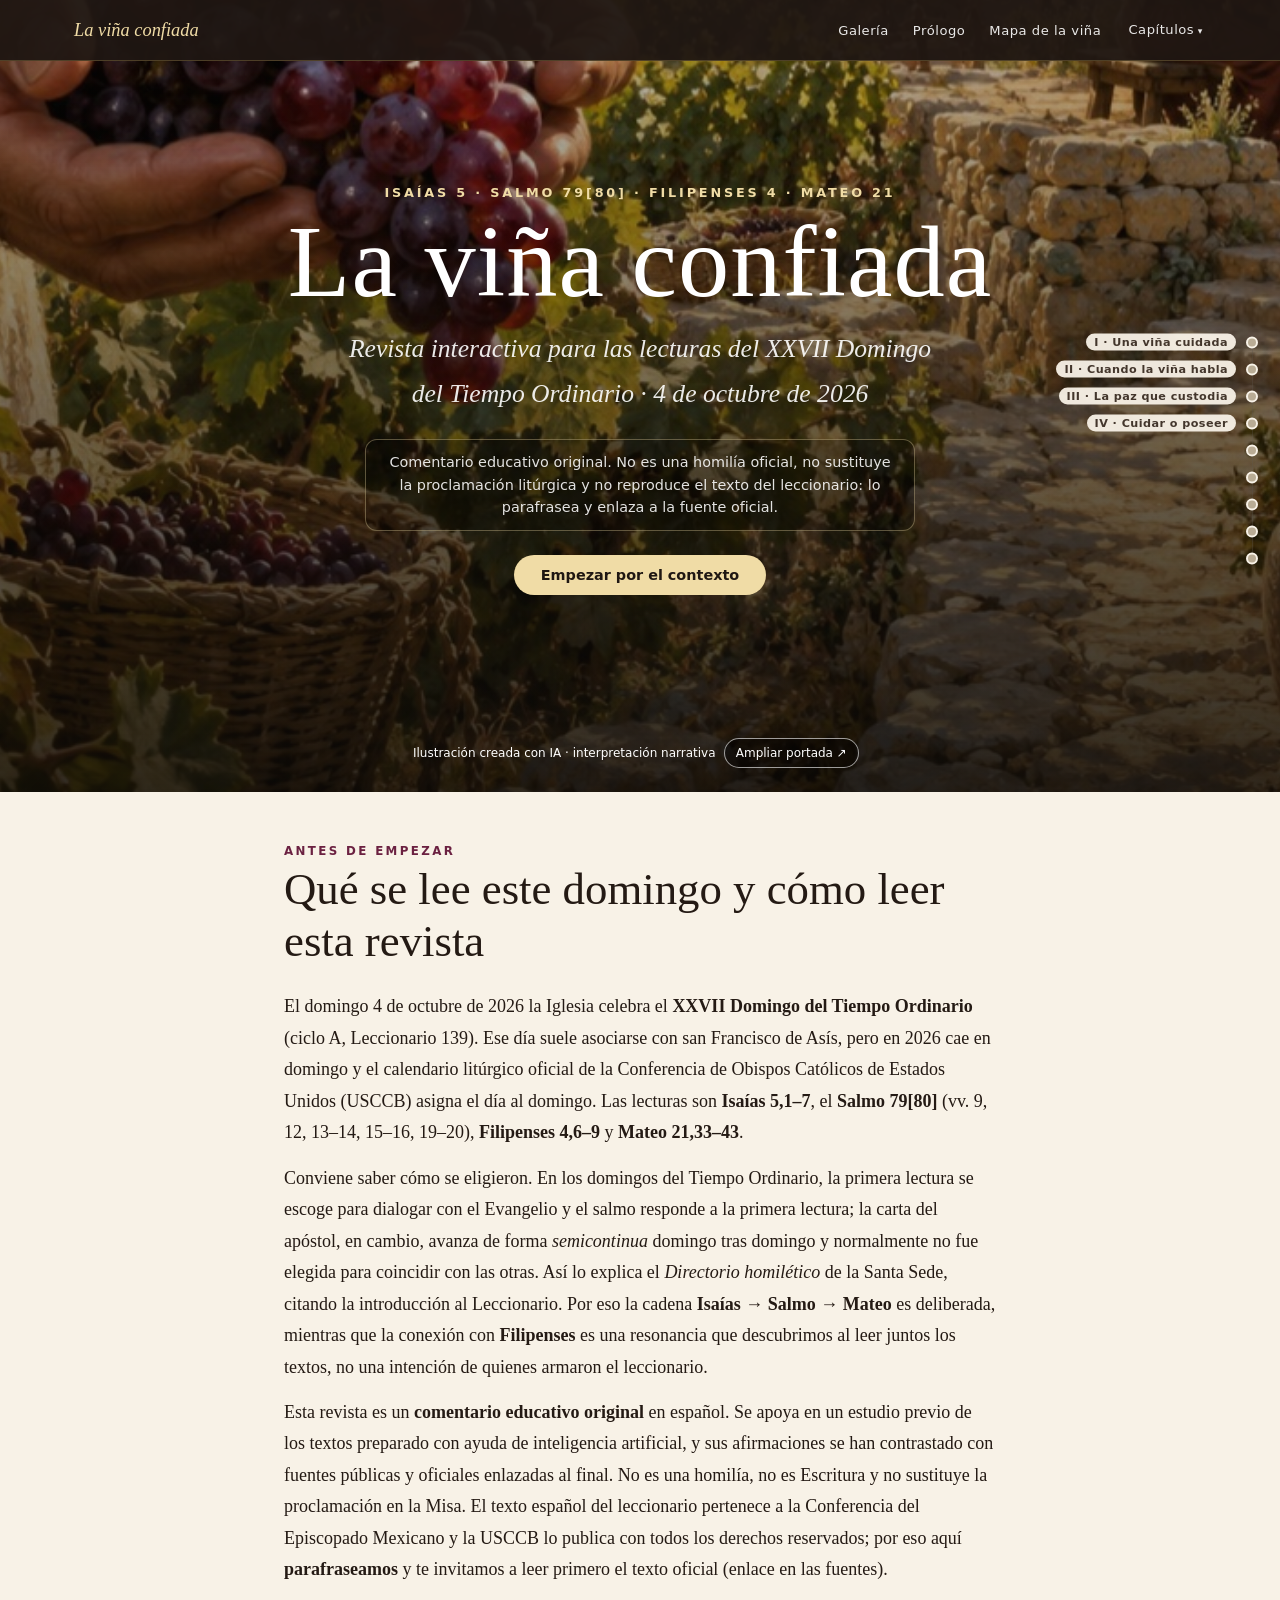
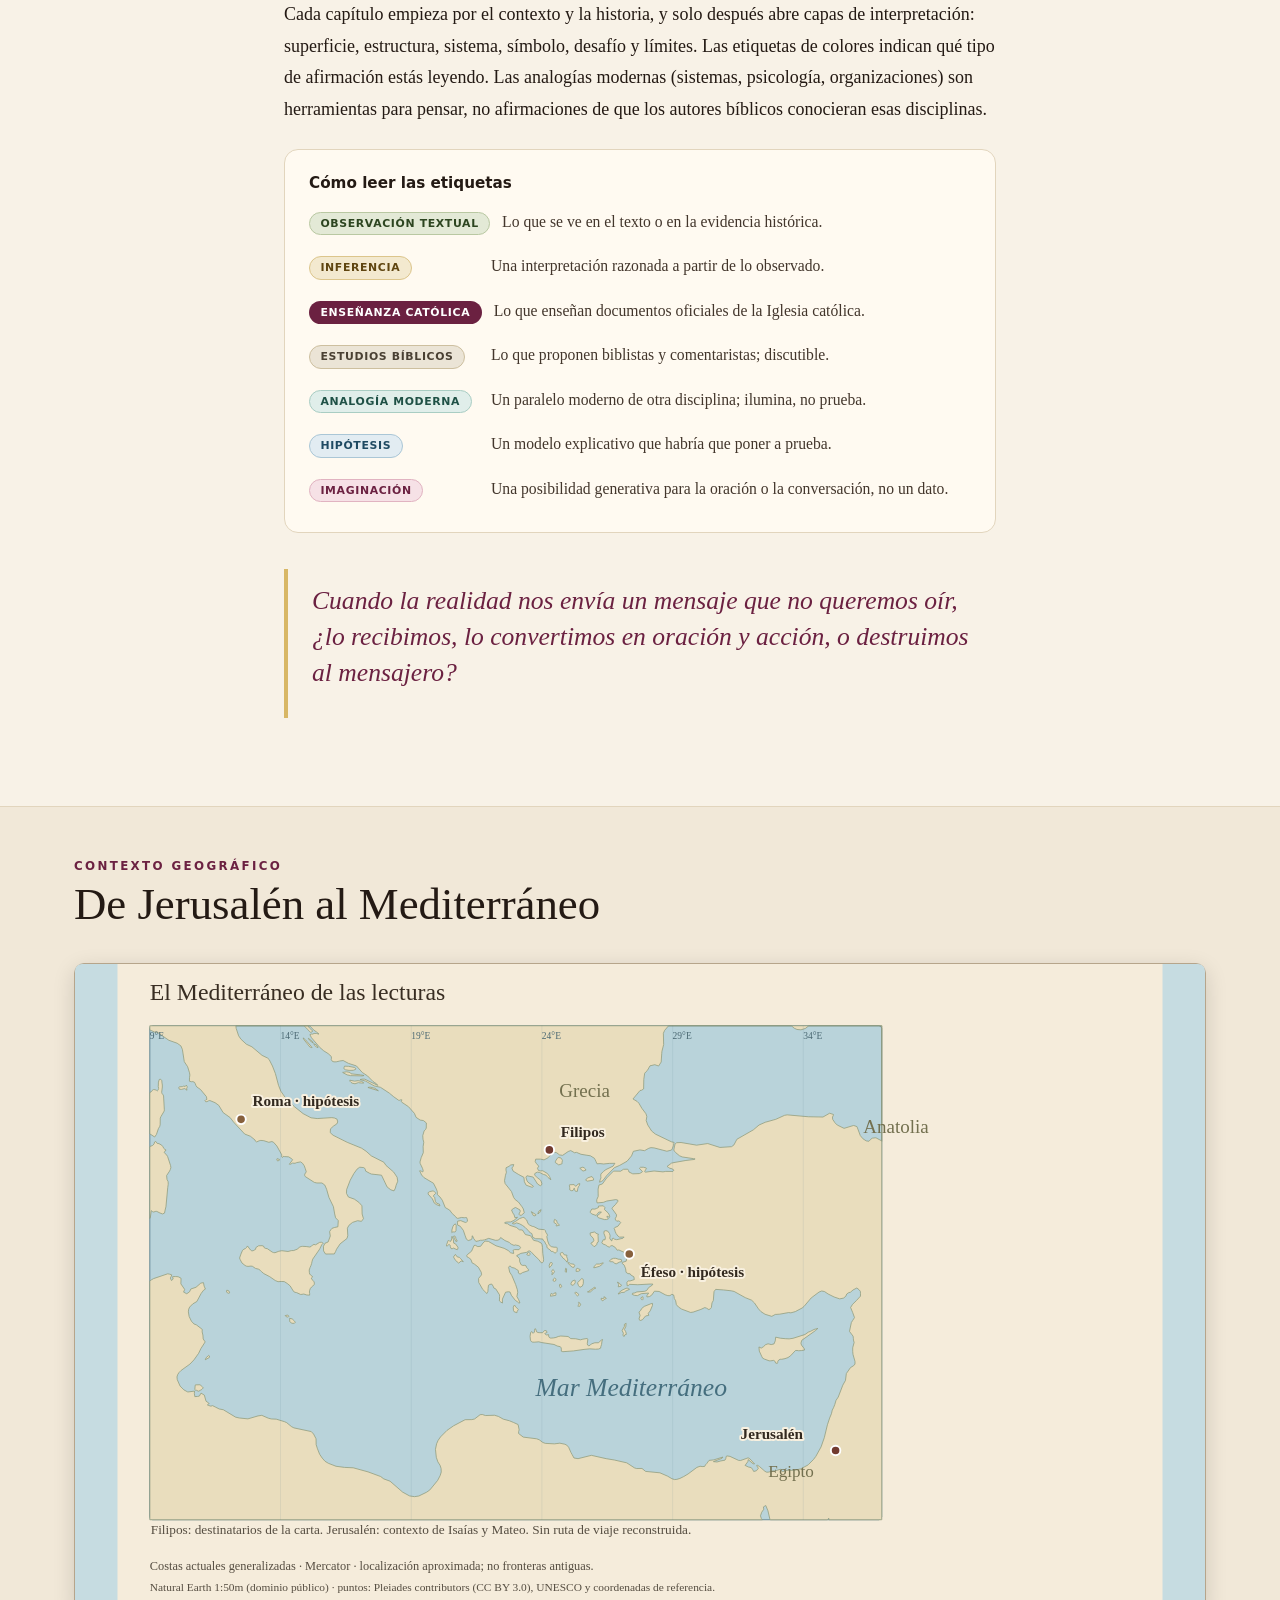
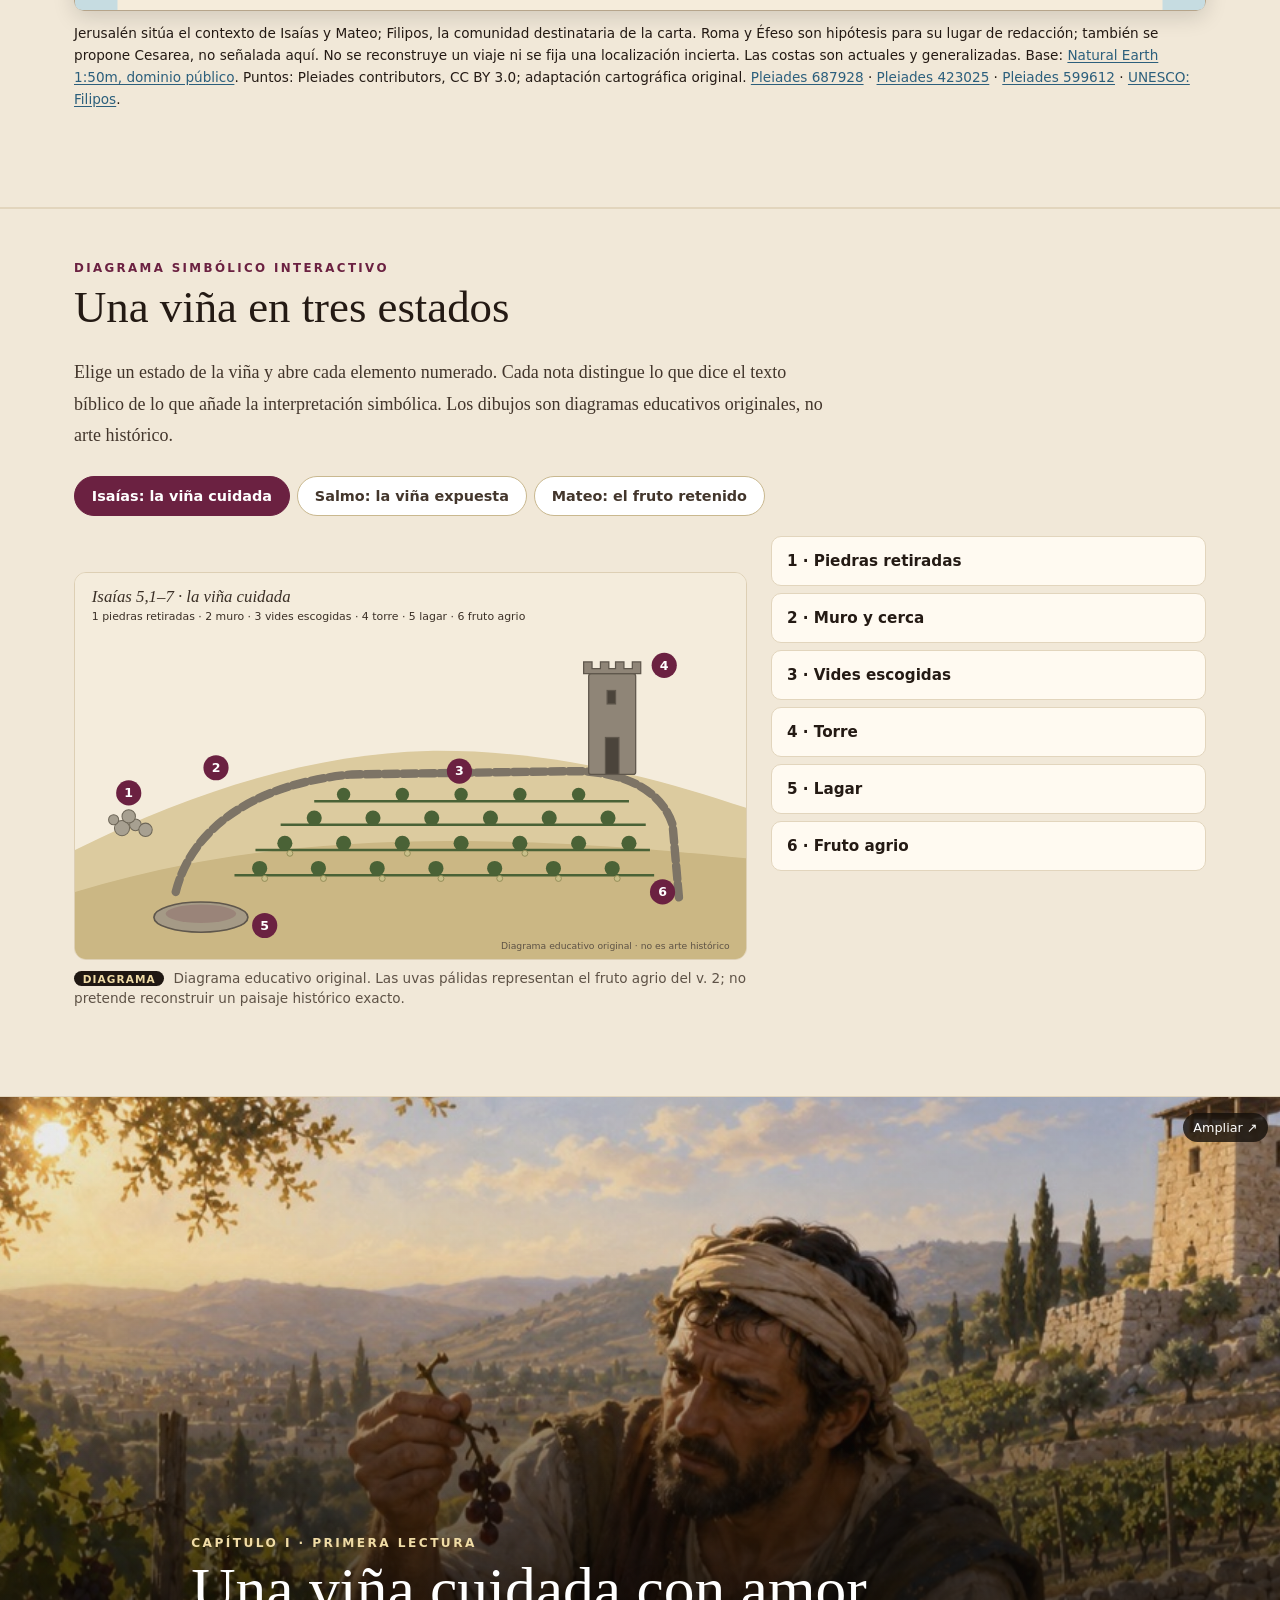
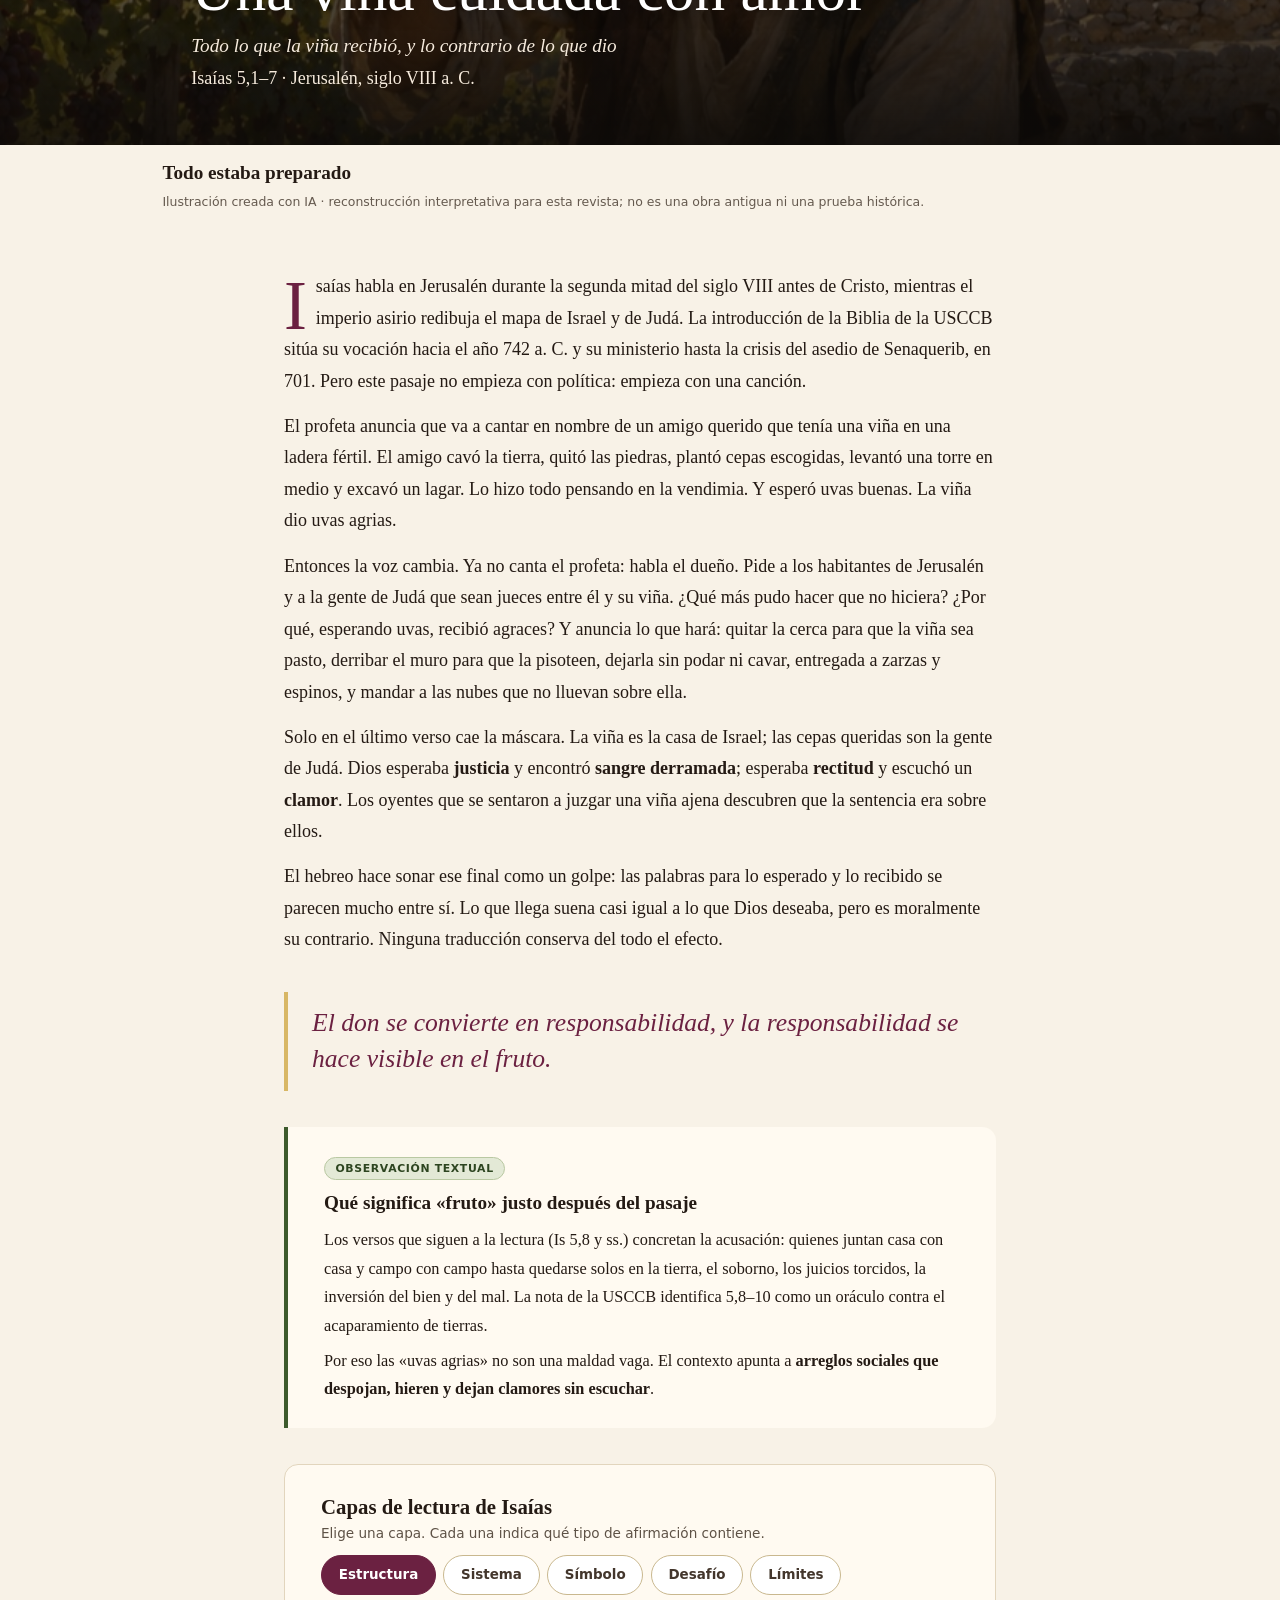
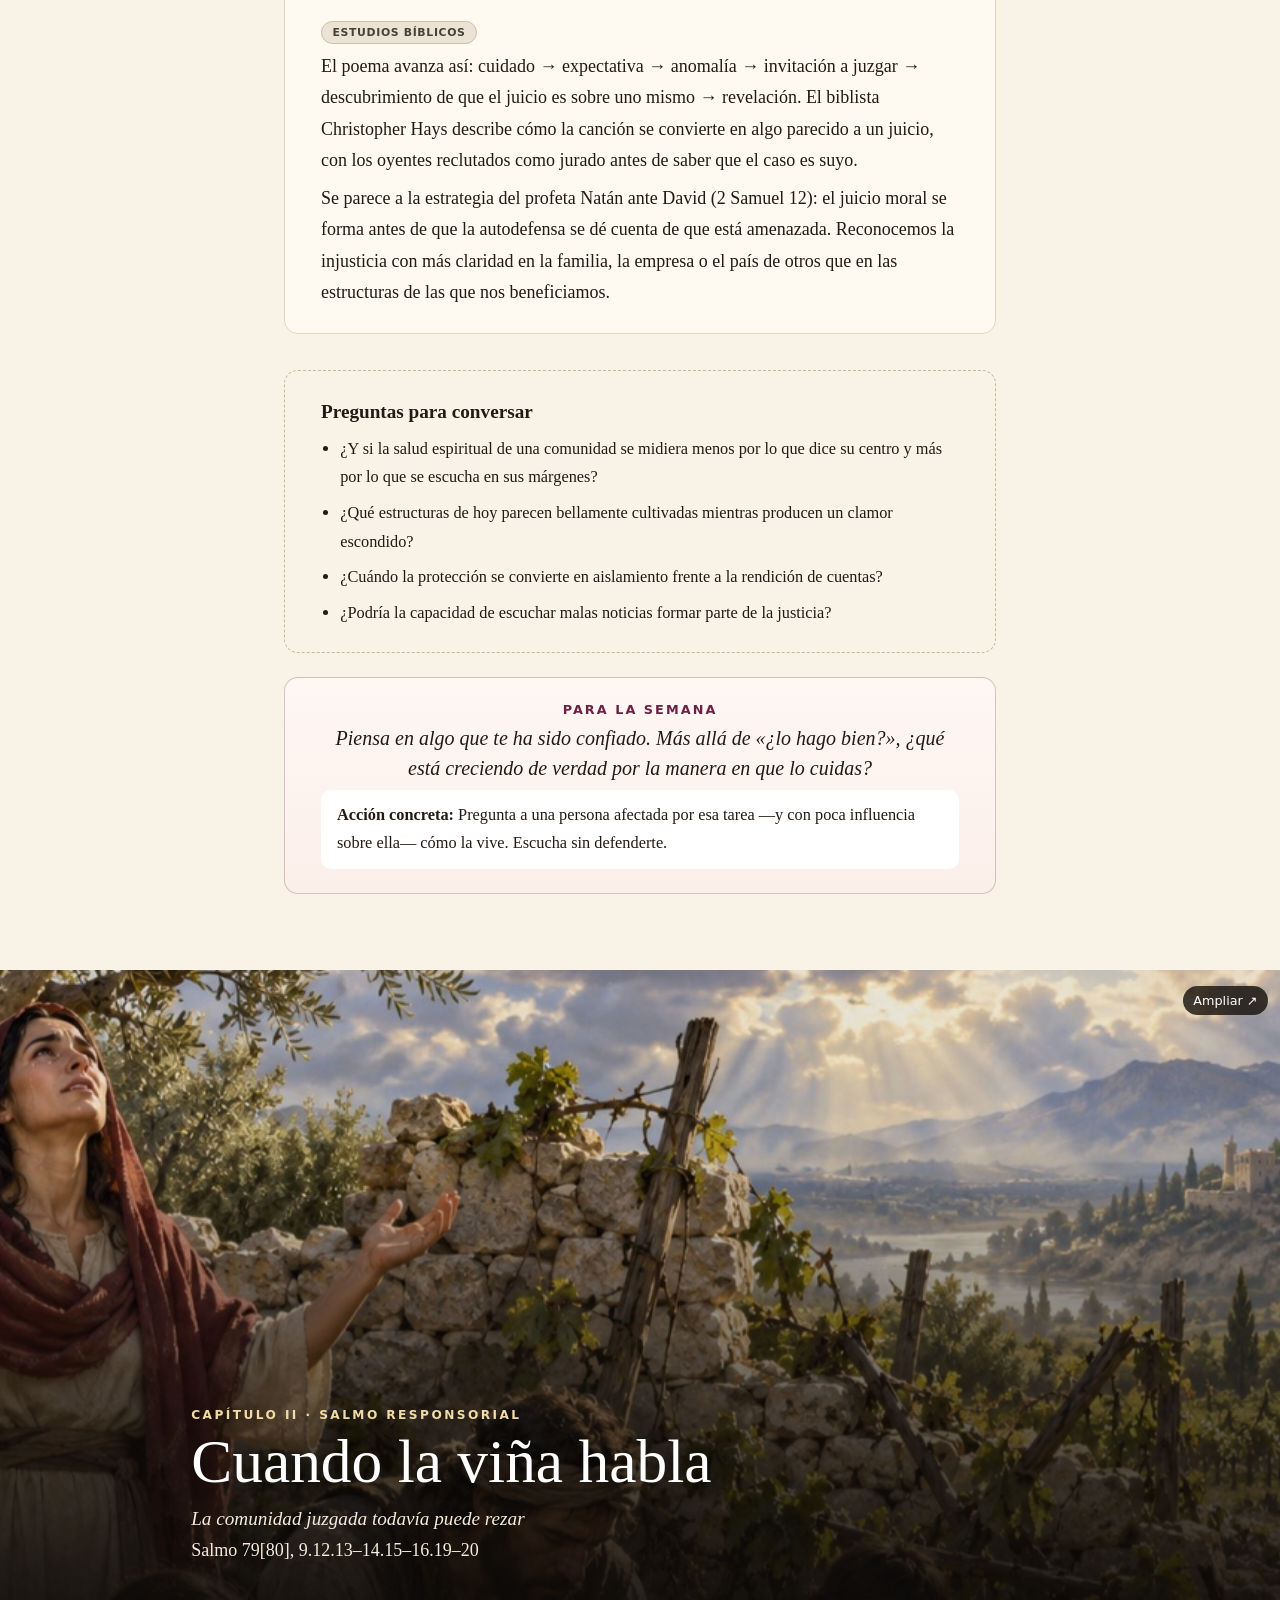
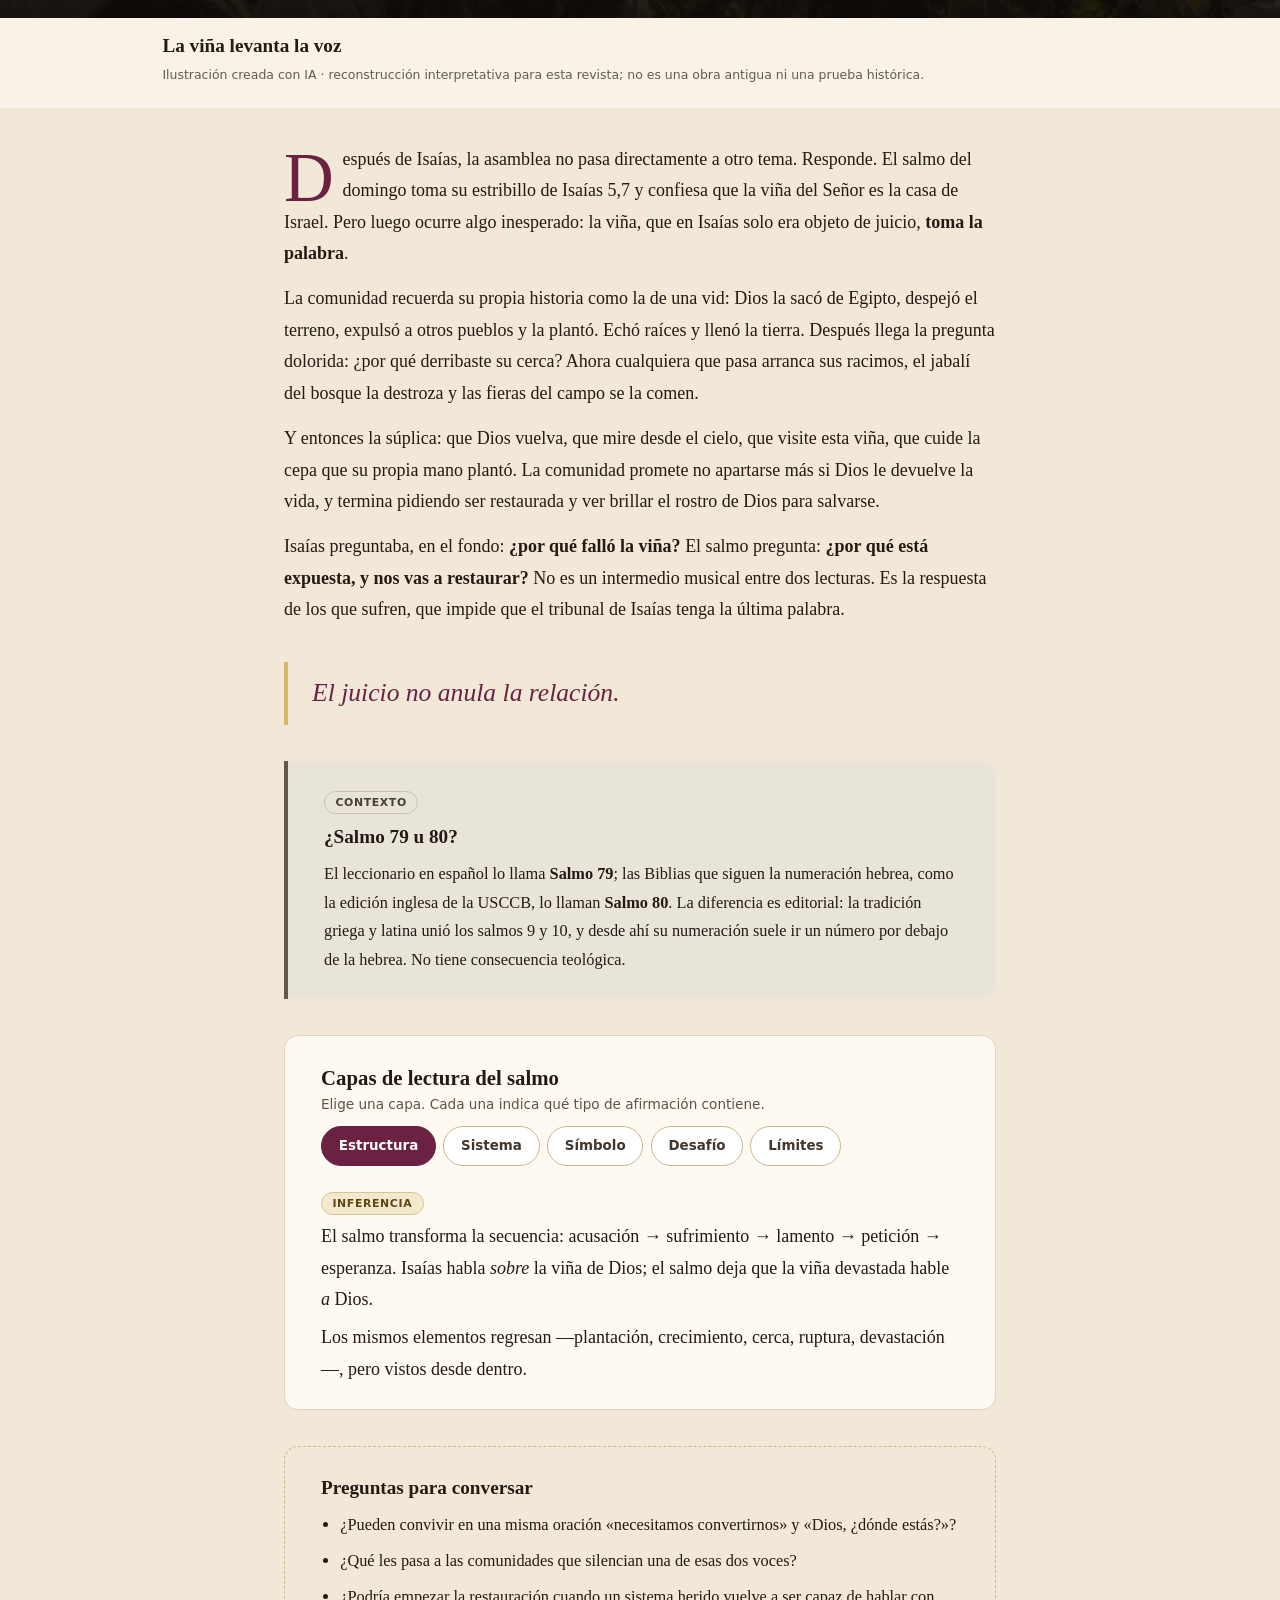
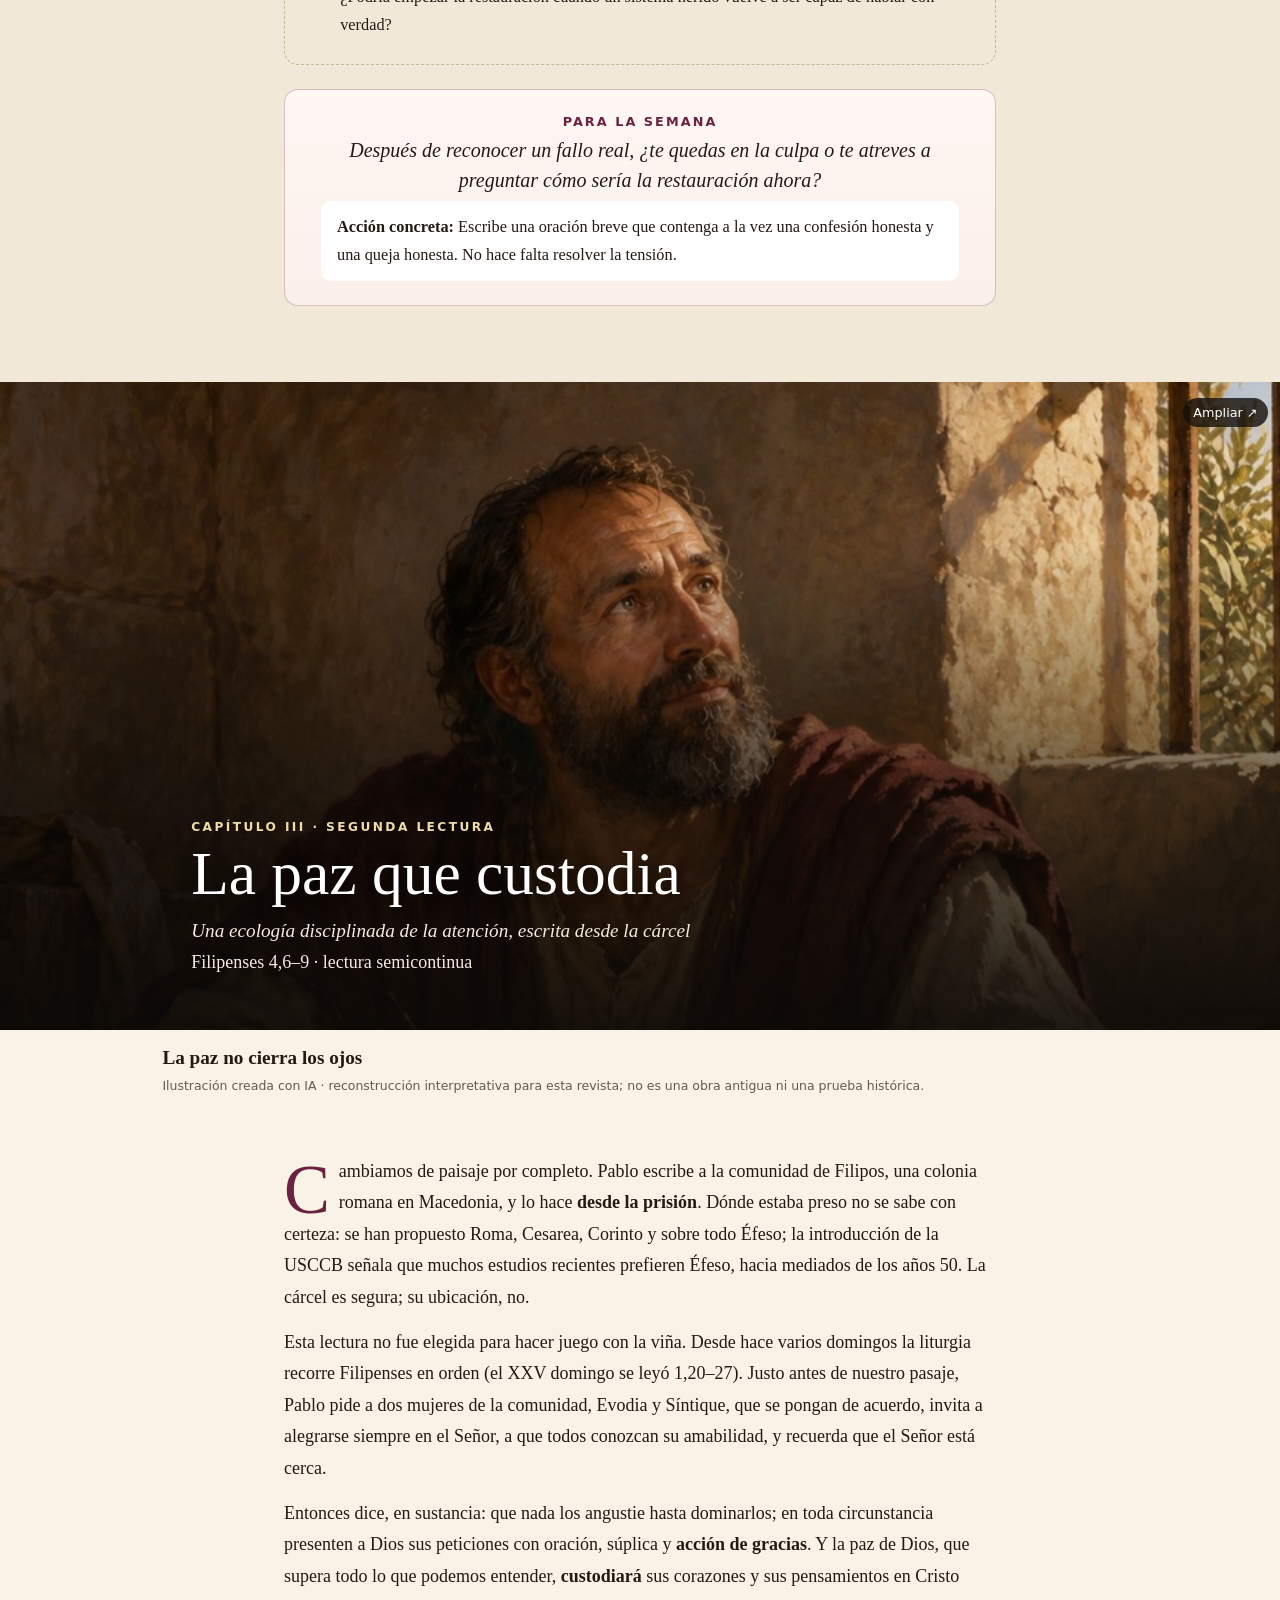
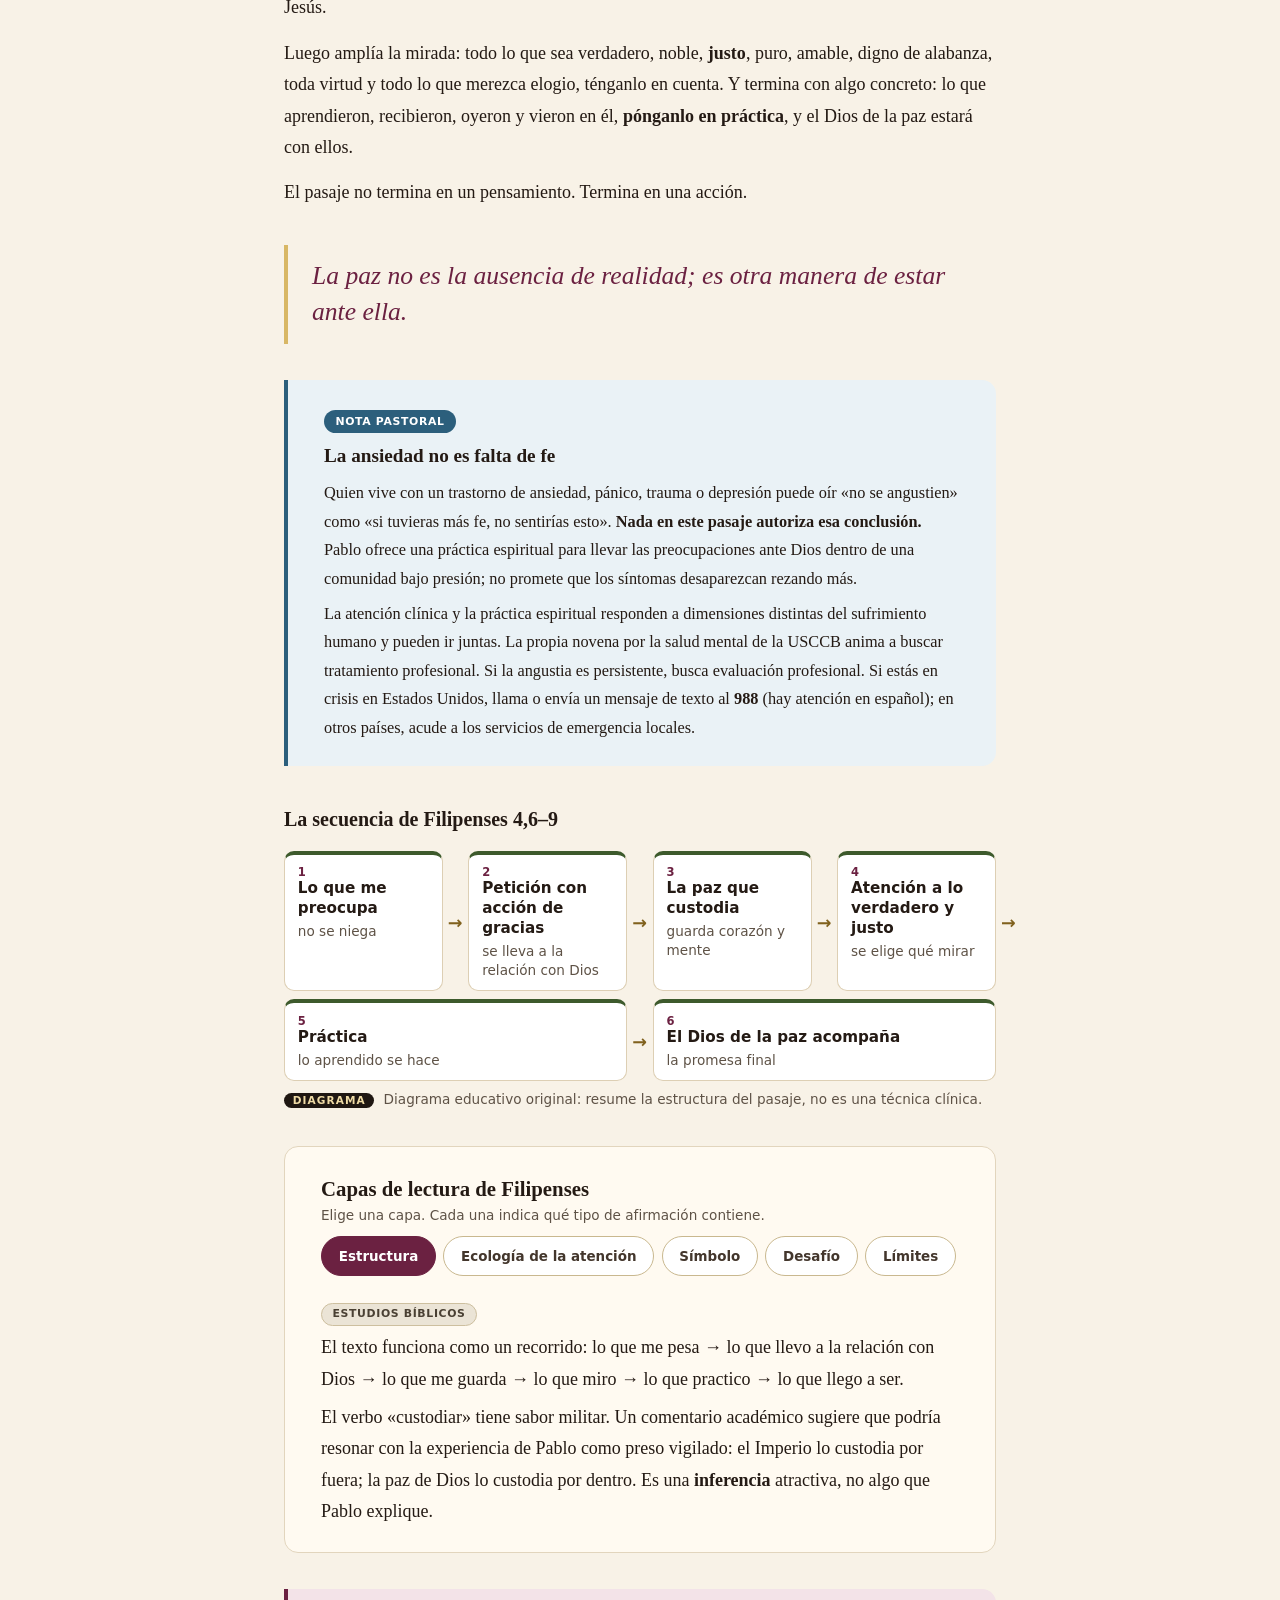
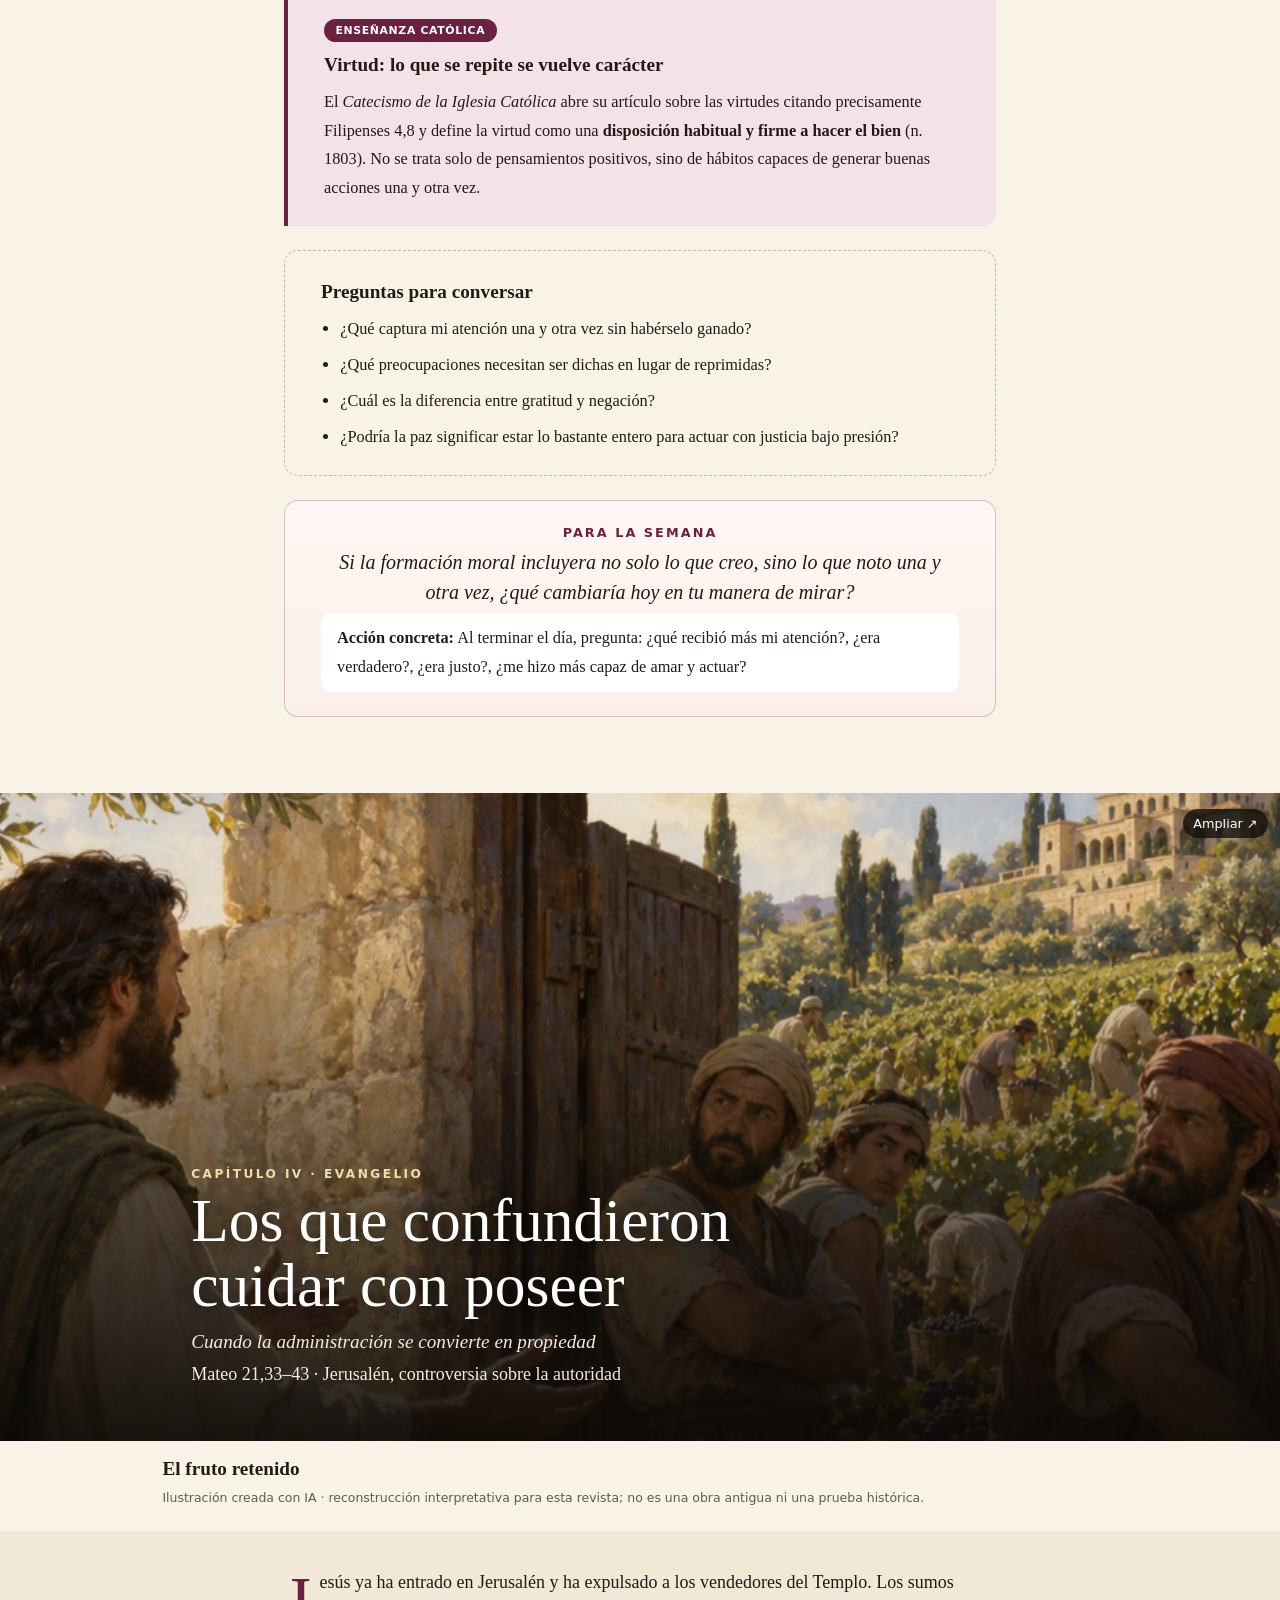
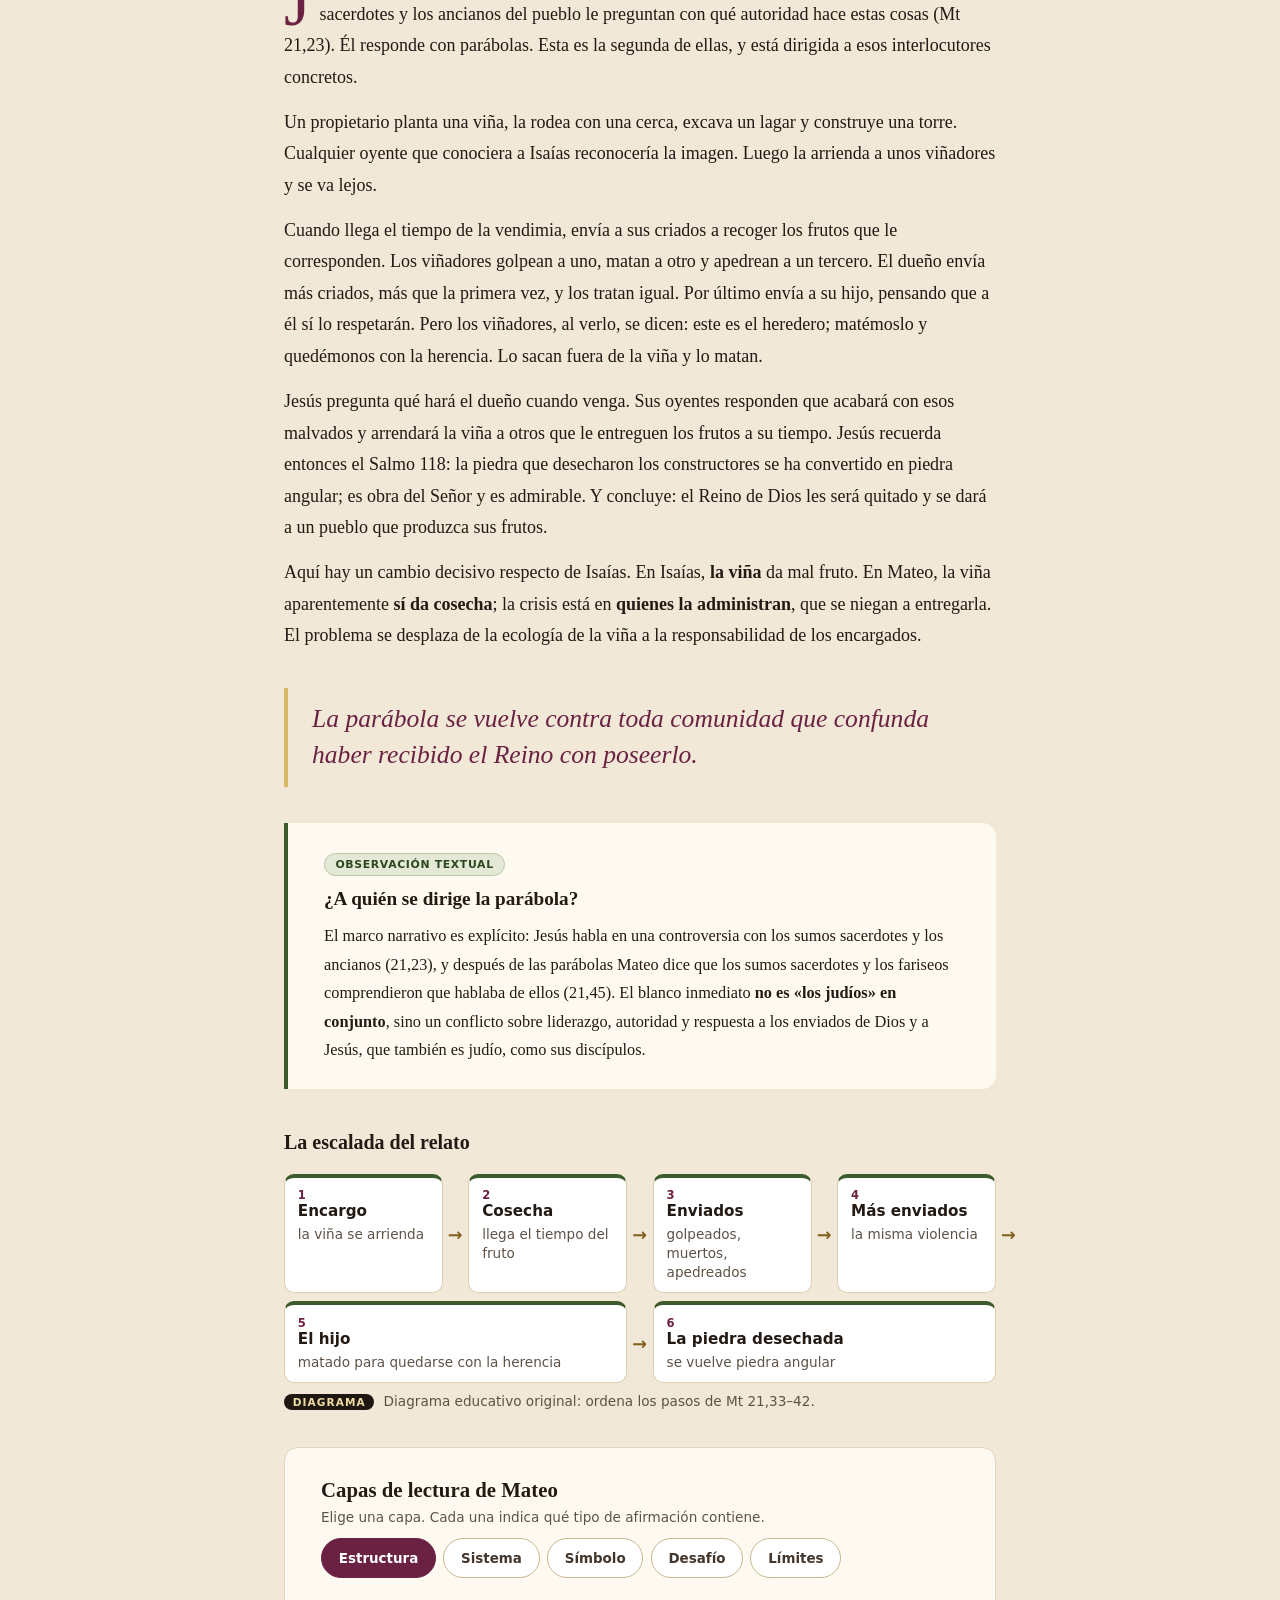
==== commit d7f4f649: "Quadruple background scrolling and version motion assets" ====
--- a/index.html
+++ b/index.html
@@ -8,7 +8,7 @@
 <meta name="color-scheme" content="light">
 <meta name="referrer" content="strict-origin-when-cross-origin">
 <link rel="stylesheet" href="styles.css">
-<link rel="stylesheet" href="motion.css">
+<link rel="stylesheet" href="motion.css?v=190e691c7164">
 </head>
 
 <body>
@@ -449,6 +449,6 @@
 <img src="data:," alt=""><p class="lightbox-caption"></p>
 </dialog>
 <script src="script.js"></script>
-<script src="motion.js" defer></script>
+<script src="motion.js?v=3cb3b67aeae0" defer></script>
 </body>
 </html>
--- a/motion.css
+++ b/motion.css
@@ -2,7 +2,9 @@
 .cinematic-chapter { position:relative; margin:0; background:var(--paper); }
 .chapter-stage { position:relative; overflow:hidden; background:#171410; }
 .cinematic-chapter .art-open { height:clamp(440px,72vh,760px); border-radius:0; }
-.cinematic-chapter .art-open img { width:100%; height:100%; object-fit:cover; object-position:center; transform:scale(1.045) translateY(var(--image-shift,0px)); }
+.cinematic-chapter .art-open img { position:absolute; inset:-48% 0 auto; width:100%; height:196%; object-fit:cover; object-position:center; transform:translate3d(0,var(--image-shift,0px),0); }
+.site-hero { overflow:hidden; }
+.site-hero > img { inset:-48% 0 auto; height:196%; object-fit:cover; object-position:center; transform:translate3d(0,var(--image-shift,0px),0); }
 .chapter-stage::after { content:""; position:absolute; inset:0; pointer-events:none; background:linear-gradient(180deg,rgba(12,10,8,.08) 25%,rgba(12,10,8,.6) 65%,rgba(12,10,8,.92)); }
 .chapter-stage .chapter-hero-text { position:absolute; inset:auto 0 0; z-index:2; max-width:1000px; padding:clamp(1.5rem,4vw,4rem); margin:auto; color:white; pointer-events:none; }
 .chapter-stage .chapter-title { font-size:clamp(2rem,4.8vw,4rem); line-height:1.06; text-wrap:balance; text-shadow:0 2px 16px #0008; }
@@ -27,5 +29,5 @@
 .geographic-map .art-open { width:100%; border:0; padding:0; background:transparent; cursor:zoom-in; }
 .geographic-map .art-open:focus-visible, .gallery-controls button:focus-visible { outline:3px solid #996420; outline-offset:4px; }
 @media(max-width:600px) { .cinematic-chapter .art-open { height:520px; } .chapter-stage .chapter-hero-text { padding:1.4rem; } .chapter-stage .chapter-title { font-size:2rem; } .gallery-track > figure { flex-basis:86vw; } }
-@media(prefers-reduced-motion:reduce) { .cinematic-chapter .art-open img { transform:none!important; } .motion-reveal.is-revealing, .lightbox[open] { animation:none!important; } .gallery-track img { transition:none; } html { scroll-behavior:auto; } }
-@media print { .chapter-stage .art-open { height:auto; } .chapter-stage .art-open img { height:auto; transform:none; } .chapter-stage::after { display:none; } .chapter-stage .chapter-hero-text { position:static; color:#000; } .chapter-stage .chapter-subtitle, .chapter-stage .source-span { color:#000; } .gallery-controls { display:none; } .gallery-track.illustration-grid { display:grid; overflow:visible; } }
+@media(prefers-reduced-motion:reduce) { .cinematic-chapter .art-open img, .site-hero > img { inset:0; height:100%; transform:none!important; } .motion-reveal.is-revealing, .lightbox[open] { animation:none!important; } .gallery-track img { transition:none; } html { scroll-behavior:auto; } }
+@media print { .chapter-stage .art-open { height:auto; } .chapter-stage .art-open img { position:static; height:auto; transform:none; } .chapter-stage::after { display:none; } .chapter-stage .chapter-hero-text { position:static; color:#000; } .chapter-stage .chapter-subtitle, .chapter-stage .source-span { color:#000; } .gallery-controls { display:none; } .gallery-track.illustration-grid { display:grid; overflow:visible; } }
